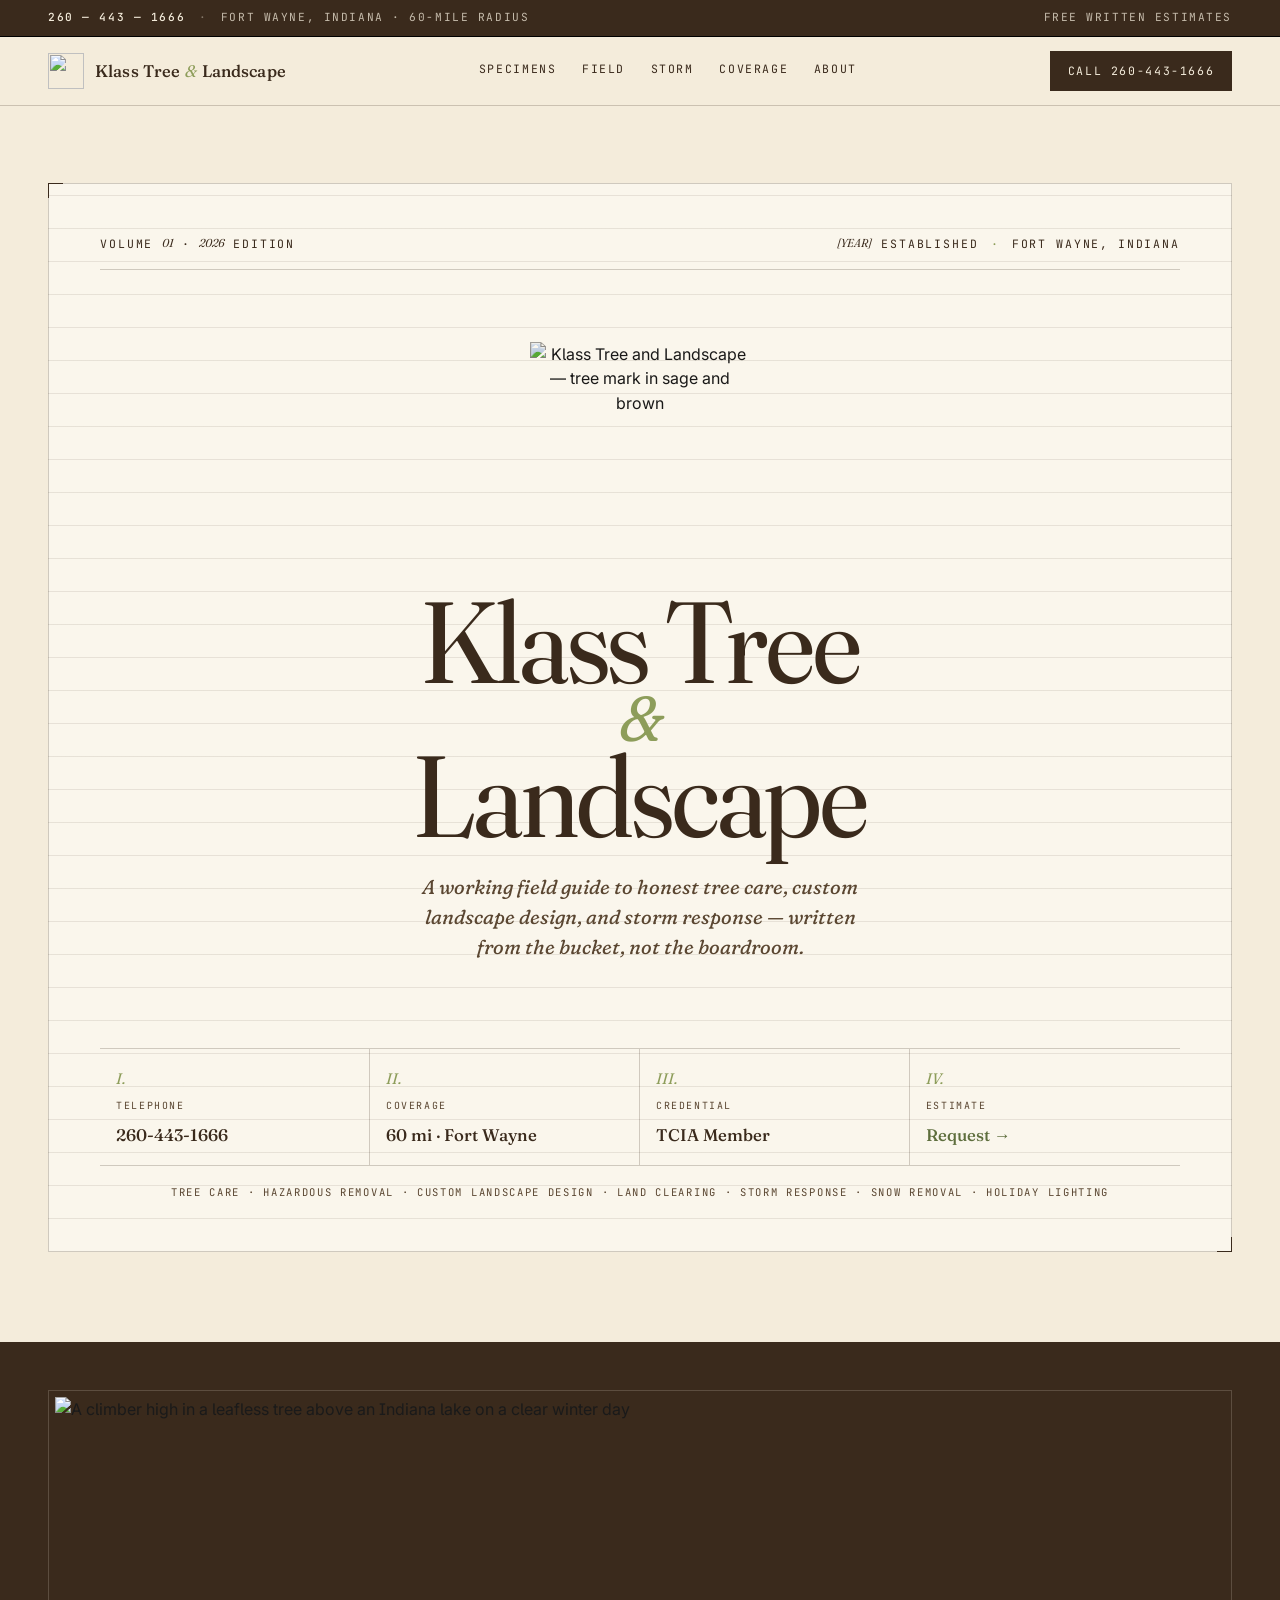
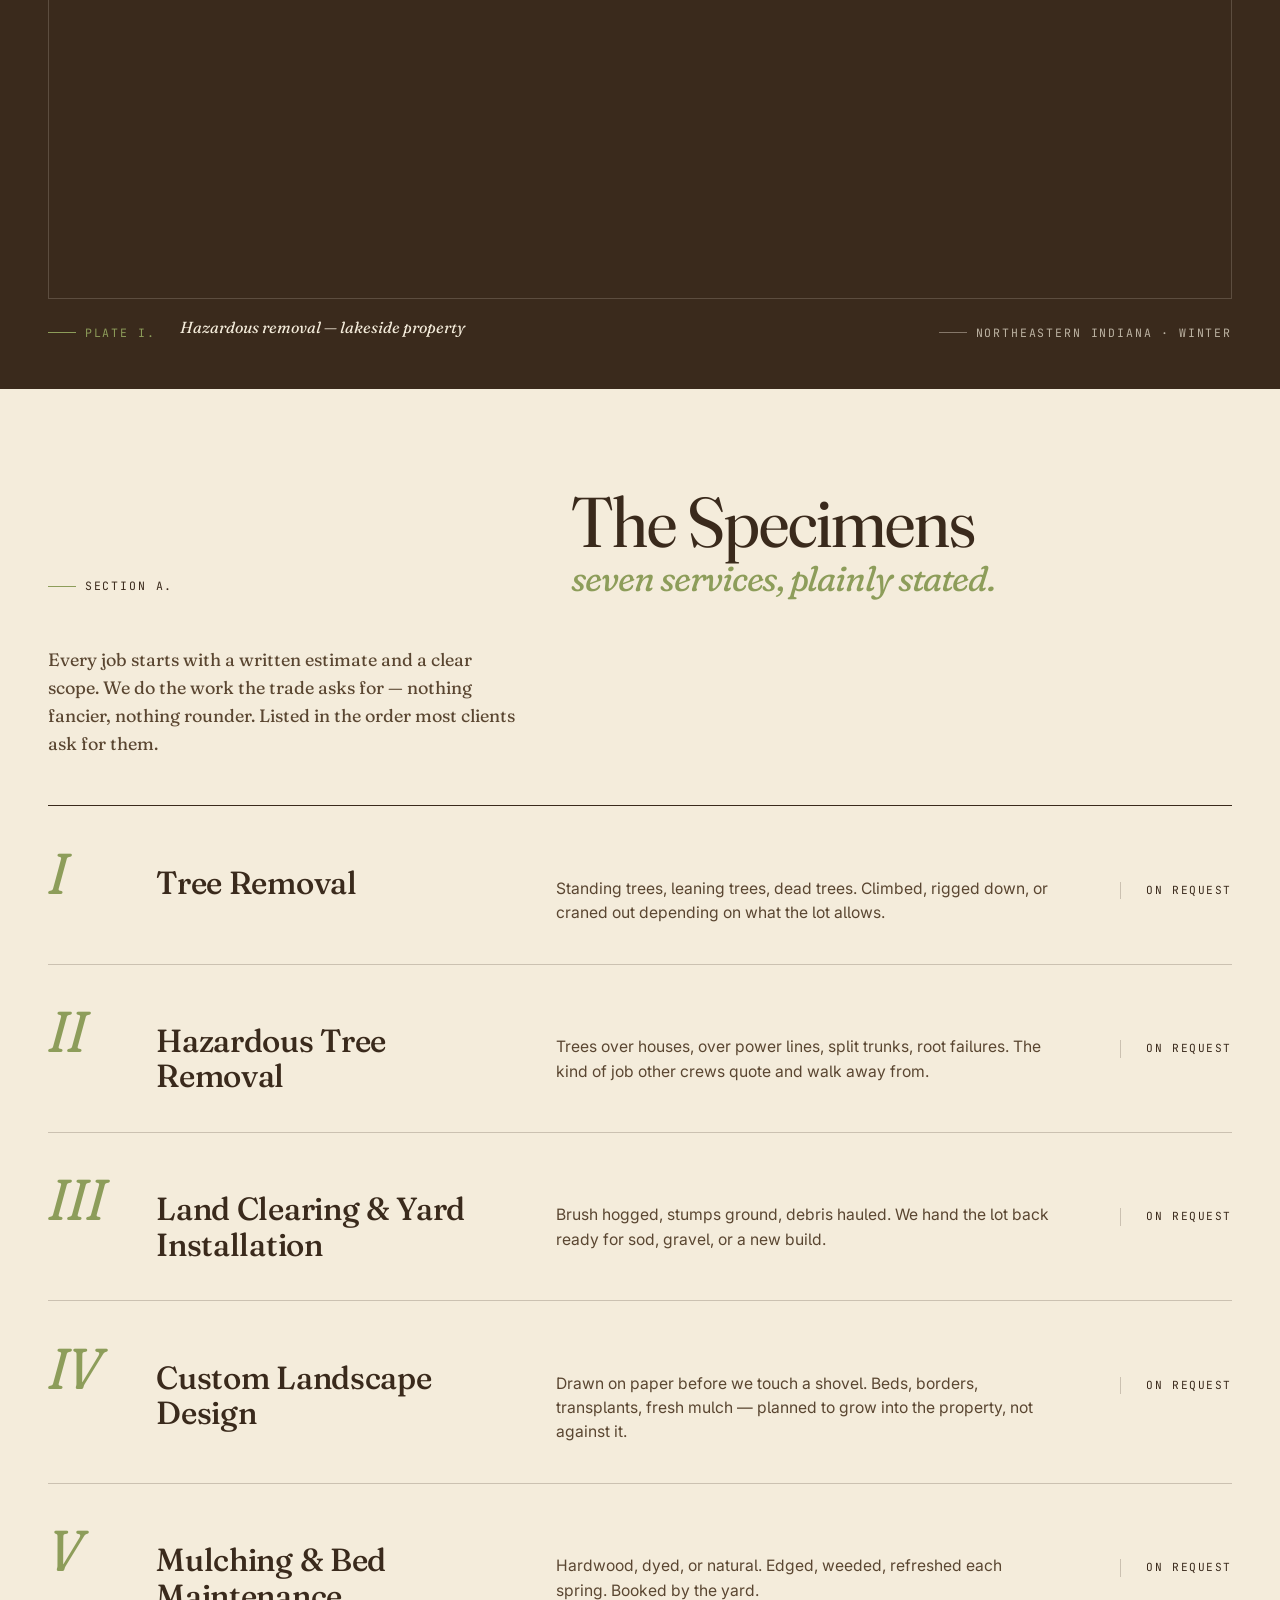
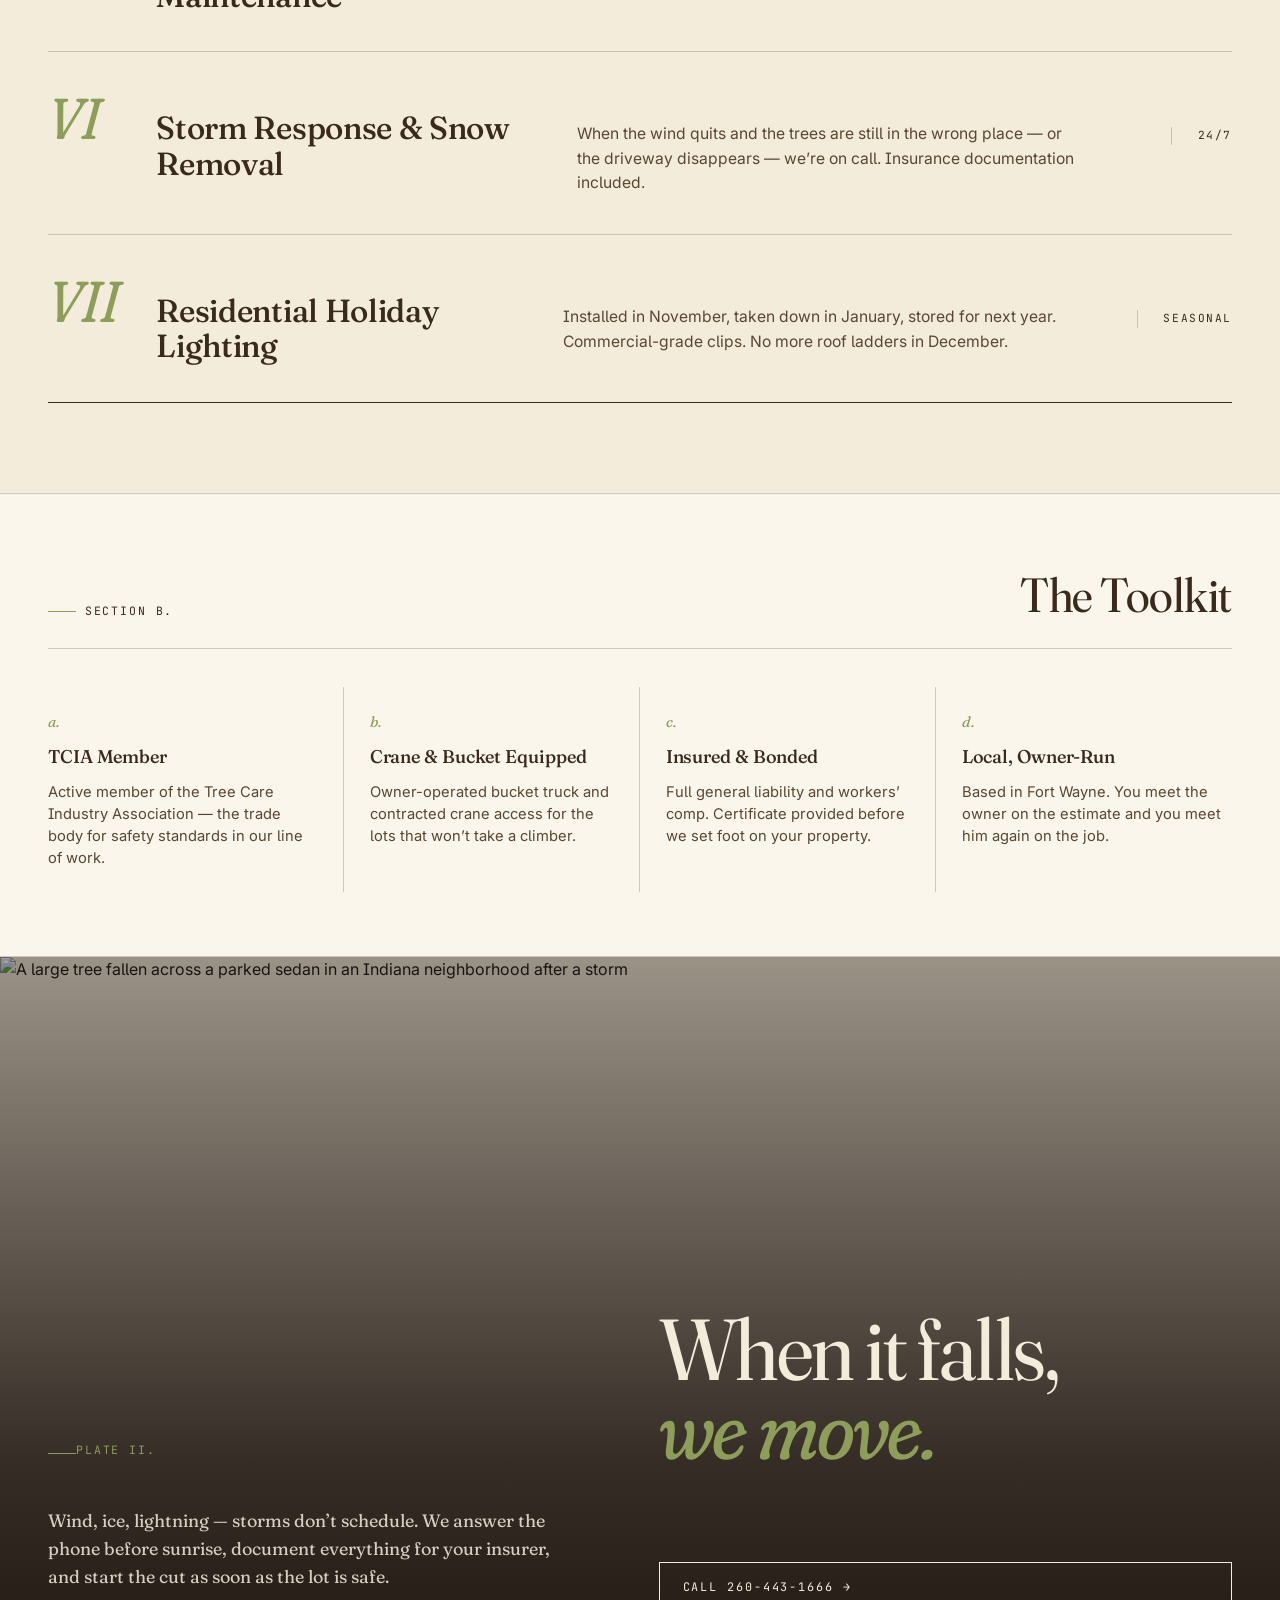
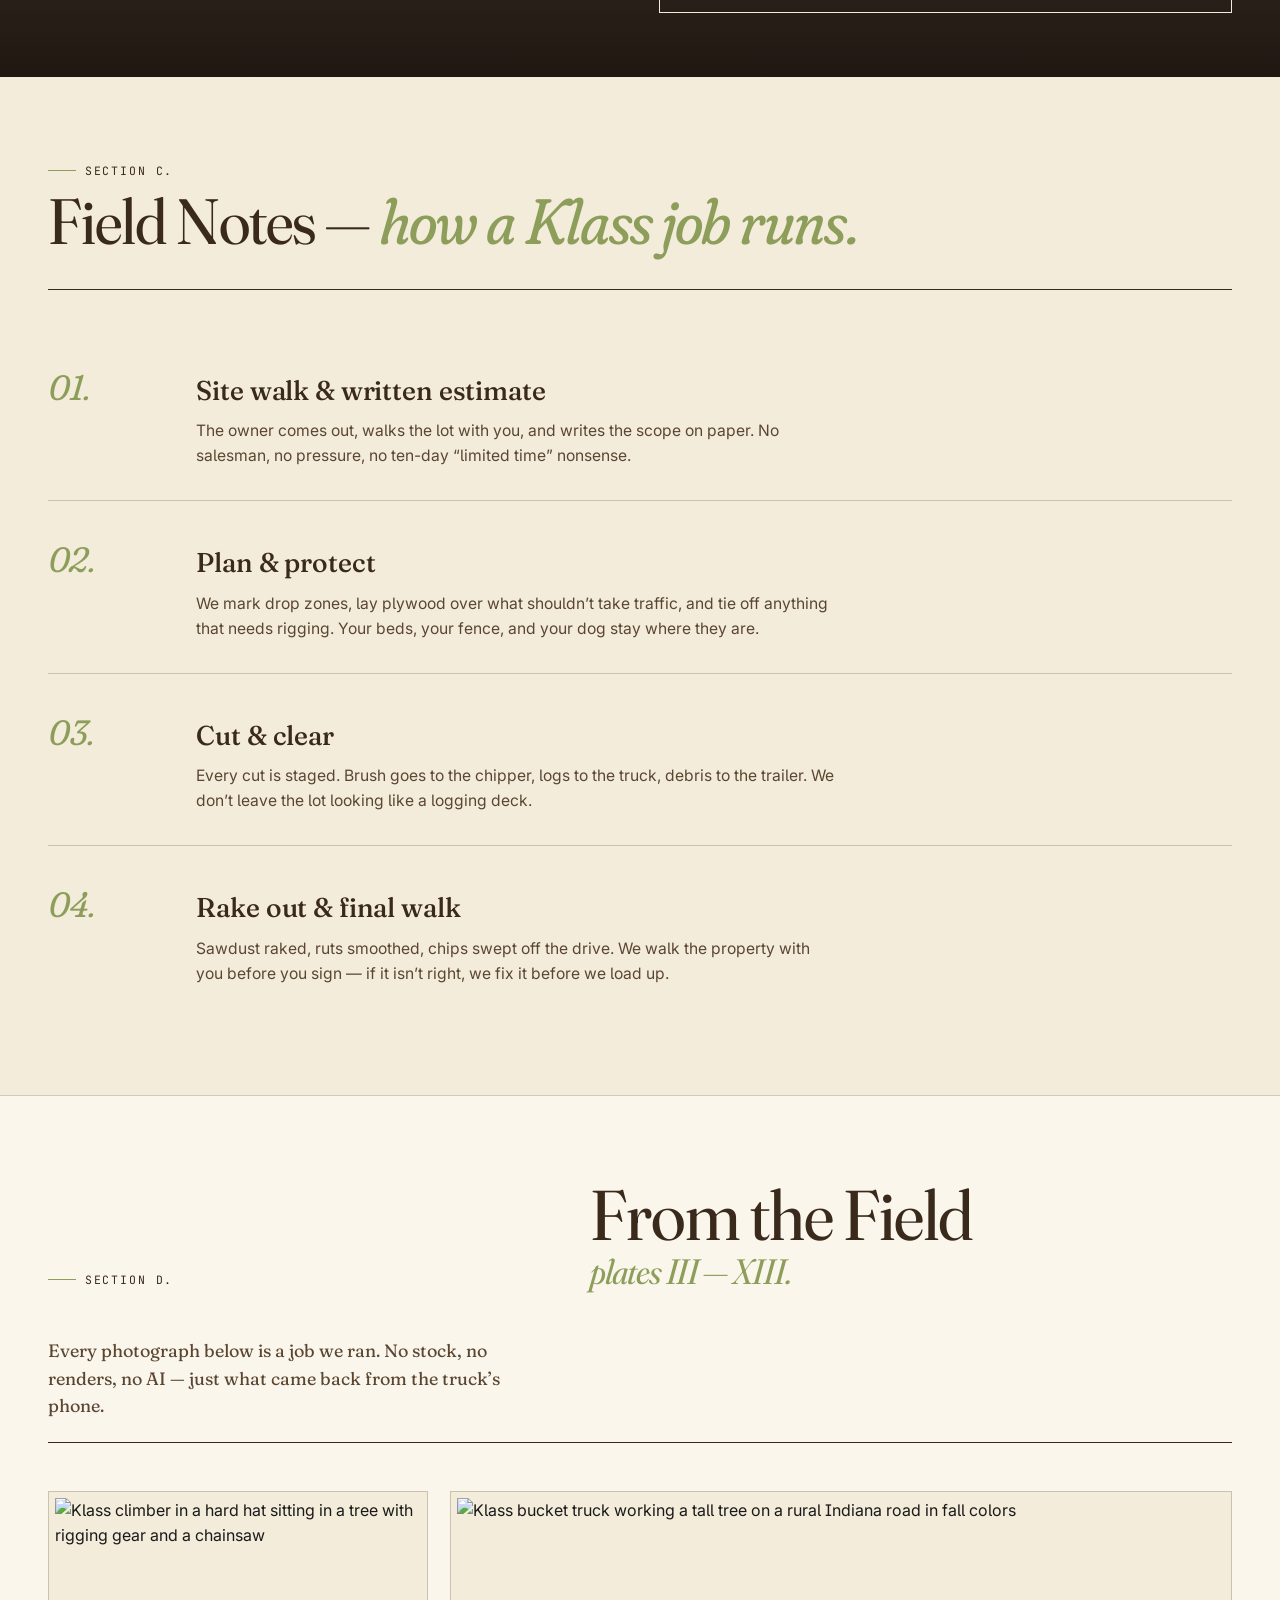
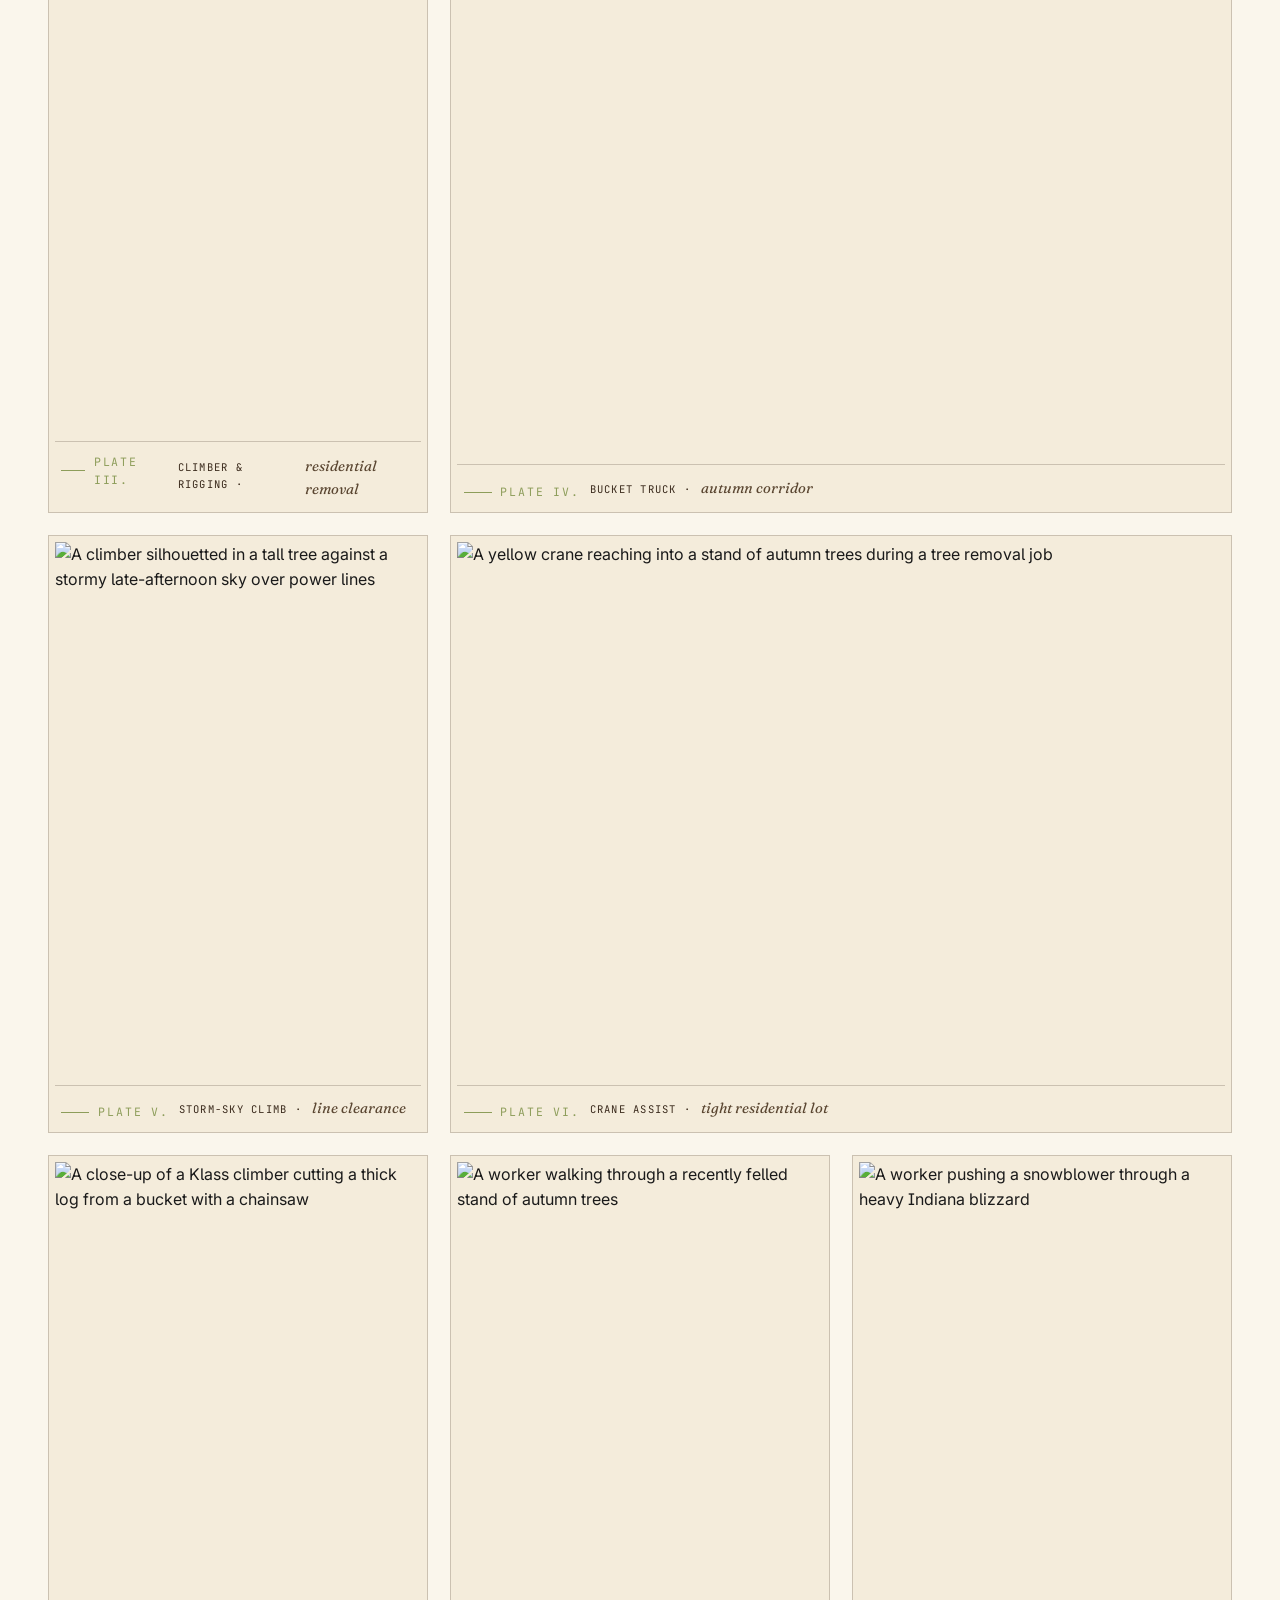
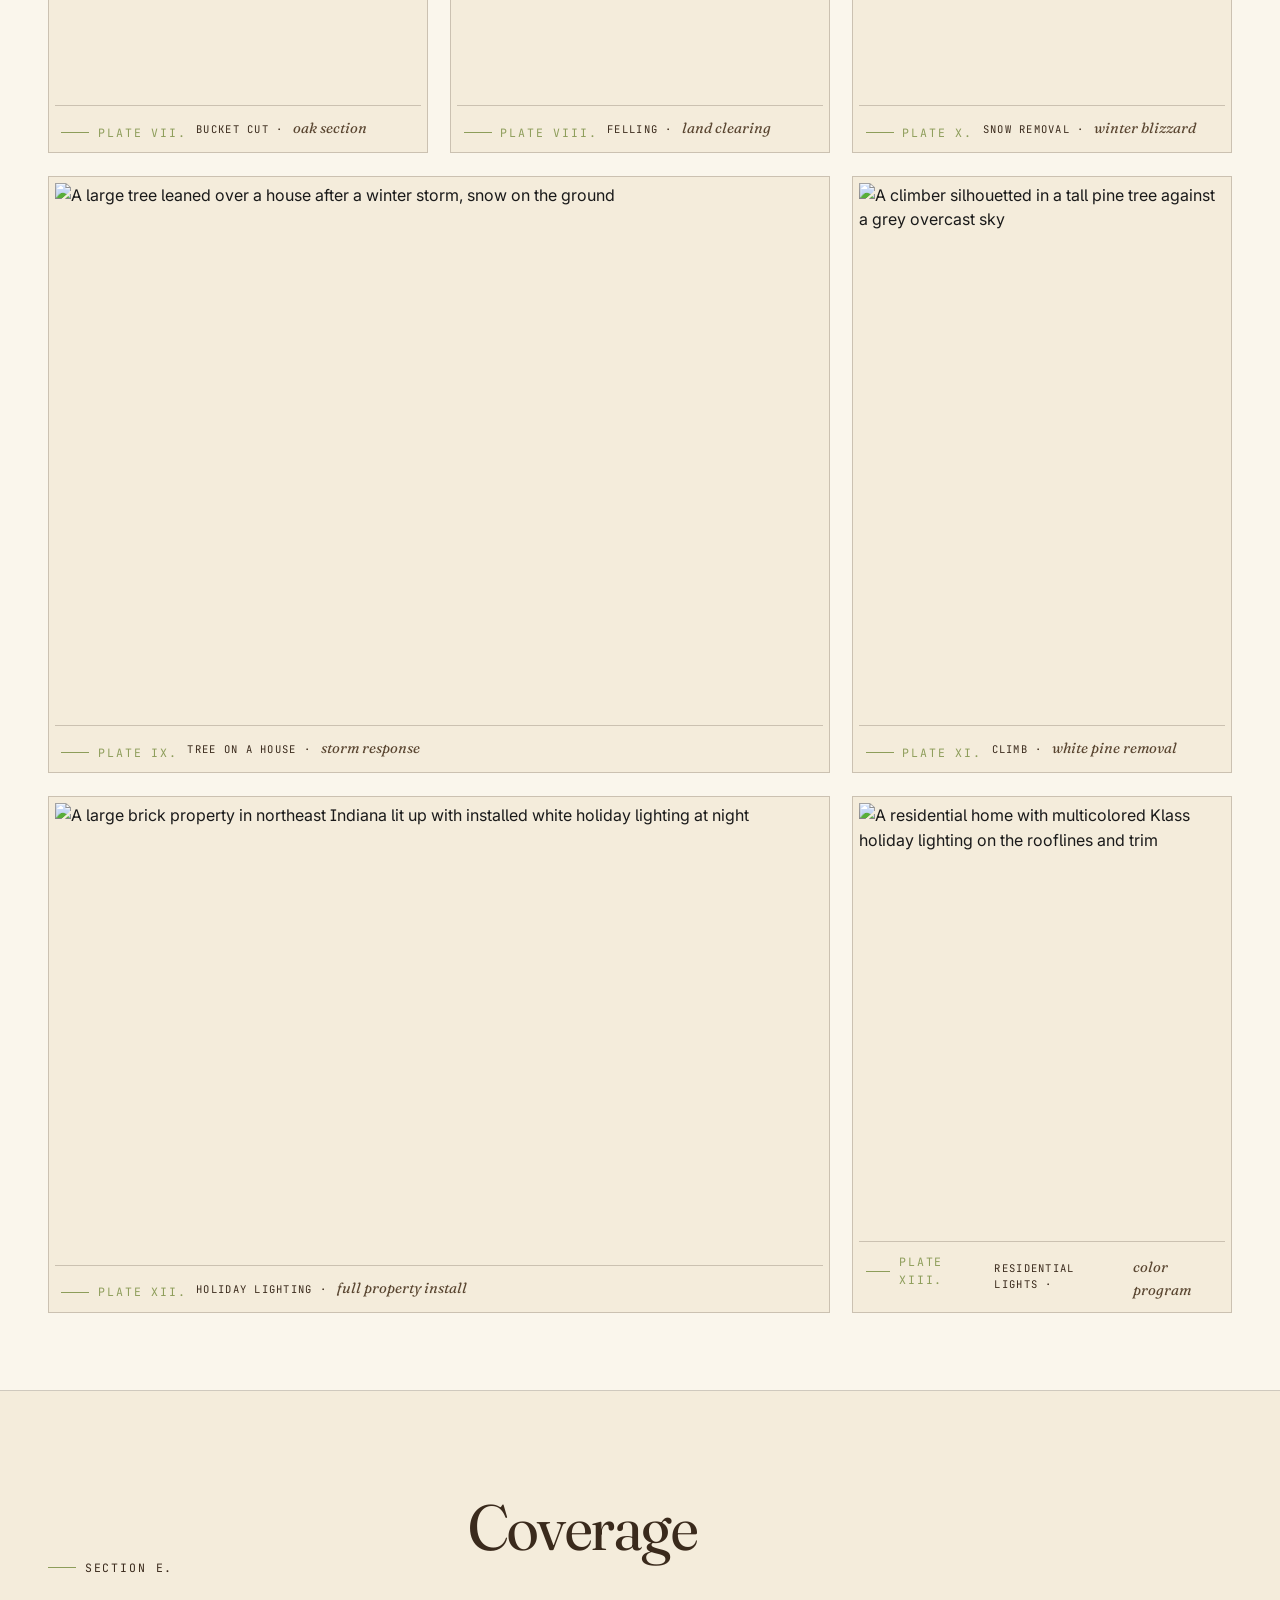
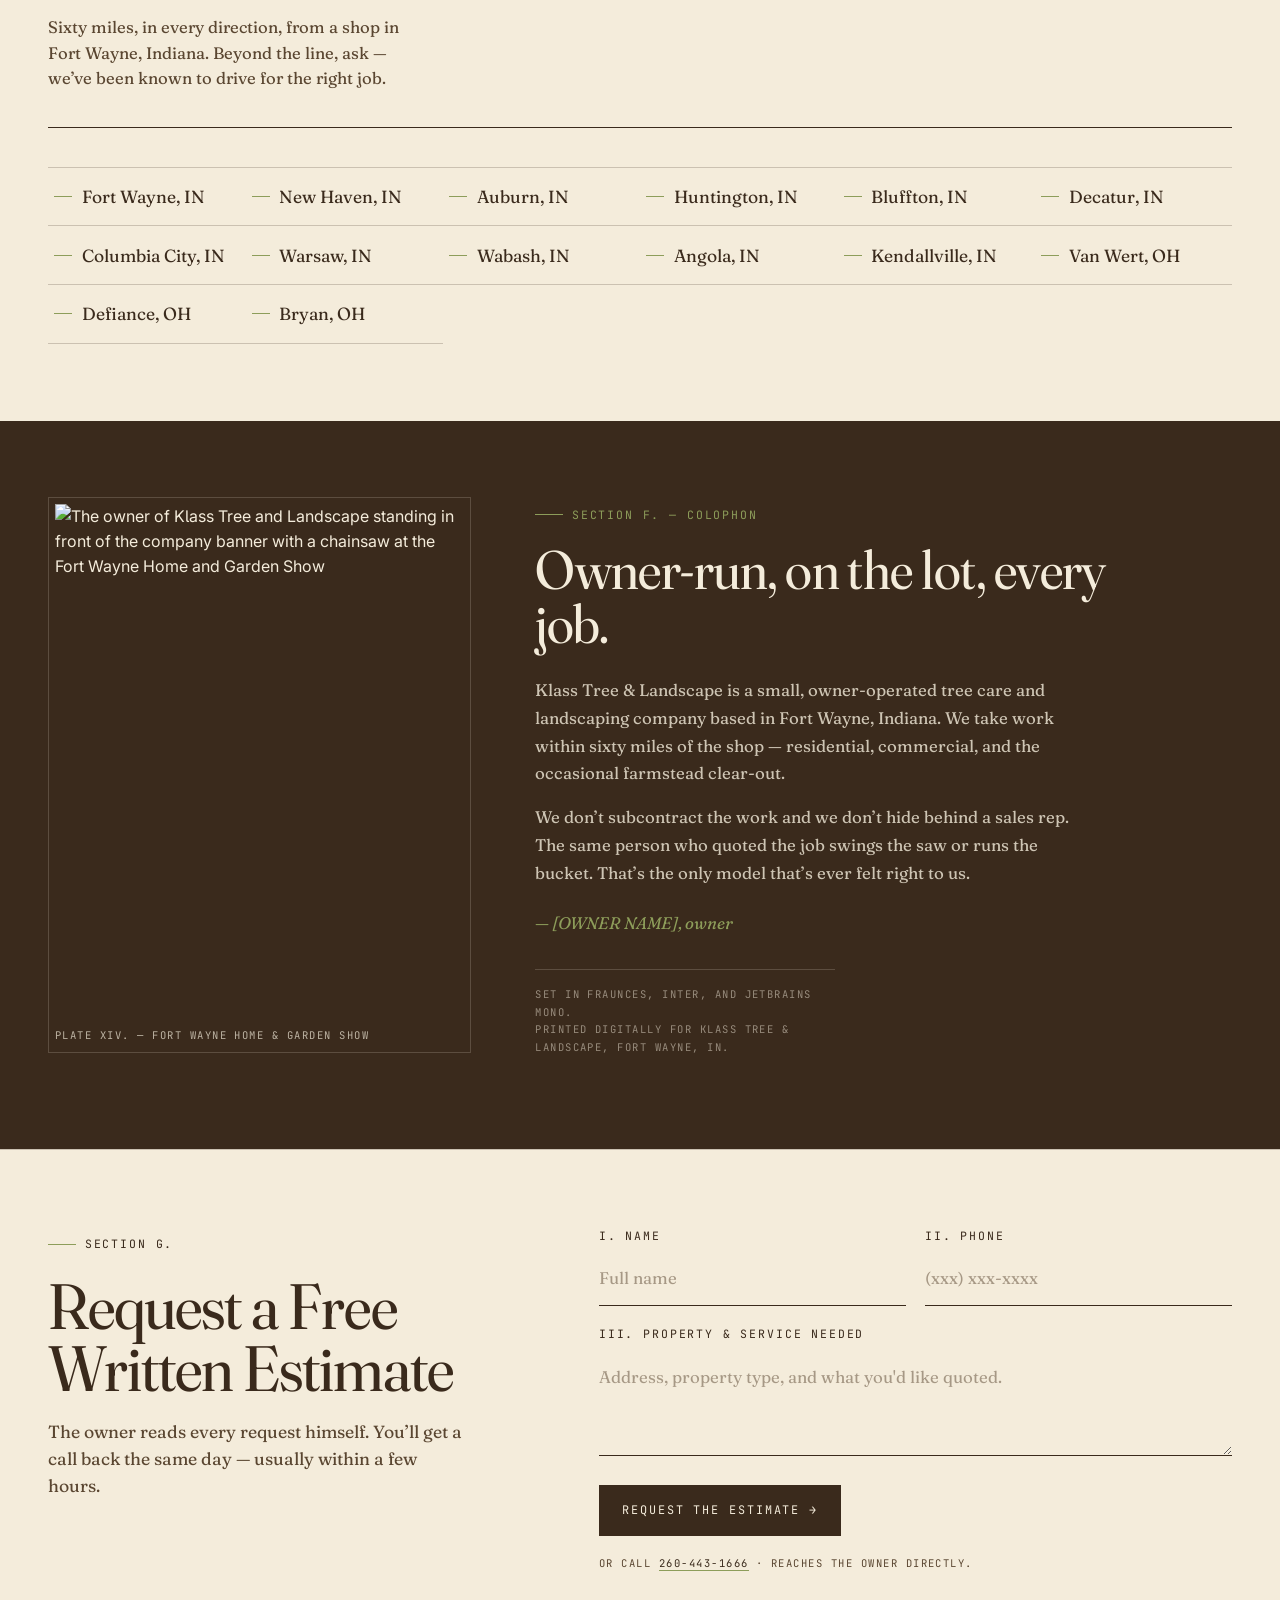
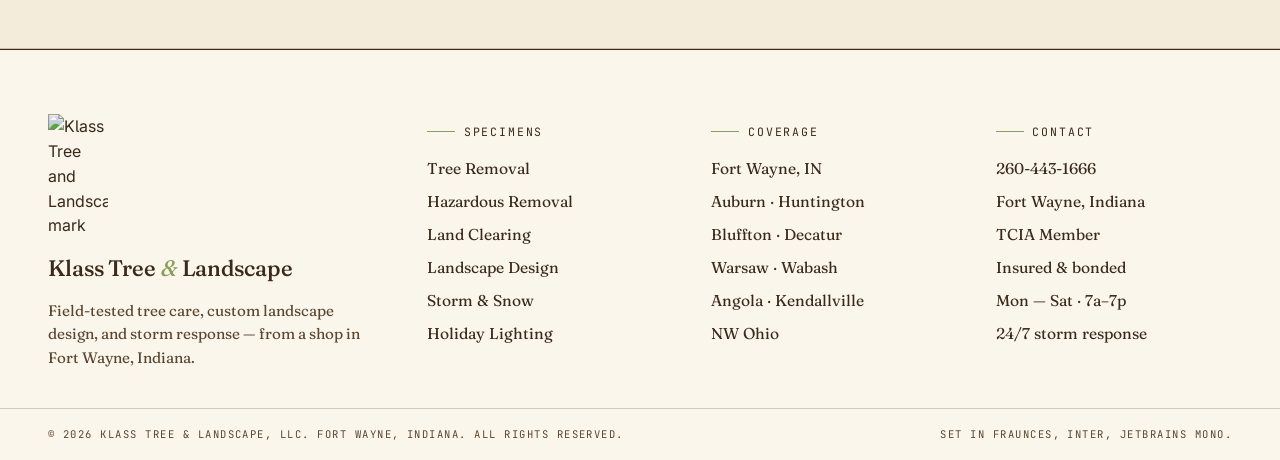
==== index.html @ 550dd34f "feat: build homepage in 'field guide / specimen catalog' archetype - Cover page with real Klass tree" ====
<!doctype html>
<html lang="en">
<head>
  <meta charset="utf-8">
  <meta name="viewport" content="width=device-width, initial-scale=1">
  <title>Klass Tree &amp; Landscape — Tree Care, Land Clearing, &amp; Landscaping in Fort Wayne, Indiana</title>
  <meta name="description" content="Klass Tree &amp; Landscape — TCIA-member tree care, hazardous removals, custom landscape design, land clearing, storm response, snow removal, and holiday lighting within 60 miles of Fort Wayne, Indiana.">
  <meta name="robots" content="index, follow">
  <meta name="theme-color" content="#3a2a1c">
  <link rel="canonical" href="https://klasstreeandlandscape.com/">

  <meta property="og:title" content="Klass Tree &amp; Landscape — Fort Wayne, Indiana">
  <meta property="og:description" content="Field-tested tree care, hazardous removals, custom landscape design, and storm response. Serving 60 miles around Fort Wayne, IN.">
  <meta property="og:type" content="website">
  <meta property="og:url" content="https://klasstreeandlandscape.com/">
  <meta property="og:locale" content="en_US">
  <meta property="og:image" content="https://klasstreeandlandscape.com/images/plate-01-climber-lakeside.webp">
  <meta name="twitter:card" content="summary_large_image">

  <link rel="icon" href="images/klass-tree-logo.webp" type="image/webp">

  <link rel="preconnect" href="https://fonts.googleapis.com">
  <link rel="preconnect" href="https://fonts.gstatic.com" crossorigin>
  <link rel="preload" as="style" href="https://fonts.googleapis.com/css2?family=Fraunces:opsz,wght,SOFT@9..144,300..800,30..100&family=Inter:wght@400;500;600&family=JetBrains+Mono:wght@400;500&display=swap">
  <link rel="stylesheet" href="https://fonts.googleapis.com/css2?family=Fraunces:opsz,wght,SOFT@9..144,300..800,30..100&family=Inter:wght@400;500;600&family=JetBrains+Mono:wght@400;500&display=swap">

  <link rel="stylesheet" href="css/styles.css">

  <script type="application/ld+json">
  {
    "@context": "https://schema.org",
    "@graph": [
      {
        "@type": "WebSite",
        "@id": "https://klasstreeandlandscape.com/#website",
        "url": "https://klasstreeandlandscape.com/",
        "name": "Klass Tree and Landscape"
      },
      {
        "@type": "LandscapingBusiness",
        "@id": "https://klasstreeandlandscape.com/#business",
        "name": "Klass Tree and Landscape",
        "url": "https://klasstreeandlandscape.com/",
        "image": "https://klasstreeandlandscape.com/images/klass-tree-logo.webp",
        "logo": "https://klasstreeandlandscape.com/images/klass-tree-logo.webp",
        "telephone": "+12604431666",
        "address": {
          "@type": "PostalAddress",
          "addressLocality": "Fort Wayne",
          "addressRegion": "IN",
          "addressCountry": "US"
        },
        "areaServed": [
          { "@type": "City", "name": "Fort Wayne, IN" },
          { "@type": "City", "name": "New Haven, IN" },
          { "@type": "City", "name": "Auburn, IN" },
          { "@type": "City", "name": "Huntington, IN" },
          { "@type": "City", "name": "Bluffton, IN" },
          { "@type": "City", "name": "Decatur, IN" },
          { "@type": "City", "name": "Columbia City, IN" },
          { "@type": "City", "name": "Warsaw, IN" },
          { "@type": "City", "name": "Wabash, IN" },
          { "@type": "City", "name": "Angola, IN" },
          { "@type": "City", "name": "Kendallville, IN" },
          { "@type": "City", "name": "Van Wert, OH" },
          { "@type": "City", "name": "Defiance, OH" },
          { "@type": "City", "name": "Bryan, OH" }
        ],
        "makesOffer": [
          { "@type": "Offer", "itemOffered": { "@type": "Service", "name": "Landscaping &amp; Mulching" } },
          { "@type": "Offer", "itemOffered": { "@type": "Service", "name": "Custom Hardscape Design" } },
          { "@type": "Offer", "itemOffered": { "@type": "Service", "name": "Yard Installation &amp; Land Clearing" } },
          { "@type": "Offer", "itemOffered": { "@type": "Service", "name": "Tree Removal" } },
          { "@type": "Offer", "itemOffered": { "@type": "Service", "name": "Hazardous Tree Removal" } },
          { "@type": "Offer", "itemOffered": { "@type": "Service", "name": "Storm Response &amp; Snow Removal" } },
          { "@type": "Offer", "itemOffered": { "@type": "Service", "name": "Residential Holiday Lighting" } }
        ],
        "memberOf": {
          "@type": "Organization",
          "name": "Tree Care Industry Association (TCIA)"
        }
      }
    ]
  }
  </script>
</head>
<body>
  <a class="skip-link" href="#main">Skip to content</a>

  <!-- ============ TOP STRIP ============ -->
  <div class="strip" role="region" aria-label="Contact strip">
    <div class="strip__inner">
      <a href="tel:+12604431666" class="strip__phone">260 — 443 — 1666</a>
      <span class="strip__sep">·</span>
      <span class="strip__loc">Fort Wayne, Indiana · 60-mile radius</span>
      <span class="strip__sep strip__sep--mobile">·</span>
      <span class="strip__cta">Free written estimates</span>
    </div>
  </div>

  <!-- ============ HEADER ============ -->
  <header class="hdr" role="banner">
    <div class="hdr__inner">
      <a href="/" class="hdr__brand" aria-label="Klass Tree and Landscape — home">
        <img src="images/klass-tree-logo.webp" alt="" class="hdr__mark" width="36" height="36">
        <span class="hdr__name">Klass Tree <span class="amp">&amp;</span> Landscape</span>
      </a>
      <nav class="hdr__nav" aria-label="Primary">
        <a href="#specimens">Specimens</a>
        <a href="#field">Field</a>
        <a href="#storm">Storm</a>
        <a href="#coverage">Coverage</a>
        <a href="#colophon">About</a>
      </nav>
      <a href="tel:+12604431666" class="hdr__cta">Call <span>260-443-1666</span></a>
    </div>
  </header>

  <main id="main">

    <!-- ============ COVER PAGE ============ -->
    <section class="cover" aria-labelledby="cover-title">
      <div class="cover__frame">
        <div class="cover__top">
          <span class="meta">Volume <span class="num">01</span> · <span class="num">2026</span> Edition</span>
          <span class="meta meta--right">Fort Wayne, Indiana <span class="dot">·</span> Established <span class="num">[YEAR]</span></span>
        </div>

        <div class="cover__center">
          <img src="images/klass-tree-logo.webp" alt="Klass Tree and Landscape — tree mark in sage and brown" class="cover__mark" width="220" height="216">
          <h1 id="cover-title" class="cover__title">
            <span class="cover__title-line">Klass Tree</span>
            <span class="cover__title-amp">&amp;</span>
            <span class="cover__title-line">Landscape</span>
          </h1>
          <p class="cover__sub">A working field guide to honest tree&nbsp;care, custom landscape design, and storm&nbsp;response &mdash; written from the bucket, not the boardroom.</p>
        </div>

        <div class="cover__bottom">
          <div class="cover__cell">
            <span class="meta">I.</span>
            <span class="cover__cell-label">Telephone</span>
            <a href="tel:+12604431666" class="cover__cell-val">260-443-1666</a>
          </div>
          <div class="cover__cell">
            <span class="meta">II.</span>
            <span class="cover__cell-label">Coverage</span>
            <span class="cover__cell-val">60 mi · Fort Wayne</span>
          </div>
          <div class="cover__cell">
            <span class="meta">III.</span>
            <span class="cover__cell-label">Credential</span>
            <span class="cover__cell-val">TCIA Member</span>
          </div>
          <div class="cover__cell">
            <span class="meta">IV.</span>
            <span class="cover__cell-label">Estimate</span>
            <a href="#estimate" class="cover__cell-val cover__cell-val--link">Request &rarr;</a>
          </div>
        </div>

        <div class="cover__rule" aria-hidden="true"></div>
        <p class="cover__colophon">Tree care &middot; Hazardous removal &middot; Custom landscape design &middot; Land clearing &middot; Storm response &middot; Snow removal &middot; Holiday lighting</p>
      </div>
    </section>

    <!-- ============ PLATE I ============ -->
    <figure class="plate plate--feature">
      <div class="plate__img-wrap">
        <img src="images/plate-01-climber-lakeside.webp" alt="A climber high in a leafless tree above an Indiana lake on a clear winter day" class="plate__img">
      </div>
      <figcaption class="plate__cap">
        <span class="meta plate__num">Plate I.</span>
        <span class="plate__title">Hazardous removal &mdash; lakeside property</span>
        <span class="meta plate__loc">Northeastern Indiana &middot; Winter</span>
      </figcaption>
    </figure>

    <!-- ============ SPECIMENS ============ -->
    <section class="specimens" id="specimens" aria-labelledby="specimens-title">
      <header class="specimens__header">
        <span class="meta">Section A.</span>
        <h2 id="specimens-title" class="specimens__title">The Specimens<br><em>seven services, plainly stated.</em></h2>
        <p class="specimens__lede">Every job starts with a written estimate and a clear scope. We do the work the trade asks for &mdash; nothing fancier, nothing rounder. Listed in the order most clients ask for them.</p>
      </header>

      <ol class="specimens__list">
        <li class="specimen">
          <span class="specimen__num">I</span>
          <h3 class="specimen__name">Tree Removal</h3>
          <p class="specimen__desc">Standing trees, leaning trees, dead trees. Climbed, rigged down, or craned out depending on what the lot allows.</p>
          <span class="specimen__rate">On request</span>
        </li>
        <li class="specimen">
          <span class="specimen__num">II</span>
          <h3 class="specimen__name">Hazardous Tree Removal</h3>
          <p class="specimen__desc">Trees over houses, over power lines, split trunks, root failures. The kind of job other crews quote and walk away from.</p>
          <span class="specimen__rate">On request</span>
        </li>
        <li class="specimen">
          <span class="specimen__num">III</span>
          <h3 class="specimen__name">Land Clearing &amp; Yard Installation</h3>
          <p class="specimen__desc">Brush hogged, stumps ground, debris hauled. We hand the lot back ready for sod, gravel, or a new build.</p>
          <span class="specimen__rate">On request</span>
        </li>
        <li class="specimen">
          <span class="specimen__num">IV</span>
          <h3 class="specimen__name">Custom Landscape Design</h3>
          <p class="specimen__desc">Drawn on paper before we touch a shovel. Beds, borders, transplants, fresh mulch &mdash; planned to grow into the property, not against it.</p>
          <span class="specimen__rate">On request</span>
        </li>
        <li class="specimen">
          <span class="specimen__num">V</span>
          <h3 class="specimen__name">Mulching &amp; Bed Maintenance</h3>
          <p class="specimen__desc">Hardwood, dyed, or natural. Edged, weeded, refreshed each spring. Booked by the yard.</p>
          <span class="specimen__rate">On request</span>
        </li>
        <li class="specimen">
          <span class="specimen__num">VI</span>
          <h3 class="specimen__name">Storm Response &amp; Snow Removal</h3>
          <p class="specimen__desc">When the wind quits and the trees are still in the wrong place &mdash; or the driveway disappears &mdash; we&rsquo;re on call. Insurance documentation included.</p>
          <span class="specimen__rate">24/7</span>
        </li>
        <li class="specimen">
          <span class="specimen__num">VII</span>
          <h3 class="specimen__name">Residential Holiday Lighting</h3>
          <p class="specimen__desc">Installed in November, taken down in January, stored for next year. Commercial-grade clips. No more roof ladders in December.</p>
          <span class="specimen__rate">Seasonal</span>
        </li>
      </ol>
    </section>

    <!-- ============ TOOLKIT ============ -->
    <section class="toolkit" aria-labelledby="toolkit-title">
      <header class="toolkit__header">
        <span class="meta">Section B.</span>
        <h2 id="toolkit-title" class="toolkit__title">The Toolkit</h2>
      </header>
      <div class="toolkit__grid">
        <div class="tk">
          <span class="meta">a.</span>
          <h3 class="tk__name">TCIA Member</h3>
          <p class="tk__desc">Active member of the Tree Care Industry Association &mdash; the trade body for safety standards in our line of work.</p>
        </div>
        <div class="tk">
          <span class="meta">b.</span>
          <h3 class="tk__name">Crane &amp; Bucket Equipped</h3>
          <p class="tk__desc">Owner-operated bucket truck and contracted crane access for the lots that won&rsquo;t take a climber.</p>
        </div>
        <div class="tk">
          <span class="meta">c.</span>
          <h3 class="tk__name">Insured &amp; Bonded</h3>
          <p class="tk__desc">Full general liability and workers&rsquo; comp. Certificate provided before we set foot on your property.</p>
        </div>
        <div class="tk">
          <span class="meta">d.</span>
          <h3 class="tk__name">Local, Owner-Run</h3>
          <p class="tk__desc">Based in Fort Wayne. You meet the owner on the estimate and you meet him again on the job.</p>
        </div>
      </div>
    </section>

    <!-- ============ STORM PLATE ============ -->
    <section class="storm" id="storm" aria-labelledby="storm-title">
      <img src="images/plate-09-storm-tree-on-car.webp" alt="A large tree fallen across a parked sedan in an Indiana neighborhood after a storm" class="storm__img">
      <div class="storm__overlay">
        <span class="meta storm__plate">Plate II.</span>
        <h2 id="storm-title" class="storm__title">When it falls,<br><em>we move.</em></h2>
        <p class="storm__lede">Wind, ice, lightning &mdash; storms don&rsquo;t schedule. We answer the phone before sunrise, document everything for your insurer, and start the cut as soon as the lot is safe.</p>
        <a href="tel:+12604431666" class="btn btn--ghost-cream">Call 260-443-1666 &rarr;</a>
      </div>
    </section>

    <!-- ============ FIELD NOTES (process) ============ -->
    <section class="notes" aria-labelledby="notes-title">
      <header class="notes__header">
        <span class="meta">Section C.</span>
        <h2 id="notes-title" class="notes__title">Field Notes &mdash; <em>how a Klass job runs.</em></h2>
      </header>

      <ol class="notes__list">
        <li class="note">
          <span class="note__num">01.</span>
          <div class="note__body">
            <h3 class="note__name">Site walk &amp; written estimate</h3>
            <p>The owner comes out, walks the lot with you, and writes the scope on paper. No salesman, no pressure, no ten-day &ldquo;limited time&rdquo; nonsense.</p>
          </div>
        </li>
        <li class="note">
          <span class="note__num">02.</span>
          <div class="note__body">
            <h3 class="note__name">Plan &amp; protect</h3>
            <p>We mark drop zones, lay plywood over what shouldn&rsquo;t take traffic, and tie off anything that needs rigging. Your beds, your fence, and your dog stay where they are.</p>
          </div>
        </li>
        <li class="note">
          <span class="note__num">03.</span>
          <div class="note__body">
            <h3 class="note__name">Cut &amp; clear</h3>
            <p>Every cut is staged. Brush goes to the chipper, logs to the truck, debris to the trailer. We don&rsquo;t leave the lot looking like a logging deck.</p>
          </div>
        </li>
        <li class="note">
          <span class="note__num">04.</span>
          <div class="note__body">
            <h3 class="note__name">Rake out &amp; final walk</h3>
            <p>Sawdust raked, ruts smoothed, chips swept off the drive. We walk the property with you before you sign &mdash; if it isn&rsquo;t right, we fix it before we load up.</p>
          </div>
        </li>
      </ol>
    </section>

    <!-- ============ FROM THE FIELD GALLERY ============ -->
    <section class="field" id="field" aria-labelledby="field-title">
      <header class="field__header">
        <span class="meta">Section D.</span>
        <h2 id="field-title" class="field__title">From the Field <br><em>plates III &mdash; XIII.</em></h2>
        <p class="field__lede">Every photograph below is a job we ran. No stock, no renders, no AI &mdash; just what came back from the truck&rsquo;s phone.</p>
      </header>

      <div class="field__mosaic">
        <figure class="mfig mfig--tall">
          <img src="images/plate-02-climber-rigging.webp" alt="Klass climber in a hard hat sitting in a tree with rigging gear and a chainsaw" loading="lazy">
          <figcaption><span class="meta">Plate III.</span> Climber &amp; rigging &middot; <em>residential removal</em></figcaption>
        </figure>
        <figure class="mfig mfig--wide">
          <img src="images/plate-07-bucket-truck-autumn.webp" alt="Klass bucket truck working a tall tree on a rural Indiana road in fall colors" loading="lazy">
          <figcaption><span class="meta">Plate IV.</span> Bucket truck &middot; <em>autumn corridor</em></figcaption>
        </figure>
        <figure class="mfig mfig--tall">
          <img src="images/plate-04-silhouette-storm-sky.webp" alt="A climber silhouetted in a tall tree against a stormy late-afternoon sky over power lines" loading="lazy">
          <figcaption><span class="meta">Plate V.</span> Storm-sky climb &middot; <em>line clearance</em></figcaption>
        </figure>
        <figure class="mfig mfig--wide">
          <img src="images/plate-06-crane-removal-autumn.webp" alt="A yellow crane reaching into a stand of autumn trees during a tree removal job" loading="lazy">
          <figcaption><span class="meta">Plate VI.</span> Crane assist &middot; <em>tight residential lot</em></figcaption>
        </figure>
        <figure class="mfig mfig--tall">
          <img src="images/plate-05-bucket-cut-closeup.webp" alt="A close-up of a Klass climber cutting a thick log from a bucket with a chainsaw" loading="lazy">
          <figcaption><span class="meta">Plate VII.</span> Bucket cut &middot; <em>oak section</em></figcaption>
        </figure>
        <figure class="mfig mfig--square">
          <img src="images/plate-08-felling-autumn.webp" alt="A worker walking through a recently felled stand of autumn trees" loading="lazy">
          <figcaption><span class="meta">Plate VIII.</span> Felling &middot; <em>land clearing</em></figcaption>
        </figure>
        <figure class="mfig mfig--wide">
          <img src="images/plate-10-storm-tree-on-house.webp" alt="A large tree leaned over a house after a winter storm, snow on the ground" loading="lazy">
          <figcaption><span class="meta">Plate IX.</span> Tree on a house &middot; <em>storm response</em></figcaption>
        </figure>
        <figure class="mfig mfig--square">
          <img src="images/plate-11-snow-removal.webp" alt="A worker pushing a snowblower through a heavy Indiana blizzard" loading="lazy">
          <figcaption><span class="meta">Plate X.</span> Snow removal &middot; <em>winter blizzard</em></figcaption>
        </figure>
        <figure class="mfig mfig--tall">
          <img src="images/plate-03-silhouette-pines.webp" alt="A climber silhouetted in a tall pine tree against a grey overcast sky" loading="lazy">
          <figcaption><span class="meta">Plate XI.</span> Climb &middot; <em>white pine removal</em></figcaption>
        </figure>
        <figure class="mfig mfig--wide">
          <img src="images/plate-13-holiday-lights-property.webp" alt="A large brick property in northeast Indiana lit up with installed white holiday lighting at night" loading="lazy">
          <figcaption><span class="meta">Plate XII.</span> Holiday lighting &middot; <em>full property install</em></figcaption>
        </figure>
        <figure class="mfig mfig--square">
          <img src="images/plate-12-holiday-lights-house.webp" alt="A residential home with multicolored Klass holiday lighting on the rooflines and trim" loading="lazy">
          <figcaption><span class="meta">Plate XIII.</span> Residential lights &middot; <em>color program</em></figcaption>
        </figure>
      </div>
    </section>

    <!-- ============ COVERAGE ============ -->
    <section class="coverage" id="coverage" aria-labelledby="coverage-title">
      <header class="coverage__header">
        <span class="meta">Section E.</span>
        <h2 id="coverage-title" class="coverage__title">Coverage</h2>
        <p class="coverage__lede">Sixty miles, in every direction, from a shop in Fort Wayne, Indiana. Beyond the line, ask &mdash; we&rsquo;ve been known to drive for the right job.</p>
      </header>

      <ul class="coverage__list" role="list">
        <li>Fort Wayne, IN</li>
        <li>New Haven, IN</li>
        <li>Auburn, IN</li>
        <li>Huntington, IN</li>
        <li>Bluffton, IN</li>
        <li>Decatur, IN</li>
        <li>Columbia City, IN</li>
        <li>Warsaw, IN</li>
        <li>Wabash, IN</li>
        <li>Angola, IN</li>
        <li>Kendallville, IN</li>
        <li>Van Wert, OH</li>
        <li>Defiance, OH</li>
        <li>Bryan, OH</li>
      </ul>
    </section>

    <!-- ============ COLOPHON / ABOUT ============ -->
    <section class="colophon" id="colophon" aria-labelledby="colophon-title">
      <div class="colophon__inner">
        <figure class="colophon__portrait">
          <img src="images/owner-trade-show.webp" alt="The owner of Klass Tree and Landscape standing in front of the company banner with a chainsaw at the Fort Wayne Home and Garden Show">
          <figcaption class="meta">Plate XIV. &mdash; Fort Wayne Home &amp; Garden Show</figcaption>
        </figure>
        <div class="colophon__text">
          <span class="meta">Section F. &mdash; Colophon</span>
          <h2 id="colophon-title" class="colophon__title">Owner-run, on the lot, every job.</h2>
          <p>Klass Tree &amp; Landscape is a small, owner-operated tree care and landscaping company based in Fort Wayne, Indiana. We take work within sixty miles of the shop &mdash; residential, commercial, and the occasional farmstead clear-out.</p>
          <p>We don&rsquo;t subcontract the work and we don&rsquo;t hide behind a sales rep. The same person who quoted the job swings the saw or runs the bucket. That&rsquo;s the only model that&rsquo;s ever felt right to us.</p>
          <p class="colophon__sig">&mdash; <span>[OWNER NAME]</span>, owner</p>
          <p class="colophon__set">Set in Fraunces, Inter, and JetBrains Mono. <br>Printed digitally for Klass Tree &amp; Landscape, Fort Wayne, IN.</p>
        </div>
      </div>
    </section>

    <!-- ============ ESTIMATE STRIP ============ -->
    <section class="estimate" id="estimate" aria-labelledby="est-title">
      <div class="estimate__inner">
        <div class="estimate__left">
          <span class="meta">Section G.</span>
          <h2 id="est-title" class="estimate__title">Request a Free<br>Written Estimate</h2>
          <p>The owner reads every request himself. You&rsquo;ll get a call back the same day &mdash; usually within a few hours.</p>
        </div>
        <form class="estimate__form" onsubmit="event.preventDefault(); alert('Form is a placeholder for v1 — wire to a real backend (e.g. Resend) before launch.');">
          <label class="fld">
            <span class="meta">i. Name</span>
            <input type="text" name="name" required placeholder="Full name">
          </label>
          <label class="fld">
            <span class="meta">ii. Phone</span>
            <input type="tel" name="phone" required placeholder="(xxx) xxx-xxxx">
          </label>
          <label class="fld fld--full">
            <span class="meta">iii. Property &amp; service needed</span>
            <textarea name="msg" rows="3" placeholder="Address, property type, and what you'd like quoted."></textarea>
          </label>
          <button type="submit" class="btn btn--solid">Request the estimate &rarr;</button>
          <p class="fld__note">Or call <a href="tel:+12604431666">260-443-1666</a> &middot; reaches the owner directly.</p>
        </form>
      </div>
    </section>

  </main>

  <!-- ============ FOOTER ============ -->
  <footer class="ftr" role="contentinfo">
    <div class="ftr__inner">
      <div class="ftr__col ftr__col--brand">
        <img src="images/klass-tree-logo.webp" alt="Klass Tree and Landscape mark" class="ftr__mark" width="60" height="59">
        <p class="ftr__name">Klass Tree <span class="amp">&amp;</span> Landscape</p>
        <p class="ftr__tag">Field-tested tree care, custom landscape design, and storm response &mdash; from a shop in Fort Wayne, Indiana.</p>
      </div>
      <div class="ftr__col">
        <span class="meta">Specimens</span>
        <ul>
          <li><a href="#specimens">Tree Removal</a></li>
          <li><a href="#specimens">Hazardous Removal</a></li>
          <li><a href="#specimens">Land Clearing</a></li>
          <li><a href="#specimens">Landscape Design</a></li>
          <li><a href="#specimens">Storm &amp; Snow</a></li>
          <li><a href="#specimens">Holiday Lighting</a></li>
        </ul>
      </div>
      <div class="ftr__col">
        <span class="meta">Coverage</span>
        <ul>
          <li>Fort Wayne, IN</li>
          <li>Auburn &middot; Huntington</li>
          <li>Bluffton &middot; Decatur</li>
          <li>Warsaw &middot; Wabash</li>
          <li>Angola &middot; Kendallville</li>
          <li>NW Ohio</li>
        </ul>
      </div>
      <div class="ftr__col">
        <span class="meta">Contact</span>
        <ul>
          <li><a href="tel:+12604431666">260-443-1666</a></li>
          <li>Fort Wayne, Indiana</li>
          <li>TCIA Member</li>
          <li>Insured &amp; bonded</li>
          <li>Mon &mdash; Sat &middot; 7a&ndash;7p</li>
          <li>24/7 storm response</li>
        </ul>
      </div>
    </div>
    <div class="ftr__legal">
      <span>&copy; <span id="yr">2026</span> Klass Tree &amp; Landscape, LLC. Fort Wayne, Indiana. All rights reserved.</span>
      <span>Set in Fraunces, Inter, JetBrains Mono.</span>
    </div>
  </footer>

  <!-- ============ MOBILE STICKY BAR ============ -->
  <div class="msb" id="msb" aria-hidden="true">
    <a href="tel:+12604431666" class="msb__btn msb__btn--call">Call 260-443-1666</a>
    <a href="#estimate" class="msb__btn msb__btn--est">Free Estimate &rarr;</a>
  </div>

  <script src="js/main.js" defer></script>
</body>
</html>
---- css/styles.css ----
/* =====================================================================
   KLASS TREE & LANDSCAPE — styles.css
   Archetype: field guide / specimen catalog
   Display: Fraunces · Body: Inter · Mono: JetBrains Mono
   ===================================================================== */

:root {
  /* color tokens — pulled from the real logo */
  --cream:    #f4ecdb;
  --paper:    #faf6ec;
  --bark:     #3a2a1c;
  --bark-mid: #5a4631;
  --sage:     #8d9d5a;
  --moss:     #5e6e3d;
  --ink:      #1a1a1a;
  --rule:     rgba(58, 42, 28, 0.22);
  --rule-soft:rgba(58, 42, 28, 0.10);

  /* type */
  --serif: "Fraunces", Georgia, "Times New Roman", serif;
  --sans:  "Inter", system-ui, -apple-system, Segoe UI, Roboto, sans-serif;
  --mono:  "JetBrains Mono", ui-monospace, "SF Mono", Menlo, Consolas, monospace;

  /* layout */
  --gut: clamp(1.25rem, 4vw, 3rem);
  --maxw: 1320px;
}

* { box-sizing: border-box; }

html {
  scroll-behavior: smooth;
  -webkit-text-size-adjust: 100%;
}

body {
  margin: 0;
  font-family: var(--sans);
  font-size: 16px;
  line-height: 1.55;
  color: var(--ink);
  background: var(--cream);
  font-feature-settings: "ss01", "ss02";
  -webkit-font-smoothing: antialiased;
  text-rendering: optimizeLegibility;
}

img { max-width: 100%; display: block; }
a { color: inherit; }
button { font: inherit; cursor: pointer; }

.skip-link {
  position: absolute; left: -9999px; top: 0;
  background: var(--bark); color: var(--cream); padding: 0.6rem 1rem;
  font-family: var(--mono); font-size: 0.72rem; letter-spacing: 0.16em; text-transform: uppercase;
  z-index: 100;
}
.skip-link:focus { left: 8px; top: 8px; }

:focus-visible {
  outline: 2px solid var(--bark);
  outline-offset: 3px;
}

/* shared mono eyebrow */
.meta {
  font-family: var(--mono);
  font-size: 0.72rem;
  letter-spacing: 0.16em;
  text-transform: uppercase;
  color: var(--bark);
  display: inline-flex;
  align-items: center;
  gap: 0.55rem;
}
.meta::before {
  content: "";
  display: inline-block;
  width: 28px; height: 1px;
  background: var(--sage);
}
.meta--right { flex-direction: row-reverse; }
.meta--right::before { background: var(--bark); }

.num {
  font-family: var(--serif);
  font-style: italic;
  font-variation-settings: "opsz" 96, "SOFT" 50;
  font-weight: 400;
  letter-spacing: 0;
  text-transform: none;
}

/* ============ TOP STRIP ============ */
.strip {
  background: var(--bark);
  color: var(--cream);
  border-bottom: 1px solid #000;
}
.strip__inner {
  max-width: var(--maxw);
  margin: 0 auto;
  padding: 0.55rem var(--gut);
  display: flex;
  align-items: center;
  gap: 0.85rem;
  font-family: var(--mono);
  font-size: 0.7rem;
  letter-spacing: 0.14em;
  text-transform: uppercase;
}
.strip__phone {
  color: var(--cream);
  text-decoration: none;
  font-weight: 500;
  border-bottom: 1px solid transparent;
  transition: border-color .2s;
}
.strip__phone:hover { border-color: var(--sage); }
.strip__loc { opacity: 0.75; }
.strip__sep { opacity: 0.4; }
.strip__cta { margin-left: auto; opacity: 0.75; }
.strip__sep--mobile { display: none; }
@media (max-width: 720px) {
  .strip__inner { font-size: 0.62rem; gap: 0.5rem; flex-wrap: wrap; }
  .strip__cta { display: none; }
}

/* ============ HEADER ============ */
.hdr {
  background: var(--cream);
  border-bottom: 1px solid var(--rule);
  position: sticky;
  top: 0;
  z-index: 50;
  backdrop-filter: blur(8px);
}
.hdr__inner {
  max-width: var(--maxw);
  margin: 0 auto;
  padding: 0.85rem var(--gut);
  display: grid;
  grid-template-columns: auto 1fr auto;
  align-items: center;
  gap: 1.5rem;
}
.hdr__brand {
  display: flex;
  align-items: center;
  gap: 0.7rem;
  text-decoration: none;
  color: var(--bark);
}
.hdr__mark { width: 36px; height: 36px; }
.hdr__name {
  font-family: var(--serif);
  font-variation-settings: "opsz" 36, "SOFT" 30;
  font-weight: 500;
  font-size: 1.05rem;
  letter-spacing: 0.005em;
  white-space: nowrap;
}
.hdr__name .amp {
  font-style: italic;
  color: var(--sage);
  font-weight: 400;
  padding: 0 0.05em;
}
.hdr__nav {
  display: flex;
  justify-content: center;
  gap: 1.6rem;
  font-family: var(--mono);
  font-size: 0.72rem;
  letter-spacing: 0.14em;
  text-transform: uppercase;
}
.hdr__nav a {
  text-decoration: none;
  color: var(--bark);
  padding-bottom: 3px;
  border-bottom: 1px solid transparent;
  transition: border-color .2s;
}
.hdr__nav a:hover { border-color: var(--sage); }
.hdr__cta {
  font-family: var(--mono);
  font-size: 0.72rem;
  letter-spacing: 0.14em;
  text-transform: uppercase;
  text-decoration: none;
  color: var(--cream);
  background: var(--bark);
  padding: 0.65rem 1.05rem;
  border: 1px solid var(--bark);
  transition: background .2s;
  white-space: nowrap;
}
.hdr__cta:hover { background: var(--moss); border-color: var(--moss); }
.hdr__cta span { display: inline; }
@media (max-width: 920px) {
  .hdr__nav { display: none; }
  .hdr__inner { grid-template-columns: 1fr auto; }
  .hdr__cta span { display: none; }
}

/* ============ COVER PAGE ============ */
.cover {
  padding: clamp(2.5rem, 6vw, 5rem) var(--gut) clamp(3rem, 7vw, 6rem);
  background: var(--cream);
}
.cover__frame {
  max-width: var(--maxw);
  margin: 0 auto;
  border: 1px solid var(--rule);
  padding: clamp(1.5rem, 4vw, 3.5rem);
  position: relative;
  background:
    repeating-linear-gradient(0deg, transparent 0, transparent 32px, var(--rule-soft) 32px, var(--rule-soft) 33px),
    var(--paper);
}
.cover__frame::before,
.cover__frame::after {
  content: "";
  position: absolute;
  width: 14px; height: 14px;
  border: 1px solid var(--bark);
}
.cover__frame::before { top: -1px; left: -1px; border-right: none; border-bottom: none; }
.cover__frame::after  { bottom: -1px; right: -1px; border-left: none; border-top: none; }

.cover__top {
  display: flex;
  justify-content: space-between;
  align-items: flex-start;
  gap: 1rem;
  padding-bottom: 1rem;
  border-bottom: 1px solid var(--rule);
  font-family: var(--mono);
  font-size: 0.7rem;
  text-transform: uppercase;
  letter-spacing: 0.14em;
}
.cover__top .meta::before { display: none; }
.cover__top .meta { padding: 0; }
.cover__top .dot { color: var(--sage); padding: 0 0.3em; }

.cover__center {
  text-align: center;
  padding: clamp(2rem, 6vw, 4.5rem) 0 clamp(1.5rem, 4vw, 3rem);
  display: flex;
  flex-direction: column;
  align-items: center;
  gap: clamp(1rem, 2vw, 1.5rem);
}
.cover__mark {
  width: clamp(120px, 18vw, 220px);
  height: auto;
  mix-blend-mode: multiply;
  margin-bottom: 0.5rem;
}
.cover__title {
  font-family: var(--serif);
  font-variation-settings: "opsz" 144, "SOFT" 30;
  font-weight: 400;
  font-size: clamp(2.6rem, 9vw, 7.5rem);
  line-height: 0.9;
  letter-spacing: -0.02em;
  color: var(--bark);
  margin: 0;
  display: flex;
  flex-direction: column;
  align-items: center;
}
.cover__title-line { display: block; }
.cover__title-amp {
  font-style: italic;
  color: var(--sage);
  font-size: 0.55em;
  font-variation-settings: "opsz" 96, "SOFT" 100;
  margin: -0.05em 0;
  font-weight: 400;
}
.cover__sub {
  font-family: var(--serif);
  font-style: italic;
  font-variation-settings: "opsz" 14, "SOFT" 100;
  font-size: clamp(1rem, 1.6vw, 1.25rem);
  color: var(--bark-mid);
  max-width: 36ch;
  line-height: 1.5;
  margin: 0;
}

.cover__bottom {
  display: grid;
  grid-template-columns: repeat(4, 1fr);
  border-top: 1px solid var(--rule);
  border-bottom: 1px solid var(--rule);
  margin-top: clamp(1.5rem, 3vw, 2.5rem);
}
.cover__cell {
  padding: 1.1rem 1rem;
  display: flex;
  flex-direction: column;
  gap: 0.5rem;
  border-right: 1px solid var(--rule);
}
.cover__cell:last-child { border-right: none; }
.cover__cell .meta::before { display: none; }
.cover__cell .meta { padding: 0; font-style: italic; font-family: var(--serif); font-size: 0.95rem; text-transform: none; letter-spacing: 0; color: var(--sage); }
.cover__cell-label {
  font-family: var(--mono);
  font-size: 0.62rem;
  letter-spacing: 0.16em;
  text-transform: uppercase;
  color: var(--bark-mid);
}
.cover__cell-val {
  font-family: var(--serif);
  font-size: 1.05rem;
  color: var(--bark);
  text-decoration: none;
  font-weight: 500;
}
.cover__cell-val--link { color: var(--moss); }
@media (max-width: 720px) {
  .cover__bottom { grid-template-columns: repeat(2, 1fr); }
  .cover__cell:nth-child(2) { border-right: none; }
  .cover__cell:nth-child(1), .cover__cell:nth-child(2) { border-bottom: 1px solid var(--rule); }
}

.cover__rule { display: none; }
.cover__colophon {
  margin: 1.1rem 0 0;
  text-align: center;
  font-family: var(--mono);
  font-size: 0.66rem;
  letter-spacing: 0.16em;
  text-transform: uppercase;
  color: var(--bark-mid);
}

/* ============ PLATE I (feature) ============ */
.plate--feature {
  margin: 0;
  background: var(--bark);
  padding: clamp(1.5rem, 4vw, 3rem) var(--gut);
}
.plate--feature .plate__img-wrap {
  max-width: var(--maxw);
  margin: 0 auto;
  border: 1px solid rgba(244,236,219,0.18);
  padding: 6px;
}
.plate--feature .plate__img {
  width: 100%;
  height: clamp(280px, 55vh, 620px);
  object-fit: cover;
  display: block;
}
.plate__cap {
  max-width: var(--maxw);
  margin: 1rem auto 0;
  display: grid;
  grid-template-columns: auto 1fr auto;
  gap: 1.5rem;
  align-items: baseline;
  color: var(--cream);
  font-family: var(--mono);
  font-size: 0.7rem;
  letter-spacing: 0.14em;
  text-transform: uppercase;
}
.plate__num { color: var(--sage); }
.plate__num::before { background: var(--sage); }
.plate__title {
  font-family: var(--serif);
  font-style: italic;
  font-size: 1rem;
  text-transform: none;
  letter-spacing: 0;
  color: var(--cream);
}
.plate__loc { color: rgba(244,236,219,0.7); }
.plate__loc::before { background: rgba(244,236,219,0.4); }
@media (max-width: 720px) {
  .plate__cap { grid-template-columns: 1fr; gap: 0.6rem; }
}

/* ============ SPECIMENS ============ */
.specimens {
  padding: clamp(3rem, 7vw, 6rem) var(--gut);
  max-width: var(--maxw);
  margin: 0 auto;
}
.specimens__header {
  display: grid;
  grid-template-columns: 1fr 1.4fr;
  gap: clamp(1.5rem, 4vw, 4rem);
  align-items: end;
  padding-bottom: clamp(2rem, 4vw, 3rem);
  border-bottom: 1px solid var(--bark);
}
.specimens__title {
  font-family: var(--serif);
  font-variation-settings: "opsz" 96, "SOFT" 30;
  font-weight: 400;
  font-size: clamp(2rem, 5.5vw, 4.5rem);
  line-height: 0.95;
  letter-spacing: -0.015em;
  color: var(--bark);
  margin: 0.6rem 0 0;
}
.specimens__title em {
  font-style: italic;
  font-size: 0.5em;
  color: var(--sage);
  font-variation-settings: "opsz" 24, "SOFT" 100;
  display: block;
  margin-top: 0.4rem;
}
.specimens__lede {
  font-family: var(--serif);
  font-size: clamp(1.05rem, 1.4vw, 1.2rem);
  line-height: 1.55;
  color: var(--bark-mid);
  font-variation-settings: "opsz" 14, "SOFT" 50;
  margin: 0;
}
@media (max-width: 820px) {
  .specimens__header { grid-template-columns: 1fr; gap: 1.2rem; }
}

.specimens__list {
  list-style: none;
  margin: 0;
  padding: 0;
}
.specimen {
  display: grid;
  grid-template-columns: 70px 1.1fr 1.6fr auto;
  align-items: baseline;
  gap: clamp(1rem, 3vw, 2.5rem);
  padding: clamp(1.6rem, 3vw, 2.4rem) 0;
  border-bottom: 1px solid var(--rule);
  position: relative;
  transition: background .25s;
}
.specimen:hover { background: var(--paper); }
.specimen:last-child { border-bottom: 1px solid var(--bark); }
.specimen__num {
  font-family: var(--serif);
  font-style: italic;
  font-variation-settings: "opsz" 144, "SOFT" 100;
  font-size: clamp(2.4rem, 5vw, 3.6rem);
  font-weight: 400;
  color: var(--sage);
  line-height: 1;
  letter-spacing: 0;
}
.specimen__name {
  font-family: var(--serif);
  font-variation-settings: "opsz" 48, "SOFT" 30;
  font-weight: 500;
  font-size: clamp(1.4rem, 2.5vw, 2.05rem);
  line-height: 1.1;
  letter-spacing: -0.01em;
  margin: 0;
  color: var(--bark);
}
.specimen__desc {
  font-family: var(--sans);
  font-size: 0.98rem;
  line-height: 1.55;
  color: var(--bark-mid);
  margin: 0;
  max-width: 50ch;
}
.specimen__rate {
  font-family: var(--mono);
  font-size: 0.7rem;
  letter-spacing: 0.14em;
  text-transform: uppercase;
  color: var(--bark);
  white-space: nowrap;
  text-align: right;
  border-left: 1px solid var(--rule);
  padding-left: clamp(1rem, 2vw, 1.8rem);
}
@media (max-width: 880px) {
  .specimen {
    grid-template-columns: 50px 1fr;
    grid-template-areas:
      "num name"
      "num desc"
      "num rate";
    gap: 0.4rem 1rem;
  }
  .specimen__num { grid-area: num; font-size: 2.4rem; }
  .specimen__name { grid-area: name; font-size: 1.5rem; }
  .specimen__desc { grid-area: desc; }
  .specimen__rate { grid-area: rate; border-left: none; padding-left: 0; text-align: left; margin-top: 0.4rem; }
}

/* ============ TOOLKIT ============ */
.toolkit {
  background: var(--paper);
  border-top: 1px solid var(--rule);
  border-bottom: 1px solid var(--rule);
  padding: clamp(2.5rem, 5vw, 4.5rem) var(--gut);
}
.toolkit__header {
  max-width: var(--maxw);
  margin: 0 auto clamp(1.5rem, 3vw, 2.5rem);
  display: flex;
  align-items: baseline;
  justify-content: space-between;
  gap: 2rem;
  flex-wrap: wrap;
  border-bottom: 1px solid var(--rule);
  padding-bottom: 1rem;
}
.toolkit__title {
  font-family: var(--serif);
  font-variation-settings: "opsz" 96, "SOFT" 30;
  font-weight: 400;
  font-size: clamp(1.8rem, 4vw, 3rem);
  margin: 0;
  letter-spacing: -0.01em;
  color: var(--bark);
}
.toolkit__grid {
  max-width: var(--maxw);
  margin: 0 auto;
  display: grid;
  grid-template-columns: repeat(4, 1fr);
  gap: 0;
}
.tk {
  padding: 1.4rem 1.6rem 1.4rem 0;
  border-right: 1px solid var(--rule);
  display: flex;
  flex-direction: column;
  gap: 0.6rem;
}
.tk:nth-child(4n) { border-right: none; padding-right: 0; }
.tk:nth-child(n+2) { padding-left: 1.6rem; }
.tk .meta {
  font-family: var(--serif);
  font-style: italic;
  font-size: 0.95rem;
  text-transform: none;
  letter-spacing: 0;
  color: var(--sage);
}
.tk .meta::before { display: none; }
.tk__name {
  font-family: var(--serif);
  font-variation-settings: "opsz" 36, "SOFT" 30;
  font-weight: 500;
  font-size: 1.15rem;
  margin: 0;
  color: var(--bark);
  letter-spacing: -0.005em;
}
.tk__desc {
  font-size: 0.92rem;
  line-height: 1.5;
  color: var(--bark-mid);
  margin: 0;
}
@media (max-width: 880px) {
  .toolkit__grid { grid-template-columns: 1fr 1fr; }
  .tk:nth-child(2n) { border-right: none; padding-right: 0; }
  .tk:nth-child(2n+1) { padding-left: 0; border-right: 1px solid var(--rule); padding-right: 1.2rem; }
  .tk:nth-child(n+2) { padding-left: 0; }
  .tk:nth-child(2n) { padding-left: 1.2rem; }
  .tk:nth-child(-n+2) { border-bottom: 1px solid var(--rule); padding-bottom: 1.4rem; margin-bottom: 1.4rem; }
}

/* ============ STORM ============ */
.storm {
  position: relative;
  min-height: clamp(420px, 80vh, 720px);
  display: grid;
  align-items: end;
  overflow: hidden;
}
.storm__img {
  position: absolute;
  inset: 0;
  width: 100%;
  height: 100%;
  object-fit: cover;
  z-index: 0;
}
.storm::before {
  content: "";
  position: absolute;
  inset: 0;
  background:
    linear-gradient(180deg, rgba(20,12,6,0.4) 0%, rgba(20,12,6,0.85) 70%, rgba(20,12,6,0.95) 100%);
  z-index: 1;
}
.storm__overlay {
  position: relative;
  z-index: 2;
  max-width: var(--maxw);
  width: 100%;
  margin: 0 auto;
  padding: clamp(2rem, 5vw, 4rem) var(--gut);
  color: var(--cream);
  display: grid;
  grid-template-columns: 1fr 1fr;
  gap: clamp(1.5rem, 3vw, 3rem);
  align-items: end;
}
.storm__plate {
  color: var(--sage);
  margin-bottom: 0.6rem;
  display: block;
}
.storm__plate::before { background: var(--sage); }
.storm__title {
  font-family: var(--serif);
  font-variation-settings: "opsz" 144, "SOFT" 30;
  font-weight: 400;
  font-size: clamp(2.4rem, 7vw, 5.4rem);
  line-height: 0.92;
  letter-spacing: -0.02em;
  margin: 0;
}
.storm__title em {
  font-style: italic;
  color: var(--sage);
  font-variation-settings: "opsz" 144, "SOFT" 100;
}
.storm__lede {
  font-family: var(--serif);
  font-size: clamp(1rem, 1.4vw, 1.18rem);
  line-height: 1.55;
  color: rgba(244,236,219,0.85);
  max-width: 42ch;
  margin: 0 0 1.4rem;
  font-variation-settings: "opsz" 14, "SOFT" 50;
}
@media (max-width: 820px) {
  .storm__overlay { grid-template-columns: 1fr; gap: 1.4rem; }
}

/* ============ BUTTONS ============ */
.btn {
  display: inline-block;
  font-family: var(--mono);
  font-size: 0.74rem;
  letter-spacing: 0.16em;
  text-transform: uppercase;
  padding: 0.95rem 1.4rem;
  text-decoration: none;
  border: 1px solid currentColor;
  transition: background .2s, color .2s;
}
.btn--ghost-cream {
  color: var(--cream);
  background: transparent;
}
.btn--ghost-cream:hover {
  background: var(--cream);
  color: var(--bark);
}
.btn--solid {
  background: var(--bark);
  color: var(--cream);
  border-color: var(--bark);
}
.btn--solid:hover {
  background: var(--moss);
  border-color: var(--moss);
}

/* ============ FIELD NOTES ============ */
.notes {
  padding: clamp(3rem, 6vw, 5.5rem) var(--gut);
  max-width: var(--maxw);
  margin: 0 auto;
}
.notes__header {
  border-bottom: 1px solid var(--bark);
  padding-bottom: clamp(1.5rem, 3vw, 2.5rem);
  margin-bottom: clamp(1.5rem, 3vw, 2.5rem);
}
.notes__title {
  font-family: var(--serif);
  font-variation-settings: "opsz" 96, "SOFT" 30;
  font-weight: 400;
  font-size: clamp(2rem, 5vw, 4rem);
  line-height: 0.96;
  margin: 0.6rem 0 0;
  letter-spacing: -0.015em;
  color: var(--bark);
}
.notes__title em {
  font-style: italic;
  color: var(--sage);
  font-variation-settings: "opsz" 96, "SOFT" 100;
}
.notes__list { list-style: none; padding: 0; margin: 0; }
.note {
  display: grid;
  grid-template-columns: 110px 1fr;
  gap: clamp(1rem, 3vw, 2.5rem);
  padding: clamp(1.4rem, 3vw, 2rem) 0;
  border-bottom: 1px solid var(--rule);
  align-items: baseline;
}
.note:last-child { border-bottom: none; }
.note__num {
  font-family: var(--serif);
  font-style: italic;
  font-variation-settings: "opsz" 144, "SOFT" 100;
  font-size: clamp(1.6rem, 3vw, 2.2rem);
  color: var(--sage);
  font-weight: 400;
}
.note__name {
  font-family: var(--serif);
  font-variation-settings: "opsz" 48, "SOFT" 30;
  font-weight: 500;
  font-size: clamp(1.25rem, 2.2vw, 1.7rem);
  margin: 0 0 0.45rem;
  color: var(--bark);
  letter-spacing: -0.005em;
}
.note__body p {
  margin: 0;
  font-size: 0.98rem;
  line-height: 1.6;
  color: var(--bark-mid);
  max-width: 64ch;
}
@media (max-width: 720px) {
  .note { grid-template-columns: 60px 1fr; gap: 0.8rem; }
}

/* ============ FROM THE FIELD MOSAIC ============ */
.field {
  padding: clamp(3rem, 6vw, 5.5rem) var(--gut);
  background: var(--paper);
  border-top: 1px solid var(--rule);
  border-bottom: 1px solid var(--rule);
}
.field__header {
  max-width: var(--maxw);
  margin: 0 auto clamp(2rem, 4vw, 3rem);
  display: grid;
  grid-template-columns: 1fr 1.3fr;
  gap: clamp(1.5rem, 4vw, 3rem);
  align-items: end;
  padding-bottom: 1.4rem;
  border-bottom: 1px solid var(--bark);
}
.field__title {
  font-family: var(--serif);
  font-variation-settings: "opsz" 96, "SOFT" 30;
  font-weight: 400;
  font-size: clamp(2rem, 5.5vw, 4.5rem);
  line-height: 0.95;
  letter-spacing: -0.015em;
  margin: 0.6rem 0 0;
  color: var(--bark);
}
.field__title em {
  font-style: italic;
  font-size: 0.5em;
  color: var(--sage);
  display: block;
  margin-top: 0.4rem;
}
.field__lede {
  font-family: var(--serif);
  font-size: clamp(1.05rem, 1.4vw, 1.18rem);
  line-height: 1.55;
  color: var(--bark-mid);
  margin: 0;
  font-variation-settings: "opsz" 14, "SOFT" 50;
}
@media (max-width: 820px) {
  .field__header { grid-template-columns: 1fr; gap: 1.2rem; }
}

.field__mosaic {
  max-width: var(--maxw);
  margin: 0 auto;
  display: grid;
  grid-template-columns: repeat(12, 1fr);
  grid-auto-flow: dense;
  gap: 1.4rem;
}
.mfig {
  margin: 0;
  display: flex;
  flex-direction: column;
  background: var(--cream);
  border: 1px solid var(--rule);
  padding: 6px;
}
.mfig img {
  width: 100%;
  height: 100%;
  object-fit: cover;
  display: block;
}
.mfig figcaption {
  font-family: var(--mono);
  font-size: 0.66rem;
  letter-spacing: 0.12em;
  text-transform: uppercase;
  color: var(--bark);
  padding: 0.7rem 0.4rem 0.3rem;
  display: flex;
  align-items: baseline;
  gap: 0.6rem;
  border-top: 1px solid var(--rule);
  margin-top: 6px;
}
.mfig figcaption em {
  font-family: var(--serif);
  font-style: italic;
  font-size: 0.92rem;
  text-transform: none;
  letter-spacing: 0;
  color: var(--bark-mid);
}
.mfig figcaption .meta { padding: 0; color: var(--sage); }
.mfig figcaption .meta::before { background: var(--sage); }

.mfig--tall   { grid-column: span 4; }
.mfig--tall img   { aspect-ratio: 3/4.4; }
.mfig--wide   { grid-column: span 8; }
.mfig--wide img   { aspect-ratio: 16/9.5; }
.mfig--square { grid-column: span 4; }
.mfig--square img { aspect-ratio: 1/1; }

@media (max-width: 980px) {
  .field__mosaic { grid-template-columns: repeat(6, 1fr); }
  .mfig--tall   { grid-column: span 3; }
  .mfig--wide   { grid-column: span 6; }
  .mfig--square { grid-column: span 3; }
}
@media (max-width: 600px) {
  .field__mosaic { grid-template-columns: 1fr; }
  .mfig--tall, .mfig--wide, .mfig--square { grid-column: span 1; }
  .mfig--tall img, .mfig--wide img, .mfig--square img { aspect-ratio: 4/3; }
}

/* ============ COVERAGE ============ */
.coverage {
  padding: clamp(3rem, 6vw, 5.5rem) var(--gut);
  max-width: var(--maxw);
  margin: 0 auto;
}
.coverage__header {
  border-bottom: 1px solid var(--bark);
  padding-bottom: clamp(1.5rem, 3vw, 2.2rem);
  margin-bottom: clamp(1.5rem, 3vw, 2.5rem);
  display: grid;
  grid-template-columns: 1fr 2fr;
  gap: clamp(1rem, 3vw, 2.5rem);
  align-items: end;
}
.coverage__title {
  font-family: var(--serif);
  font-variation-settings: "opsz" 96, "SOFT" 30;
  font-weight: 400;
  font-size: clamp(2rem, 5vw, 4rem);
  margin: 0.6rem 0 0;
  letter-spacing: -0.015em;
  color: var(--bark);
}
.coverage__lede {
  font-family: var(--serif);
  font-size: clamp(1rem, 1.3vw, 1.15rem);
  line-height: 1.55;
  color: var(--bark-mid);
  margin: 0;
  font-variation-settings: "opsz" 14, "SOFT" 50;
}
@media (max-width: 720px) { .coverage__header { grid-template-columns: 1fr; } }

.coverage__list {
  list-style: none;
  margin: 0;
  padding: 0;
  display: grid;
  grid-template-columns: repeat(auto-fill, minmax(180px, 1fr));
  gap: 0;
  border-top: 1px solid var(--rule);
}
.coverage__list li {
  padding: 0.95rem 0.4rem;
  border-bottom: 1px solid var(--rule);
  font-family: var(--serif);
  font-variation-settings: "opsz" 24, "SOFT" 30;
  font-size: 1.1rem;
  color: var(--bark);
  display: flex;
  align-items: center;
  gap: 0.6rem;
}
.coverage__list li::before {
  content: "";
  width: 18px; height: 1px;
  background: var(--sage);
}

/* ============ COLOPHON ============ */
.colophon {
  background: var(--bark);
  color: var(--cream);
  padding: clamp(3rem, 6vw, 6rem) var(--gut);
}
.colophon__inner {
  max-width: var(--maxw);
  margin: 0 auto;
  display: grid;
  grid-template-columns: 0.85fr 1.4fr;
  gap: clamp(2rem, 5vw, 4.5rem);
  align-items: start;
}
.colophon__portrait {
  margin: 0;
  border: 1px solid rgba(244,236,219,0.18);
  padding: 6px;
}
.colophon__portrait img {
  width: 100%;
  aspect-ratio: 4/5;
  object-fit: cover;
}
.colophon__portrait figcaption {
  margin-top: 0.7rem;
  color: rgba(244,236,219,0.7);
  padding: 0;
  font-family: var(--mono);
  font-size: 0.66rem;
  letter-spacing: 0.14em;
  text-transform: uppercase;
}
.colophon__portrait figcaption::before { display: none; }

.colophon__text .meta {
  color: var(--sage);
  margin-bottom: 1.2rem;
}
.colophon__text .meta::before { background: var(--sage); }
.colophon__title {
  font-family: var(--serif);
  font-variation-settings: "opsz" 96, "SOFT" 30;
  font-weight: 400;
  font-size: clamp(2rem, 4.5vw, 3.4rem);
  line-height: 1;
  letter-spacing: -0.01em;
  margin: 0 0 1.6rem;
  color: var(--cream);
  max-width: 18ch;
}
.colophon__text p {
  font-family: var(--serif);
  font-size: clamp(1.05rem, 1.3vw, 1.18rem);
  line-height: 1.65;
  color: rgba(244,236,219,0.8);
  margin: 0 0 1rem;
  font-variation-settings: "opsz" 14, "SOFT" 50;
  max-width: 50ch;
}
.colophon__sig {
  font-style: italic;
  color: var(--sage) !important;
  margin-top: 1.4rem !important;
}
.colophon__set {
  font-family: var(--mono) !important;
  font-size: 0.66rem !important;
  letter-spacing: 0.14em !important;
  text-transform: uppercase;
  color: rgba(244,236,219,0.5) !important;
  margin-top: 2rem !important;
  padding-top: 1rem;
  border-top: 1px solid rgba(244,236,219,0.18);
}
@media (max-width: 820px) {
  .colophon__inner { grid-template-columns: 1fr; gap: 1.8rem; }
  .colophon__portrait { max-width: 320px; }
}

/* ============ ESTIMATE ============ */
.estimate {
  padding: clamp(3rem, 6vw, 5.5rem) var(--gut);
  background: var(--cream);
  border-top: 1px solid var(--rule);
  border-bottom: 1px solid var(--rule);
}
.estimate__inner {
  max-width: var(--maxw);
  margin: 0 auto;
  display: grid;
  grid-template-columns: 1fr 1.3fr;
  gap: clamp(2rem, 5vw, 4rem);
  align-items: start;
}
.estimate__left .meta {
  margin-bottom: 1rem;
}
.estimate__title {
  font-family: var(--serif);
  font-variation-settings: "opsz" 96, "SOFT" 30;
  font-weight: 400;
  font-size: clamp(2rem, 5vw, 4rem);
  line-height: 0.96;
  margin: 0.4rem 0 1.2rem;
  letter-spacing: -0.015em;
  color: var(--bark);
}
.estimate__left p {
  font-family: var(--serif);
  font-size: 1.1rem;
  line-height: 1.55;
  color: var(--bark-mid);
  max-width: 38ch;
  margin: 0;
  font-variation-settings: "opsz" 14, "SOFT" 50;
}

.estimate__form {
  display: grid;
  grid-template-columns: 1fr 1fr;
  gap: 1.2rem;
}
.fld {
  display: flex;
  flex-direction: column;
  gap: 0.45rem;
}
.fld--full { grid-column: span 2; }
.fld .meta::before { display: none; }
.fld .meta { padding: 0; }
.fld input,
.fld textarea {
  font: inherit;
  font-family: var(--serif);
  font-size: 1.05rem;
  padding: 0.85rem 0;
  background: transparent;
  border: none;
  border-bottom: 1px solid var(--bark);
  color: var(--bark);
  border-radius: 0;
  resize: vertical;
}
.fld input::placeholder, .fld textarea::placeholder {
  color: var(--bark-mid);
  opacity: 0.5;
}
.fld input:focus, .fld textarea:focus {
  outline: none;
  border-bottom-color: var(--sage);
}
.estimate__form .btn {
  grid-column: span 2;
  justify-self: start;
  margin-top: 0.6rem;
}
.fld__note {
  grid-column: span 2;
  margin: 0;
  font-family: var(--mono);
  font-size: 0.66rem;
  letter-spacing: 0.14em;
  text-transform: uppercase;
  color: var(--bark-mid);
}
.fld__note a { color: var(--bark); border-bottom: 1px solid var(--sage); text-decoration: none; }
@media (max-width: 820px) {
  .estimate__inner { grid-template-columns: 1fr; }
  .estimate__form { grid-template-columns: 1fr; }
  .fld--full, .estimate__form .btn, .fld__note { grid-column: span 1; }
}

/* ============ FOOTER ============ */
.ftr {
  background: var(--paper);
  color: var(--bark);
  border-top: 1px solid var(--bark);
}
.ftr__inner {
  max-width: var(--maxw);
  margin: 0 auto;
  padding: clamp(2.5rem, 5vw, 4.5rem) var(--gut) clamp(1.5rem, 3vw, 2.5rem);
  display: grid;
  grid-template-columns: 1.4fr 1fr 1fr 1fr;
  gap: clamp(1.5rem, 4vw, 3rem);
}
.ftr__col--brand { display: flex; flex-direction: column; gap: 0.8rem; }
.ftr__mark { width: 60px; height: auto; mix-blend-mode: multiply; }
.ftr__name {
  font-family: var(--serif);
  font-variation-settings: "opsz" 36, "SOFT" 30;
  font-weight: 500;
  font-size: 1.4rem;
  margin: 0;
  letter-spacing: -0.005em;
}
.ftr__name .amp { font-style: italic; color: var(--sage); }
.ftr__tag {
  font-family: var(--serif);
  font-size: 0.95rem;
  line-height: 1.55;
  color: var(--bark-mid);
  font-variation-settings: "opsz" 14, "SOFT" 50;
  margin: 0;
  max-width: 32ch;
}
.ftr__col .meta {
  margin-bottom: 1rem;
}
.ftr__col ul {
  list-style: none;
  padding: 0;
  margin: 0;
  display: flex;
  flex-direction: column;
  gap: 0.55rem;
  font-family: var(--serif);
  font-size: 0.98rem;
  color: var(--bark);
  font-variation-settings: "opsz" 18, "SOFT" 30;
}
.ftr__col ul a {
  color: inherit;
  text-decoration: none;
  border-bottom: 1px solid transparent;
}
.ftr__col ul a:hover { border-bottom-color: var(--sage); }

.ftr__legal {
  border-top: 1px solid var(--rule);
  max-width: var(--maxw);
  margin: 0 auto;
  padding: 1.1rem var(--gut);
  display: flex;
  justify-content: space-between;
  gap: 1rem;
  flex-wrap: wrap;
  font-family: var(--mono);
  font-size: 0.66rem;
  letter-spacing: 0.14em;
  text-transform: uppercase;
  color: var(--bark-mid);
}
@media (max-width: 880px) {
  .ftr__inner { grid-template-columns: 1fr 1fr; gap: 2rem 1.4rem; }
  .ftr__col--brand { grid-column: span 2; }
}

/* ============ MOBILE STICKY BAR ============ */
.msb {
  position: fixed;
  left: 0; right: 0; bottom: 0;
  background: var(--cream);
  border-top: 1px solid var(--bark);
  display: none;
  grid-template-columns: 1fr 1fr;
  z-index: 60;
  transform: translateY(100%);
  transition: transform .35s ease;
}
.msb.is-visible { transform: translateY(0); }
.msb__btn {
  font-family: var(--mono);
  font-size: 0.7rem;
  letter-spacing: 0.14em;
  text-transform: uppercase;
  text-decoration: none;
  text-align: center;
  padding: 1rem 0.5rem;
  color: var(--bark);
  border-right: 1px solid var(--bark);
}
.msb__btn--est {
  background: var(--bark);
  color: var(--cream);
  border-right: none;
}
@media (max-width: 720px) {
  .msb { display: grid; }
  body { padding-bottom: 56px; }
}
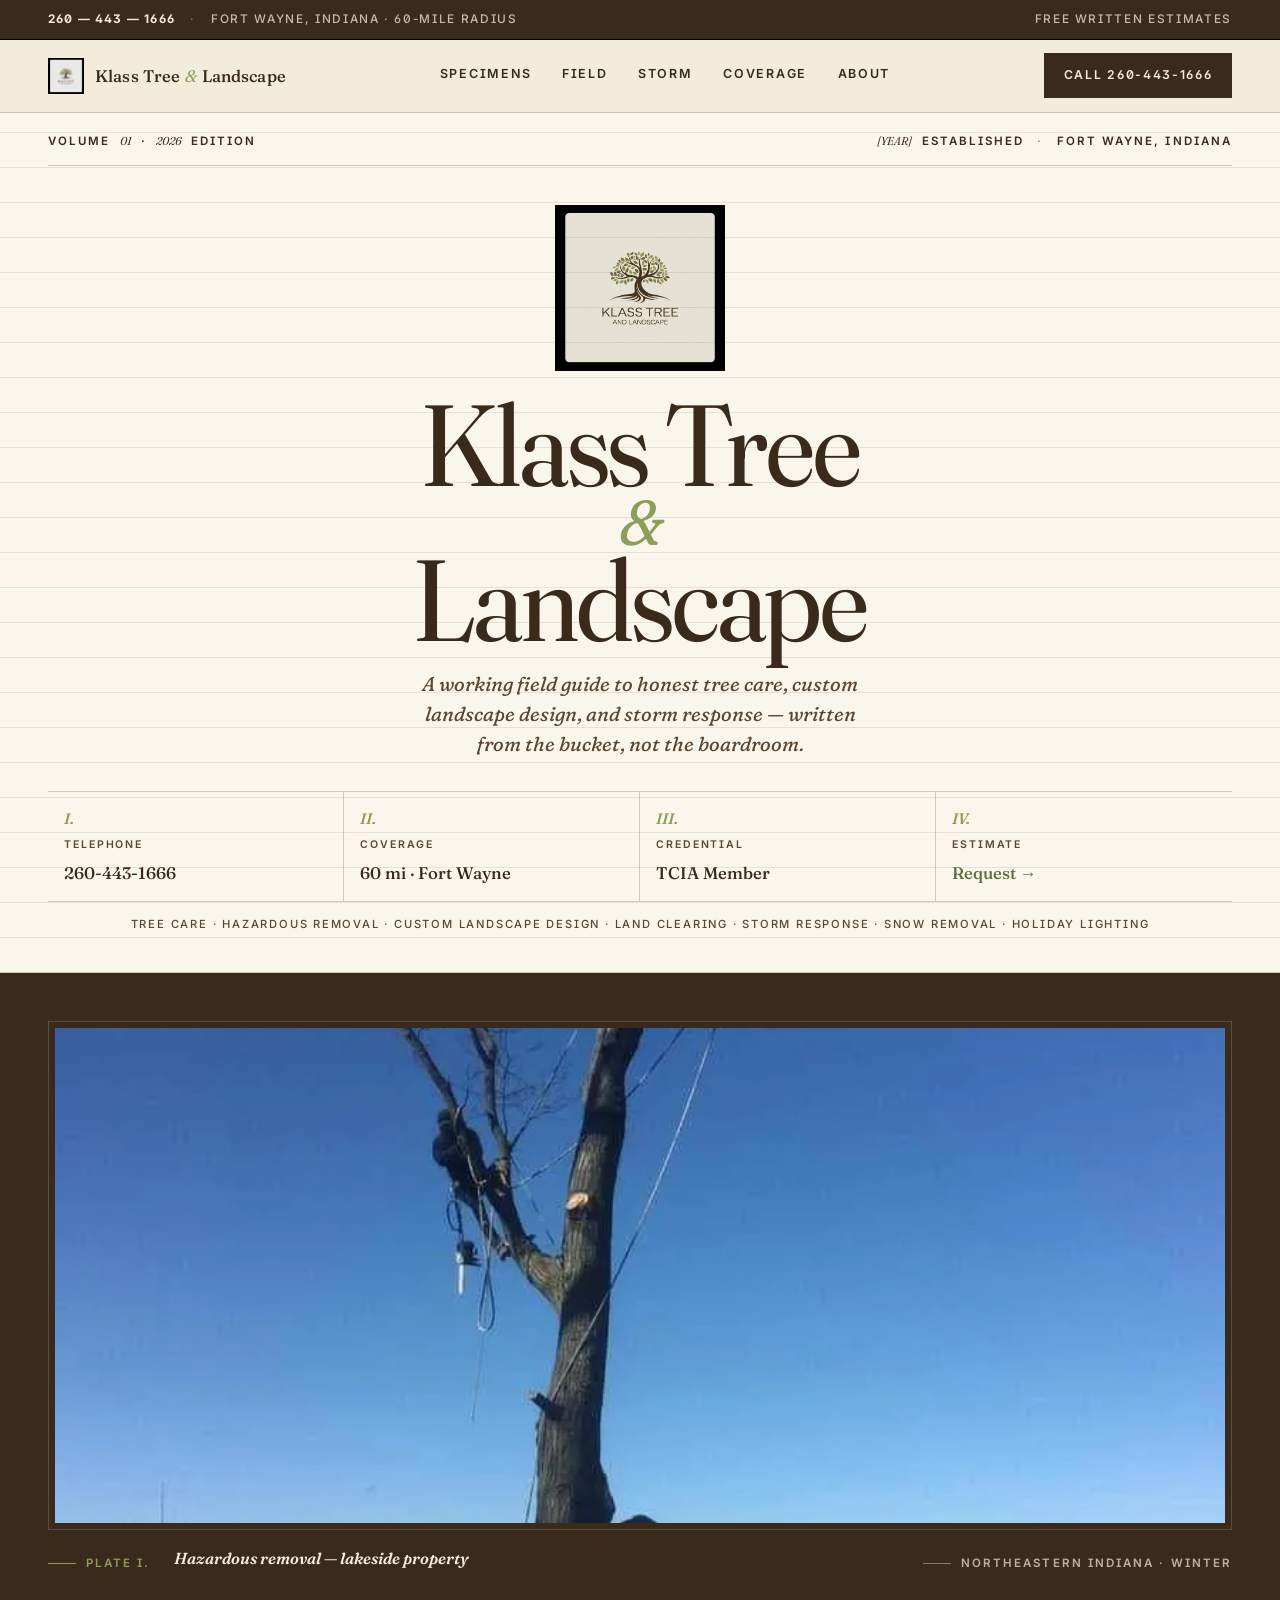
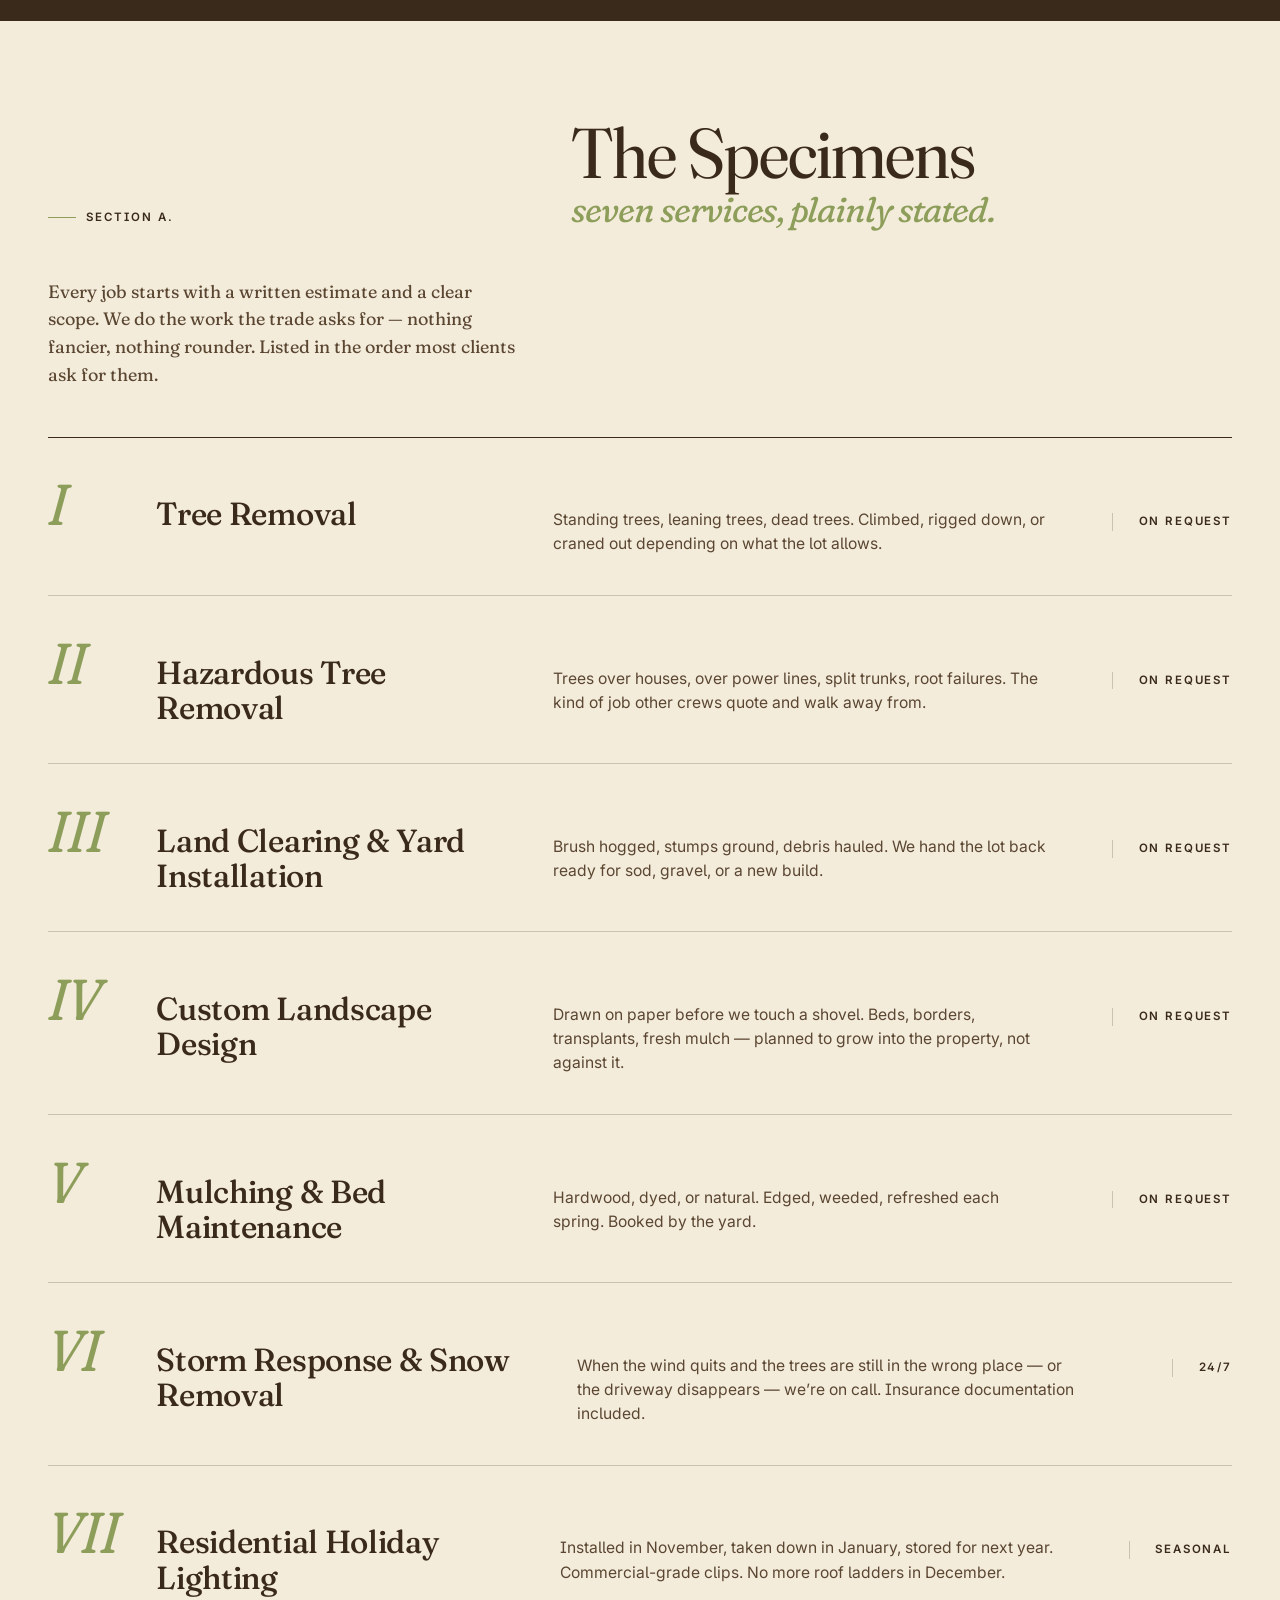
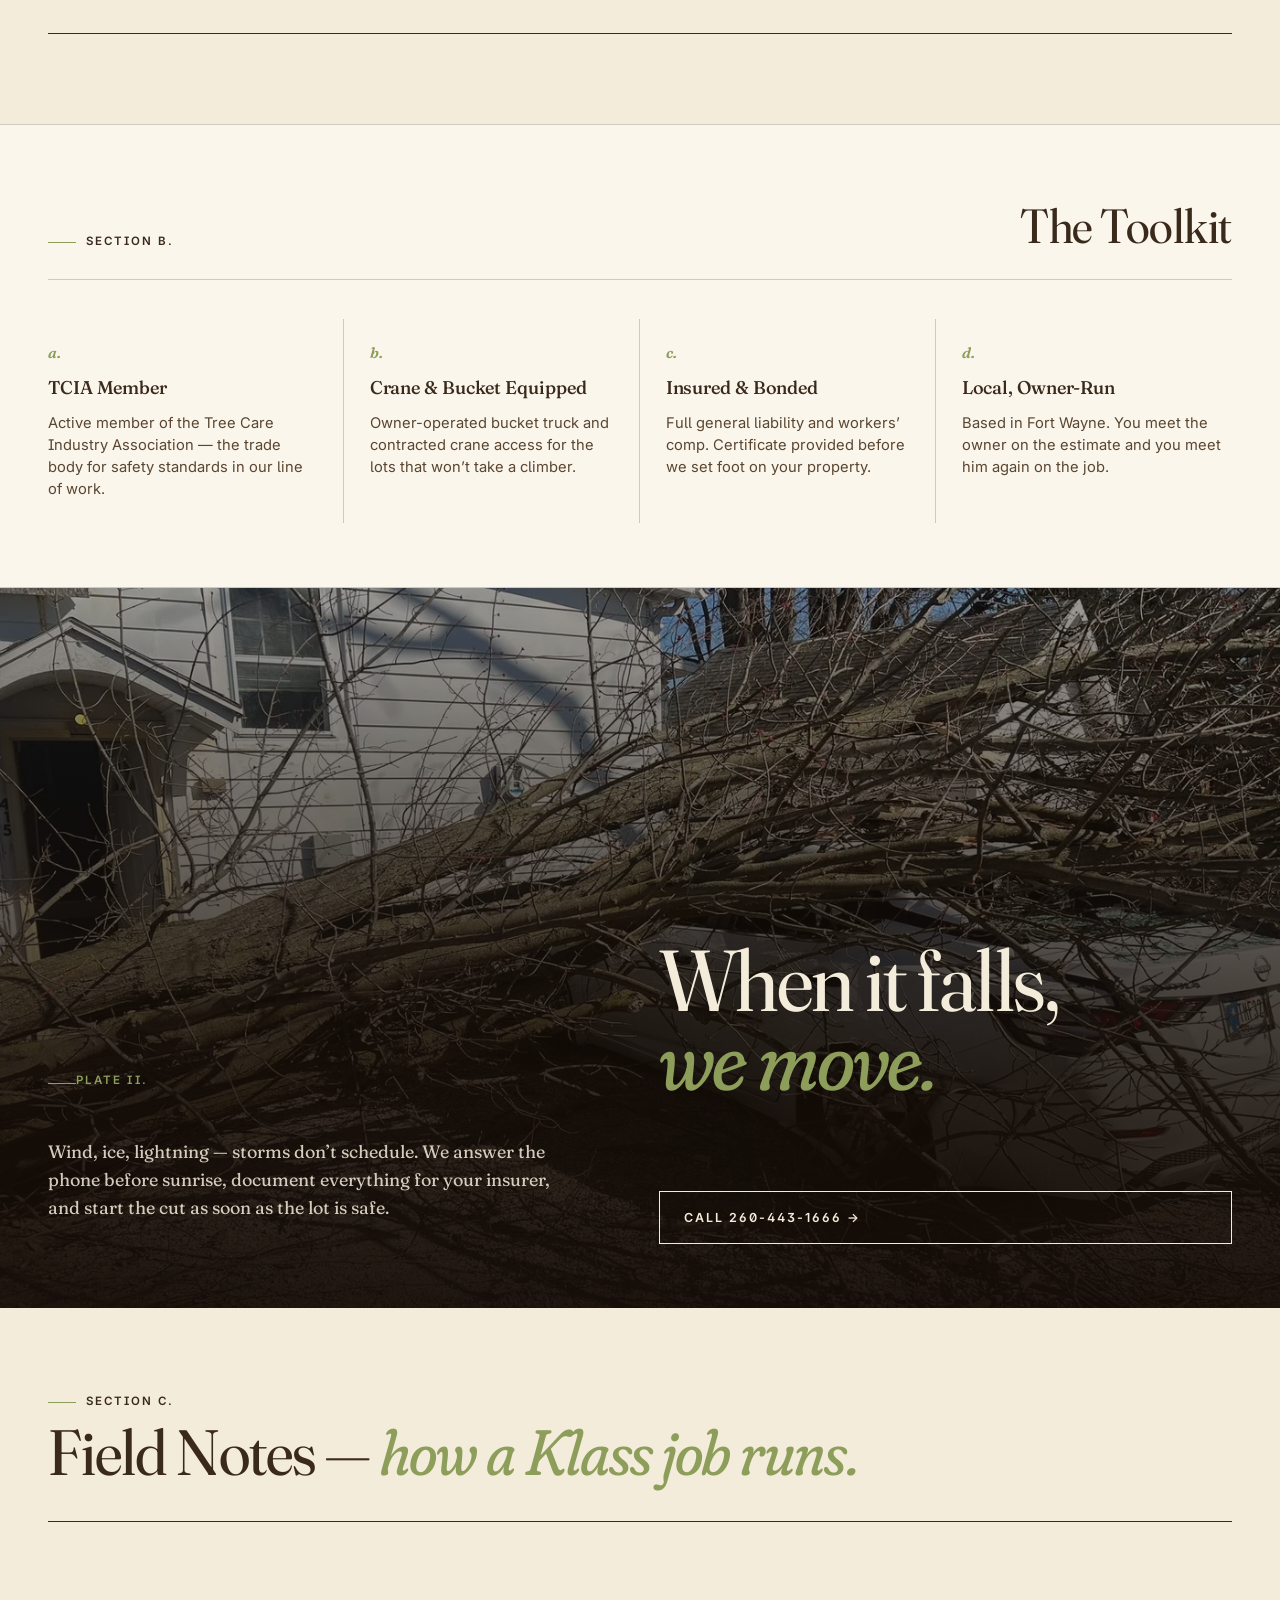
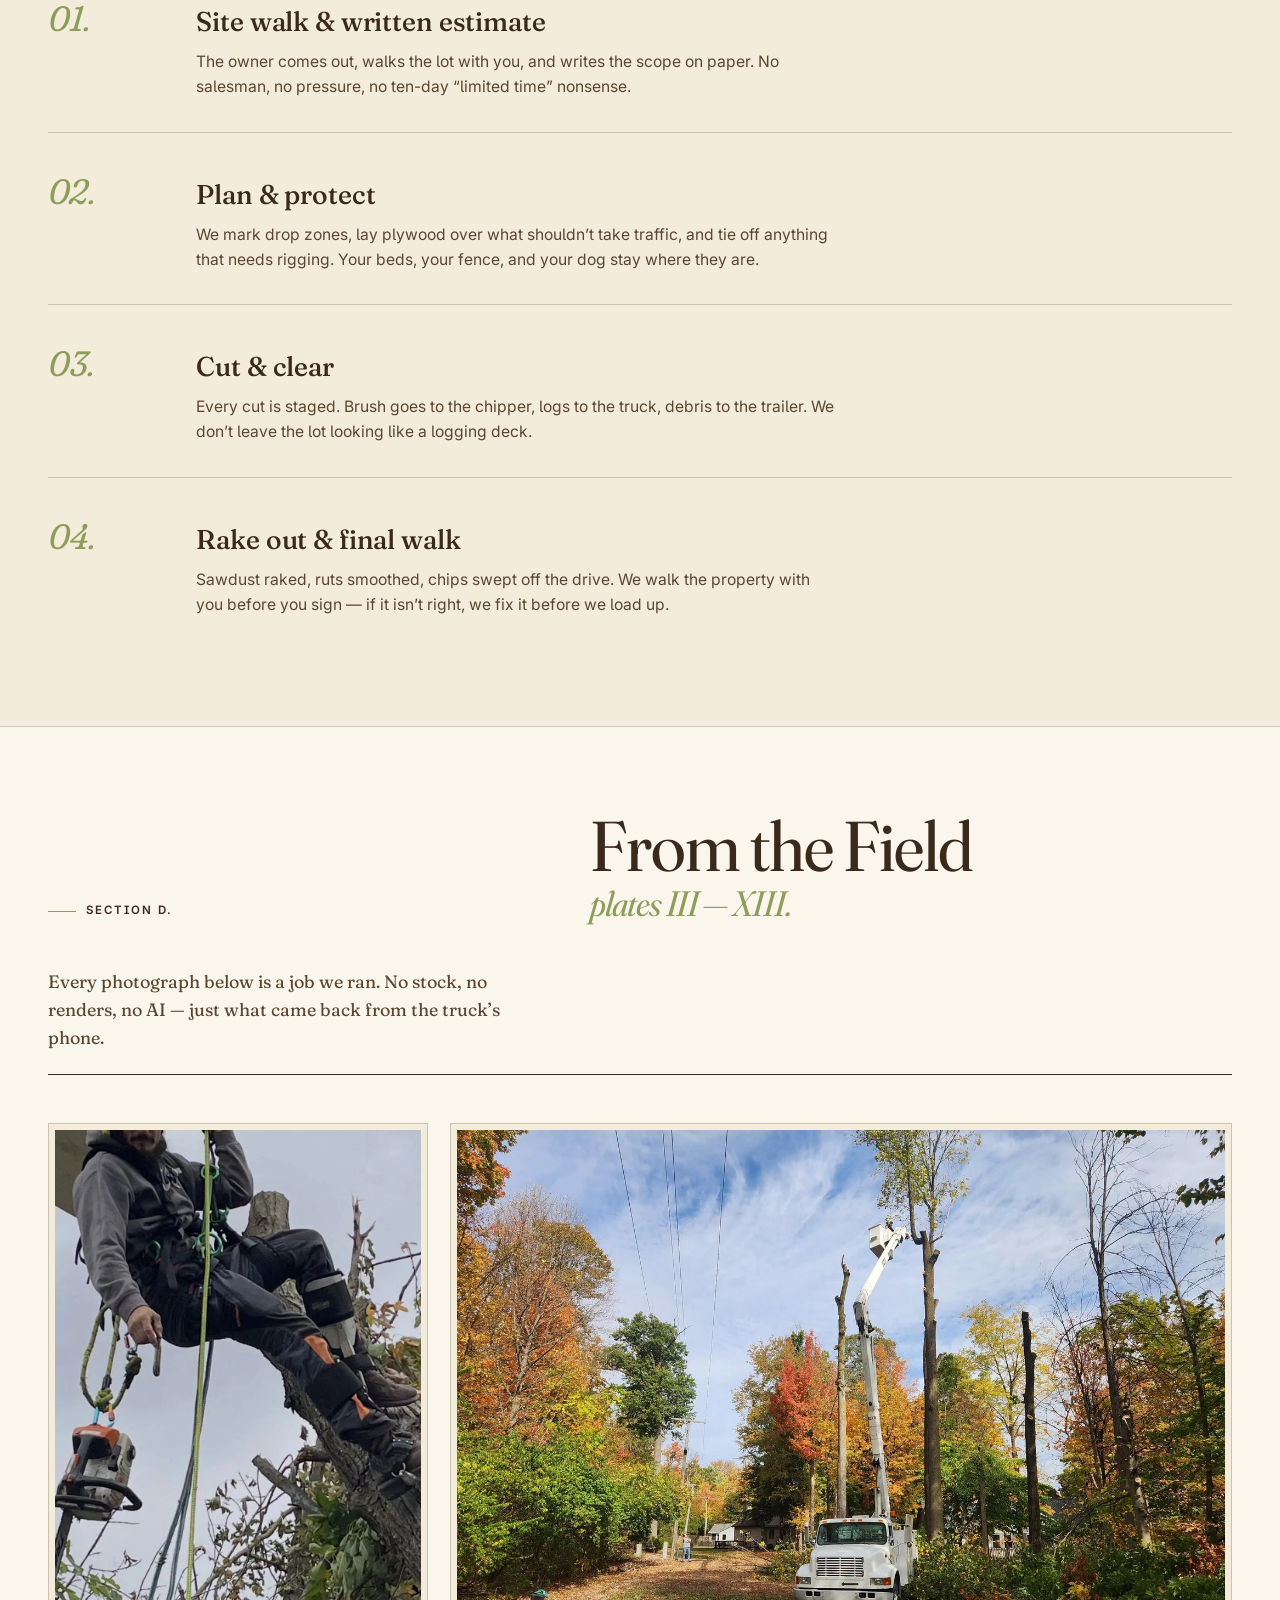
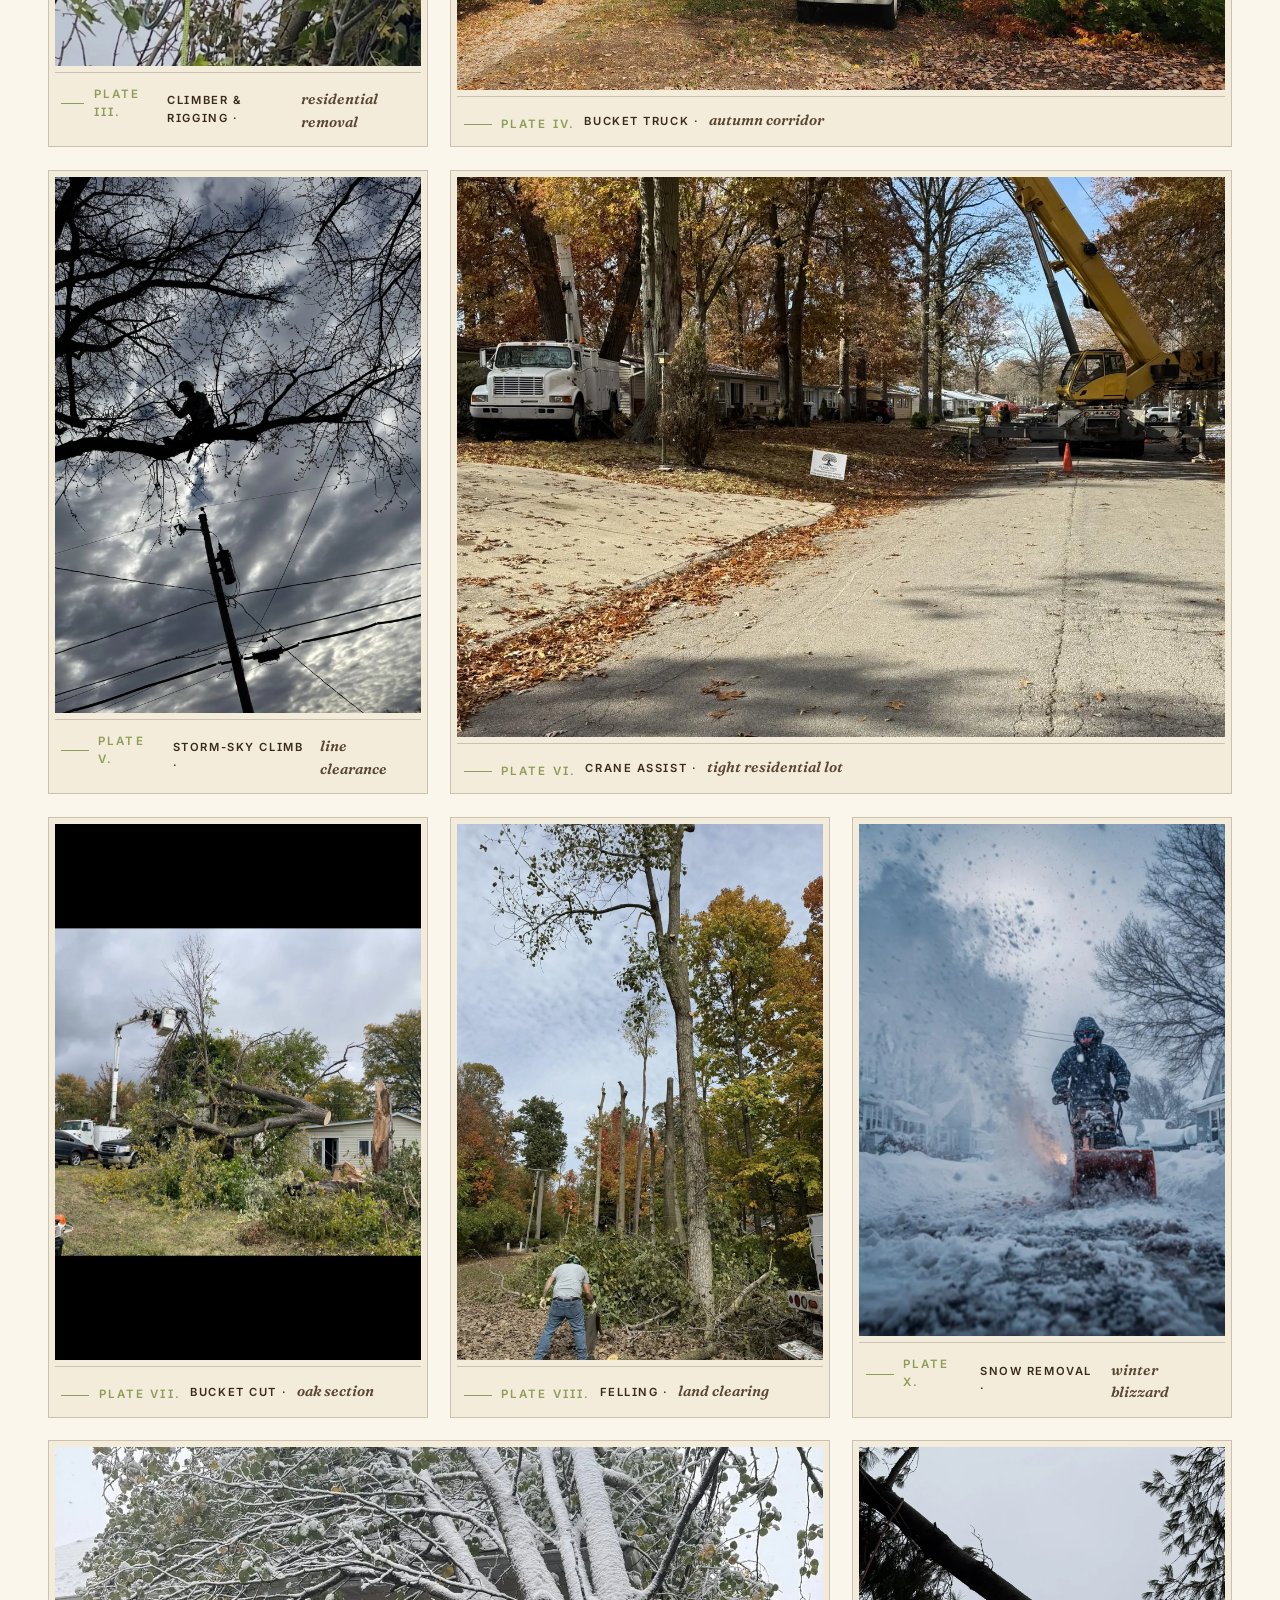
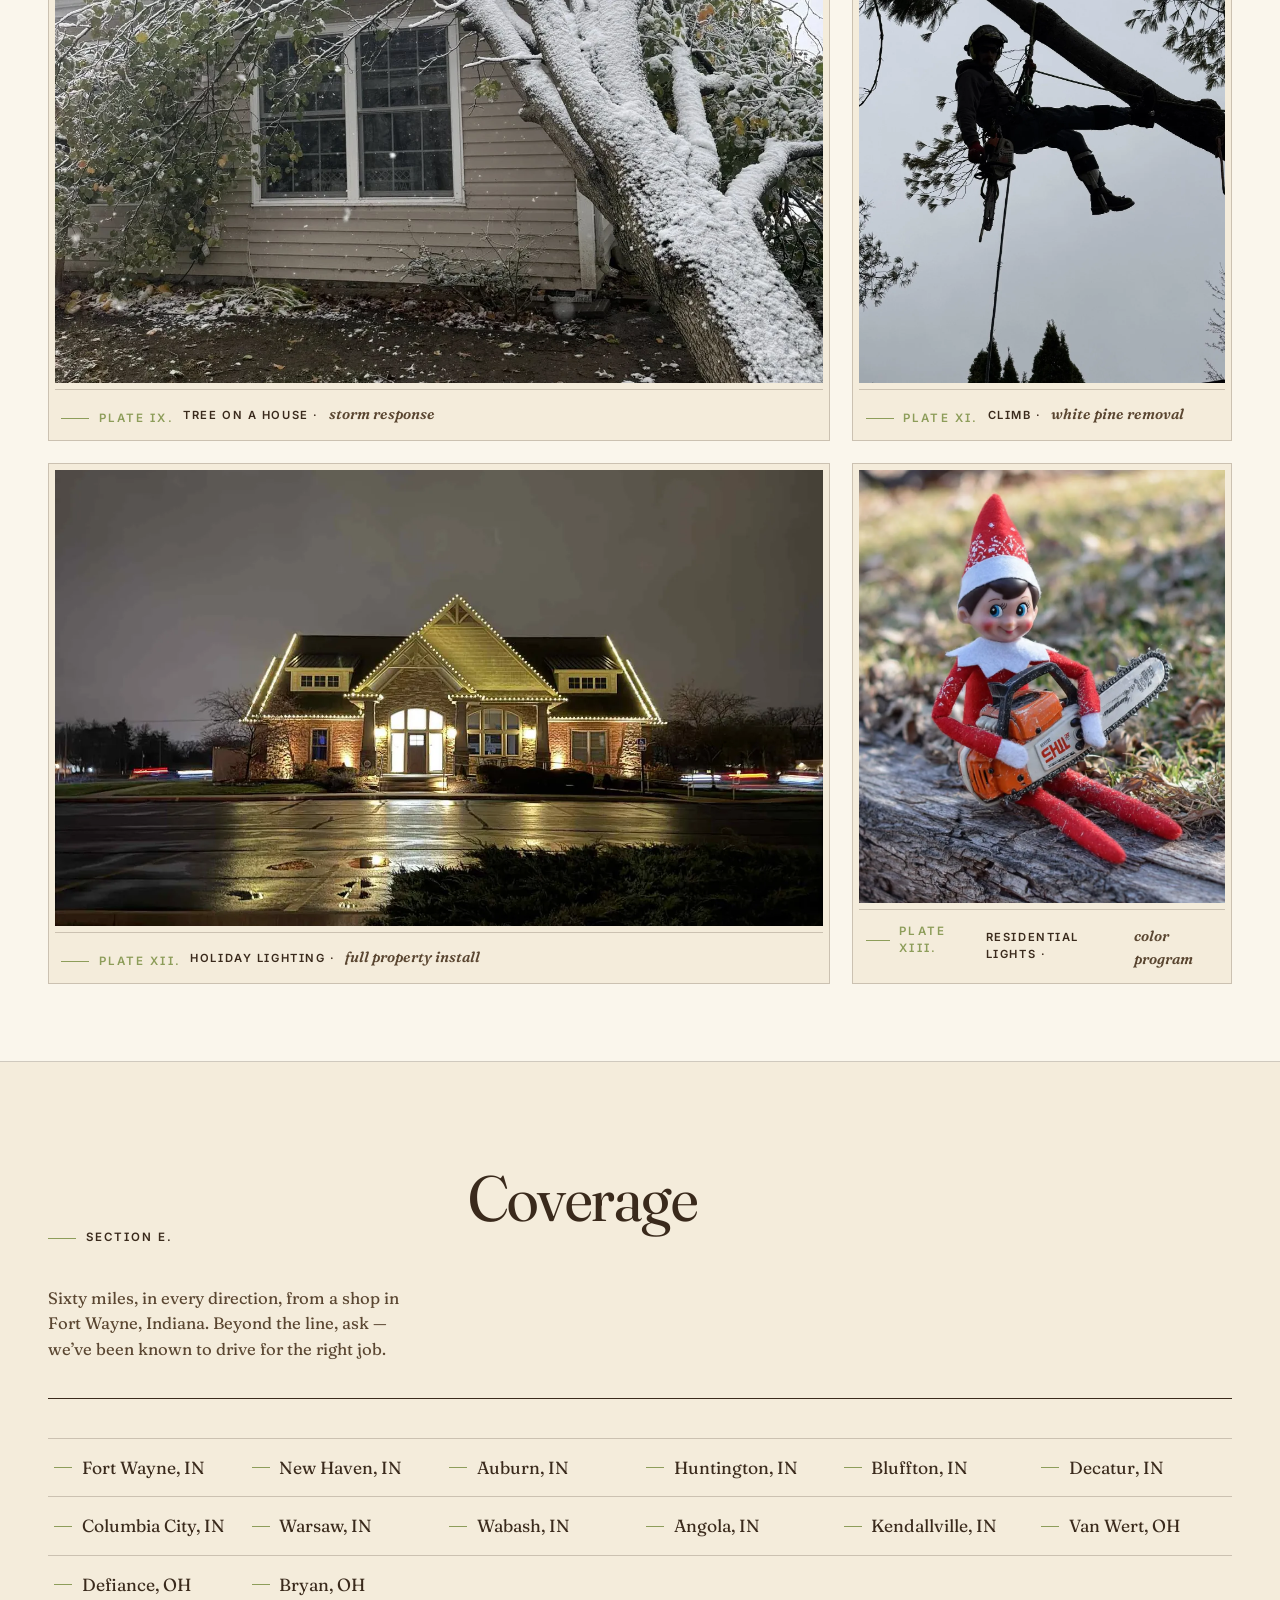
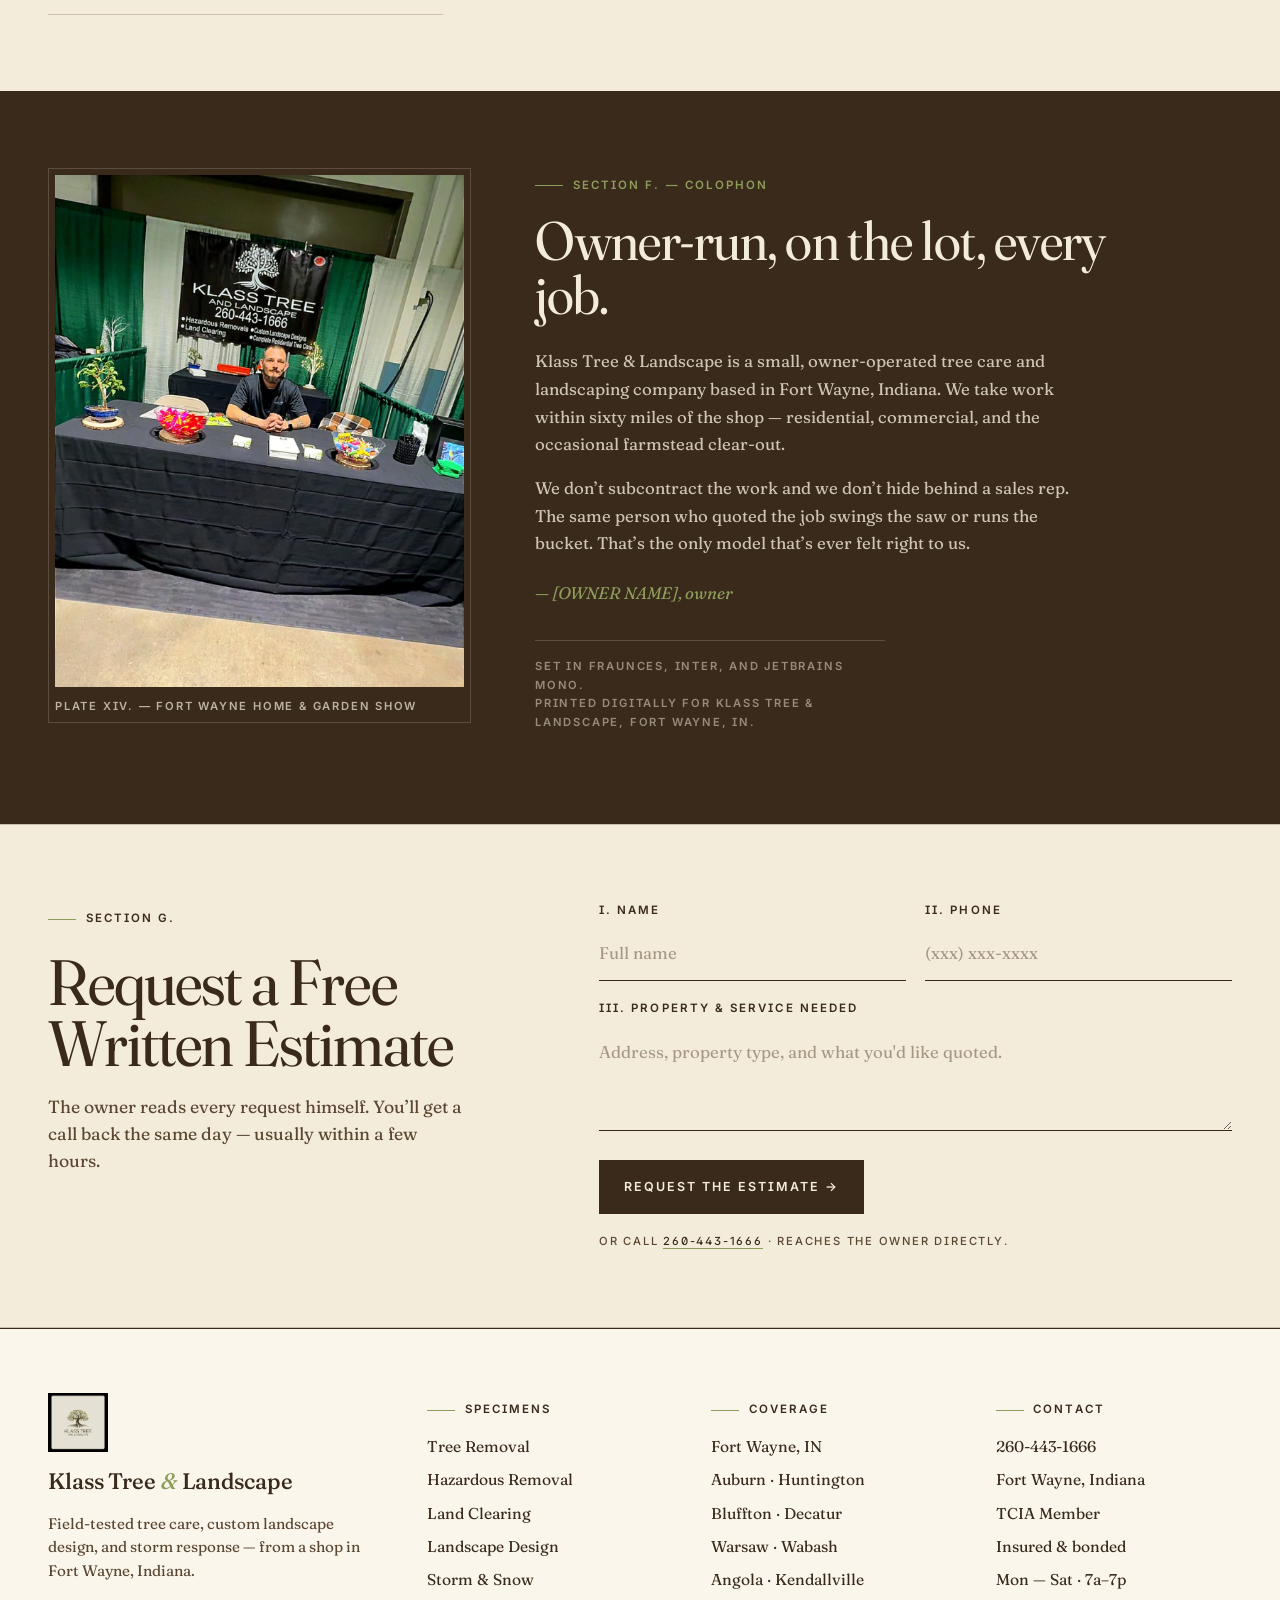
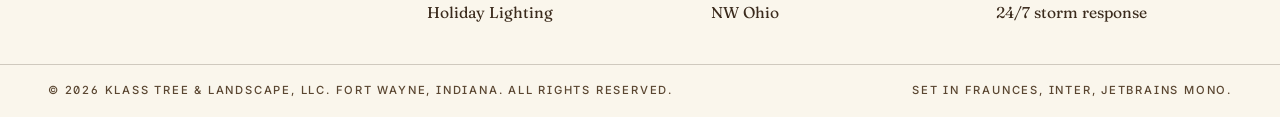
==== commit 05d7ad32: "feat(hero): full-bleed paper-rule, pull content up, swap mono for inter labels - Cover/hero now fill" ====
--- a/index.html
+++ b/index.html
@@ -21,8 +21,8 @@
 
   <link rel="preconnect" href="https://fonts.googleapis.com">
   <link rel="preconnect" href="https://fonts.gstatic.com" crossorigin>
-  <link rel="preload" as="style" href="https://fonts.googleapis.com/css2?family=Fraunces:opsz,wght,SOFT@9..144,300..800,30..100&family=Inter:wght@400;500;600&family=JetBrains+Mono:wght@400;500&display=swap">
-  <link rel="stylesheet" href="https://fonts.googleapis.com/css2?family=Fraunces:opsz,wght,SOFT@9..144,300..800,30..100&family=Inter:wght@400;500;600&family=JetBrains+Mono:wght@400;500&display=swap">
+  <link rel="preload" as="style" href="https://fonts.googleapis.com/css2?family=Fraunces:opsz,wght,SOFT@9..144,300..800,30..100&family=Inter:wght@400;500;600;700&display=swap">
+  <link rel="stylesheet" href="https://fonts.googleapis.com/css2?family=Fraunces:opsz,wght,SOFT@9..144,300..800,30..100&family=Inter:wght@400;500;600;700&display=swap">
 
   <link rel="stylesheet" href="css/styles.css">
 
--- a/css/styles.css
+++ b/css/styles.css
@@ -19,7 +19,8 @@
   /* type */
   --serif: "Fraunces", Georgia, "Times New Roman", serif;
   --sans:  "Inter", system-ui, -apple-system, Segoe UI, Roboto, sans-serif;
-  --mono:  "JetBrains Mono", ui-monospace, "SF Mono", Menlo, Consolas, monospace;
+  /* "label" is the new eyebrow/nav/utility font — Inter semibold uppercase, no monospace */
+  --label: "Inter", system-ui, -apple-system, Segoe UI, Roboto, sans-serif;
 
   /* layout */
   --gut: clamp(1.25rem, 4vw, 3rem);
@@ -52,7 +53,7 @@
 .skip-link {
   position: absolute; left: -9999px; top: 0;
   background: var(--bark); color: var(--cream); padding: 0.6rem 1rem;
-  font-family: var(--mono); font-size: 0.72rem; letter-spacing: 0.16em; text-transform: uppercase;
+  font-family: var(--label); font-weight: 600; font-size: 0.72rem; letter-spacing: 0.18em; text-transform: uppercase;
   z-index: 100;
 }
 .skip-link:focus { left: 8px; top: 8px; }
@@ -62,16 +63,17 @@
   outline-offset: 3px;
 }
 
-/* shared mono eyebrow */
+/* shared eyebrow — Inter semibold uppercase */
 .meta {
-  font-family: var(--mono);
+  font-family: var(--label);
+  font-weight: 600;
   font-size: 0.72rem;
-  letter-spacing: 0.16em;
+  letter-spacing: 0.18em;
   text-transform: uppercase;
   color: var(--bark);
   display: inline-flex;
   align-items: center;
-  gap: 0.55rem;
+  gap: 0.6rem;
 }
 .meta::before {
   content: "";
@@ -100,19 +102,21 @@
 .strip__inner {
   max-width: var(--maxw);
   margin: 0 auto;
-  padding: 0.55rem var(--gut);
+  padding: 0.6rem var(--gut);
   display: flex;
   align-items: center;
-  gap: 0.85rem;
-  font-family: var(--mono);
-  font-size: 0.7rem;
+  gap: 0.95rem;
+  font-family: var(--label);
+  font-weight: 500;
+  font-size: 0.74rem;
   letter-spacing: 0.14em;
   text-transform: uppercase;
 }
 .strip__phone {
   color: var(--cream);
   text-decoration: none;
-  font-weight: 500;
+  font-weight: 700;
+  letter-spacing: 0.1em;
   border-bottom: 1px solid transparent;
   transition: border-color .2s;
 }
@@ -169,9 +173,10 @@
 .hdr__nav {
   display: flex;
   justify-content: center;
-  gap: 1.6rem;
-  font-family: var(--mono);
-  font-size: 0.72rem;
+  gap: 1.9rem;
+  font-family: var(--label);
+  font-weight: 600;
+  font-size: 0.78rem;
   letter-spacing: 0.14em;
   text-transform: uppercase;
 }
@@ -184,14 +189,15 @@
 }
 .hdr__nav a:hover { border-color: var(--sage); }
 .hdr__cta {
-  font-family: var(--mono);
-  font-size: 0.72rem;
+  font-family: var(--label);
+  font-weight: 600;
+  font-size: 0.76rem;
   letter-spacing: 0.14em;
   text-transform: uppercase;
   text-decoration: none;
   color: var(--cream);
   background: var(--bark);
-  padding: 0.65rem 1.05rem;
+  padding: 0.75rem 1.15rem;
   border: 1px solid var(--bark);
   transition: background .2s;
   white-space: nowrap;
@@ -204,42 +210,43 @@
   .hdr__cta span { display: none; }
 }
 
-/* ============ COVER PAGE ============ */
+/* ============ COVER PAGE — full-bleed viewport hero ============ */
 .cover {
-  padding: clamp(2.5rem, 6vw, 5rem) var(--gut) clamp(3rem, 7vw, 6rem);
-  background: var(--cream);
+  /* full-bleed paper-rule pattern across the entire above-the-fold section */
+  background:
+    repeating-linear-gradient(0deg, transparent 0, transparent 34px, var(--rule-soft) 34px, var(--rule-soft) 35px),
+    var(--paper);
+  /* fill the visible viewport minus header (~73px) and top strip (~38px) */
+  min-height: calc(100svh - 112px);
+  padding: clamp(0.9rem, 1.6vw, 1.4rem) var(--gut) clamp(1.5rem, 3vw, 2.5rem);
+  display: flex;
+  align-items: stretch;
+  position: relative;
+  border-bottom: 1px solid var(--rule);
 }
 .cover__frame {
   max-width: var(--maxw);
-  margin: 0 auto;
-  border: 1px solid var(--rule);
-  padding: clamp(1.5rem, 4vw, 3.5rem);
+  width: 100%;
+  margin: 0 auto;
   position: relative;
-  background:
-    repeating-linear-gradient(0deg, transparent 0, transparent 32px, var(--rule-soft) 32px, var(--rule-soft) 33px),
-    var(--paper);
+  display: flex;
+  flex-direction: column;
 }
 .cover__frame::before,
-.cover__frame::after {
-  content: "";
-  position: absolute;
-  width: 14px; height: 14px;
-  border: 1px solid var(--bark);
-}
-.cover__frame::before { top: -1px; left: -1px; border-right: none; border-bottom: none; }
-.cover__frame::after  { bottom: -1px; right: -1px; border-left: none; border-top: none; }
+.cover__frame::after { display: none; }
 
 .cover__top {
   display: flex;
   justify-content: space-between;
   align-items: flex-start;
   gap: 1rem;
-  padding-bottom: 1rem;
+  padding-bottom: 0.9rem;
   border-bottom: 1px solid var(--rule);
-  font-family: var(--mono);
-  font-size: 0.7rem;
-  text-transform: uppercase;
-  letter-spacing: 0.14em;
+  font-family: var(--label);
+  font-weight: 600;
+  font-size: 0.72rem;
+  text-transform: uppercase;
+  letter-spacing: 0.16em;
 }
 .cover__top .meta::before { display: none; }
 .cover__top .meta { padding: 0; }
@@ -247,17 +254,19 @@
 
 .cover__center {
   text-align: center;
-  padding: clamp(2rem, 6vw, 4.5rem) 0 clamp(1.5rem, 4vw, 3rem);
+  padding: clamp(1.2rem, 3vw, 2.4rem) 0 clamp(1.2rem, 2.5vw, 2rem);
   display: flex;
   flex-direction: column;
   align-items: center;
-  gap: clamp(1rem, 2vw, 1.5rem);
+  gap: clamp(0.7rem, 1.4vw, 1.1rem);
+  flex: 1;
+  justify-content: center;
 }
 .cover__mark {
-  width: clamp(120px, 18vw, 220px);
+  width: clamp(100px, 14vw, 170px);
   height: auto;
   mix-blend-mode: multiply;
-  margin-bottom: 0.5rem;
+  margin-bottom: 0.3rem;
 }
 .cover__title {
   font-family: var(--serif);
@@ -297,22 +306,23 @@
   grid-template-columns: repeat(4, 1fr);
   border-top: 1px solid var(--rule);
   border-bottom: 1px solid var(--rule);
-  margin-top: clamp(1.5rem, 3vw, 2.5rem);
+  margin-top: 0;
 }
 .cover__cell {
-  padding: 1.1rem 1rem;
+  padding: 0.95rem 1rem;
   display: flex;
   flex-direction: column;
-  gap: 0.5rem;
+  gap: 0.4rem;
   border-right: 1px solid var(--rule);
 }
 .cover__cell:last-child { border-right: none; }
 .cover__cell .meta::before { display: none; }
 .cover__cell .meta { padding: 0; font-style: italic; font-family: var(--serif); font-size: 0.95rem; text-transform: none; letter-spacing: 0; color: var(--sage); }
 .cover__cell-label {
-  font-family: var(--mono);
-  font-size: 0.62rem;
-  letter-spacing: 0.16em;
+  font-family: var(--label);
+  font-weight: 600;
+  font-size: 0.66rem;
+  letter-spacing: 0.18em;
   text-transform: uppercase;
   color: var(--bark-mid);
 }
@@ -332,10 +342,11 @@
 
 .cover__rule { display: none; }
 .cover__colophon {
-  margin: 1.1rem 0 0;
+  margin: 0.9rem 0 0;
   text-align: center;
-  font-family: var(--mono);
-  font-size: 0.66rem;
+  font-family: var(--label);
+  font-weight: 500;
+  font-size: 0.7rem;
   letter-spacing: 0.16em;
   text-transform: uppercase;
   color: var(--bark-mid);
@@ -367,9 +378,10 @@
   gap: 1.5rem;
   align-items: baseline;
   color: var(--cream);
-  font-family: var(--mono);
-  font-size: 0.7rem;
-  letter-spacing: 0.14em;
+  font-family: var(--label);
+  font-weight: 600;
+  font-size: 0.74rem;
+  letter-spacing: 0.16em;
   text-transform: uppercase;
 }
 .plate__num { color: var(--sage); }
@@ -478,9 +490,10 @@
   max-width: 50ch;
 }
 .specimen__rate {
-  font-family: var(--mono);
-  font-size: 0.7rem;
-  letter-spacing: 0.14em;
+  font-family: var(--label);
+  font-weight: 600;
+  font-size: 0.72rem;
+  letter-spacing: 0.16em;
   text-transform: uppercase;
   color: var(--bark);
   white-space: nowrap;
@@ -652,11 +665,12 @@
 /* ============ BUTTONS ============ */
 .btn {
   display: inline-block;
-  font-family: var(--mono);
-  font-size: 0.74rem;
+  font-family: var(--label);
+  font-weight: 600;
+  font-size: 0.78rem;
   letter-spacing: 0.16em;
   text-transform: uppercase;
-  padding: 0.95rem 1.4rem;
+  padding: 1rem 1.5rem;
   text-decoration: none;
   border: 1px solid currentColor;
   transition: background .2s, color .2s;
@@ -812,12 +826,13 @@
   display: block;
 }
 .mfig figcaption {
-  font-family: var(--mono);
-  font-size: 0.66rem;
-  letter-spacing: 0.12em;
-  text-transform: uppercase;
-  color: var(--bark);
-  padding: 0.7rem 0.4rem 0.3rem;
+  font-family: var(--label);
+  font-weight: 600;
+  font-size: 0.7rem;
+  letter-spacing: 0.14em;
+  text-transform: uppercase;
+  color: var(--bark);
+  padding: 0.8rem 0.4rem 0.4rem;
   display: flex;
   align-items: baseline;
   gap: 0.6rem;
@@ -942,9 +957,10 @@
   margin-top: 0.7rem;
   color: rgba(244,236,219,0.7);
   padding: 0;
-  font-family: var(--mono);
-  font-size: 0.66rem;
-  letter-spacing: 0.14em;
+  font-family: var(--label);
+  font-weight: 600;
+  font-size: 0.7rem;
+  letter-spacing: 0.16em;
   text-transform: uppercase;
 }
 .colophon__portrait figcaption::before { display: none; }
@@ -980,9 +996,10 @@
   margin-top: 1.4rem !important;
 }
 .colophon__set {
-  font-family: var(--mono) !important;
-  font-size: 0.66rem !important;
-  letter-spacing: 0.14em !important;
+  font-family: var(--label) !important;
+  font-weight: 600 !important;
+  font-size: 0.7rem !important;
+  letter-spacing: 0.16em !important;
   text-transform: uppercase;
   color: rgba(244,236,219,0.5) !important;
   margin-top: 2rem !important;
@@ -1074,9 +1091,10 @@
 .fld__note {
   grid-column: span 2;
   margin: 0;
-  font-family: var(--mono);
-  font-size: 0.66rem;
-  letter-spacing: 0.14em;
+  font-family: var(--label);
+  font-weight: 500;
+  font-size: 0.7rem;
+  letter-spacing: 0.16em;
   text-transform: uppercase;
   color: var(--bark-mid);
 }
@@ -1152,9 +1170,10 @@
   justify-content: space-between;
   gap: 1rem;
   flex-wrap: wrap;
-  font-family: var(--mono);
-  font-size: 0.66rem;
-  letter-spacing: 0.14em;
+  font-family: var(--label);
+  font-weight: 500;
+  font-size: 0.7rem;
+  letter-spacing: 0.16em;
   text-transform: uppercase;
   color: var(--bark-mid);
 }
@@ -1177,9 +1196,10 @@
 }
 .msb.is-visible { transform: translateY(0); }
 .msb__btn {
-  font-family: var(--mono);
-  font-size: 0.7rem;
-  letter-spacing: 0.14em;
+  font-family: var(--label);
+  font-weight: 600;
+  font-size: 0.74rem;
+  letter-spacing: 0.16em;
   text-transform: uppercase;
   text-decoration: none;
   text-align: center;
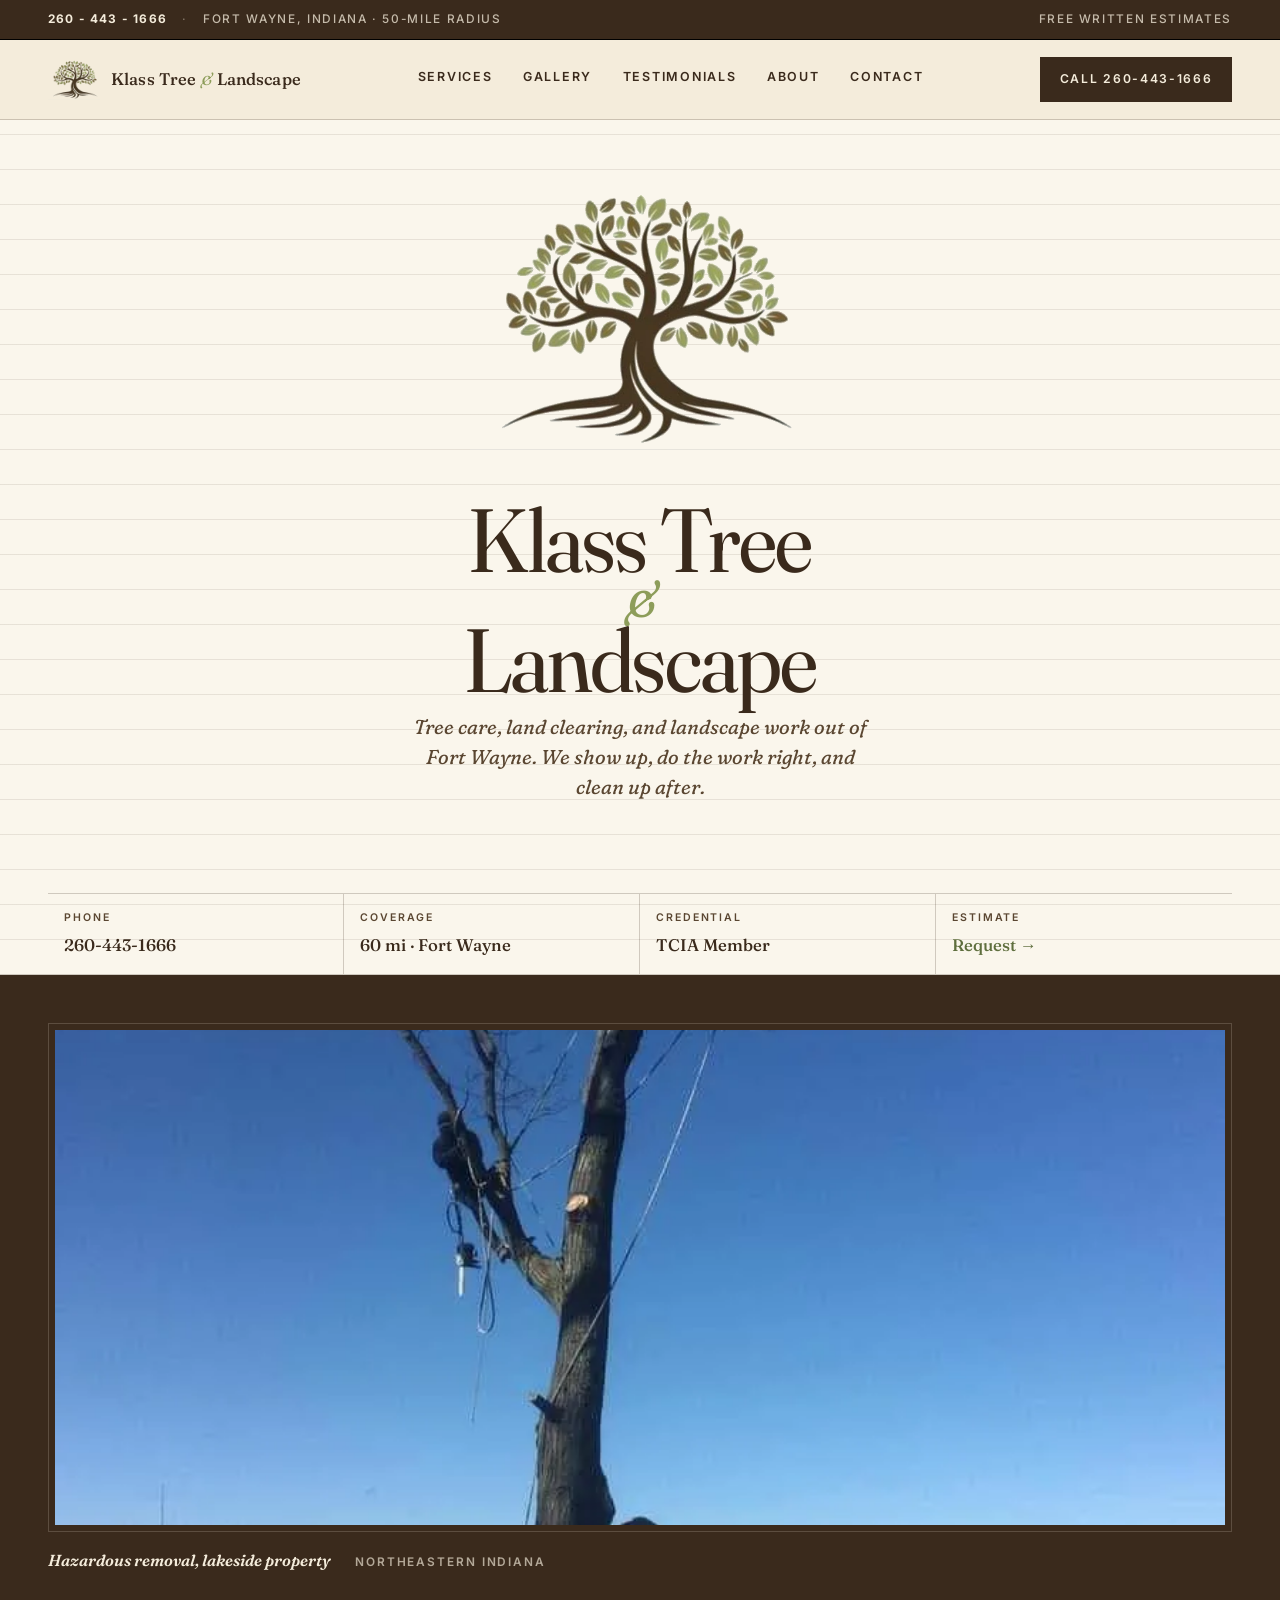
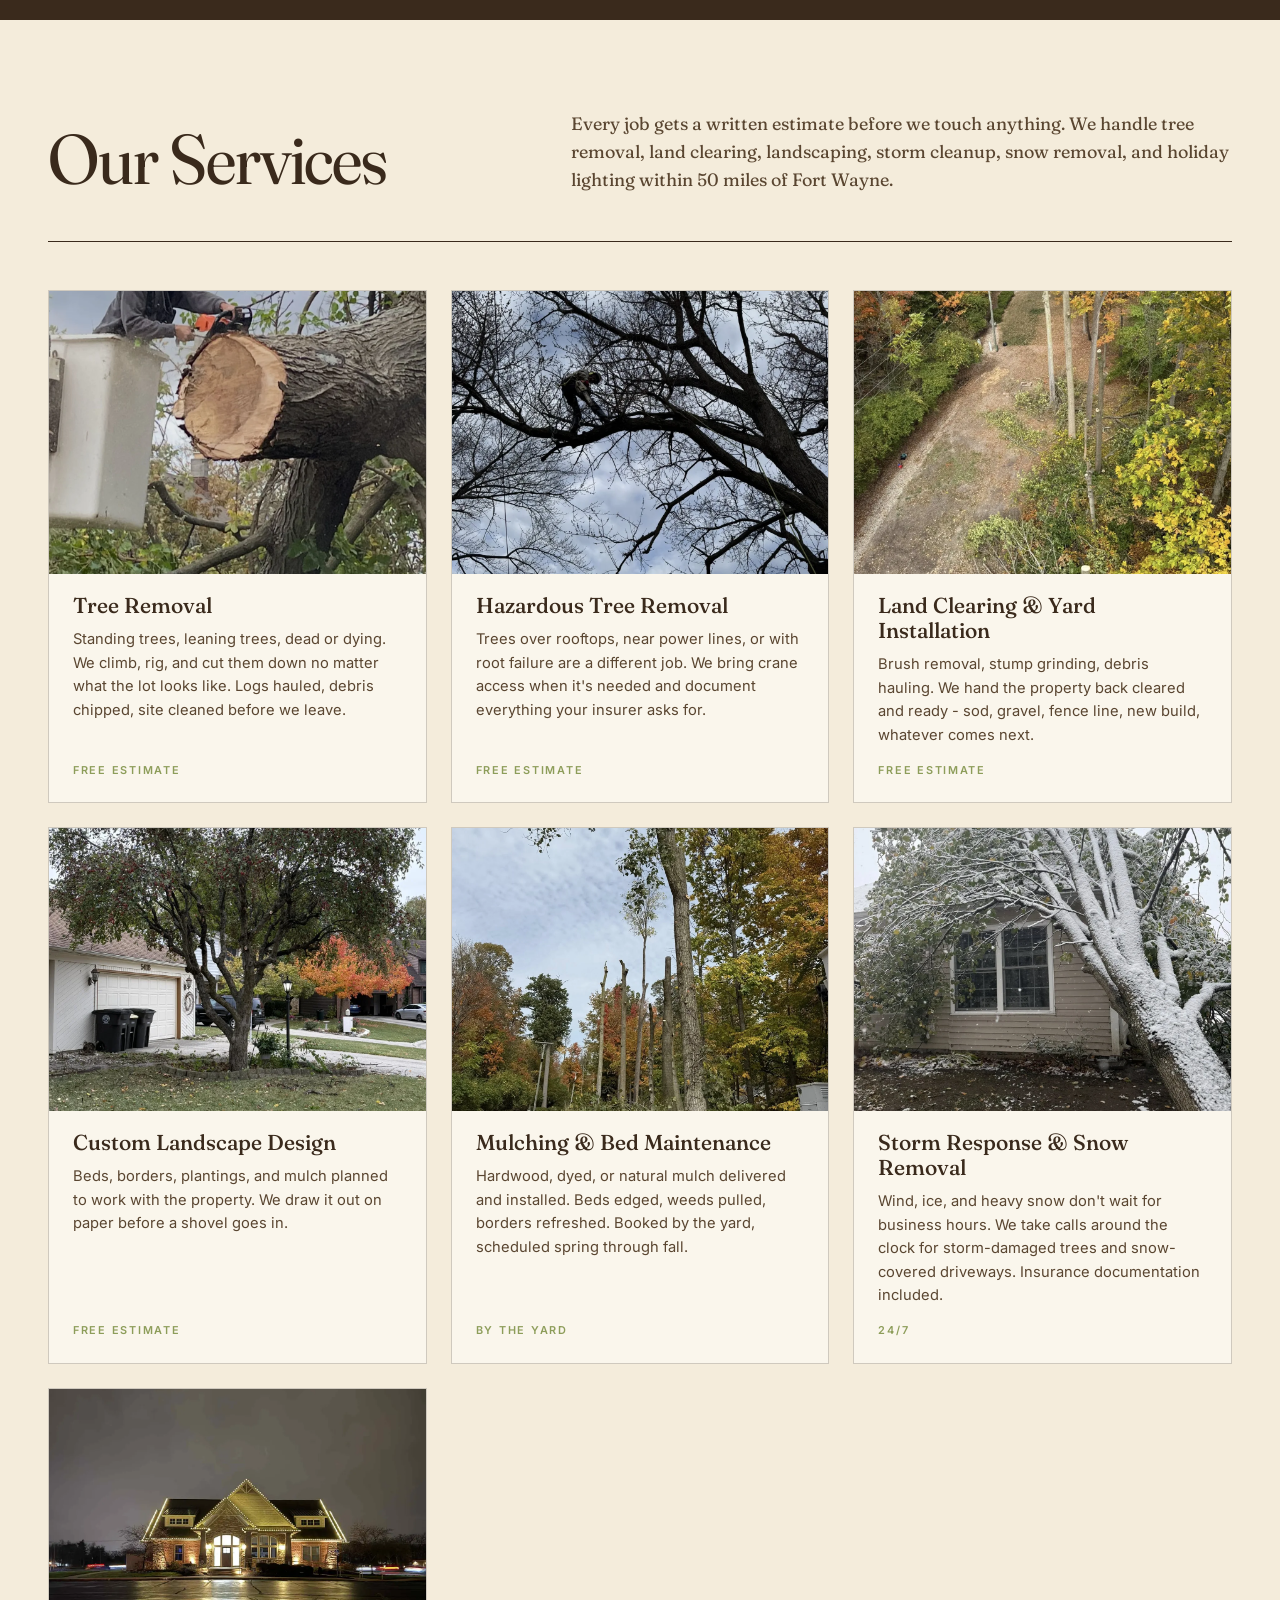
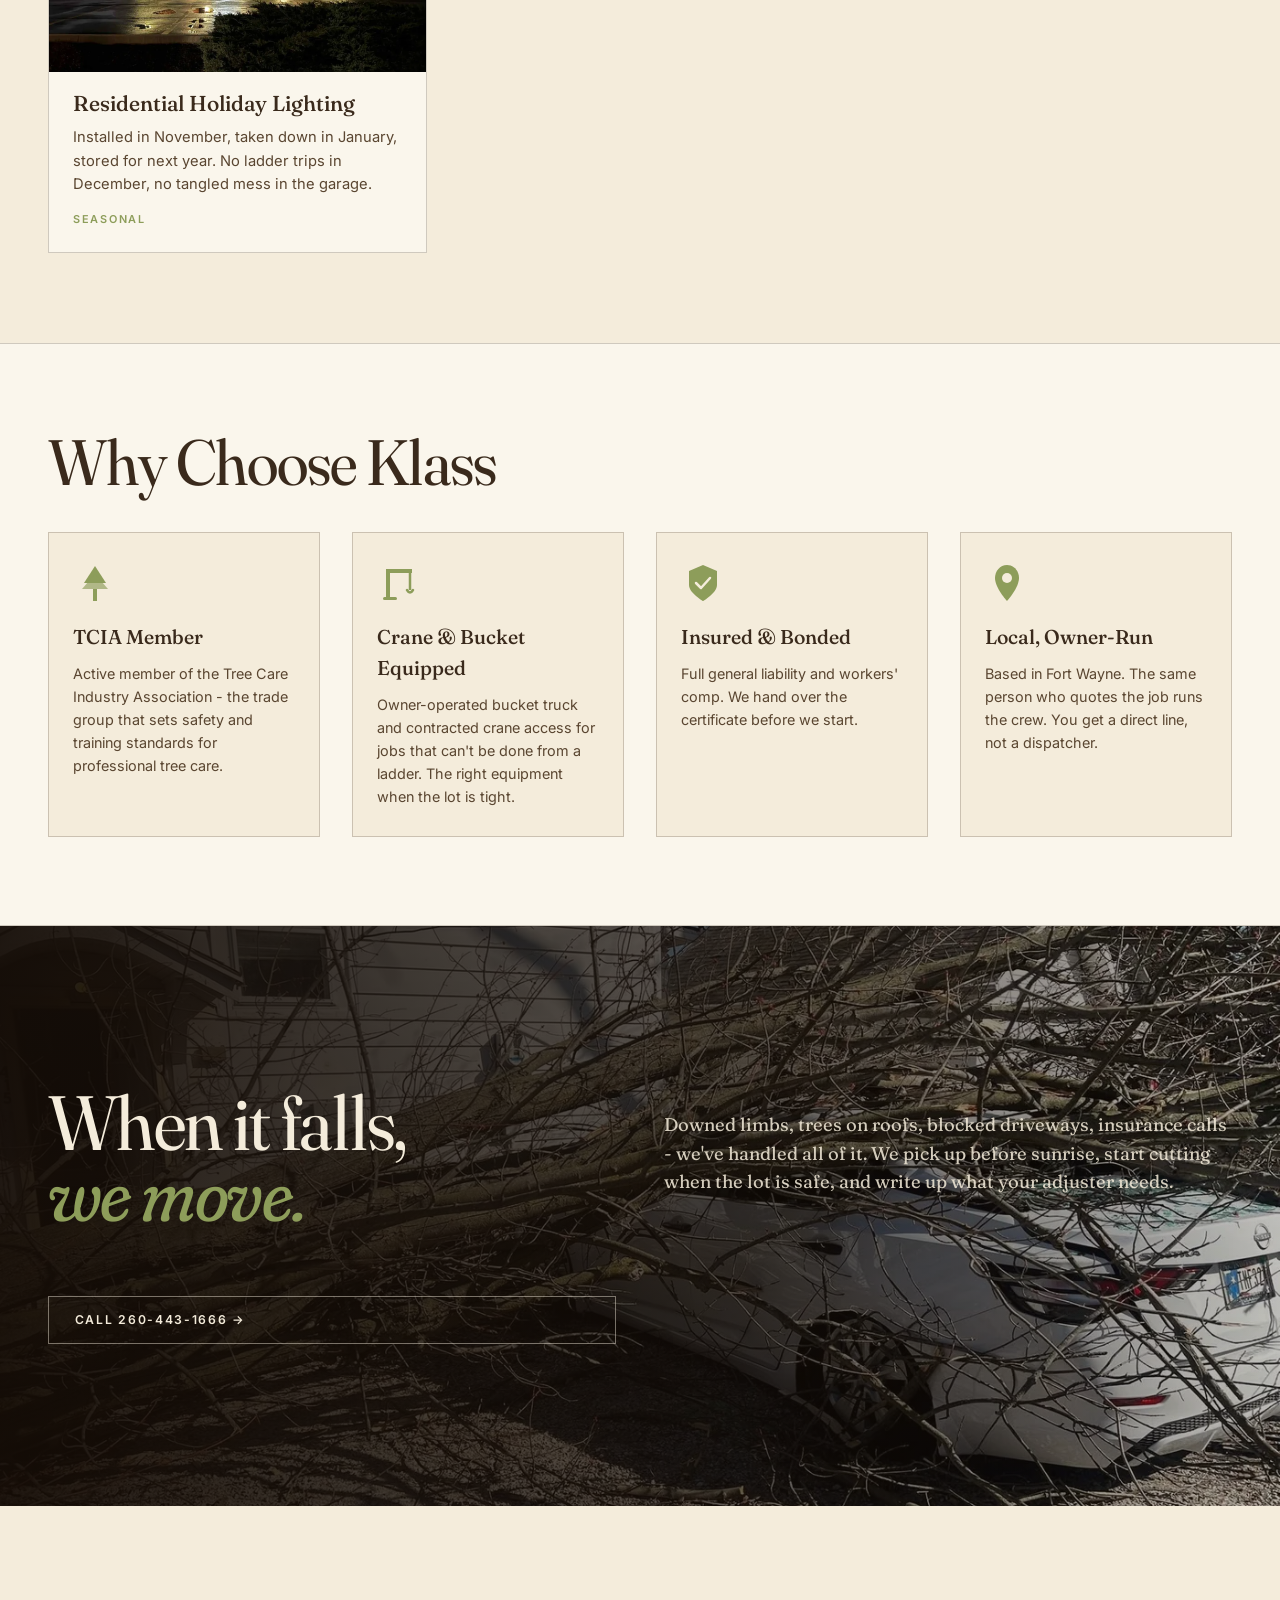
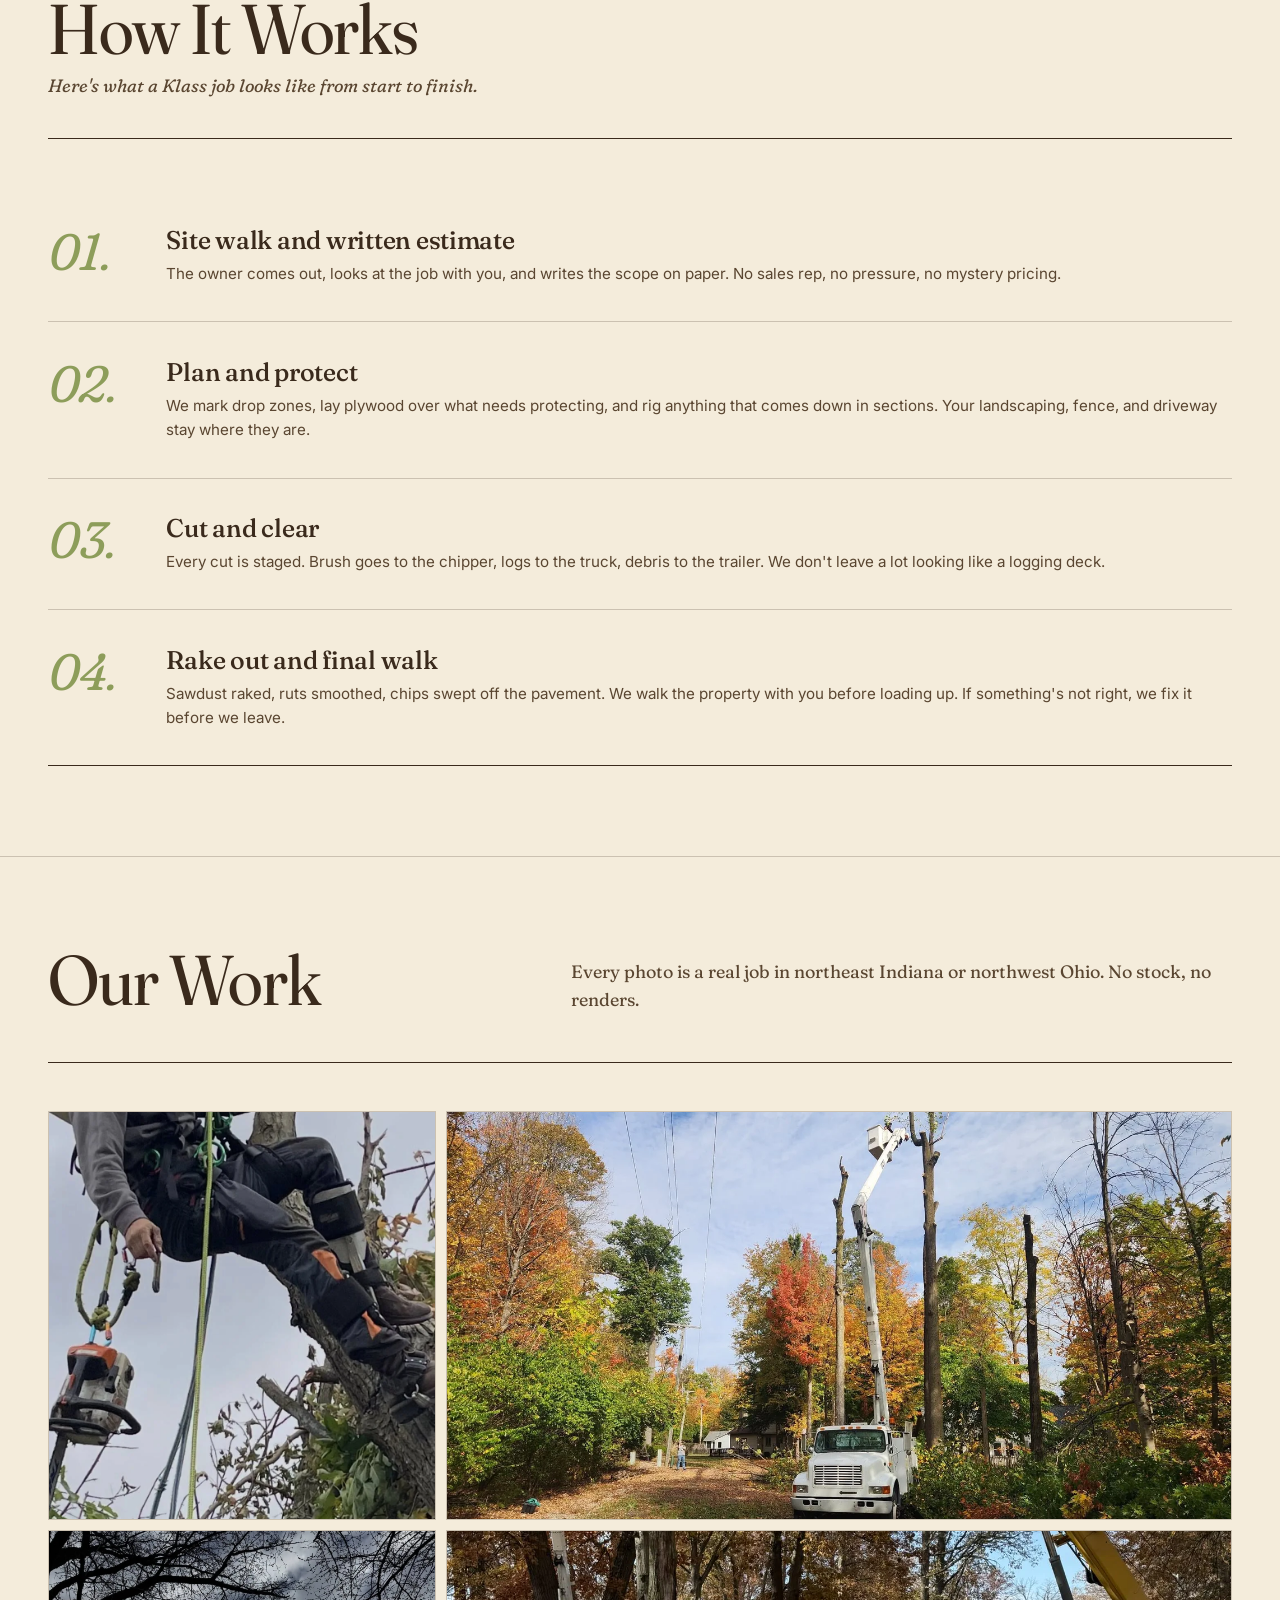
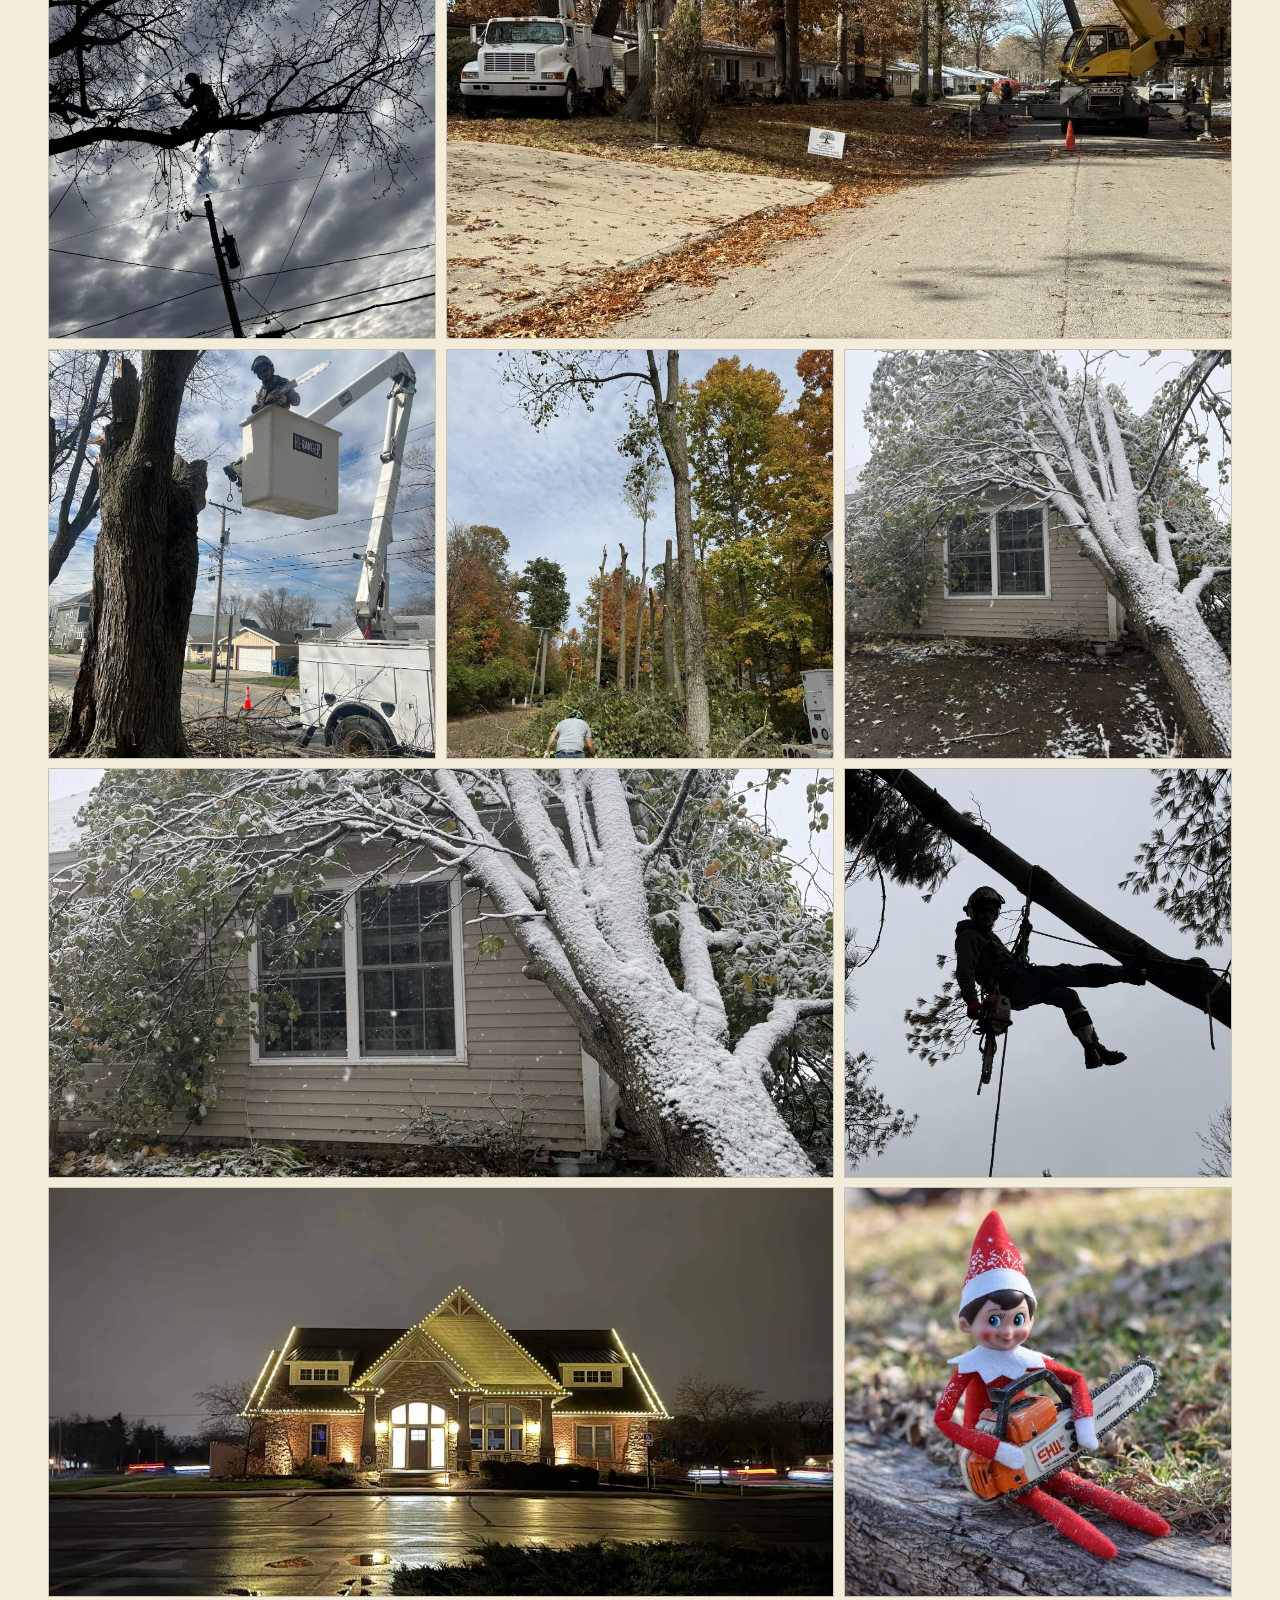
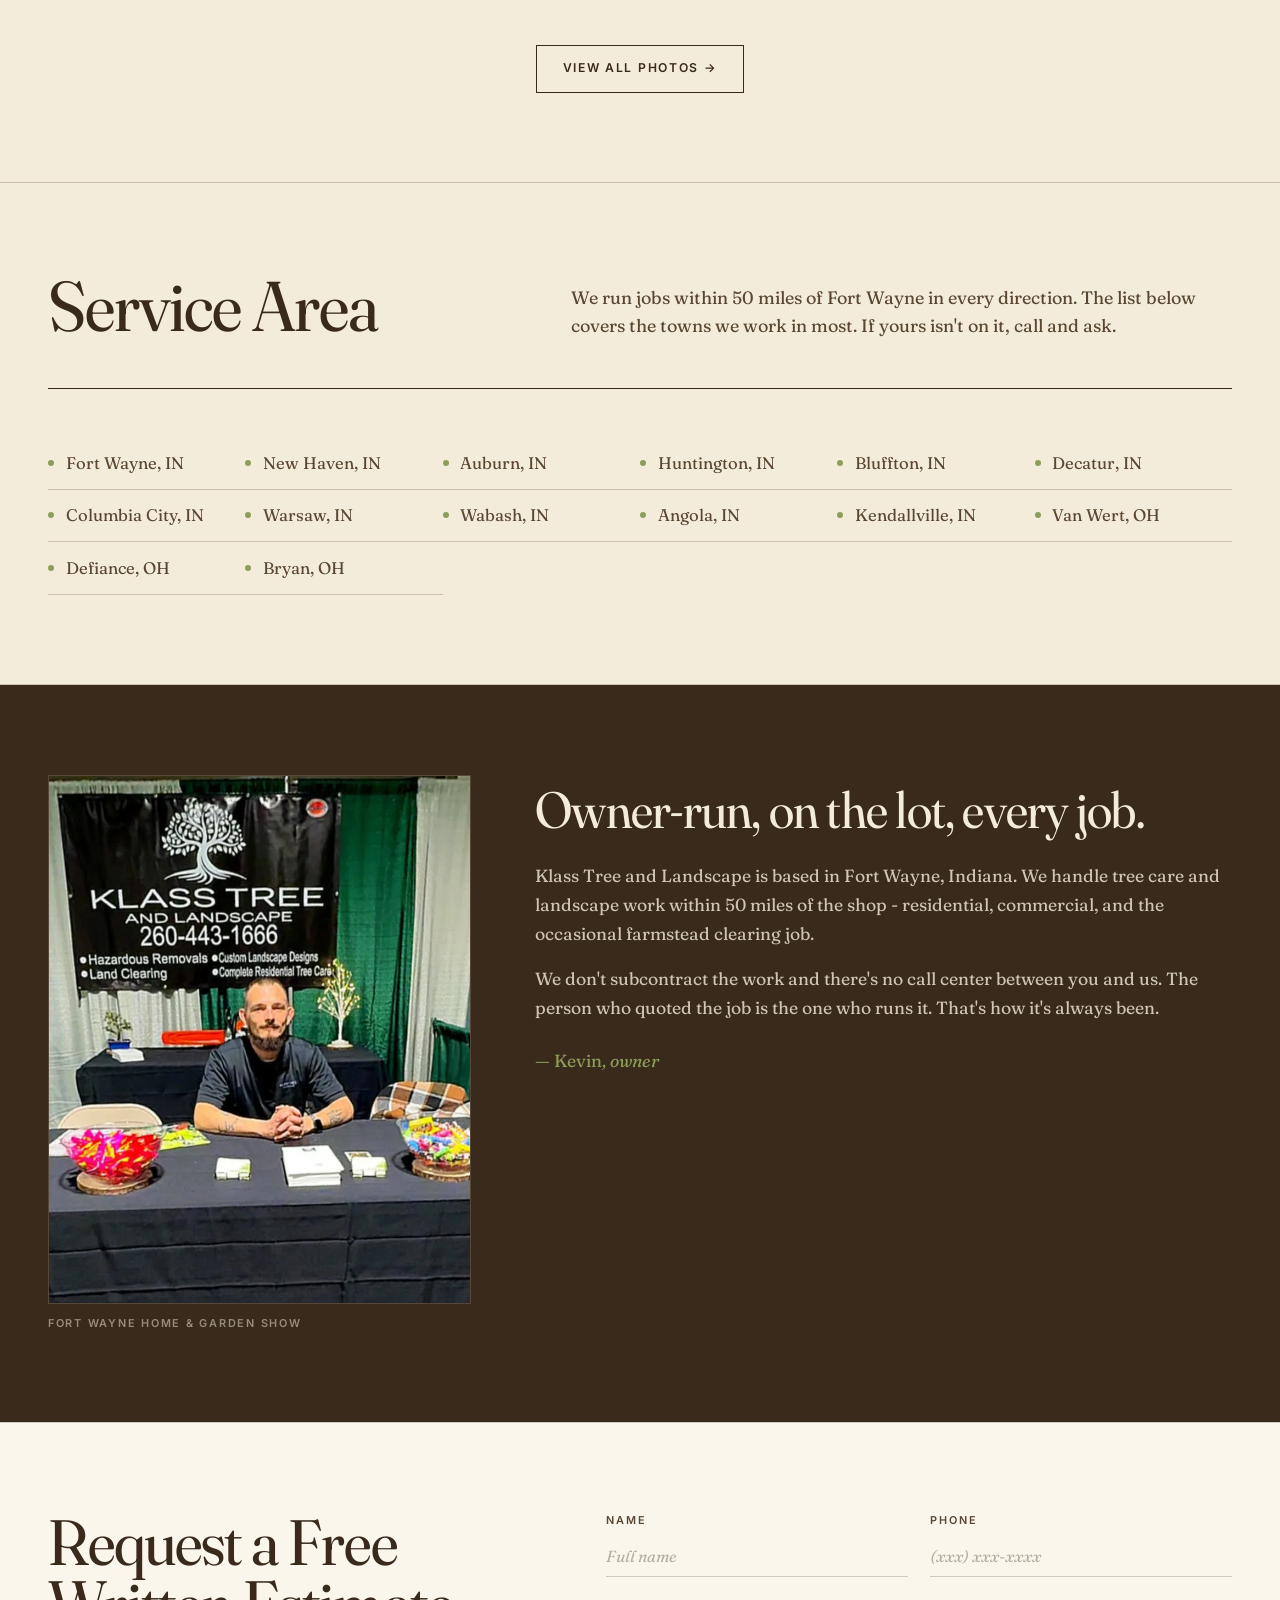
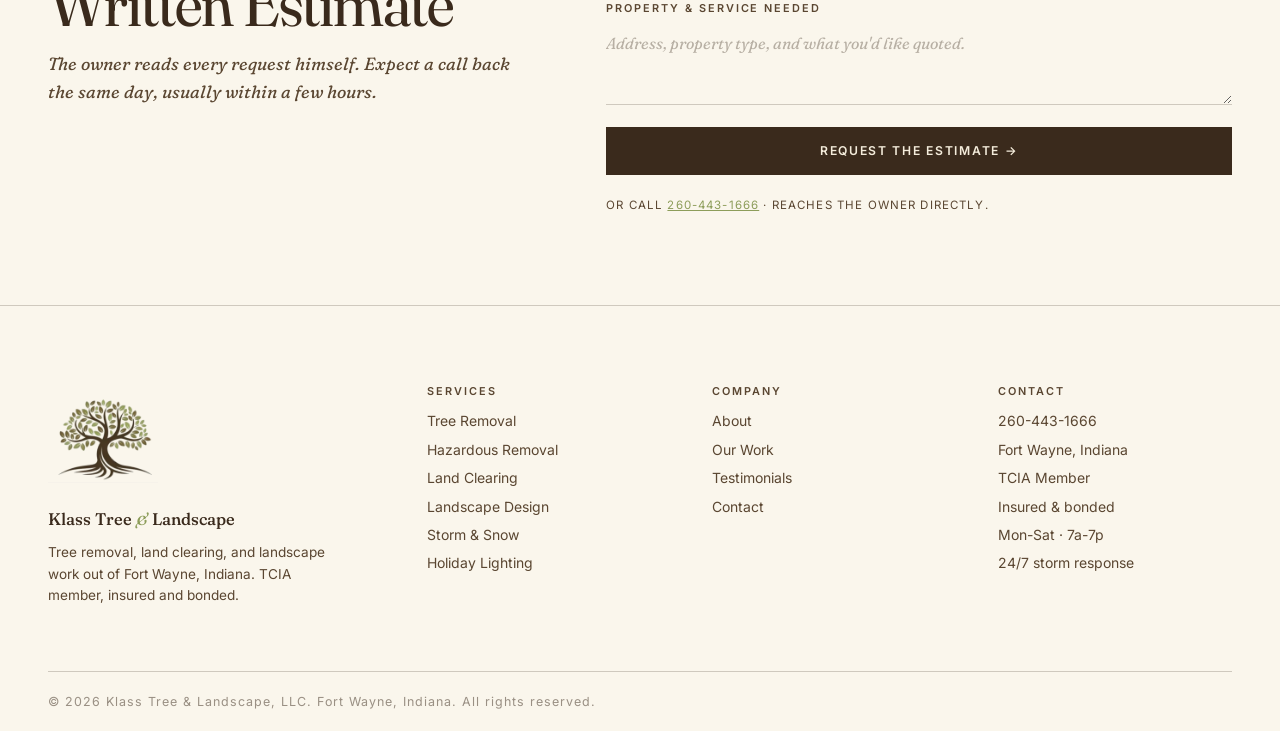
==== commit 18ff8ad1: "feat: add all pages, favicons, and updated assets Multi-page site with about, services, gallery, tes" ====
--- a/index.html
+++ b/index.html
@@ -3,21 +3,24 @@
 <head>
   <meta charset="utf-8">
   <meta name="viewport" content="width=device-width, initial-scale=1">
-  <title>Klass Tree &amp; Landscape — Tree Care, Land Clearing, &amp; Landscaping in Fort Wayne, Indiana</title>
-  <meta name="description" content="Klass Tree &amp; Landscape — TCIA-member tree care, hazardous removals, custom landscape design, land clearing, storm response, snow removal, and holiday lighting within 60 miles of Fort Wayne, Indiana.">
+  <title>Tree Removal &amp; Landscaping in Fort Wayne, IN | Klass Tree &amp; Landscape</title>
+  <meta name="description" content="Fort Wayne tree removal, hazardous tree service, land clearing, landscaping, storm response, and holiday lighting. TCIA member, insured and bonded. 50-mile service area. Call 260-443-1666.">
   <meta name="robots" content="index, follow">
   <meta name="theme-color" content="#3a2a1c">
   <link rel="canonical" href="https://klasstreeandlandscape.com/">
 
-  <meta property="og:title" content="Klass Tree &amp; Landscape — Fort Wayne, Indiana">
-  <meta property="og:description" content="Field-tested tree care, hazardous removals, custom landscape design, and storm response. Serving 60 miles around Fort Wayne, IN.">
+  <meta property="og:title" content="Tree Removal &amp; Landscaping in Fort Wayne, IN | Klass Tree &amp; Landscape">
+  <meta property="og:description" content="Fort Wayne tree removal, hazardous tree service, land clearing, landscaping, storm response, snow removal, and holiday lighting. TCIA member, insured. 260-443-1666.">
   <meta property="og:type" content="website">
   <meta property="og:url" content="https://klasstreeandlandscape.com/">
   <meta property="og:locale" content="en_US">
   <meta property="og:image" content="https://klasstreeandlandscape.com/images/plate-01-climber-lakeside.webp">
   <meta name="twitter:card" content="summary_large_image">
 
-  <link rel="icon" href="images/klass-tree-logo.webp" type="image/webp">
+  <link rel="apple-touch-icon" sizes="180x180" href="/apple-touch-icon.png">
+  <link rel="icon" type="image/png" sizes="32x32" href="/favicon-32x32.png">
+  <link rel="icon" type="image/png" sizes="16x16" href="/favicon-16x16.png">
+  <link rel="manifest" href="/site.webmanifest">
 
   <link rel="preconnect" href="https://fonts.googleapis.com">
   <link rel="preconnect" href="https://fonts.gstatic.com" crossorigin>
@@ -67,18 +70,34 @@
           { "@type": "City", "name": "Bryan, OH" }
         ],
         "makesOffer": [
-          { "@type": "Offer", "itemOffered": { "@type": "Service", "name": "Landscaping &amp; Mulching" } },
-          { "@type": "Offer", "itemOffered": { "@type": "Service", "name": "Custom Hardscape Design" } },
-          { "@type": "Offer", "itemOffered": { "@type": "Service", "name": "Yard Installation &amp; Land Clearing" } },
           { "@type": "Offer", "itemOffered": { "@type": "Service", "name": "Tree Removal" } },
           { "@type": "Offer", "itemOffered": { "@type": "Service", "name": "Hazardous Tree Removal" } },
-          { "@type": "Offer", "itemOffered": { "@type": "Service", "name": "Storm Response &amp; Snow Removal" } },
+          { "@type": "Offer", "itemOffered": { "@type": "Service", "name": "Land Clearing and Yard Installation" } },
+          { "@type": "Offer", "itemOffered": { "@type": "Service", "name": "Custom Landscape Design" } },
+          { "@type": "Offer", "itemOffered": { "@type": "Service", "name": "Mulching and Bed Maintenance" } },
+          { "@type": "Offer", "itemOffered": { "@type": "Service", "name": "Storm Response and Snow Removal" } },
           { "@type": "Offer", "itemOffered": { "@type": "Service", "name": "Residential Holiday Lighting" } }
         ],
         "memberOf": {
           "@type": "Organization",
           "name": "Tree Care Industry Association (TCIA)"
+        },
+        "aggregateRating": {
+          "@type": "AggregateRating",
+          "ratingValue": "5.0",
+          "reviewCount": "6",
+          "bestRating": "5",
+          "worstRating": "1"
         }
+      },
+      {
+        "@type": "FAQPage",
+        "mainEntity": [
+          { "@type": "Question", "name": "How much does tree removal cost in Fort Wayne?", "acceptedAnswer": { "@type": "Answer", "text": "Most residential tree removals in the Fort Wayne area run between $400 and $2,500 depending on tree size, location, and access. We give every customer a free written estimate before any work starts." } },
+          { "@type": "Question", "name": "Are you insured and bonded?", "acceptedAnswer": { "@type": "Answer", "text": "Yes. Klass Tree and Landscape carries full liability and workers' comp insurance, and we are a TCIA member. We can send certificates directly to your insurer or property manager on request." } },
+          { "@type": "Question", "name": "Do you respond to storm damage emergencies?", "acceptedAnswer": { "@type": "Answer", "text": "Yes, 24/7. After a storm we pick up the phone, document the damage for your insurance adjuster, and dispatch a crew as soon as the scene is safe." } },
+          { "@type": "Question", "name": "What areas do you serve?", "acceptedAnswer": { "@type": "Answer", "text": "We work within a 50-mile radius of Fort Wayne, Indiana, including Allen, DeKalb, Whitley, Wells, Adams, Huntington, Wabash, and Noble counties, plus parts of northwest Ohio." } }
+        ]
       }
     ]
   }
@@ -87,294 +106,330 @@
 <body>
   <a class="skip-link" href="#main">Skip to content</a>
 
-  <!-- ============ TOP STRIP ============ -->
+  <!-- TOP STRIP -->
   <div class="strip" role="region" aria-label="Contact strip">
     <div class="strip__inner">
-      <a href="tel:+12604431666" class="strip__phone">260 — 443 — 1666</a>
+      <a href="tel:+12604431666" class="strip__phone">260 - 443 - 1666</a>
       <span class="strip__sep">·</span>
-      <span class="strip__loc">Fort Wayne, Indiana · 60-mile radius</span>
+      <span class="strip__loc">Fort Wayne, Indiana · 50-mile radius</span>
       <span class="strip__sep strip__sep--mobile">·</span>
       <span class="strip__cta">Free written estimates</span>
     </div>
   </div>
 
-  <!-- ============ HEADER ============ -->
+  <!-- HEADER -->
   <header class="hdr" role="banner">
     <div class="hdr__inner">
-      <a href="/" class="hdr__brand" aria-label="Klass Tree and Landscape — home">
-        <img src="images/klass-tree-logo.webp" alt="" class="hdr__mark" width="36" height="36">
+      <a href="/" class="hdr__brand" aria-label="Klass Tree and Landscape - home">
+        <img src="images/klass-tree-logo.webp" alt="" class="hdr__mark" width="52" height="52">
         <span class="hdr__name">Klass Tree <span class="amp">&amp;</span> Landscape</span>
       </a>
       <nav class="hdr__nav" aria-label="Primary">
-        <a href="#specimens">Specimens</a>
-        <a href="#field">Field</a>
-        <a href="#storm">Storm</a>
-        <a href="#coverage">Coverage</a>
-        <a href="#colophon">About</a>
+        <a href="/services">Services</a>
+        <a href="/gallery">Gallery</a>
+        <a href="/testimonials">Testimonials</a>
+        <a href="/about">About</a>
+        <a href="/contact">Contact</a>
       </nav>
       <a href="tel:+12604431666" class="hdr__cta">Call <span>260-443-1666</span></a>
+      <button class="hdr__menu" id="hdr-menu" aria-label="Open navigation menu" aria-expanded="false">
+        <span class="hdr__menu-bar"></span>
+        <span class="hdr__menu-bar"></span>
+        <span class="hdr__menu-bar"></span>
+      </button>
     </div>
   </header>
 
   <main id="main">
 
-    <!-- ============ COVER PAGE ============ -->
+    <!-- HERO / COVER -->
     <section class="cover" aria-labelledby="cover-title">
       <div class="cover__frame">
-        <div class="cover__top">
-          <span class="meta">Volume <span class="num">01</span> · <span class="num">2026</span> Edition</span>
-          <span class="meta meta--right">Fort Wayne, Indiana <span class="dot">·</span> Established <span class="num">[YEAR]</span></span>
-        </div>
-
         <div class="cover__center">
-          <img src="images/klass-tree-logo.webp" alt="Klass Tree and Landscape — tree mark in sage and brown" class="cover__mark" width="220" height="216">
+          <img src="images/klass-tree-logo.webp" alt="Klass Tree and Landscape logo" class="cover__mark" width="340" height="340">
           <h1 id="cover-title" class="cover__title">
             <span class="cover__title-line">Klass Tree</span>
             <span class="cover__title-amp">&amp;</span>
             <span class="cover__title-line">Landscape</span>
           </h1>
-          <p class="cover__sub">A working field guide to honest tree&nbsp;care, custom landscape design, and storm&nbsp;response &mdash; written from the bucket, not the boardroom.</p>
-        </div>
+          <p class="cover__sub">Tree care, land clearing, and landscape work out of Fort Wayne. We show up, do the work right, and clean up after.</p>
+        </div>
+
+        <div class="cover__rule" aria-hidden="true"></div>
 
         <div class="cover__bottom">
           <div class="cover__cell">
-            <span class="meta">I.</span>
-            <span class="cover__cell-label">Telephone</span>
+            <span class="cover__cell-label">Phone</span>
             <a href="tel:+12604431666" class="cover__cell-val">260-443-1666</a>
           </div>
           <div class="cover__cell">
-            <span class="meta">II.</span>
             <span class="cover__cell-label">Coverage</span>
             <span class="cover__cell-val">60 mi · Fort Wayne</span>
           </div>
           <div class="cover__cell">
-            <span class="meta">III.</span>
             <span class="cover__cell-label">Credential</span>
             <span class="cover__cell-val">TCIA Member</span>
           </div>
           <div class="cover__cell">
-            <span class="meta">IV.</span>
             <span class="cover__cell-label">Estimate</span>
             <a href="#estimate" class="cover__cell-val cover__cell-val--link">Request &rarr;</a>
           </div>
         </div>
-
-        <div class="cover__rule" aria-hidden="true"></div>
-        <p class="cover__colophon">Tree care &middot; Hazardous removal &middot; Custom landscape design &middot; Land clearing &middot; Storm response &middot; Snow removal &middot; Holiday lighting</p>
-      </div>
-    </section>
-
-    <!-- ============ PLATE I ============ -->
-    <figure class="plate plate--feature">
-      <div class="plate__img-wrap">
-        <img src="images/plate-01-climber-lakeside.webp" alt="A climber high in a leafless tree above an Indiana lake on a clear winter day" class="plate__img">
-      </div>
-      <figcaption class="plate__cap">
-        <span class="meta plate__num">Plate I.</span>
-        <span class="plate__title">Hazardous removal &mdash; lakeside property</span>
-        <span class="meta plate__loc">Northeastern Indiana &middot; Winter</span>
+      </div>
+    </section>
+
+    <!-- FEATURE IMAGE -->
+    <figure class="feature-img">
+      <div class="feature-img__wrap">
+        <img src="images/plate-01-climber-lakeside.webp" alt="A climber high in a leafless tree above an Indiana lake on a clear winter day" class="feature-img__photo">
+      </div>
+      <figcaption class="feature-img__cap">
+        <span class="feature-img__title">Hazardous removal, lakeside property</span>
+        <span class="feature-img__loc">Northeastern Indiana</span>
       </figcaption>
     </figure>
 
-    <!-- ============ SPECIMENS ============ -->
-    <section class="specimens" id="specimens" aria-labelledby="specimens-title">
-      <header class="specimens__header">
-        <span class="meta">Section A.</span>
-        <h2 id="specimens-title" class="specimens__title">The Specimens<br><em>seven services, plainly stated.</em></h2>
-        <p class="specimens__lede">Every job starts with a written estimate and a clear scope. We do the work the trade asks for &mdash; nothing fancier, nothing rounder. Listed in the order most clients ask for them.</p>
+    <!-- SERVICES -->
+    <section class="services" id="services" aria-labelledby="services-title">
+      <header class="services__header">
+        <h2 id="services-title" class="services__title">Our Services</h2>
+        <p class="services__lede">Every job gets a written estimate before we touch anything. We handle tree removal, land clearing, landscaping, storm cleanup, snow removal, and holiday lighting within 50 miles of Fort Wayne.</p>
       </header>
 
-      <ol class="specimens__list">
-        <li class="specimen">
-          <span class="specimen__num">I</span>
-          <h3 class="specimen__name">Tree Removal</h3>
-          <p class="specimen__desc">Standing trees, leaning trees, dead trees. Climbed, rigged down, or craned out depending on what the lot allows.</p>
-          <span class="specimen__rate">On request</span>
-        </li>
-        <li class="specimen">
-          <span class="specimen__num">II</span>
-          <h3 class="specimen__name">Hazardous Tree Removal</h3>
-          <p class="specimen__desc">Trees over houses, over power lines, split trunks, root failures. The kind of job other crews quote and walk away from.</p>
-          <span class="specimen__rate">On request</span>
-        </li>
-        <li class="specimen">
-          <span class="specimen__num">III</span>
-          <h3 class="specimen__name">Land Clearing &amp; Yard Installation</h3>
-          <p class="specimen__desc">Brush hogged, stumps ground, debris hauled. We hand the lot back ready for sod, gravel, or a new build.</p>
-          <span class="specimen__rate">On request</span>
-        </li>
-        <li class="specimen">
-          <span class="specimen__num">IV</span>
-          <h3 class="specimen__name">Custom Landscape Design</h3>
-          <p class="specimen__desc">Drawn on paper before we touch a shovel. Beds, borders, transplants, fresh mulch &mdash; planned to grow into the property, not against it.</p>
-          <span class="specimen__rate">On request</span>
-        </li>
-        <li class="specimen">
-          <span class="specimen__num">V</span>
-          <h3 class="specimen__name">Mulching &amp; Bed Maintenance</h3>
-          <p class="specimen__desc">Hardwood, dyed, or natural. Edged, weeded, refreshed each spring. Booked by the yard.</p>
-          <span class="specimen__rate">On request</span>
-        </li>
-        <li class="specimen">
-          <span class="specimen__num">VI</span>
-          <h3 class="specimen__name">Storm Response &amp; Snow Removal</h3>
-          <p class="specimen__desc">When the wind quits and the trees are still in the wrong place &mdash; or the driveway disappears &mdash; we&rsquo;re on call. Insurance documentation included.</p>
-          <span class="specimen__rate">24/7</span>
-        </li>
-        <li class="specimen">
-          <span class="specimen__num">VII</span>
-          <h3 class="specimen__name">Residential Holiday Lighting</h3>
-          <p class="specimen__desc">Installed in November, taken down in January, stored for next year. Commercial-grade clips. No more roof ladders in December.</p>
-          <span class="specimen__rate">Seasonal</span>
-        </li>
-      </ol>
-    </section>
-
-    <!-- ============ TOOLKIT ============ -->
-    <section class="toolkit" aria-labelledby="toolkit-title">
-      <header class="toolkit__header">
-        <span class="meta">Section B.</span>
-        <h2 id="toolkit-title" class="toolkit__title">The Toolkit</h2>
+      <ul class="services__list" role="list">
+        <li class="svc-card">
+          <figure class="svc-card__img-wrap">
+            <img src="images/svc-tree-removal.webp" alt="Klass climber in full gear with chainsaw sitting in a tree during a removal job" loading="lazy" class="svc-card__img">
+          </figure>
+          <div class="svc-card__body">
+            <h3 class="svc-card__name">Tree Removal</h3>
+            <p class="svc-card__desc">Standing trees, leaning trees, dead or dying. We climb, rig, and cut them down no matter what the lot looks like. Logs hauled, debris chipped, site cleaned before we leave.</p>
+            <span class="svc-card__rate">Free estimate</span>
+          </div>
+        </li>
+        <li class="svc-card">
+          <figure class="svc-card__img-wrap">
+            <img src="images/svc-hazardous-removal.webp" alt="Crane and climber working together to remove a large bare tree in a residential neighborhood" loading="lazy" class="svc-card__img">
+          </figure>
+          <div class="svc-card__body">
+            <h3 class="svc-card__name">Hazardous Tree Removal</h3>
+            <p class="svc-card__desc">Trees over rooftops, near power lines, or with root failure are a different job. We bring crane access when it's needed and document everything your insurer asks for.</p>
+            <span class="svc-card__rate">Free estimate</span>
+          </div>
+        </li>
+        <li class="svc-card">
+          <figure class="svc-card__img-wrap">
+            <img src="images/svc-land-clearing.webp" alt="Aerial view of a cleared corridor through trees in northeastern Indiana after land clearing work" loading="lazy" class="svc-card__img">
+          </figure>
+          <div class="svc-card__body">
+            <h3 class="svc-card__name">Land Clearing &amp; Yard Installation</h3>
+            <p class="svc-card__desc">Brush removal, stump grinding, debris hauling. We hand the property back cleared and ready - sod, gravel, fence line, new build, whatever comes next.</p>
+            <span class="svc-card__rate">Free estimate</span>
+          </div>
+        </li>
+        <li class="svc-card">
+          <figure class="svc-card__img-wrap">
+            <img src="images/svc-landscape-design.webp" alt="Residential property in Fort Wayne with ornamental tree and maintained yard after landscape design work" loading="lazy" class="svc-card__img">
+          </figure>
+          <div class="svc-card__body">
+            <h3 class="svc-card__name">Custom Landscape Design</h3>
+            <p class="svc-card__desc">Beds, borders, plantings, and mulch planned to work with the property. We draw it out on paper before a shovel goes in.</p>
+            <span class="svc-card__rate">Free estimate</span>
+          </div>
+        </li>
+        <li class="svc-card">
+          <figure class="svc-card__img-wrap">
+            <img src="images/plate-08-felling-autumn.webp" alt="A cleared yard area in autumn after tree felling and debris removal" loading="lazy" class="svc-card__img">
+          </figure>
+          <div class="svc-card__body">
+            <h3 class="svc-card__name">Mulching &amp; Bed Maintenance</h3>
+            <p class="svc-card__desc">Hardwood, dyed, or natural mulch delivered and installed. Beds edged, weeds pulled, borders refreshed. Booked by the yard, scheduled spring through fall.</p>
+            <span class="svc-card__rate">By the yard</span>
+          </div>
+        </li>
+        <li class="svc-card">
+          <figure class="svc-card__img-wrap">
+            <img src="images/svc-storm-snow.webp" alt="Klass crew working a storm-damaged tree in Fort Wayne, Indiana" loading="lazy" class="svc-card__img">
+          </figure>
+          <div class="svc-card__body">
+            <h3 class="svc-card__name">Storm Response &amp; Snow Removal</h3>
+            <p class="svc-card__desc">Wind, ice, and heavy snow don't wait for business hours. We take calls around the clock for storm-damaged trees and snow-covered driveways. Insurance documentation included.</p>
+            <span class="svc-card__rate">24/7</span>
+          </div>
+        </li>
+        <li class="svc-card">
+          <figure class="svc-card__img-wrap">
+            <img src="images/svc-holiday-lighting.webp" alt="Large commercial brick building in Fort Wayne lit up with professional warm holiday lighting at night" loading="lazy" class="svc-card__img">
+          </figure>
+          <div class="svc-card__body">
+            <h3 class="svc-card__name">Residential Holiday Lighting</h3>
+            <p class="svc-card__desc">Installed in November, taken down in January, stored for next year. No ladder trips in December, no tangled mess in the garage.</p>
+            <span class="svc-card__rate">Seasonal</span>
+          </div>
+        </li>
+      </ul>
+    </section>
+
+    <!-- WHY CHOOSE KLASS -->
+    <section class="credentials" aria-labelledby="creds-title">
+      <header class="credentials__header">
+        <h2 id="creds-title" class="credentials__title">Why Choose Klass</h2>
       </header>
-      <div class="toolkit__grid">
-        <div class="tk">
-          <span class="meta">a.</span>
-          <h3 class="tk__name">TCIA Member</h3>
-          <p class="tk__desc">Active member of the Tree Care Industry Association &mdash; the trade body for safety standards in our line of work.</p>
-        </div>
-        <div class="tk">
-          <span class="meta">b.</span>
-          <h3 class="tk__name">Crane &amp; Bucket Equipped</h3>
-          <p class="tk__desc">Owner-operated bucket truck and contracted crane access for the lots that won&rsquo;t take a climber.</p>
-        </div>
-        <div class="tk">
-          <span class="meta">c.</span>
-          <h3 class="tk__name">Insured &amp; Bonded</h3>
-          <p class="tk__desc">Full general liability and workers&rsquo; comp. Certificate provided before we set foot on your property.</p>
-        </div>
-        <div class="tk">
-          <span class="meta">d.</span>
-          <h3 class="tk__name">Local, Owner-Run</h3>
-          <p class="tk__desc">Based in Fort Wayne. You meet the owner on the estimate and you meet him again on the job.</p>
-        </div>
-      </div>
-    </section>
-
-    <!-- ============ STORM PLATE ============ -->
-    <section class="storm" id="storm" aria-labelledby="storm-title">
+      <div class="credentials__grid">
+        <div class="cred">
+          <svg class="cred__icon" viewBox="0 0 44 44" fill="none" xmlns="http://www.w3.org/2000/svg" aria-hidden="true">
+            <rect x="20" y="28" width="4" height="12" fill="#8d9d5a"/>
+            <polygon points="22,5 33,22 11,22" fill="#8d9d5a"/>
+            <polygon points="22,13 35,28 9,28" fill="#8d9d5a" opacity="0.65"/>
+          </svg>
+          <h3 class="cred__name">TCIA Member</h3>
+          <p class="cred__desc">Active member of the Tree Care Industry Association - the trade group that sets safety and training standards for professional tree care.</p>
+        </div>
+        <div class="cred">
+          <svg class="cred__icon" viewBox="0 0 44 44" fill="none" xmlns="http://www.w3.org/2000/svg" aria-hidden="true">
+            <rect x="9" y="8" width="4" height="28" fill="#8d9d5a"/>
+            <rect x="9" y="8" width="26" height="4" fill="#8d9d5a"/>
+            <line x1="33" y1="12" x2="33" y2="29" stroke="#8d9d5a" stroke-width="2.5"/>
+            <path d="M30 29 Q33 34 36 29" stroke="#8d9d5a" stroke-width="2.5" fill="none" stroke-linecap="round"/>
+            <rect x="6" y="36" width="14" height="3" rx="1.5" fill="#8d9d5a"/>
+          </svg>
+          <h3 class="cred__name">Crane &amp; Bucket Equipped</h3>
+          <p class="cred__desc">Owner-operated bucket truck and contracted crane access for jobs that can't be done from a ladder. The right equipment when the lot is tight.</p>
+        </div>
+        <div class="cred">
+          <svg class="cred__icon" viewBox="0 0 44 44" fill="none" xmlns="http://www.w3.org/2000/svg" aria-hidden="true">
+            <path d="M22 4 L36 10 V24 C36 32 22 40 22 40 C22 40 8 32 8 24 V10 Z" fill="#8d9d5a"/>
+            <polyline points="15,22 20,27 29,17" stroke="#f4ecdb" stroke-width="2.5" stroke-linecap="round" stroke-linejoin="round" fill="none"/>
+          </svg>
+          <h3 class="cred__name">Insured &amp; Bonded</h3>
+          <p class="cred__desc">Full general liability and workers' comp. We hand over the certificate before we start.</p>
+        </div>
+        <div class="cred">
+          <svg class="cred__icon" viewBox="0 0 44 44" fill="none" xmlns="http://www.w3.org/2000/svg" aria-hidden="true">
+            <path d="M22 4 C15 4 10 10 10 17 C10 27 22 40 22 40 C22 40 34 27 34 17 C34 10 29 4 22 4 Z" fill="#8d9d5a"/>
+            <circle cx="22" cy="17" r="5" fill="#f4ecdb"/>
+          </svg>
+          <h3 class="cred__name">Local, Owner-Run</h3>
+          <p class="cred__desc">Based in Fort Wayne. The same person who quotes the job runs the crew. You get a direct line, not a dispatcher.</p>
+        </div>
+      </div>
+    </section>
+
+    <!-- STORM CALLOUT -->
+    <section class="storm" aria-labelledby="storm-title">
       <img src="images/plate-09-storm-tree-on-car.webp" alt="A large tree fallen across a parked sedan in an Indiana neighborhood after a storm" class="storm__img">
       <div class="storm__overlay">
-        <span class="meta storm__plate">Plate II.</span>
         <h2 id="storm-title" class="storm__title">When it falls,<br><em>we move.</em></h2>
-        <p class="storm__lede">Wind, ice, lightning &mdash; storms don&rsquo;t schedule. We answer the phone before sunrise, document everything for your insurer, and start the cut as soon as the lot is safe.</p>
+        <p class="storm__lede">Downed limbs, trees on roofs, blocked driveways, insurance calls - we've handled all of it. We pick up before sunrise, start cutting when the lot is safe, and write up what your adjuster needs.</p>
         <a href="tel:+12604431666" class="btn btn--ghost-cream">Call 260-443-1666 &rarr;</a>
       </div>
     </section>
 
-    <!-- ============ FIELD NOTES (process) ============ -->
-    <section class="notes" aria-labelledby="notes-title">
-      <header class="notes__header">
-        <span class="meta">Section C.</span>
-        <h2 id="notes-title" class="notes__title">Field Notes &mdash; <em>how a Klass job runs.</em></h2>
+    <!-- HOW IT WORKS -->
+    <section class="process" aria-labelledby="process-title">
+      <header class="process__header">
+        <h2 id="process-title" class="process__title">How It Works</h2>
+        <p class="process__sub">Here's what a Klass job looks like from start to finish.</p>
       </header>
 
-      <ol class="notes__list">
-        <li class="note">
-          <span class="note__num">01.</span>
-          <div class="note__body">
-            <h3 class="note__name">Site walk &amp; written estimate</h3>
-            <p>The owner comes out, walks the lot with you, and writes the scope on paper. No salesman, no pressure, no ten-day &ldquo;limited time&rdquo; nonsense.</p>
-          </div>
-        </li>
-        <li class="note">
-          <span class="note__num">02.</span>
-          <div class="note__body">
-            <h3 class="note__name">Plan &amp; protect</h3>
-            <p>We mark drop zones, lay plywood over what shouldn&rsquo;t take traffic, and tie off anything that needs rigging. Your beds, your fence, and your dog stay where they are.</p>
-          </div>
-        </li>
-        <li class="note">
-          <span class="note__num">03.</span>
-          <div class="note__body">
-            <h3 class="note__name">Cut &amp; clear</h3>
-            <p>Every cut is staged. Brush goes to the chipper, logs to the truck, debris to the trailer. We don&rsquo;t leave the lot looking like a logging deck.</p>
-          </div>
-        </li>
-        <li class="note">
-          <span class="note__num">04.</span>
-          <div class="note__body">
-            <h3 class="note__name">Rake out &amp; final walk</h3>
-            <p>Sawdust raked, ruts smoothed, chips swept off the drive. We walk the property with you before you sign &mdash; if it isn&rsquo;t right, we fix it before we load up.</p>
+      <ol class="process__list">
+        <li class="step">
+          <span class="step__num">01.</span>
+          <div class="step__body">
+            <h3 class="step__name">Site walk and written estimate</h3>
+            <p>The owner comes out, looks at the job with you, and writes the scope on paper. No sales rep, no pressure, no mystery pricing.</p>
+          </div>
+        </li>
+        <li class="step">
+          <span class="step__num">02.</span>
+          <div class="step__body">
+            <h3 class="step__name">Plan and protect</h3>
+            <p>We mark drop zones, lay plywood over what needs protecting, and rig anything that comes down in sections. Your landscaping, fence, and driveway stay where they are.</p>
+          </div>
+        </li>
+        <li class="step">
+          <span class="step__num">03.</span>
+          <div class="step__body">
+            <h3 class="step__name">Cut and clear</h3>
+            <p>Every cut is staged. Brush goes to the chipper, logs to the truck, debris to the trailer. We don't leave a lot looking like a logging deck.</p>
+          </div>
+        </li>
+        <li class="step">
+          <span class="step__num">04.</span>
+          <div class="step__body">
+            <h3 class="step__name">Rake out and final walk</h3>
+            <p>Sawdust raked, ruts smoothed, chips swept off the pavement. We walk the property with you before loading up. If something's not right, we fix it before we leave.</p>
           </div>
         </li>
       </ol>
     </section>
 
-    <!-- ============ FROM THE FIELD GALLERY ============ -->
-    <section class="field" id="field" aria-labelledby="field-title">
-      <header class="field__header">
-        <span class="meta">Section D.</span>
-        <h2 id="field-title" class="field__title">From the Field <br><em>plates III &mdash; XIII.</em></h2>
-        <p class="field__lede">Every photograph below is a job we ran. No stock, no renders, no AI &mdash; just what came back from the truck&rsquo;s phone.</p>
+    <!-- OUR WORK / GALLERY -->
+    <section class="gallery" id="gallery" aria-labelledby="gallery-title">
+      <header class="gallery__header">
+        <h2 id="gallery-title" class="gallery__title">Our Work</h2>
+        <p class="gallery__lede">Every photo is a real job in northeast Indiana or northwest Ohio. No stock, no renders.</p>
       </header>
 
-      <div class="field__mosaic">
-        <figure class="mfig mfig--tall">
+      <div class="gallery__mosaic">
+        <figure class="gfig gfig--tall">
           <img src="images/plate-02-climber-rigging.webp" alt="Klass climber in a hard hat sitting in a tree with rigging gear and a chainsaw" loading="lazy">
-          <figcaption><span class="meta">Plate III.</span> Climber &amp; rigging &middot; <em>residential removal</em></figcaption>
-        </figure>
-        <figure class="mfig mfig--wide">
+          <figcaption>Climber with rigging gear, residential removal</figcaption>
+        </figure>
+        <figure class="gfig gfig--wide">
           <img src="images/plate-07-bucket-truck-autumn.webp" alt="Klass bucket truck working a tall tree on a rural Indiana road in fall colors" loading="lazy">
-          <figcaption><span class="meta">Plate IV.</span> Bucket truck &middot; <em>autumn corridor</em></figcaption>
-        </figure>
-        <figure class="mfig mfig--tall">
+          <figcaption>Bucket truck, autumn corridor</figcaption>
+        </figure>
+        <figure class="gfig gfig--tall">
           <img src="images/plate-04-silhouette-storm-sky.webp" alt="A climber silhouetted in a tall tree against a stormy late-afternoon sky over power lines" loading="lazy">
-          <figcaption><span class="meta">Plate V.</span> Storm-sky climb &middot; <em>line clearance</em></figcaption>
-        </figure>
-        <figure class="mfig mfig--wide">
+          <figcaption>Line clearance, storm sky</figcaption>
+        </figure>
+        <figure class="gfig gfig--wide">
           <img src="images/plate-06-crane-removal-autumn.webp" alt="A yellow crane reaching into a stand of autumn trees during a tree removal job" loading="lazy">
-          <figcaption><span class="meta">Plate VI.</span> Crane assist &middot; <em>tight residential lot</em></figcaption>
-        </figure>
-        <figure class="mfig mfig--tall">
-          <img src="images/plate-05-bucket-cut-closeup.webp" alt="A close-up of a Klass climber cutting a thick log from a bucket with a chainsaw" loading="lazy">
-          <figcaption><span class="meta">Plate VII.</span> Bucket cut &middot; <em>oak section</em></figcaption>
-        </figure>
-        <figure class="mfig mfig--square">
+          <figcaption>Crane assist, tight residential lot</figcaption>
+        </figure>
+        <figure class="gfig gfig--tall">
+          <img src="images/plate-bucket-truck-operator.webp" alt="Klass bucket truck operator in a Hi-Ranger lift working a large tree in Fort Wayne" loading="lazy">
+          <figcaption>Bucket truck operator at work</figcaption>
+        </figure>
+        <figure class="gfig gfig--square">
           <img src="images/plate-08-felling-autumn.webp" alt="A worker walking through a recently felled stand of autumn trees" loading="lazy">
-          <figcaption><span class="meta">Plate VIII.</span> Felling &middot; <em>land clearing</em></figcaption>
-        </figure>
-        <figure class="mfig mfig--wide">
+          <figcaption>Felling, land clearing</figcaption>
+        </figure>
+        <figure class="gfig gfig--wide">
           <img src="images/plate-10-storm-tree-on-house.webp" alt="A large tree leaned over a house after a winter storm, snow on the ground" loading="lazy">
-          <figcaption><span class="meta">Plate IX.</span> Tree on a house &middot; <em>storm response</em></figcaption>
-        </figure>
-        <figure class="mfig mfig--square">
-          <img src="images/plate-11-snow-removal.webp" alt="A worker pushing a snowblower through a heavy Indiana blizzard" loading="lazy">
-          <figcaption><span class="meta">Plate X.</span> Snow removal &middot; <em>winter blizzard</em></figcaption>
-        </figure>
-        <figure class="mfig mfig--tall">
+          <figcaption>Tree on a house, storm response</figcaption>
+        </figure>
+        <figure class="gfig gfig--square">
+          <img src="images/svc-storm-snow.webp" alt="Klass crew responding to a storm-damaged tree in Fort Wayne" loading="lazy">
+          <figcaption>Storm response, on the ground fast</figcaption>
+        </figure>
+        <figure class="gfig gfig--tall">
           <img src="images/plate-03-silhouette-pines.webp" alt="A climber silhouetted in a tall pine tree against a grey overcast sky" loading="lazy">
-          <figcaption><span class="meta">Plate XI.</span> Climb &middot; <em>white pine removal</em></figcaption>
-        </figure>
-        <figure class="mfig mfig--wide">
+          <figcaption>White pine removal</figcaption>
+        </figure>
+        <figure class="gfig gfig--wide">
           <img src="images/plate-13-holiday-lights-property.webp" alt="A large brick property in northeast Indiana lit up with installed white holiday lighting at night" loading="lazy">
-          <figcaption><span class="meta">Plate XII.</span> Holiday lighting &middot; <em>full property install</em></figcaption>
-        </figure>
-        <figure class="mfig mfig--square">
+          <figcaption>Holiday lighting, full property install</figcaption>
+        </figure>
+        <figure class="gfig gfig--square">
           <img src="images/plate-12-holiday-lights-house.webp" alt="A residential home with multicolored Klass holiday lighting on the rooflines and trim" loading="lazy">
-          <figcaption><span class="meta">Plate XIII.</span> Residential lights &middot; <em>color program</em></figcaption>
-        </figure>
-      </div>
-    </section>
-
-    <!-- ============ COVERAGE ============ -->
-    <section class="coverage" id="coverage" aria-labelledby="coverage-title">
-      <header class="coverage__header">
-        <span class="meta">Section E.</span>
-        <h2 id="coverage-title" class="coverage__title">Coverage</h2>
-        <p class="coverage__lede">Sixty miles, in every direction, from a shop in Fort Wayne, Indiana. Beyond the line, ask &mdash; we&rsquo;ve been known to drive for the right job.</p>
+          <figcaption>Residential lights, color program</figcaption>
+        </figure>
+      </div>
+      <div class="gallery__footer">
+        <a href="/gallery" class="btn btn--outline">View all photos &rarr;</a>
+      </div>
+    </section>
+
+    <!-- SERVICE AREA -->
+    <section class="service-area" id="service-area" aria-labelledby="area-title">
+      <header class="service-area__header">
+        <h2 id="area-title" class="service-area__title">Service Area</h2>
+        <p class="service-area__lede">We run jobs within 50 miles of Fort Wayne in every direction. The list below covers the towns we work in most. If yours isn't on it, call and ask.</p>
       </header>
 
-      <ul class="coverage__list" role="list">
+      <ul class="service-area__list" role="list">
         <li>Fort Wayne, IN</li>
         <li>New Haven, IN</li>
         <li>Auburn, IN</li>
@@ -392,102 +447,96 @@
       </ul>
     </section>
 
-    <!-- ============ COLOPHON / ABOUT ============ -->
-    <section class="colophon" id="colophon" aria-labelledby="colophon-title">
-      <div class="colophon__inner">
-        <figure class="colophon__portrait">
-          <img src="images/owner-trade-show.webp" alt="The owner of Klass Tree and Landscape standing in front of the company banner with a chainsaw at the Fort Wayne Home and Garden Show">
-          <figcaption class="meta">Plate XIV. &mdash; Fort Wayne Home &amp; Garden Show</figcaption>
-        </figure>
-        <div class="colophon__text">
-          <span class="meta">Section F. &mdash; Colophon</span>
-          <h2 id="colophon-title" class="colophon__title">Owner-run, on the lot, every job.</h2>
-          <p>Klass Tree &amp; Landscape is a small, owner-operated tree care and landscaping company based in Fort Wayne, Indiana. We take work within sixty miles of the shop &mdash; residential, commercial, and the occasional farmstead clear-out.</p>
-          <p>We don&rsquo;t subcontract the work and we don&rsquo;t hide behind a sales rep. The same person who quoted the job swings the saw or runs the bucket. That&rsquo;s the only model that&rsquo;s ever felt right to us.</p>
-          <p class="colophon__sig">&mdash; <span>[OWNER NAME]</span>, owner</p>
-          <p class="colophon__set">Set in Fraunces, Inter, and JetBrains Mono. <br>Printed digitally for Klass Tree &amp; Landscape, Fort Wayne, IN.</p>
-        </div>
-      </div>
-    </section>
-
-    <!-- ============ ESTIMATE STRIP ============ -->
+    <!-- ABOUT -->
+    <section class="about" id="about" aria-labelledby="about-title">
+      <div class="about__inner">
+        <figure class="about__portrait">
+          <img src="images/owner-klass-tree-trade-show-booth.webp" alt="Owner of Klass Tree and Landscape seated at the Fort Wayne Home and Garden Show booth">
+          <figcaption>Fort Wayne Home &amp; Garden Show</figcaption>
+        </figure>
+        <div class="about__text">
+          <h2 id="about-title" class="about__title">Owner-run, on the lot, every job.</h2>
+          <p>Klass Tree and Landscape is based in Fort Wayne, Indiana. We handle tree care and landscape work within 50 miles of the shop - residential, commercial, and the occasional farmstead clearing job.</p>
+          <p>We don't subcontract the work and there's no call center between you and us. The person who quoted the job is the one who runs it. That's how it's always been.</p>
+          <p class="about__sig">&mdash; <span>Kevin</span>, owner</p>
+        </div>
+      </div>
+    </section>
+
+    <!-- ESTIMATE -->
     <section class="estimate" id="estimate" aria-labelledby="est-title">
       <div class="estimate__inner">
         <div class="estimate__left">
-          <span class="meta">Section G.</span>
           <h2 id="est-title" class="estimate__title">Request a Free<br>Written Estimate</h2>
-          <p>The owner reads every request himself. You&rsquo;ll get a call back the same day &mdash; usually within a few hours.</p>
-        </div>
-        <form class="estimate__form" onsubmit="event.preventDefault(); alert('Form is a placeholder for v1 — wire to a real backend (e.g. Resend) before launch.');">
+          <p>The owner reads every request himself. Expect a call back the same day, usually within a few hours.</p>
+        </div>
+        <form class="estimate__form" onsubmit="event.preventDefault(); alert('Form is a placeholder for v1 - wire to a real backend before launch.');">
           <label class="fld">
-            <span class="meta">i. Name</span>
+            <span class="fld__label">Name</span>
             <input type="text" name="name" required placeholder="Full name">
           </label>
           <label class="fld">
-            <span class="meta">ii. Phone</span>
+            <span class="fld__label">Phone</span>
             <input type="tel" name="phone" required placeholder="(xxx) xxx-xxxx">
           </label>
           <label class="fld fld--full">
-            <span class="meta">iii. Property &amp; service needed</span>
+            <span class="fld__label">Property &amp; service needed</span>
             <textarea name="msg" rows="3" placeholder="Address, property type, and what you'd like quoted."></textarea>
           </label>
           <button type="submit" class="btn btn--solid">Request the estimate &rarr;</button>
-          <p class="fld__note">Or call <a href="tel:+12604431666">260-443-1666</a> &middot; reaches the owner directly.</p>
+          <p class="fld__note">Or call <a href="tel:+12604431666">260-443-1666</a> · reaches the owner directly.</p>
         </form>
       </div>
     </section>
 
   </main>
 
-  <!-- ============ FOOTER ============ -->
+  <!-- FOOTER -->
   <footer class="ftr" role="contentinfo">
     <div class="ftr__inner">
       <div class="ftr__col ftr__col--brand">
-        <img src="images/klass-tree-logo.webp" alt="Klass Tree and Landscape mark" class="ftr__mark" width="60" height="59">
+        <img src="images/klass-tree-logo.webp" alt="Klass Tree and Landscape" class="ftr__mark" width="110" height="111">
         <p class="ftr__name">Klass Tree <span class="amp">&amp;</span> Landscape</p>
-        <p class="ftr__tag">Field-tested tree care, custom landscape design, and storm response &mdash; from a shop in Fort Wayne, Indiana.</p>
+        <p class="ftr__tag">Tree removal, land clearing, and landscape work out of Fort Wayne, Indiana. TCIA member, insured and bonded.</p>
       </div>
       <div class="ftr__col">
-        <span class="meta">Specimens</span>
+        <span class="ftr__col-label">Services</span>
         <ul>
-          <li><a href="#specimens">Tree Removal</a></li>
-          <li><a href="#specimens">Hazardous Removal</a></li>
-          <li><a href="#specimens">Land Clearing</a></li>
-          <li><a href="#specimens">Landscape Design</a></li>
-          <li><a href="#specimens">Storm &amp; Snow</a></li>
-          <li><a href="#specimens">Holiday Lighting</a></li>
+          <li><a href="/services">Tree Removal</a></li>
+          <li><a href="/services">Hazardous Removal</a></li>
+          <li><a href="/services">Land Clearing</a></li>
+          <li><a href="/services">Landscape Design</a></li>
+          <li><a href="/services">Storm &amp; Snow</a></li>
+          <li><a href="/services">Holiday Lighting</a></li>
         </ul>
       </div>
       <div class="ftr__col">
-        <span class="meta">Coverage</span>
+        <span class="ftr__col-label">Company</span>
         <ul>
-          <li>Fort Wayne, IN</li>
-          <li>Auburn &middot; Huntington</li>
-          <li>Bluffton &middot; Decatur</li>
-          <li>Warsaw &middot; Wabash</li>
-          <li>Angola &middot; Kendallville</li>
-          <li>NW Ohio</li>
+          <li><a href="/about">About</a></li>
+          <li><a href="/gallery">Our Work</a></li>
+          <li><a href="/testimonials">Testimonials</a></li>
+          <li><a href="/contact">Contact</a></li>
         </ul>
       </div>
       <div class="ftr__col">
-        <span class="meta">Contact</span>
+        <span class="ftr__col-label">Contact</span>
         <ul>
           <li><a href="tel:+12604431666">260-443-1666</a></li>
           <li>Fort Wayne, Indiana</li>
           <li>TCIA Member</li>
           <li>Insured &amp; bonded</li>
-          <li>Mon &mdash; Sat &middot; 7a&ndash;7p</li>
+          <li>Mon-Sat · 7a-7p</li>
           <li>24/7 storm response</li>
         </ul>
       </div>
     </div>
     <div class="ftr__legal">
       <span>&copy; <span id="yr">2026</span> Klass Tree &amp; Landscape, LLC. Fort Wayne, Indiana. All rights reserved.</span>
-      <span>Set in Fraunces, Inter, JetBrains Mono.</span>
     </div>
   </footer>
 
-  <!-- ============ MOBILE STICKY BAR ============ -->
+  <!-- MOBILE STICKY BAR -->
   <div class="msb" id="msb" aria-hidden="true">
     <a href="tel:+12604431666" class="msb__btn msb__btn--call">Call 260-443-1666</a>
     <a href="#estimate" class="msb__btn msb__btn--est">Free Estimate &rarr;</a>
--- a/css/styles.css
+++ b/css/styles.css
@@ -1,39 +1,29 @@
 /* =====================================================================
    KLASS TREE & LANDSCAPE — styles.css
-   Archetype: field guide / specimen catalog
-   Display: Fraunces · Body: Inter · Mono: JetBrains Mono
+   Display: Fraunces · Body: Inter
    ===================================================================== */
 
 :root {
-  /* color tokens — pulled from the real logo */
-  --cream:    #f4ecdb;
-  --paper:    #faf6ec;
-  --bark:     #3a2a1c;
-  --bark-mid: #5a4631;
-  --sage:     #8d9d5a;
-  --moss:     #5e6e3d;
-  --ink:      #1a1a1a;
-  --rule:     rgba(58, 42, 28, 0.22);
-  --rule-soft:rgba(58, 42, 28, 0.10);
-
-  /* type */
+  --cream:     #f4ecdb;
+  --paper:     #faf6ec;
+  --bark:      #3a2a1c;
+  --bark-mid:  #5a4631;
+  --sage:      #8d9d5a;
+  --moss:      #5e6e3d;
+  --ink:       #1a1a1a;
+  --rule:      rgba(58, 42, 28, 0.22);
+  --rule-soft: rgba(58, 42, 28, 0.10);
+
   --serif: "Fraunces", Georgia, "Times New Roman", serif;
   --sans:  "Inter", system-ui, -apple-system, Segoe UI, Roboto, sans-serif;
-  /* "label" is the new eyebrow/nav/utility font — Inter semibold uppercase, no monospace */
   --label: "Inter", system-ui, -apple-system, Segoe UI, Roboto, sans-serif;
 
-  /* layout */
-  --gut: clamp(1.25rem, 4vw, 3rem);
+  --gut:  clamp(1.25rem, 4vw, 3rem);
   --maxw: 1320px;
 }
 
 * { box-sizing: border-box; }
-
-html {
-  scroll-behavior: smooth;
-  -webkit-text-size-adjust: 100%;
-}
-
+html { scroll-behavior: smooth; -webkit-text-size-adjust: 100%; }
 body {
   margin: 0;
   font-family: var(--sans);
@@ -41,11 +31,9 @@
   line-height: 1.55;
   color: var(--ink);
   background: var(--cream);
-  font-feature-settings: "ss01", "ss02";
   -webkit-font-smoothing: antialiased;
   text-rendering: optimizeLegibility;
 }
-
 img { max-width: 100%; display: block; }
 a { color: inherit; }
 button { font: inherit; cursor: pointer; }
@@ -53,52 +41,26 @@
 .skip-link {
   position: absolute; left: -9999px; top: 0;
   background: var(--bark); color: var(--cream); padding: 0.6rem 1rem;
-  font-family: var(--label); font-weight: 600; font-size: 0.72rem; letter-spacing: 0.18em; text-transform: uppercase;
-  z-index: 100;
+  font-family: var(--label); font-weight: 600; font-size: 0.72rem;
+  letter-spacing: 0.18em; text-transform: uppercase; z-index: 100;
 }
 .skip-link:focus { left: 8px; top: 8px; }
-
-:focus-visible {
-  outline: 2px solid var(--bark);
-  outline-offset: 3px;
-}
-
-/* shared eyebrow — Inter semibold uppercase */
-.meta {
+:focus-visible { outline: 2px solid var(--bark); outline-offset: 3px; }
+
+/* Shared eyebrow label */
+.eyebrow {
   font-family: var(--label);
   font-weight: 600;
   font-size: 0.72rem;
   letter-spacing: 0.18em;
   text-transform: uppercase;
-  color: var(--bark);
-  display: inline-flex;
-  align-items: center;
-  gap: 0.6rem;
-}
-.meta::before {
-  content: "";
-  display: inline-block;
-  width: 28px; height: 1px;
-  background: var(--sage);
-}
-.meta--right { flex-direction: row-reverse; }
-.meta--right::before { background: var(--bark); }
-
-.num {
-  font-family: var(--serif);
-  font-style: italic;
-  font-variation-settings: "opsz" 96, "SOFT" 50;
-  font-weight: 400;
-  letter-spacing: 0;
-  text-transform: none;
+  color: var(--bark-mid);
+  display: block;
+  margin-bottom: 0.75rem;
 }
 
 /* ============ TOP STRIP ============ */
-.strip {
-  background: var(--bark);
-  color: var(--cream);
-  border-bottom: 1px solid #000;
-}
+.strip { background: var(--bark); color: var(--cream); border-bottom: 1px solid #000; }
 .strip__inner {
   max-width: var(--maxw);
   margin: 0 auto;
@@ -113,12 +75,8 @@
   text-transform: uppercase;
 }
 .strip__phone {
-  color: var(--cream);
-  text-decoration: none;
-  font-weight: 700;
-  letter-spacing: 0.1em;
-  border-bottom: 1px solid transparent;
-  transition: border-color .2s;
+  color: var(--cream); text-decoration: none; font-weight: 700;
+  letter-spacing: 0.1em; border-bottom: 1px solid transparent; transition: border-color .2s;
 }
 .strip__phone:hover { border-color: var(--sage); }
 .strip__loc { opacity: 0.75; }
@@ -134,204 +92,160 @@
 .hdr {
   background: var(--cream);
   border-bottom: 1px solid var(--rule);
-  position: sticky;
-  top: 0;
-  z-index: 50;
+  position: sticky; top: 0; z-index: 50;
   backdrop-filter: blur(8px);
 }
 .hdr__inner {
-  max-width: var(--maxw);
-  margin: 0 auto;
-  padding: 0.85rem var(--gut);
-  display: grid;
-  grid-template-columns: auto 1fr auto;
-  align-items: center;
-  gap: 1.5rem;
-}
-.hdr__brand {
-  display: flex;
-  align-items: center;
-  gap: 0.7rem;
-  text-decoration: none;
-  color: var(--bark);
-}
-.hdr__mark { width: 36px; height: 36px; }
+  max-width: var(--maxw); margin: 0 auto; padding: 0.85rem var(--gut);
+  display: grid; grid-template-columns: auto 1fr auto; align-items: center; gap: 1.5rem;
+}
+.hdr__brand { display: flex; align-items: center; gap: 0.7rem; text-decoration: none; color: var(--bark); }
+.hdr__mark { width: auto; height: 52px; display: block; }
 .hdr__name {
   font-family: var(--serif);
   font-variation-settings: "opsz" 36, "SOFT" 30;
-  font-weight: 500;
-  font-size: 1.05rem;
-  letter-spacing: 0.005em;
-  white-space: nowrap;
-}
-.hdr__name .amp {
-  font-style: italic;
-  color: var(--sage);
-  font-weight: 400;
-  padding: 0 0.05em;
-}
+  font-weight: 500; font-size: 1.05rem; letter-spacing: 0.005em; white-space: nowrap;
+}
+.hdr__name .amp { font-style: italic; color: var(--sage); font-weight: 400; padding: 0 0.05em; }
 .hdr__nav {
-  display: flex;
-  justify-content: center;
-  gap: 1.9rem;
-  font-family: var(--label);
-  font-weight: 600;
-  font-size: 0.78rem;
-  letter-spacing: 0.14em;
-  text-transform: uppercase;
+  display: flex; justify-content: center; gap: 1.9rem;
+  font-family: var(--label); font-weight: 600; font-size: 0.78rem;
+  letter-spacing: 0.14em; text-transform: uppercase;
 }
 .hdr__nav a {
-  text-decoration: none;
-  color: var(--bark);
-  padding-bottom: 3px;
-  border-bottom: 1px solid transparent;
-  transition: border-color .2s;
+  text-decoration: none; color: var(--bark);
+  padding-bottom: 3px; border-bottom: 1px solid transparent; transition: border-color .2s;
 }
 .hdr__nav a:hover { border-color: var(--sage); }
 .hdr__cta {
-  font-family: var(--label);
-  font-weight: 600;
-  font-size: 0.76rem;
-  letter-spacing: 0.14em;
-  text-transform: uppercase;
-  text-decoration: none;
-  color: var(--cream);
+  font-family: var(--label); font-weight: 600; font-size: 0.76rem;
+  letter-spacing: 0.14em; text-transform: uppercase; text-decoration: none;
+  color: var(--cream); background: var(--bark); padding: 0.75rem 1.15rem;
+  border: 1px solid var(--bark); transition: background .2s; white-space: nowrap;
+}
+.hdr__cta:hover { background: var(--moss); border-color: var(--moss); }
+.hdr__menu {
+  display: none;
+  flex-direction: column;
+  justify-content: center;
+  gap: 5px;
+  background: none;
+  border: none;
+  padding: 6px 4px;
+  cursor: pointer;
+  width: 36px;
+  height: 36px;
+}
+.hdr__menu-bar {
+  display: block;
+  width: 22px;
+  height: 2px;
   background: var(--bark);
-  padding: 0.75rem 1.15rem;
-  border: 1px solid var(--bark);
-  transition: background .2s;
-  white-space: nowrap;
-}
-.hdr__cta:hover { background: var(--moss); border-color: var(--moss); }
-.hdr__cta span { display: inline; }
+  transition: transform .25s ease, opacity .2s ease;
+  transform-origin: center;
+}
+/* X state */
+.hdr.nav-open .hdr__menu-bar:nth-child(1) { transform: translateY(7px) rotate(45deg); }
+.hdr.nav-open .hdr__menu-bar:nth-child(2) { opacity: 0; }
+.hdr.nav-open .hdr__menu-bar:nth-child(3) { transform: translateY(-7px) rotate(-45deg); }
+
 @media (max-width: 920px) {
+  .hdr { position: sticky; top: 0; z-index: 50; }
+  .hdr__inner { grid-template-columns: 1fr auto auto; gap: 0.75rem; }
   .hdr__nav { display: none; }
-  .hdr__inner { grid-template-columns: 1fr auto; }
-  .hdr__cta span { display: none; }
-}
-
-/* ============ COVER PAGE — full-bleed viewport hero ============ */
+  .hdr__cta { display: none; }
+  .hdr__menu { display: flex; }
+
+  /* Mobile nav dropdown */
+  .hdr.nav-open .hdr__nav {
+    display: flex;
+    flex-direction: column;
+    position: absolute;
+    top: 100%; left: 0; right: 0;
+    background: var(--cream);
+    border-bottom: 2px solid var(--bark);
+    padding: 0.5rem 0;
+    gap: 0;
+    box-shadow: 0 8px 24px rgba(58,42,28,0.12);
+  }
+  .hdr.nav-open .hdr__nav a {
+    padding: 1rem var(--gut);
+    font-size: 0.82rem;
+    border-bottom: 1px solid var(--rule-soft);
+    border-left: none;
+    border-right: none;
+    display: block;
+    width: 100%;
+  }
+  .hdr.nav-open .hdr__nav a:last-child { border-bottom: none; }
+  .hdr.nav-open .hdr__nav a:hover { background: var(--paper); border-color: transparent; }
+}
+
+/* ============ COVER ============ */
 .cover {
-  /* full-bleed paper-rule pattern across the entire above-the-fold section */
   background:
     repeating-linear-gradient(0deg, transparent 0, transparent 34px, var(--rule-soft) 34px, var(--rule-soft) 35px),
     var(--paper);
-  /* fill the visible viewport minus header (~73px) and top strip (~38px) */
   min-height: calc(100svh - 112px);
-  padding: clamp(0.9rem, 1.6vw, 1.4rem) var(--gut) clamp(1.5rem, 3vw, 2.5rem);
-  display: flex;
-  align-items: stretch;
-  position: relative;
+  padding: 0 var(--gut) 0;
+  display: flex; align-items: stretch; position: relative;
   border-bottom: 1px solid var(--rule);
 }
 .cover__frame {
-  max-width: var(--maxw);
-  width: 100%;
-  margin: 0 auto;
-  position: relative;
-  display: flex;
-  flex-direction: column;
-}
-.cover__frame::before,
-.cover__frame::after { display: none; }
-
-.cover__top {
-  display: flex;
-  justify-content: space-between;
-  align-items: flex-start;
-  gap: 1rem;
-  padding-bottom: 0.9rem;
-  border-bottom: 1px solid var(--rule);
-  font-family: var(--label);
-  font-weight: 600;
-  font-size: 0.72rem;
-  text-transform: uppercase;
-  letter-spacing: 0.16em;
-}
-.cover__top .meta::before { display: none; }
-.cover__top .meta { padding: 0; }
-.cover__top .dot { color: var(--sage); padding: 0 0.3em; }
-
+  max-width: var(--maxw); width: 100%; margin: 0 auto;
+  display: flex; flex-direction: column;
+}
 .cover__center {
   text-align: center;
-  padding: clamp(1.2rem, 3vw, 2.4rem) 0 clamp(1.2rem, 2.5vw, 2rem);
-  display: flex;
-  flex-direction: column;
-  align-items: center;
-  gap: clamp(0.7rem, 1.4vw, 1.1rem);
-  flex: 1;
-  justify-content: center;
+  padding: clamp(0.75rem, 2vw, 1.5rem) 0 clamp(0.75rem, 1.5vw, 1.25rem);
+  display: flex; flex-direction: column; align-items: center;
+  gap: clamp(0.4rem, 0.9vw, 0.75rem);
+  justify-content: flex-start;
 }
 .cover__mark {
-  width: clamp(100px, 14vw, 170px);
-  height: auto;
-  mix-blend-mode: multiply;
+  width: clamp(200px, 28vw, 340px); height: auto;
   margin-bottom: 0.3rem;
 }
 .cover__title {
   font-family: var(--serif);
   font-variation-settings: "opsz" 144, "SOFT" 30;
   font-weight: 400;
-  font-size: clamp(2.6rem, 9vw, 7.5rem);
-  line-height: 0.9;
-  letter-spacing: -0.02em;
-  color: var(--bark);
-  margin: 0;
-  display: flex;
-  flex-direction: column;
-  align-items: center;
+  font-size: clamp(2.2rem, 7vw, 6rem);
+  line-height: 0.9; letter-spacing: -0.02em;
+  color: var(--bark); margin: 0;
+  display: flex; flex-direction: column; align-items: center;
 }
 .cover__title-line { display: block; }
 .cover__title-amp {
-  font-style: italic;
-  color: var(--sage);
+  font-style: italic; color: var(--sage);
   font-size: 0.55em;
   font-variation-settings: "opsz" 96, "SOFT" 100;
-  margin: -0.05em 0;
-  font-weight: 400;
+  margin: -0.05em 0; font-weight: 400;
 }
 .cover__sub {
-  font-family: var(--serif);
-  font-style: italic;
+  font-family: var(--serif); font-style: italic;
   font-variation-settings: "opsz" 14, "SOFT" 100;
   font-size: clamp(1rem, 1.6vw, 1.25rem);
-  color: var(--bark-mid);
-  max-width: 36ch;
-  line-height: 1.5;
-  margin: 0;
-}
-
+  color: var(--bark-mid); max-width: 36ch; line-height: 1.5; margin: 0;
+}
+.cover__rule { display: none; }
 .cover__bottom {
-  display: grid;
-  grid-template-columns: repeat(4, 1fr);
+  display: grid; grid-template-columns: repeat(4, 1fr);
   border-top: 1px solid var(--rule);
-  border-bottom: 1px solid var(--rule);
-  margin-top: 0;
+  margin-top: clamp(2rem, 6vw, 4.5rem);
 }
 .cover__cell {
-  padding: 0.95rem 1rem;
-  display: flex;
-  flex-direction: column;
-  gap: 0.4rem;
+  padding: 0.95rem 1rem; display: flex; flex-direction: column; gap: 0.4rem;
   border-right: 1px solid var(--rule);
 }
 .cover__cell:last-child { border-right: none; }
-.cover__cell .meta::before { display: none; }
-.cover__cell .meta { padding: 0; font-style: italic; font-family: var(--serif); font-size: 0.95rem; text-transform: none; letter-spacing: 0; color: var(--sage); }
 .cover__cell-label {
-  font-family: var(--label);
-  font-weight: 600;
-  font-size: 0.66rem;
-  letter-spacing: 0.18em;
-  text-transform: uppercase;
-  color: var(--bark-mid);
+  font-family: var(--label); font-weight: 600; font-size: 0.66rem;
+  letter-spacing: 0.18em; text-transform: uppercase; color: var(--bark-mid);
 }
 .cover__cell-val {
-  font-family: var(--serif);
-  font-size: 1.05rem;
-  color: var(--bark);
-  text-decoration: none;
-  font-weight: 500;
+  font-family: var(--serif); font-size: 1.05rem; color: var(--bark);
+  text-decoration: none; font-weight: 500;
 }
 .cover__cell-val--link { color: var(--moss); }
 @media (max-width: 720px) {
@@ -340,879 +254,918 @@
   .cover__cell:nth-child(1), .cover__cell:nth-child(2) { border-bottom: 1px solid var(--rule); }
 }
 
-.cover__rule { display: none; }
-.cover__colophon {
-  margin: 0.9rem 0 0;
-  text-align: center;
-  font-family: var(--label);
-  font-weight: 500;
-  font-size: 0.7rem;
-  letter-spacing: 0.16em;
-  text-transform: uppercase;
-  color: var(--bark-mid);
-}
-
-/* ============ PLATE I (feature) ============ */
-.plate--feature {
+/* ============ FEATURE IMAGE ============ */
+.feature-img {
   margin: 0;
   background: var(--bark);
   padding: clamp(1.5rem, 4vw, 3rem) var(--gut);
 }
-.plate--feature .plate__img-wrap {
-  max-width: var(--maxw);
-  margin: 0 auto;
-  border: 1px solid rgba(244,236,219,0.18);
-  padding: 6px;
-}
-.plate--feature .plate__img {
-  width: 100%;
-  height: clamp(280px, 55vh, 620px);
-  object-fit: cover;
-  display: block;
-}
-.plate__cap {
-  max-width: var(--maxw);
-  margin: 1rem auto 0;
-  display: grid;
-  grid-template-columns: auto 1fr auto;
-  gap: 1.5rem;
-  align-items: baseline;
+.feature-img__wrap {
+  max-width: var(--maxw); margin: 0 auto;
+  border: 1px solid rgba(244,236,219,0.18); padding: 6px;
+}
+.feature-img__photo {
+  width: 100%; height: clamp(280px, 55vh, 620px);
+  object-fit: cover; display: block;
+}
+.feature-img__cap {
+  max-width: var(--maxw); margin: 1rem auto 0;
+  display: flex; gap: 1.5rem; align-items: baseline;
   color: var(--cream);
-  font-family: var(--label);
-  font-weight: 600;
-  font-size: 0.74rem;
-  letter-spacing: 0.16em;
-  text-transform: uppercase;
-}
-.plate__num { color: var(--sage); }
-.plate__num::before { background: var(--sage); }
-.plate__title {
-  font-family: var(--serif);
-  font-style: italic;
-  font-size: 1rem;
-  text-transform: none;
-  letter-spacing: 0;
-  color: var(--cream);
-}
-.plate__loc { color: rgba(244,236,219,0.7); }
-.plate__loc::before { background: rgba(244,236,219,0.4); }
+  font-family: var(--label); font-weight: 600;
+  font-size: 0.74rem; letter-spacing: 0.16em; text-transform: uppercase;
+}
+.feature-img__title {
+  font-family: var(--serif); font-style: italic;
+  font-size: 1rem; text-transform: none; letter-spacing: 0; color: var(--cream);
+}
+.feature-img__loc { color: rgba(244,236,219,0.65); }
 @media (max-width: 720px) {
-  .plate__cap { grid-template-columns: 1fr; gap: 0.6rem; }
-}
-
-/* ============ SPECIMENS ============ */
-.specimens {
+  .feature-img__cap { flex-direction: column; gap: 0.4rem; }
+}
+
+/* ============ SERVICES ============ */
+.services {
   padding: clamp(3rem, 7vw, 6rem) var(--gut);
-  max-width: var(--maxw);
-  margin: 0 auto;
-}
-.specimens__header {
-  display: grid;
-  grid-template-columns: 1fr 1.4fr;
-  gap: clamp(1.5rem, 4vw, 4rem);
-  align-items: end;
+  max-width: var(--maxw); margin: 0 auto;
+}
+.services__header {
+  display: grid; grid-template-columns: 1fr 1.4fr;
+  gap: clamp(1.5rem, 4vw, 4rem); align-items: end;
   padding-bottom: clamp(2rem, 4vw, 3rem);
   border-bottom: 1px solid var(--bark);
-}
-.specimens__title {
+  margin-bottom: clamp(2rem, 4vw, 3rem);
+}
+.services__title {
   font-family: var(--serif);
   font-variation-settings: "opsz" 96, "SOFT" 30;
   font-weight: 400;
   font-size: clamp(2rem, 5.5vw, 4.5rem);
-  line-height: 0.95;
-  letter-spacing: -0.015em;
-  color: var(--bark);
-  margin: 0.6rem 0 0;
-}
-.specimens__title em {
-  font-style: italic;
-  font-size: 0.5em;
-  color: var(--sage);
-  font-variation-settings: "opsz" 24, "SOFT" 100;
-  display: block;
-  margin-top: 0.4rem;
-}
-.specimens__lede {
+  line-height: 0.95; letter-spacing: -0.015em;
+  color: var(--bark); margin: 0;
+}
+.services__lede {
   font-family: var(--serif);
   font-size: clamp(1.05rem, 1.4vw, 1.2rem);
-  line-height: 1.55;
-  color: var(--bark-mid);
-  font-variation-settings: "opsz" 14, "SOFT" 50;
-  margin: 0;
+  line-height: 1.55; color: var(--bark-mid);
+  font-variation-settings: "opsz" 14, "SOFT" 50; margin: 0;
 }
 @media (max-width: 820px) {
-  .specimens__header { grid-template-columns: 1fr; gap: 1.2rem; }
-}
-
-.specimens__list {
-  list-style: none;
-  margin: 0;
-  padding: 0;
-}
-.specimen {
+  .services__header { grid-template-columns: 1fr; gap: 1.2rem; }
+}
+
+/* Service card grid */
+.services__list {
   display: grid;
-  grid-template-columns: 70px 1.1fr 1.6fr auto;
-  align-items: baseline;
-  gap: clamp(1rem, 3vw, 2.5rem);
-  padding: clamp(1.6rem, 3vw, 2.4rem) 0;
-  border-bottom: 1px solid var(--rule);
-  position: relative;
-  transition: background .25s;
-}
-.specimen:hover { background: var(--paper); }
-.specimen:last-child { border-bottom: 1px solid var(--bark); }
-.specimen__num {
-  font-family: var(--serif);
-  font-style: italic;
-  font-variation-settings: "opsz" 144, "SOFT" 100;
-  font-size: clamp(2.4rem, 5vw, 3.6rem);
+  grid-template-columns: repeat(auto-fill, minmax(280px, 1fr));
+  gap: 1.5rem;
+  list-style: none; margin: 0; padding: 0;
+}
+.svc-card {
+  border: 1px solid var(--rule);
+  background: var(--paper);
+  display: flex; flex-direction: column;
+  transition: box-shadow .2s;
+}
+.svc-card:hover { box-shadow: 0 4px 18px rgba(58,42,28,0.1); }
+.svc-card__img-wrap {
+  aspect-ratio: 4/3; overflow: hidden; margin: 0;
+}
+.svc-card__img {
+  width: 100%; height: 100%; object-fit: cover; display: block;
+  transition: transform .4s ease;
+}
+.svc-card:hover .svc-card__img { transform: scale(1.03); }
+.svc-card__body {
+  padding: 1.25rem 1.5rem 1.5rem;
+  display: flex; flex-direction: column; flex: 1;
+}
+.svc-card__name {
+  font-family: var(--serif);
+  font-variation-settings: "opsz" 48, "SOFT" 30;
+  font-size: clamp(1.15rem, 2vw, 1.35rem);
+  font-weight: 500; line-height: 1.15; color: var(--bark);
+  margin: 0 0 0.6rem;
+}
+.svc-card__desc {
+  font-family: var(--sans); font-size: 0.92rem;
+  line-height: 1.6; color: var(--bark-mid); margin: 0 0 0.9rem; flex: 1;
+}
+.svc-card__rate {
+  font-family: var(--label); font-weight: 600;
+  font-size: 0.68rem; letter-spacing: 0.16em;
+  text-transform: uppercase; color: var(--sage);
+}
+
+/* ============ CREDENTIALS ============ */
+.credentials {
+  background: var(--paper);
+  padding: clamp(3rem, 7vw, 5.5rem) var(--gut);
+  border-top: 1px solid var(--rule);
+  border-bottom: 1px solid var(--rule);
+}
+.credentials__header {
+  max-width: var(--maxw); margin: 0 auto 2.5rem;
+}
+.credentials__title {
+  font-family: var(--serif);
+  font-variation-settings: "opsz" 96, "SOFT" 30;
   font-weight: 400;
-  color: var(--sage);
-  line-height: 1;
-  letter-spacing: 0;
-}
-.specimen__name {
+  font-size: clamp(2rem, 5.5vw, 4rem);
+  line-height: 0.95; letter-spacing: -0.015em;
+  color: var(--bark); margin: 0;
+}
+.credentials__grid {
+  max-width: var(--maxw); margin: 0 auto;
+  display: grid; grid-template-columns: repeat(4, 1fr);
+  gap: 2rem;
+}
+.cred {
+  padding: 1.75rem 1.5rem;
+  border: 1px solid var(--rule);
+  background: var(--cream);
+}
+.cred__icon {
+  width: 44px; height: 44px; display: block; margin-bottom: 1rem;
+}
+.cred__name {
   font-family: var(--serif);
   font-variation-settings: "opsz" 48, "SOFT" 30;
   font-weight: 500;
-  font-size: clamp(1.4rem, 2.5vw, 2.05rem);
-  line-height: 1.1;
-  letter-spacing: -0.01em;
-  margin: 0;
-  color: var(--bark);
-}
-.specimen__desc {
-  font-family: var(--sans);
-  font-size: 0.98rem;
-  line-height: 1.55;
-  color: var(--bark-mid);
-  margin: 0;
-  max-width: 50ch;
-}
-.specimen__rate {
-  font-family: var(--label);
-  font-weight: 600;
-  font-size: 0.72rem;
-  letter-spacing: 0.16em;
-  text-transform: uppercase;
-  color: var(--bark);
-  white-space: nowrap;
-  text-align: right;
-  border-left: 1px solid var(--rule);
-  padding-left: clamp(1rem, 2vw, 1.8rem);
+  font-size: clamp(1.1rem, 2vw, 1.25rem);
+  color: var(--bark); margin: 0 0 0.6rem;
+}
+.cred__desc {
+  font-family: var(--sans); font-size: 0.9rem;
+  line-height: 1.6; color: var(--bark-mid); margin: 0;
 }
 @media (max-width: 880px) {
-  .specimen {
-    grid-template-columns: 50px 1fr;
-    grid-template-areas:
-      "num name"
-      "num desc"
-      "num rate";
-    gap: 0.4rem 1rem;
-  }
-  .specimen__num { grid-area: num; font-size: 2.4rem; }
-  .specimen__name { grid-area: name; font-size: 1.5rem; }
-  .specimen__desc { grid-area: desc; }
-  .specimen__rate { grid-area: rate; border-left: none; padding-left: 0; text-align: left; margin-top: 0.4rem; }
-}
-
-/* ============ TOOLKIT ============ */
-.toolkit {
-  background: var(--paper);
-  border-top: 1px solid var(--rule);
-  border-bottom: 1px solid var(--rule);
-  padding: clamp(2.5rem, 5vw, 4.5rem) var(--gut);
-}
-.toolkit__header {
-  max-width: var(--maxw);
-  margin: 0 auto clamp(1.5rem, 3vw, 2.5rem);
-  display: flex;
-  align-items: baseline;
-  justify-content: space-between;
-  gap: 2rem;
-  flex-wrap: wrap;
-  border-bottom: 1px solid var(--rule);
-  padding-bottom: 1rem;
-}
-.toolkit__title {
-  font-family: var(--serif);
-  font-variation-settings: "opsz" 96, "SOFT" 30;
-  font-weight: 400;
-  font-size: clamp(1.8rem, 4vw, 3rem);
-  margin: 0;
-  letter-spacing: -0.01em;
-  color: var(--bark);
-}
-.toolkit__grid {
-  max-width: var(--maxw);
-  margin: 0 auto;
-  display: grid;
-  grid-template-columns: repeat(4, 1fr);
-  gap: 0;
-}
-.tk {
-  padding: 1.4rem 1.6rem 1.4rem 0;
-  border-right: 1px solid var(--rule);
-  display: flex;
-  flex-direction: column;
-  gap: 0.6rem;
-}
-.tk:nth-child(4n) { border-right: none; padding-right: 0; }
-.tk:nth-child(n+2) { padding-left: 1.6rem; }
-.tk .meta {
-  font-family: var(--serif);
-  font-style: italic;
-  font-size: 0.95rem;
-  text-transform: none;
-  letter-spacing: 0;
-  color: var(--sage);
-}
-.tk .meta::before { display: none; }
-.tk__name {
-  font-family: var(--serif);
-  font-variation-settings: "opsz" 36, "SOFT" 30;
-  font-weight: 500;
-  font-size: 1.15rem;
-  margin: 0;
-  color: var(--bark);
-  letter-spacing: -0.005em;
-}
-.tk__desc {
-  font-size: 0.92rem;
-  line-height: 1.5;
-  color: var(--bark-mid);
-  margin: 0;
-}
-@media (max-width: 880px) {
-  .toolkit__grid { grid-template-columns: 1fr 1fr; }
-  .tk:nth-child(2n) { border-right: none; padding-right: 0; }
-  .tk:nth-child(2n+1) { padding-left: 0; border-right: 1px solid var(--rule); padding-right: 1.2rem; }
-  .tk:nth-child(n+2) { padding-left: 0; }
-  .tk:nth-child(2n) { padding-left: 1.2rem; }
-  .tk:nth-child(-n+2) { border-bottom: 1px solid var(--rule); padding-bottom: 1.4rem; margin-bottom: 1.4rem; }
-}
-
-/* ============ STORM ============ */
+  .credentials__grid { grid-template-columns: repeat(2, 1fr); }
+}
+@media (max-width: 520px) {
+  .credentials__grid { grid-template-columns: 1fr; }
+}
+
+/* ============ STORM CALLOUT ============ */
 .storm {
-  position: relative;
-  min-height: clamp(420px, 80vh, 720px);
-  display: grid;
-  align-items: end;
-  overflow: hidden;
+  position: relative; overflow: hidden;
+  min-height: 580px; display: flex; align-items: center;
 }
 .storm__img {
-  position: absolute;
-  inset: 0;
-  width: 100%;
-  height: 100%;
-  object-fit: cover;
-  z-index: 0;
+  position: absolute; inset: 0; width: 100%; height: 100%;
+  object-fit: cover; object-position: center; z-index: 0;
 }
 .storm::before {
-  content: "";
-  position: absolute;
-  inset: 0;
-  background:
-    linear-gradient(180deg, rgba(20,12,6,0.4) 0%, rgba(20,12,6,0.85) 70%, rgba(20,12,6,0.95) 100%);
-  z-index: 1;
+  content: ""; position: absolute; inset: 0; z-index: 1;
+  background: linear-gradient(
+    to right,
+    rgba(20,12,6, 0.95) 0%,
+    rgba(20,12,6, 0.7) 55%,
+    rgba(20,12,6, 0.25) 100%
+  );
 }
 .storm__overlay {
-  position: relative;
-  z-index: 2;
-  max-width: var(--maxw);
-  width: 100%;
-  margin: 0 auto;
-  padding: clamp(2rem, 5vw, 4rem) var(--gut);
-  color: var(--cream);
-  display: grid;
-  grid-template-columns: 1fr 1fr;
-  gap: clamp(1.5rem, 3vw, 3rem);
-  align-items: end;
-}
-.storm__plate {
-  color: var(--sage);
-  margin-bottom: 0.6rem;
-  display: block;
-}
-.storm__plate::before { background: var(--sage); }
+  position: relative; z-index: 2;
+  max-width: var(--maxw); margin: 0 auto; width: 100%;
+  padding: clamp(3rem, 7vw, 5rem) var(--gut);
+  display: grid; grid-template-columns: 1fr 1fr;
+  gap: 3rem; align-items: center;
+}
 .storm__title {
   font-family: var(--serif);
   font-variation-settings: "opsz" 144, "SOFT" 30;
   font-weight: 400;
-  font-size: clamp(2.4rem, 7vw, 5.4rem);
-  line-height: 0.92;
-  letter-spacing: -0.02em;
-  margin: 0;
+  font-size: clamp(2.2rem, 6vw, 5rem);
+  line-height: 0.92; letter-spacing: -0.02em;
+  color: var(--cream); margin: 0 0 1.2rem;
 }
 .storm__title em {
-  font-style: italic;
+  display: block;
+  font-variation-settings: "opsz" 96, "SOFT" 100;
   color: var(--sage);
-  font-variation-settings: "opsz" 144, "SOFT" 100;
 }
 .storm__lede {
   font-family: var(--serif);
-  font-size: clamp(1rem, 1.4vw, 1.18rem);
-  line-height: 1.55;
-  color: rgba(244,236,219,0.85);
-  max-width: 42ch;
-  margin: 0 0 1.4rem;
+  font-size: clamp(1rem, 1.5vw, 1.15rem);
+  line-height: 1.55; color: rgba(244,236,219,0.85);
   font-variation-settings: "opsz" 14, "SOFT" 50;
+  margin: 0 0 1.75rem;
 }
 @media (max-width: 820px) {
-  .storm__overlay { grid-template-columns: 1fr; gap: 1.4rem; }
+  .storm__overlay { grid-template-columns: 1fr; gap: 0; }
 }
 
 /* ============ BUTTONS ============ */
 .btn {
   display: inline-block;
-  font-family: var(--label);
-  font-weight: 600;
-  font-size: 0.78rem;
-  letter-spacing: 0.16em;
-  text-transform: uppercase;
-  padding: 1rem 1.5rem;
-  text-decoration: none;
-  border: 1px solid currentColor;
-  transition: background .2s, color .2s;
+  font-family: var(--label); font-weight: 600;
+  font-size: 0.76rem; letter-spacing: 0.14em; text-transform: uppercase;
+  text-decoration: none; padding: 0.85rem 1.6rem;
+  border: 1px solid; cursor: pointer; transition: all .2s;
 }
 .btn--ghost-cream {
-  color: var(--cream);
+  color: var(--cream); border-color: rgba(244,236,219,0.45);
   background: transparent;
 }
-.btn--ghost-cream:hover {
+.btn--ghost-cream:hover { background: var(--cream); color: var(--bark); border-color: var(--cream); }
+.btn--solid { color: var(--cream); background: var(--bark); border-color: var(--bark); }
+.btn--solid:hover { background: var(--moss); border-color: var(--moss); }
+.btn--outline { color: var(--bark); border-color: var(--bark); background: transparent; }
+.btn--outline:hover { background: var(--bark); color: var(--cream); }
+
+/* ============ PROCESS / HOW IT WORKS ============ */
+.process {
+  padding: clamp(3rem, 7vw, 6rem) var(--gut);
+  max-width: var(--maxw); margin: 0 auto;
+  border-bottom: 1px solid var(--rule);
+}
+.process__header {
+  padding-bottom: clamp(1.5rem, 3vw, 2.5rem);
+  border-bottom: 1px solid var(--bark);
+  margin-bottom: clamp(2rem, 4vw, 3.5rem);
+}
+.process__title {
+  font-family: var(--serif);
+  font-variation-settings: "opsz" 96, "SOFT" 30;
+  font-weight: 400;
+  font-size: clamp(2rem, 5.5vw, 4.5rem);
+  line-height: 0.95; letter-spacing: -0.015em;
+  color: var(--bark); margin: 0 0 0.6rem;
+}
+.process__sub {
+  font-family: var(--serif); font-style: italic;
+  font-variation-settings: "opsz" 14, "SOFT" 100;
+  font-size: clamp(1rem, 1.4vw, 1.15rem);
+  color: var(--bark-mid); margin: 0;
+}
+.process__list { list-style: none; margin: 0; padding: 0; }
+.step {
+  display: grid; grid-template-columns: 80px 1fr;
+  gap: clamp(1rem, 3vw, 2.5rem);
+  padding: clamp(1.5rem, 3vw, 2.2rem) 0;
+  border-bottom: 1px solid var(--rule);
+  transition: background .25s;
+}
+.step:hover { background: var(--paper); }
+.step:last-child { border-bottom: 1px solid var(--bark); }
+.step__num {
+  font-family: var(--serif); font-style: italic;
+  font-variation-settings: "opsz" 96, "SOFT" 100;
+  font-size: clamp(2rem, 4.5vw, 3.2rem);
+  font-weight: 400; color: var(--sage); line-height: 1; letter-spacing: 0;
+}
+.step__name {
+  font-family: var(--serif);
+  font-variation-settings: "opsz" 48, "SOFT" 30;
+  font-weight: 500; font-size: clamp(1.2rem, 2vw, 1.6rem);
+  line-height: 1.1; letter-spacing: -0.01em; margin: 0 0 0.5rem; color: var(--bark);
+}
+.step__body p { font-size: 0.95rem; line-height: 1.6; color: var(--bark-mid); margin: 0; }
+@media (max-width: 600px) {
+  .step { grid-template-columns: 60px 1fr; }
+}
+
+/* ============ GALLERY / OUR WORK ============ */
+.gallery {
+  padding: clamp(3rem, 7vw, 6rem) var(--gut);
   background: var(--cream);
-  color: var(--bark);
-}
-.btn--solid {
+  border-bottom: 1px solid var(--rule);
+}
+.gallery__header {
+  max-width: var(--maxw); margin: 0 auto;
+  display: grid; grid-template-columns: 1fr 1.4fr;
+  gap: clamp(1.5rem, 4vw, 4rem); align-items: end;
+  padding-bottom: clamp(2rem, 4vw, 3rem);
+  border-bottom: 1px solid var(--bark);
+  margin-bottom: clamp(2rem, 4vw, 3rem);
+}
+.gallery__title {
+  font-family: var(--serif);
+  font-variation-settings: "opsz" 96, "SOFT" 30;
+  font-weight: 400;
+  font-size: clamp(2rem, 5.5vw, 4.5rem);
+  line-height: 0.95; letter-spacing: -0.015em;
+  color: var(--bark); margin: 0;
+}
+.gallery__lede {
+  font-family: var(--serif);
+  font-size: clamp(1.05rem, 1.4vw, 1.2rem);
+  line-height: 1.55; color: var(--bark-mid);
+  font-variation-settings: "opsz" 14, "SOFT" 50; margin: 0;
+}
+@media (max-width: 820px) {
+  .gallery__header { grid-template-columns: 1fr; gap: 1.2rem; }
+}
+.gallery__footer {
+  max-width: var(--maxw); margin: clamp(2rem, 4vw, 3rem) auto 0;
+  text-align: center;
+}
+.gallery__mosaic {
+  max-width: var(--maxw); margin: 0 auto;
+  display: grid; grid-template-columns: repeat(12, 1fr);
+  grid-auto-rows: 200px; gap: 0.6rem;
+  grid-auto-flow: dense;
+}
+.gfig { margin: 0; overflow: hidden; position: relative; border: 1px solid var(--rule); }
+.gfig img {
+  width: 100%; height: 100%; object-fit: cover; display: block;
+  transition: transform .5s ease;
+}
+.gfig:hover img { transform: scale(1.04); }
+.gfig figcaption {
+  position: absolute; bottom: 0; left: 0; right: 0;
+  background: linear-gradient(to top, rgba(20,12,6,0.75) 0%, transparent 100%);
+  color: var(--cream); padding: 2rem 0.9rem 0.6rem;
+  font-family: var(--label); font-size: 0.65rem;
+  font-weight: 600; letter-spacing: 0.12em; text-transform: uppercase;
+  opacity: 0; transition: opacity .3s ease;
+}
+.gfig:hover figcaption { opacity: 1; }
+.gfig--tall  { grid-column: span 4; grid-row: span 2; }
+.gfig--wide  { grid-column: span 8; grid-row: span 2; }
+.gfig--square { grid-column: span 4; grid-row: span 2; }
+@media (max-width: 980px) {
+  .gallery__mosaic { grid-template-columns: repeat(6, 1fr); }
+  .gfig--tall  { grid-column: span 2; }
+  .gfig--wide  { grid-column: span 4; }
+  .gfig--square { grid-column: span 2; }
+}
+@media (max-width: 600px) {
+  .gallery__mosaic { grid-template-columns: 1fr 1fr; grid-auto-rows: 180px; }
+  .gfig--tall, .gfig--wide, .gfig--square { grid-column: span 1; grid-row: span 1; }
+}
+
+/* ============ SERVICE AREA ============ */
+.service-area {
+  padding: clamp(3rem, 7vw, 6rem) var(--gut);
+  max-width: var(--maxw); margin: 0 auto;
+  border-bottom: 1px solid var(--rule);
+}
+.service-area__header {
+  display: grid; grid-template-columns: 1fr 1.4fr;
+  gap: clamp(1.5rem, 4vw, 4rem); align-items: end;
+  padding-bottom: clamp(2rem, 4vw, 3rem);
+  border-bottom: 1px solid var(--bark);
+  margin-bottom: clamp(2rem, 4vw, 3rem);
+}
+.service-area__title {
+  font-family: var(--serif);
+  font-variation-settings: "opsz" 96, "SOFT" 30;
+  font-weight: 400;
+  font-size: clamp(2rem, 5.5vw, 4.5rem);
+  line-height: 0.95; letter-spacing: -0.015em;
+  color: var(--bark); margin: 0;
+}
+.service-area__lede {
+  font-family: var(--serif);
+  font-size: clamp(1.05rem, 1.4vw, 1.2rem);
+  line-height: 1.55; color: var(--bark-mid);
+  font-variation-settings: "opsz" 14, "SOFT" 50; margin: 0;
+}
+@media (max-width: 820px) {
+  .service-area__header { grid-template-columns: 1fr; gap: 1.2rem; }
+}
+.service-area__list {
+  list-style: none; margin: 0; padding: 0;
+  display: grid; grid-template-columns: repeat(auto-fill, minmax(180px, 1fr));
+  gap: 0;
+}
+.service-area__list li {
+  padding: 0.8rem 0;
+  border-bottom: 1px solid var(--rule);
+  font-family: var(--serif);
+  font-variation-settings: "opsz" 24, "SOFT" 30;
+  font-size: 1.05rem; color: var(--bark-mid);
+  padding-left: 1.1rem; position: relative;
+}
+.service-area__list li::before {
+  content: "";
+  position: absolute; left: 0; top: 50%;
+  transform: translateY(-50%);
+  width: 6px; height: 6px; border-radius: 50%;
+  background: var(--sage);
+}
+
+/* ============ ABOUT ============ */
+.about {
   background: var(--bark);
-  color: var(--cream);
-  border-color: var(--bark);
-}
-.btn--solid:hover {
-  background: var(--moss);
-  border-color: var(--moss);
-}
-
-/* ============ FIELD NOTES ============ */
-.notes {
-  padding: clamp(3rem, 6vw, 5.5rem) var(--gut);
-  max-width: var(--maxw);
-  margin: 0 auto;
-}
-.notes__header {
-  border-bottom: 1px solid var(--bark);
-  padding-bottom: clamp(1.5rem, 3vw, 2.5rem);
-  margin-bottom: clamp(1.5rem, 3vw, 2.5rem);
-}
-.notes__title {
+  padding: clamp(3rem, 7vw, 6rem) var(--gut);
+}
+.about__inner {
+  max-width: var(--maxw); margin: 0 auto;
+  display: grid; grid-template-columns: 0.85fr 1.4fr;
+  gap: clamp(2rem, 5vw, 5rem); align-items: start;
+}
+.about__portrait {
+  margin: 0;
+}
+.about__portrait img {
+  width: 100%; aspect-ratio: 4/5; object-fit: cover;
+  border: 1px solid rgba(244,236,219,0.15);
+}
+.about__portrait figcaption {
+  margin-top: 0.7rem;
+  font-family: var(--label); font-weight: 600;
+  font-size: 0.68rem; letter-spacing: 0.16em; text-transform: uppercase;
+  color: rgba(244,236,219,0.5);
+}
+.about__text { padding-top: 0.5rem; }
+.about__title {
+  font-family: var(--serif);
+  font-variation-settings: "opsz" 96, "SOFT" 30;
+  font-weight: 400;
+  font-size: clamp(1.8rem, 4vw, 3.2rem);
+  line-height: 1.05; letter-spacing: -0.015em;
+  color: var(--cream); margin: 0 0 1.5rem;
+}
+.about__text p {
+  font-family: var(--serif);
+  font-size: clamp(1rem, 1.4vw, 1.1rem);
+  line-height: 1.65; color: rgba(244,236,219,0.8);
+  font-variation-settings: "opsz" 14, "SOFT" 50;
+  margin: 0 0 1rem;
+}
+.about__sig {
+  font-style: italic;
+  color: var(--sage) !important;
+  margin-top: 1.5rem !important;
+}
+.about__sig span { font-style: normal; }
+@media (max-width: 820px) {
+  .about__inner { grid-template-columns: 1fr; }
+  .about__portrait img { aspect-ratio: 3/2; }
+}
+
+/* ============ ESTIMATE ============ */
+.estimate {
+  background: var(--paper);
+  padding: clamp(3rem, 7vw, 6rem) var(--gut);
+  border-top: 1px solid var(--rule);
+}
+.estimate__inner {
+  max-width: var(--maxw); margin: 0 auto;
+  display: grid; grid-template-columns: 1fr 1.3fr;
+  gap: clamp(2.5rem, 6vw, 6rem); align-items: start;
+}
+.estimate__title {
   font-family: var(--serif);
   font-variation-settings: "opsz" 96, "SOFT" 30;
   font-weight: 400;
   font-size: clamp(2rem, 5vw, 4rem);
-  line-height: 0.96;
-  margin: 0.6rem 0 0;
-  letter-spacing: -0.015em;
-  color: var(--bark);
-}
-.notes__title em {
-  font-style: italic;
-  color: var(--sage);
-  font-variation-settings: "opsz" 96, "SOFT" 100;
-}
-.notes__list { list-style: none; padding: 0; margin: 0; }
-.note {
-  display: grid;
-  grid-template-columns: 110px 1fr;
-  gap: clamp(1rem, 3vw, 2.5rem);
-  padding: clamp(1.4rem, 3vw, 2rem) 0;
-  border-bottom: 1px solid var(--rule);
-  align-items: baseline;
-}
-.note:last-child { border-bottom: none; }
-.note__num {
-  font-family: var(--serif);
-  font-style: italic;
-  font-variation-settings: "opsz" 144, "SOFT" 100;
-  font-size: clamp(1.6rem, 3vw, 2.2rem);
-  color: var(--sage);
-  font-weight: 400;
-}
-.note__name {
-  font-family: var(--serif);
-  font-variation-settings: "opsz" 48, "SOFT" 30;
-  font-weight: 500;
-  font-size: clamp(1.25rem, 2.2vw, 1.7rem);
-  margin: 0 0 0.45rem;
-  color: var(--bark);
-  letter-spacing: -0.005em;
-}
-.note__body p {
-  margin: 0;
-  font-size: 0.98rem;
-  line-height: 1.6;
-  color: var(--bark-mid);
-  max-width: 64ch;
-}
-@media (max-width: 720px) {
-  .note { grid-template-columns: 60px 1fr; gap: 0.8rem; }
-}
-
-/* ============ FROM THE FIELD MOSAIC ============ */
-.field {
-  padding: clamp(3rem, 6vw, 5.5rem) var(--gut);
-  background: var(--paper);
-  border-top: 1px solid var(--rule);
-  border-bottom: 1px solid var(--rule);
-}
-.field__header {
-  max-width: var(--maxw);
-  margin: 0 auto clamp(2rem, 4vw, 3rem);
-  display: grid;
-  grid-template-columns: 1fr 1.3fr;
-  gap: clamp(1.5rem, 4vw, 3rem);
-  align-items: end;
-  padding-bottom: 1.4rem;
-  border-bottom: 1px solid var(--bark);
-}
-.field__title {
-  font-family: var(--serif);
-  font-variation-settings: "opsz" 96, "SOFT" 30;
-  font-weight: 400;
-  font-size: clamp(2rem, 5.5vw, 4.5rem);
-  line-height: 0.95;
-  letter-spacing: -0.015em;
-  margin: 0.6rem 0 0;
-  color: var(--bark);
-}
-.field__title em {
-  font-style: italic;
-  font-size: 0.5em;
-  color: var(--sage);
-  display: block;
-  margin-top: 0.4rem;
-}
-.field__lede {
-  font-family: var(--serif);
-  font-size: clamp(1.05rem, 1.4vw, 1.18rem);
-  line-height: 1.55;
-  color: var(--bark-mid);
-  margin: 0;
-  font-variation-settings: "opsz" 14, "SOFT" 50;
-}
-@media (max-width: 820px) {
-  .field__header { grid-template-columns: 1fr; gap: 1.2rem; }
-}
-
-.field__mosaic {
-  max-width: var(--maxw);
-  margin: 0 auto;
-  display: grid;
-  grid-template-columns: repeat(12, 1fr);
-  grid-auto-flow: dense;
-  gap: 1.4rem;
-}
-.mfig {
-  margin: 0;
-  display: flex;
-  flex-direction: column;
-  background: var(--cream);
-  border: 1px solid var(--rule);
-  padding: 6px;
-}
-.mfig img {
-  width: 100%;
-  height: 100%;
-  object-fit: cover;
-  display: block;
-}
-.mfig figcaption {
-  font-family: var(--label);
-  font-weight: 600;
-  font-size: 0.7rem;
-  letter-spacing: 0.14em;
-  text-transform: uppercase;
-  color: var(--bark);
-  padding: 0.8rem 0.4rem 0.4rem;
-  display: flex;
-  align-items: baseline;
-  gap: 0.6rem;
-  border-top: 1px solid var(--rule);
-  margin-top: 6px;
-}
-.mfig figcaption em {
-  font-family: var(--serif);
-  font-style: italic;
-  font-size: 0.92rem;
-  text-transform: none;
-  letter-spacing: 0;
-  color: var(--bark-mid);
-}
-.mfig figcaption .meta { padding: 0; color: var(--sage); }
-.mfig figcaption .meta::before { background: var(--sage); }
-
-.mfig--tall   { grid-column: span 4; }
-.mfig--tall img   { aspect-ratio: 3/4.4; }
-.mfig--wide   { grid-column: span 8; }
-.mfig--wide img   { aspect-ratio: 16/9.5; }
-.mfig--square { grid-column: span 4; }
-.mfig--square img { aspect-ratio: 1/1; }
-
-@media (max-width: 980px) {
-  .field__mosaic { grid-template-columns: repeat(6, 1fr); }
-  .mfig--tall   { grid-column: span 3; }
-  .mfig--wide   { grid-column: span 6; }
-  .mfig--square { grid-column: span 3; }
-}
-@media (max-width: 600px) {
-  .field__mosaic { grid-template-columns: 1fr; }
-  .mfig--tall, .mfig--wide, .mfig--square { grid-column: span 1; }
-  .mfig--tall img, .mfig--wide img, .mfig--square img { aspect-ratio: 4/3; }
-}
-
-/* ============ COVERAGE ============ */
-.coverage {
-  padding: clamp(3rem, 6vw, 5.5rem) var(--gut);
-  max-width: var(--maxw);
-  margin: 0 auto;
-}
-.coverage__header {
-  border-bottom: 1px solid var(--bark);
-  padding-bottom: clamp(1.5rem, 3vw, 2.2rem);
-  margin-bottom: clamp(1.5rem, 3vw, 2.5rem);
-  display: grid;
-  grid-template-columns: 1fr 2fr;
-  gap: clamp(1rem, 3vw, 2.5rem);
-  align-items: end;
-}
-.coverage__title {
-  font-family: var(--serif);
-  font-variation-settings: "opsz" 96, "SOFT" 30;
-  font-weight: 400;
-  font-size: clamp(2rem, 5vw, 4rem);
-  margin: 0.6rem 0 0;
-  letter-spacing: -0.015em;
-  color: var(--bark);
-}
-.coverage__lede {
-  font-family: var(--serif);
-  font-size: clamp(1rem, 1.3vw, 1.15rem);
-  line-height: 1.55;
-  color: var(--bark-mid);
-  margin: 0;
-  font-variation-settings: "opsz" 14, "SOFT" 50;
-}
-@media (max-width: 720px) { .coverage__header { grid-template-columns: 1fr; } }
-
-.coverage__list {
-  list-style: none;
-  margin: 0;
-  padding: 0;
-  display: grid;
-  grid-template-columns: repeat(auto-fill, minmax(180px, 1fr));
-  gap: 0;
-  border-top: 1px solid var(--rule);
-}
-.coverage__list li {
-  padding: 0.95rem 0.4rem;
-  border-bottom: 1px solid var(--rule);
-  font-family: var(--serif);
+  line-height: 0.95; letter-spacing: -0.015em;
+  color: var(--bark); margin: 0 0 1rem;
+}
+.estimate__left p {
+  font-family: var(--serif); font-style: italic;
+  font-size: clamp(1rem, 1.4vw, 1.1rem); line-height: 1.6; color: var(--bark-mid);
+  font-variation-settings: "opsz" 14, "SOFT" 100; margin: 0;
+}
+.estimate__form {
+  display: grid; grid-template-columns: 1fr 1fr; gap: 1.4rem;
+}
+.fld { display: flex; flex-direction: column; gap: 0.4rem; }
+.fld--full { grid-column: span 2; }
+.fld__label {
+  font-family: var(--label); font-weight: 600;
+  font-size: 0.68rem; letter-spacing: 0.18em; text-transform: uppercase; color: var(--bark-mid);
+}
+.fld input, .fld textarea {
+  background: transparent;
+  border: none; border-bottom: 1px solid var(--rule);
+  padding: 0.65rem 0;
+  font-family: var(--serif); font-size: 1rem; color: var(--bark);
+  outline: none; width: 100%; resize: vertical;
+  transition: border-color .2s;
   font-variation-settings: "opsz" 24, "SOFT" 30;
-  font-size: 1.1rem;
-  color: var(--bark);
-  display: flex;
-  align-items: center;
-  gap: 0.6rem;
-}
-.coverage__list li::before {
-  content: "";
-  width: 18px; height: 1px;
-  background: var(--sage);
-}
-
-/* ============ COLOPHON ============ */
-.colophon {
-  background: var(--bark);
-  color: var(--cream);
-  padding: clamp(3rem, 6vw, 6rem) var(--gut);
-}
-.colophon__inner {
-  max-width: var(--maxw);
-  margin: 0 auto;
-  display: grid;
-  grid-template-columns: 0.85fr 1.4fr;
-  gap: clamp(2rem, 5vw, 4.5rem);
-  align-items: start;
-}
-.colophon__portrait {
-  margin: 0;
-  border: 1px solid rgba(244,236,219,0.18);
-  padding: 6px;
-}
-.colophon__portrait img {
-  width: 100%;
-  aspect-ratio: 4/5;
-  object-fit: cover;
-}
-.colophon__portrait figcaption {
-  margin-top: 0.7rem;
-  color: rgba(244,236,219,0.7);
-  padding: 0;
-  font-family: var(--label);
-  font-weight: 600;
-  font-size: 0.7rem;
-  letter-spacing: 0.16em;
-  text-transform: uppercase;
-}
-.colophon__portrait figcaption::before { display: none; }
-
-.colophon__text .meta {
-  color: var(--sage);
-  margin-bottom: 1.2rem;
-}
-.colophon__text .meta::before { background: var(--sage); }
-.colophon__title {
-  font-family: var(--serif);
-  font-variation-settings: "opsz" 96, "SOFT" 30;
-  font-weight: 400;
-  font-size: clamp(2rem, 4.5vw, 3.4rem);
-  line-height: 1;
-  letter-spacing: -0.01em;
-  margin: 0 0 1.6rem;
-  color: var(--cream);
-  max-width: 18ch;
-}
-.colophon__text p {
-  font-family: var(--serif);
-  font-size: clamp(1.05rem, 1.3vw, 1.18rem);
-  line-height: 1.65;
-  color: rgba(244,236,219,0.8);
-  margin: 0 0 1rem;
-  font-variation-settings: "opsz" 14, "SOFT" 50;
-  max-width: 50ch;
-}
-.colophon__sig {
-  font-style: italic;
-  color: var(--sage) !important;
-  margin-top: 1.4rem !important;
-}
-.colophon__set {
-  font-family: var(--label) !important;
-  font-weight: 600 !important;
-  font-size: 0.7rem !important;
-  letter-spacing: 0.16em !important;
-  text-transform: uppercase;
-  color: rgba(244,236,219,0.5) !important;
-  margin-top: 2rem !important;
-  padding-top: 1rem;
-  border-top: 1px solid rgba(244,236,219,0.18);
-}
-@media (max-width: 820px) {
-  .colophon__inner { grid-template-columns: 1fr; gap: 1.8rem; }
-  .colophon__portrait { max-width: 320px; }
-}
-
-/* ============ ESTIMATE ============ */
-.estimate {
-  padding: clamp(3rem, 6vw, 5.5rem) var(--gut);
-  background: var(--cream);
-  border-top: 1px solid var(--rule);
-  border-bottom: 1px solid var(--rule);
-}
-.estimate__inner {
-  max-width: var(--maxw);
-  margin: 0 auto;
-  display: grid;
-  grid-template-columns: 1fr 1.3fr;
-  gap: clamp(2rem, 5vw, 4rem);
-  align-items: start;
-}
-.estimate__left .meta {
-  margin-bottom: 1rem;
-}
-.estimate__title {
-  font-family: var(--serif);
-  font-variation-settings: "opsz" 96, "SOFT" 30;
-  font-weight: 400;
-  font-size: clamp(2rem, 5vw, 4rem);
-  line-height: 0.96;
-  margin: 0.4rem 0 1.2rem;
-  letter-spacing: -0.015em;
-  color: var(--bark);
-}
-.estimate__left p {
-  font-family: var(--serif);
-  font-size: 1.1rem;
-  line-height: 1.55;
-  color: var(--bark-mid);
-  max-width: 38ch;
-  margin: 0;
-  font-variation-settings: "opsz" 14, "SOFT" 50;
-}
-
-.estimate__form {
-  display: grid;
-  grid-template-columns: 1fr 1fr;
-  gap: 1.2rem;
-}
-.fld {
-  display: flex;
-  flex-direction: column;
-  gap: 0.45rem;
-}
-.fld--full { grid-column: span 2; }
-.fld .meta::before { display: none; }
-.fld .meta { padding: 0; }
-.fld input,
-.fld textarea {
-  font: inherit;
-  font-family: var(--serif);
-  font-size: 1.05rem;
-  padding: 0.85rem 0;
-  background: transparent;
-  border: none;
-  border-bottom: 1px solid var(--bark);
-  color: var(--bark);
-  border-radius: 0;
-  resize: vertical;
-}
-.fld input::placeholder, .fld textarea::placeholder {
-  color: var(--bark-mid);
-  opacity: 0.5;
-}
-.fld input:focus, .fld textarea:focus {
-  outline: none;
-  border-bottom-color: var(--sage);
-}
-.estimate__form .btn {
-  grid-column: span 2;
-  justify-self: start;
-  margin-top: 0.6rem;
-}
+}
+.fld input::placeholder, .fld textarea::placeholder { color: rgba(58,42,28,0.35); font-style: italic; }
+.fld input:focus, .fld textarea:focus { border-bottom-color: var(--sage); }
+.fld--full button, .estimate__form button { grid-column: span 2; }
 .fld__note {
   grid-column: span 2;
-  margin: 0;
-  font-family: var(--label);
-  font-weight: 500;
-  font-size: 0.7rem;
-  letter-spacing: 0.16em;
-  text-transform: uppercase;
-  color: var(--bark-mid);
-}
-.fld__note a { color: var(--bark); border-bottom: 1px solid var(--sage); text-decoration: none; }
+  font-family: var(--label); font-size: 0.72rem;
+  letter-spacing: 0.1em; text-transform: uppercase; color: var(--bark-mid); margin: 0;
+}
+.fld__note a { color: var(--sage); text-decoration: underline; }
 @media (max-width: 820px) {
   .estimate__inner { grid-template-columns: 1fr; }
   .estimate__form { grid-template-columns: 1fr; }
-  .fld--full, .estimate__form .btn, .fld__note { grid-column: span 1; }
+  .fld--full { grid-column: span 1; }
+  .fld--full button, .estimate__form button { grid-column: span 1; }
+  .fld__note { grid-column: span 1; }
 }
 
 /* ============ FOOTER ============ */
 .ftr {
   background: var(--paper);
-  color: var(--bark);
-  border-top: 1px solid var(--bark);
+  border-top: 1px solid var(--rule);
+  padding: clamp(2.5rem, 6vw, 5rem) var(--gut) 0;
 }
 .ftr__inner {
-  max-width: var(--maxw);
-  margin: 0 auto;
-  padding: clamp(2.5rem, 5vw, 4.5rem) var(--gut) clamp(1.5rem, 3vw, 2.5rem);
-  display: grid;
-  grid-template-columns: 1.4fr 1fr 1fr 1fr;
-  gap: clamp(1.5rem, 4vw, 3rem);
-}
-.ftr__col--brand { display: flex; flex-direction: column; gap: 0.8rem; }
-.ftr__mark { width: 60px; height: auto; mix-blend-mode: multiply; }
+  max-width: var(--maxw); margin: 0 auto;
+  display: grid; grid-template-columns: 1.4fr 1fr 1fr 1fr;
+  gap: clamp(1.5rem, 4vw, 3.5rem);
+  padding-bottom: clamp(2.5rem, 5vw, 4rem);
+  border-bottom: 1px solid var(--rule);
+}
+.ftr__col--brand { padding-right: 2rem; }
+.ftr__mark { width: 110px; height: auto; margin-bottom: 0.85rem; }
 .ftr__name {
   font-family: var(--serif);
   font-variation-settings: "opsz" 36, "SOFT" 30;
-  font-weight: 500;
-  font-size: 1.4rem;
-  margin: 0;
-  letter-spacing: -0.005em;
+  font-weight: 500; font-size: 1.05rem; color: var(--bark);
+  margin: 0 0 0.6rem;
 }
 .ftr__name .amp { font-style: italic; color: var(--sage); }
-.ftr__tag {
-  font-family: var(--serif);
-  font-size: 0.95rem;
-  line-height: 1.55;
-  color: var(--bark-mid);
-  font-variation-settings: "opsz" 14, "SOFT" 50;
-  margin: 0;
-  max-width: 32ch;
-}
-.ftr__col .meta {
-  margin-bottom: 1rem;
+.ftr__tag { font-size: 0.85rem; line-height: 1.6; color: var(--bark-mid); margin: 0; }
+.ftr__col-label {
+  font-family: var(--label); font-weight: 600;
+  font-size: 0.68rem; letter-spacing: 0.18em; text-transform: uppercase;
+  color: var(--bark-mid); display: block; margin-bottom: 0.75rem;
 }
 .ftr__col ul {
-  list-style: none;
-  padding: 0;
-  margin: 0;
-  display: flex;
-  flex-direction: column;
-  gap: 0.55rem;
-  font-family: var(--serif);
-  font-size: 0.98rem;
-  color: var(--bark);
-  font-variation-settings: "opsz" 18, "SOFT" 30;
-}
-.ftr__col ul a {
-  color: inherit;
-  text-decoration: none;
-  border-bottom: 1px solid transparent;
-}
-.ftr__col ul a:hover { border-bottom-color: var(--sage); }
-
+  list-style: none; margin: 0; padding: 0;
+  display: flex; flex-direction: column; gap: 0.55rem;
+}
+.ftr__col ul li {
+  font-family: var(--sans); font-size: 0.875rem; color: var(--bark-mid); line-height: 1.4;
+}
+.ftr__col ul a { text-decoration: none; border-bottom: 1px solid transparent; transition: border-color .2s; }
+.ftr__col ul a:hover { border-color: var(--sage); }
 .ftr__legal {
-  border-top: 1px solid var(--rule);
-  max-width: var(--maxw);
-  margin: 0 auto;
+  max-width: var(--maxw); margin: 0 auto;
+  padding: 1.25rem 0;
+  font-size: 0.78rem; color: rgba(58,42,28,0.5);
+  font-family: var(--label); letter-spacing: 0.08em;
+}
+@media (max-width: 880px) {
+  .ftr__inner { grid-template-columns: 1fr 1fr; }
+  .ftr__col--brand { grid-column: span 2; }
+}
+@media (max-width: 520px) {
+  .ftr__inner { grid-template-columns: 1fr; }
+  .ftr__col--brand { grid-column: span 1; }
+}
+
+/* ============ NAV ACTIVE STATE ============ */
+.hdr__nav a[aria-current="page"] { border-bottom-color: var(--sage); color: var(--moss); }
+
+/* ============ PAGE HERO ============ */
+.page-hero {
+  background: var(--bark);
+  padding: clamp(3rem, 8vw, 6rem) var(--gut);
+  border-bottom: 1px solid rgba(244,236,219,0.1);
+}
+.page-hero__inner { max-width: var(--maxw); margin: 0 auto; }
+.page-hero__eyebrow {
+  font-family: var(--label); font-weight: 600; font-size: 0.68rem;
+  letter-spacing: 0.2em; text-transform: uppercase;
+  color: var(--sage); display: block; margin-bottom: 1rem;
+}
+.page-hero__title {
+  font-family: var(--serif);
+  font-variation-settings: "opsz" 144, "SOFT" 30;
+  font-weight: 400;
+  font-size: clamp(2.5rem, 8vw, 6rem);
+  line-height: 0.92; letter-spacing: -0.02em;
+  color: var(--cream); margin: 0 0 0.85rem;
+}
+.page-hero__sub {
+  font-family: var(--serif); font-style: italic;
+  font-variation-settings: "opsz" 14, "SOFT" 100;
+  font-size: clamp(1rem, 1.6vw, 1.2rem);
+  color: rgba(244,236,219,0.65); margin: 0;
+}
+
+/* ============ OWNER BAR ============ */
+.owner-bar {
+  background: var(--paper);
+  border-bottom: 1px solid var(--rule);
+}
+.owner-bar__inner {
+  max-width: var(--maxw); margin: 0 auto;
   padding: 1.1rem var(--gut);
-  display: flex;
-  justify-content: space-between;
-  gap: 1rem;
+  display: flex; align-items: center; gap: 1.1rem;
+}
+.owner-bar__img {
+  width: 56px; height: 56px; border-radius: 50%;
+  object-fit: cover; object-position: center top;
+  border: 2px solid var(--sage); flex-shrink: 0;
+}
+.owner-bar__text { display: flex; flex-direction: column; gap: 0.15rem; }
+.owner-bar__name {
+  font-family: var(--serif);
+  font-variation-settings: "opsz" 24, "SOFT" 30;
+  font-size: 0.95rem; font-weight: 500; color: var(--bark);
+}
+.owner-bar__note { font-size: 0.82rem; color: var(--bark-mid); }
+.owner-bar__phone {
+  font-family: var(--label); font-weight: 600;
+  font-size: 0.72rem; letter-spacing: 0.14em; text-transform: uppercase;
+  color: var(--sage); text-decoration: none; margin-left: auto;
+  white-space: nowrap; border-bottom: 1px solid transparent; transition: border-color .2s;
+}
+.owner-bar__phone:hover { border-color: var(--sage); }
+
+/* ============ BIO SECTION ============ */
+.bio-section {
+  padding: clamp(3rem, 7vw, 6rem) var(--gut);
+  border-bottom: 1px solid var(--rule);
+}
+.bio-section__inner {
+  max-width: var(--maxw); margin: 0 auto;
+  display: grid; grid-template-columns: 0.9fr 1.2fr;
+  gap: clamp(2rem, 5vw, 5rem); align-items: start;
+}
+.bio-section__img {
+  width: 100%; aspect-ratio: 4/3;
+  object-fit: cover; object-position: center top;
+  border: 1px solid var(--rule);
+}
+.bio-section__title {
+  font-family: var(--serif);
+  font-variation-settings: "opsz" 96, "SOFT" 30;
+  font-weight: 400; font-size: clamp(1.8rem, 4vw, 3.2rem);
+  line-height: 1.0; letter-spacing: -0.015em;
+  color: var(--bark); margin: 0 0 1.25rem;
+}
+.bio-section__text p {
+  font-family: var(--serif);
+  font-size: clamp(1rem, 1.4vw, 1.1rem);
+  line-height: 1.7; color: var(--bark-mid);
+  font-variation-settings: "opsz" 14, "SOFT" 50; margin: 0 0 1rem;
+}
+@media (max-width: 820px) {
+  .bio-section__inner { grid-template-columns: 1fr; }
+  .bio-section__img { aspect-ratio: 4/3; }
+}
+
+/* ============ PHOTO STRIP ============ */
+.photo-strip {
+  display: grid; grid-template-columns: repeat(3, 1fr);
+  border-top: 1px solid var(--rule); border-bottom: 1px solid var(--rule);
+}
+.photo-strip figure { margin: 0; aspect-ratio: 4/3; overflow: hidden; position: relative; }
+.photo-strip img { width: 100%; height: 100%; object-fit: cover; object-position: center top; transition: transform .4s ease; }
+.photo-strip figure:hover img { transform: scale(1.04); }
+.photo-strip figure + figure { border-left: 1px solid var(--rule); }
+@media (max-width: 600px) {
+  .photo-strip { grid-template-columns: 1fr; }
+  .photo-strip figure + figure { border-left: none; border-top: 1px solid var(--rule); }
+}
+
+/* ============ SERVICE DETAIL SECTIONS ============ */
+.svc-detail {
+  padding: clamp(3rem, 6vw, 5rem) var(--gut);
+  border-bottom: 1px solid var(--rule);
+}
+.svc-detail:nth-child(even) { background: var(--paper); }
+.svc-detail__inner {
+  max-width: var(--maxw); margin: 0 auto;
+  display: grid; grid-template-columns: 1fr 1fr;
+  gap: clamp(2rem, 5vw, 5rem); align-items: start;
+}
+.svc-detail:nth-child(even) .svc-detail__inner { direction: rtl; }
+.svc-detail:nth-child(even) .svc-detail__text { direction: ltr; }
+.svc-detail__img {
+  width: 100%; aspect-ratio: 4/3;
+  object-fit: cover; border: 1px solid var(--rule);
+}
+.svc-detail__title {
+  font-family: var(--serif);
+  font-variation-settings: "opsz" 96, "SOFT" 30;
+  font-weight: 400; font-size: clamp(1.8rem, 4vw, 3rem);
+  line-height: 1.0; letter-spacing: -0.015em;
+  color: var(--bark); margin: 0 0 0.85rem;
+}
+.svc-detail__desc {
+  font-family: var(--serif);
+  font-size: clamp(0.95rem, 1.3vw, 1.05rem);
+  line-height: 1.7; color: var(--bark-mid);
+  font-variation-settings: "opsz" 14, "SOFT" 50; margin: 0 0 1.25rem;
+}
+.svc-detail__list {
+  list-style: none; padding: 0; margin: 0 0 1.5rem;
+  display: flex; flex-direction: column; gap: 0.45rem;
+}
+.svc-detail__list li {
+  font-size: 0.9rem; color: var(--bark-mid);
+  padding-left: 1.1rem; position: relative;
+}
+.svc-detail__list li::before {
+  content: ""; position: absolute; left: 0; top: 7px;
+  width: 5px; height: 5px; border-radius: 50%; background: var(--sage);
+}
+@media (max-width: 820px) {
+  .svc-detail__inner { grid-template-columns: 1fr; direction: ltr !important; }
+  .svc-detail:nth-child(even) .svc-detail__inner { direction: ltr; }
+}
+
+/* ============ GALLERY CATEGORIES ============ */
+.gallery-cat {
+  padding: clamp(2.5rem, 5vw, 4rem) var(--gut);
+  border-bottom: 1px solid var(--rule);
+}
+.gallery-cat:nth-child(even) { background: var(--paper); }
+.gallery-cat__header {
+  max-width: var(--maxw); margin: 0 auto 1.5rem;
+  display: flex; align-items: baseline; gap: 1.5rem;
+  padding-bottom: 1rem; border-bottom: 1px solid var(--rule);
+}
+.gallery-cat__title {
+  font-family: var(--serif);
+  font-variation-settings: "opsz" 96, "SOFT" 30;
+  font-weight: 400; font-size: clamp(1.4rem, 3vw, 2.2rem);
+  color: var(--bark); margin: 0;
+}
+.gallery-cat__count {
+  font-family: var(--label); font-size: 0.68rem;
+  letter-spacing: 0.16em; text-transform: uppercase; color: var(--bark-mid);
+}
+.gallery-cat__grid {
+  max-width: var(--maxw); margin: 0 auto;
+  display: grid; grid-template-columns: repeat(auto-fill, minmax(220px, 1fr));
+  gap: 0.5rem;
+}
+.gallery-cat__grid figure { margin: 0; aspect-ratio: 4/3; overflow: hidden; border: 1px solid var(--rule); }
+.gallery-cat__grid img { width: 100%; height: 100%; object-fit: cover; transition: transform .4s ease; display: block; }
+.gallery-cat__grid figure:hover img { transform: scale(1.05); }
+
+/* ============ CONTACT PAGE ============ */
+.contact-split {
+  background: var(--bark);
+  padding: clamp(3rem, 7vw, 5.5rem) var(--gut);
+}
+.contact-split__inner {
+  max-width: var(--maxw); margin: 0 auto;
+  display: grid; grid-template-columns: auto 1fr;
+  gap: clamp(2rem, 5vw, 5rem); align-items: start;
+}
+.contact-split__img {
+  width: clamp(160px, 22vw, 280px);
+  aspect-ratio: 3/4;
+  object-fit: cover; object-position: center top;
+  border: 1px solid rgba(244,236,219,0.18);
+}
+.contact-split__title {
+  font-family: var(--serif);
+  font-variation-settings: "opsz" 144, "SOFT" 30;
+  font-weight: 400; font-size: clamp(2rem, 5vw, 4rem);
+  line-height: 0.95; letter-spacing: -0.02em;
+  color: var(--cream); margin: 0 0 1.5rem;
+}
+.contact-split__phone {
+  display: block;
+  font-family: var(--serif);
+  font-variation-settings: "opsz" 96, "SOFT" 30;
+  font-size: clamp(1.8rem, 4.5vw, 3.5rem);
+  color: var(--sage); text-decoration: none;
+  font-weight: 500; margin-bottom: 0.4rem; line-height: 1;
+}
+.contact-split__note {
+  font-family: var(--serif); font-style: italic;
+  font-size: 1rem; color: rgba(244,236,219,0.65); margin: 0 0 2rem;
+}
+.contact-split__hours {
+  list-style: none; padding: 0; margin: 0;
+  display: flex; flex-direction: column; gap: 0.4rem;
+}
+.contact-split__hours li {
+  font-family: var(--label); font-size: 0.72rem;
+  letter-spacing: 0.12em; text-transform: uppercase;
+  color: rgba(244,236,219,0.6);
+}
+.contact-split__hours strong { color: rgba(244,236,219,0.85); }
+@media (max-width: 720px) {
+  .contact-split__inner { grid-template-columns: 1fr; }
+  .contact-split__img { width: 120px; aspect-ratio: 1/1; border-radius: 50%; object-position: center top; }
+}
+
+/* ============ TESTIMONIALS / REVIEWS ============ */
+.reviews {
+  padding: clamp(3rem, 7vw, 6rem) var(--gut);
+  background: var(--cream);
+}
+.reviews__header {
+  max-width: var(--maxw); margin: 0 auto;
+  padding-bottom: clamp(2rem, 4vw, 3rem);
+  border-bottom: 1px solid var(--bark);
+  margin-bottom: clamp(2rem, 4vw, 3rem);
+}
+.reviews__title {
+  font-family: var(--serif);
+  font-variation-settings: "opsz" 96, "SOFT" 30;
+  font-weight: 400; font-size: clamp(2rem, 5.5vw, 4.5rem);
+  line-height: 0.95; letter-spacing: -0.015em; color: var(--bark); margin: 0;
+}
+.reviews__grid {
+  max-width: var(--maxw); margin: 0 auto;
+  display: grid; grid-template-columns: repeat(auto-fill, minmax(300px, 1fr));
+  gap: 1.5rem;
+}
+.review-card {
+  background: var(--paper); border: 1px solid var(--rule);
+  padding: 1.75rem; display: flex; flex-direction: column;
+}
+.review-card__stars {
+  font-size: 1rem; letter-spacing: 0.12em; color: var(--sage);
+  display: block; margin-bottom: 0.9rem;
+}
+.review-card__text {
+  font-family: var(--serif); font-style: italic;
+  font-variation-settings: "opsz" 14, "SOFT" 100;
+  font-size: 1rem; line-height: 1.7; color: var(--bark-mid);
+  margin: 0 0 1.25rem; flex: 1;
+}
+.review-card__author {
+  font-family: var(--label); font-weight: 600;
+  font-size: 0.72rem; letter-spacing: 0.14em; text-transform: uppercase; color: var(--bark);
+}
+.review-card__service {
+  font-family: var(--label); font-size: 0.65rem;
+  letter-spacing: 0.12em; text-transform: uppercase; color: var(--sage);
+  margin-top: 0.25rem; display: block;
+}
+.review-cta {
+  background: var(--bark);
+  padding: clamp(3rem, 6vw, 5rem) var(--gut);
+}
+.review-cta__inner {
+  max-width: var(--maxw); margin: 0 auto;
+  display: flex; align-items: center; gap: 2rem;
   flex-wrap: wrap;
-  font-family: var(--label);
-  font-weight: 500;
-  font-size: 0.7rem;
-  letter-spacing: 0.16em;
-  text-transform: uppercase;
-  color: var(--bark-mid);
-}
-@media (max-width: 880px) {
-  .ftr__inner { grid-template-columns: 1fr 1fr; gap: 2rem 1.4rem; }
-  .ftr__col--brand { grid-column: span 2; }
+}
+.review-cta__img {
+  width: 80px; height: 80px; border-radius: 50%;
+  object-fit: cover; object-position: center top;
+  border: 2px solid var(--sage); flex-shrink: 0;
+}
+.review-cta__text { flex: 1; min-width: 200px; }
+.review-cta__quote {
+  font-family: var(--serif); font-style: italic;
+  font-variation-settings: "opsz" 14, "SOFT" 100;
+  font-size: clamp(1rem, 1.5vw, 1.2rem);
+  line-height: 1.6; color: rgba(244,236,219,0.85); margin: 0 0 0.5rem;
+}
+.review-cta__sig {
+  font-family: var(--label); font-size: 0.72rem;
+  letter-spacing: 0.14em; text-transform: uppercase; color: var(--sage);
 }
 
 /* ============ MOBILE STICKY BAR ============ */
 .msb {
-  position: fixed;
-  left: 0; right: 0; bottom: 0;
-  background: var(--cream);
-  border-top: 1px solid var(--bark);
-  display: none;
-  grid-template-columns: 1fr 1fr;
-  z-index: 60;
+  position: fixed; bottom: 0; left: 0; right: 0; z-index: 40;
+  display: grid; grid-template-columns: 1fr 1fr;
   transform: translateY(100%);
   transition: transform .35s ease;
 }
 .msb.is-visible { transform: translateY(0); }
 .msb__btn {
-  font-family: var(--label);
-  font-weight: 600;
-  font-size: 0.74rem;
-  letter-spacing: 0.16em;
-  text-transform: uppercase;
+  text-align: center; padding: 1rem;
+  font-family: var(--label); font-weight: 600;
+  font-size: 0.76rem; letter-spacing: 0.14em; text-transform: uppercase;
   text-decoration: none;
-  text-align: center;
-  padding: 1rem 0.5rem;
-  color: var(--bark);
-  border-right: 1px solid var(--bark);
-}
-.msb__btn--est {
-  background: var(--bark);
-  color: var(--cream);
-  border-right: none;
-}
-@media (max-width: 720px) {
-  .msb { display: grid; }
-  body { padding-bottom: 56px; }
-}
+}
+.msb__btn--call { background: var(--bark); color: var(--cream); }
+.msb__btn--est  { background: var(--sage); color: var(--cream); }
+@media (min-width: 721px) { .msb { display: none; } }
+@media (max-width: 720px) { .ftr { padding-bottom: 4.5rem; } }
+
+/* ============ FAQ ============ */
+.faq { padding: clamp(3rem, 6vw, 5rem) var(--gut); border-top: 1px solid var(--rule); }
+.faq__inner { max-width: 880px; margin: 0 auto; }
+.faq__header { text-align: center; margin-bottom: clamp(2rem, 4vw, 3rem); }
+.faq__title {
+  font-family: var(--serif);
+  font-variation-settings: "opsz" 144, "SOFT" 30;
+  font-weight: 400;
+  font-size: clamp(2rem, 4.5vw, 3.25rem);
+  line-height: 1; letter-spacing: -0.02em;
+  color: var(--bark); margin: 0 0 0.75rem;
+}
+.faq__lede { font-family: var(--serif); font-style: italic; color: var(--bark-mid); font-size: 1.05rem; margin: 0; }
+.faq__list { display: flex; flex-direction: column; gap: 0.75rem; }
+.faq__item {
+  background: var(--paper);
+  border: 1px solid var(--rule);
+  padding: 1.1rem 1.4rem;
+}
+.faq__item[open] { background: var(--cream); }
+.faq__q {
+  font-family: var(--serif); font-weight: 500;
+  font-size: clamp(1.05rem, 1.6vw, 1.2rem);
+  color: var(--bark); cursor: pointer;
+  list-style: none; position: relative; padding-right: 2rem;
+}
+.faq__q::-webkit-details-marker { display: none; }
+.faq__q::after {
+  content: "+"; position: absolute; right: 0; top: 50%; transform: translateY(-50%);
+  font-family: var(--serif); font-size: 1.5rem; color: var(--sage); font-weight: 300;
+  transition: transform .2s ease;
+}
+.faq__item[open] .faq__q::after { content: "−"; }
+.faq__a {
+  margin: 0.85rem 0 0; padding-top: 0.85rem;
+  border-top: 1px solid var(--rule);
+  font-size: 0.97rem; line-height: 1.65; color: var(--bark-mid);
+}
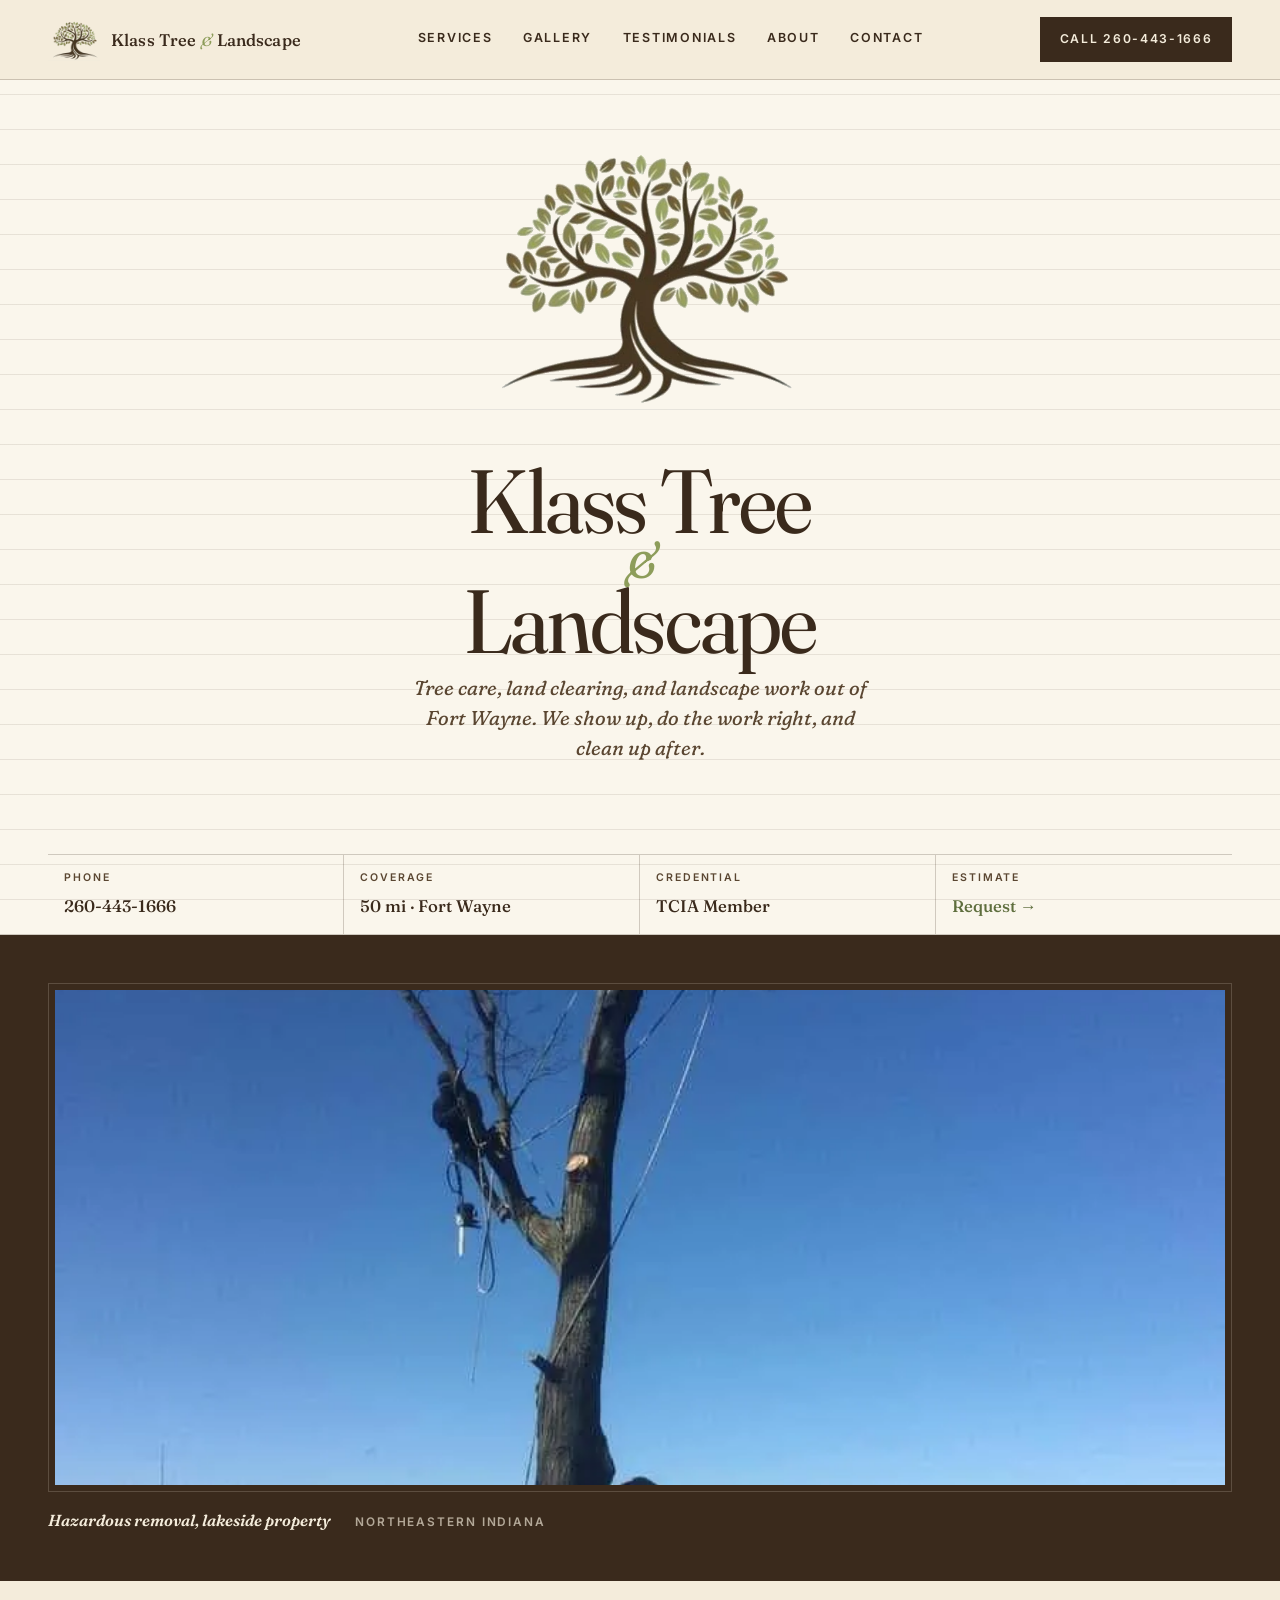
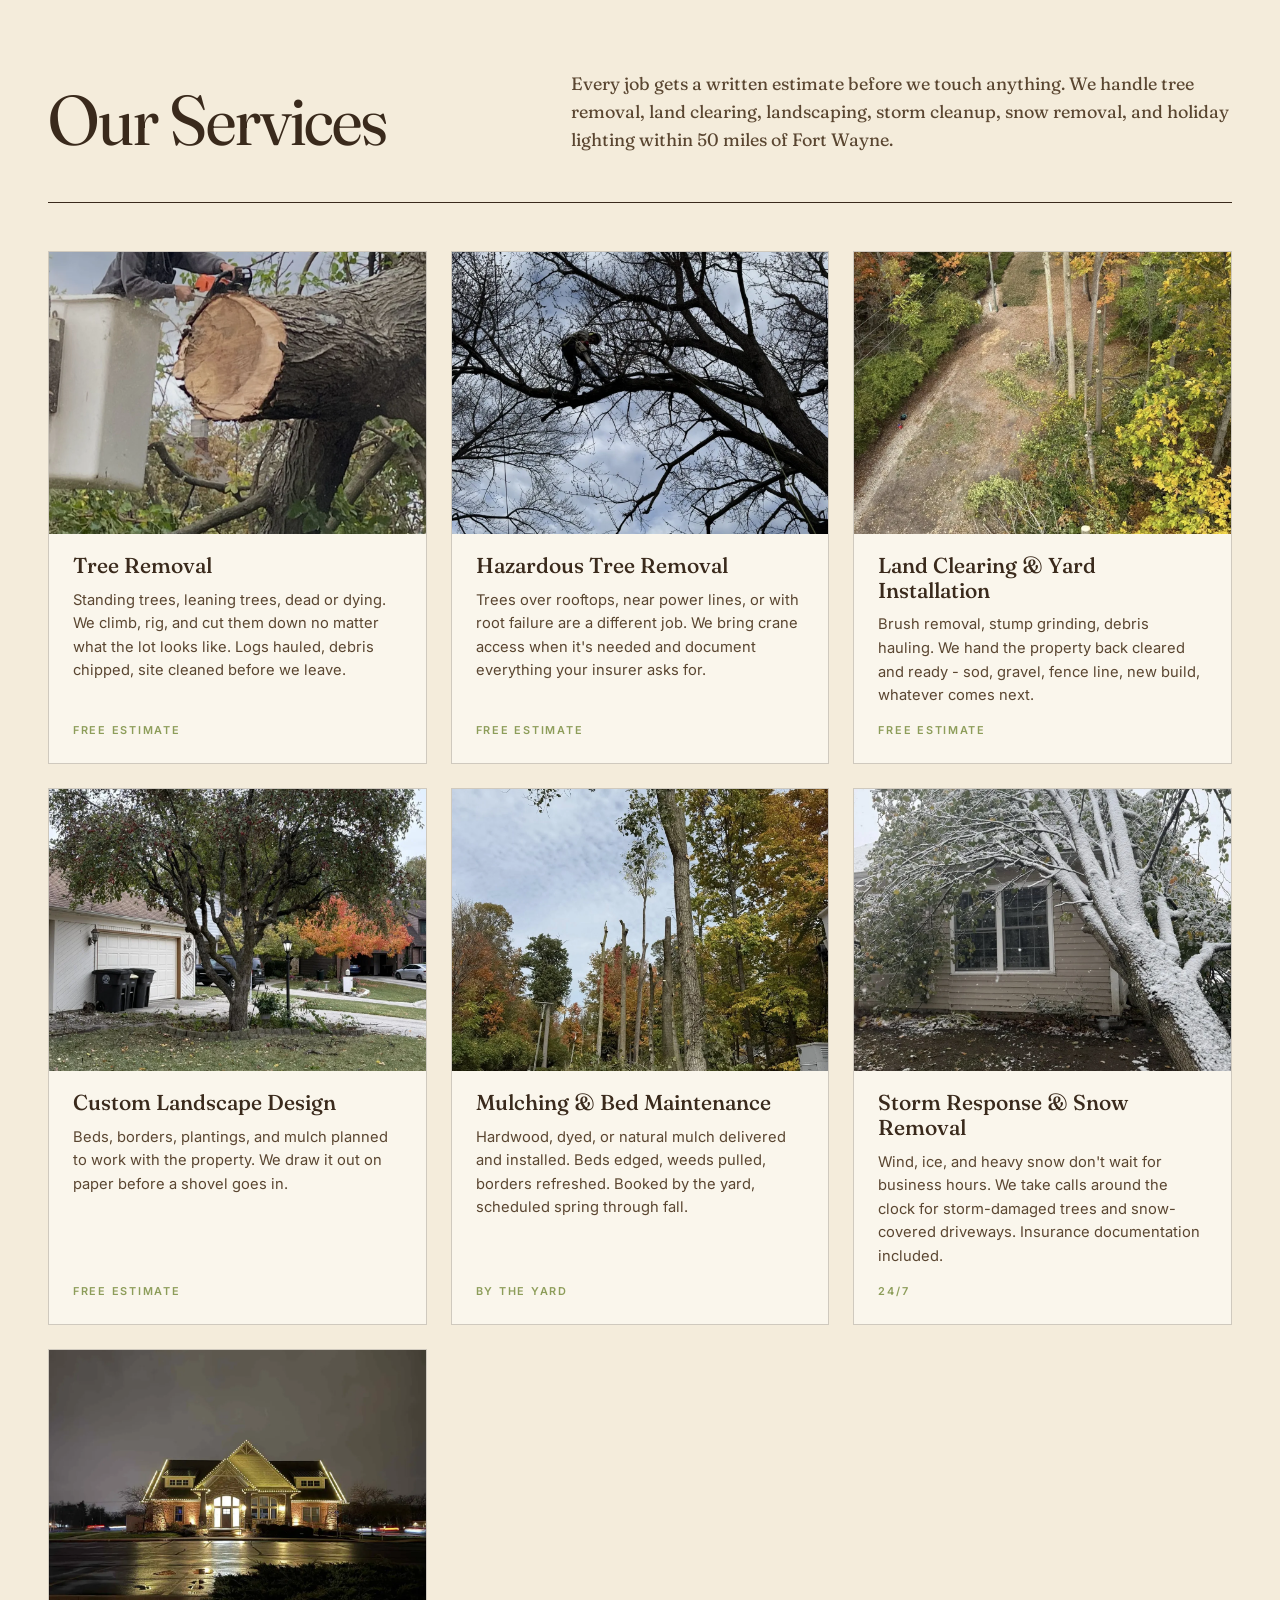
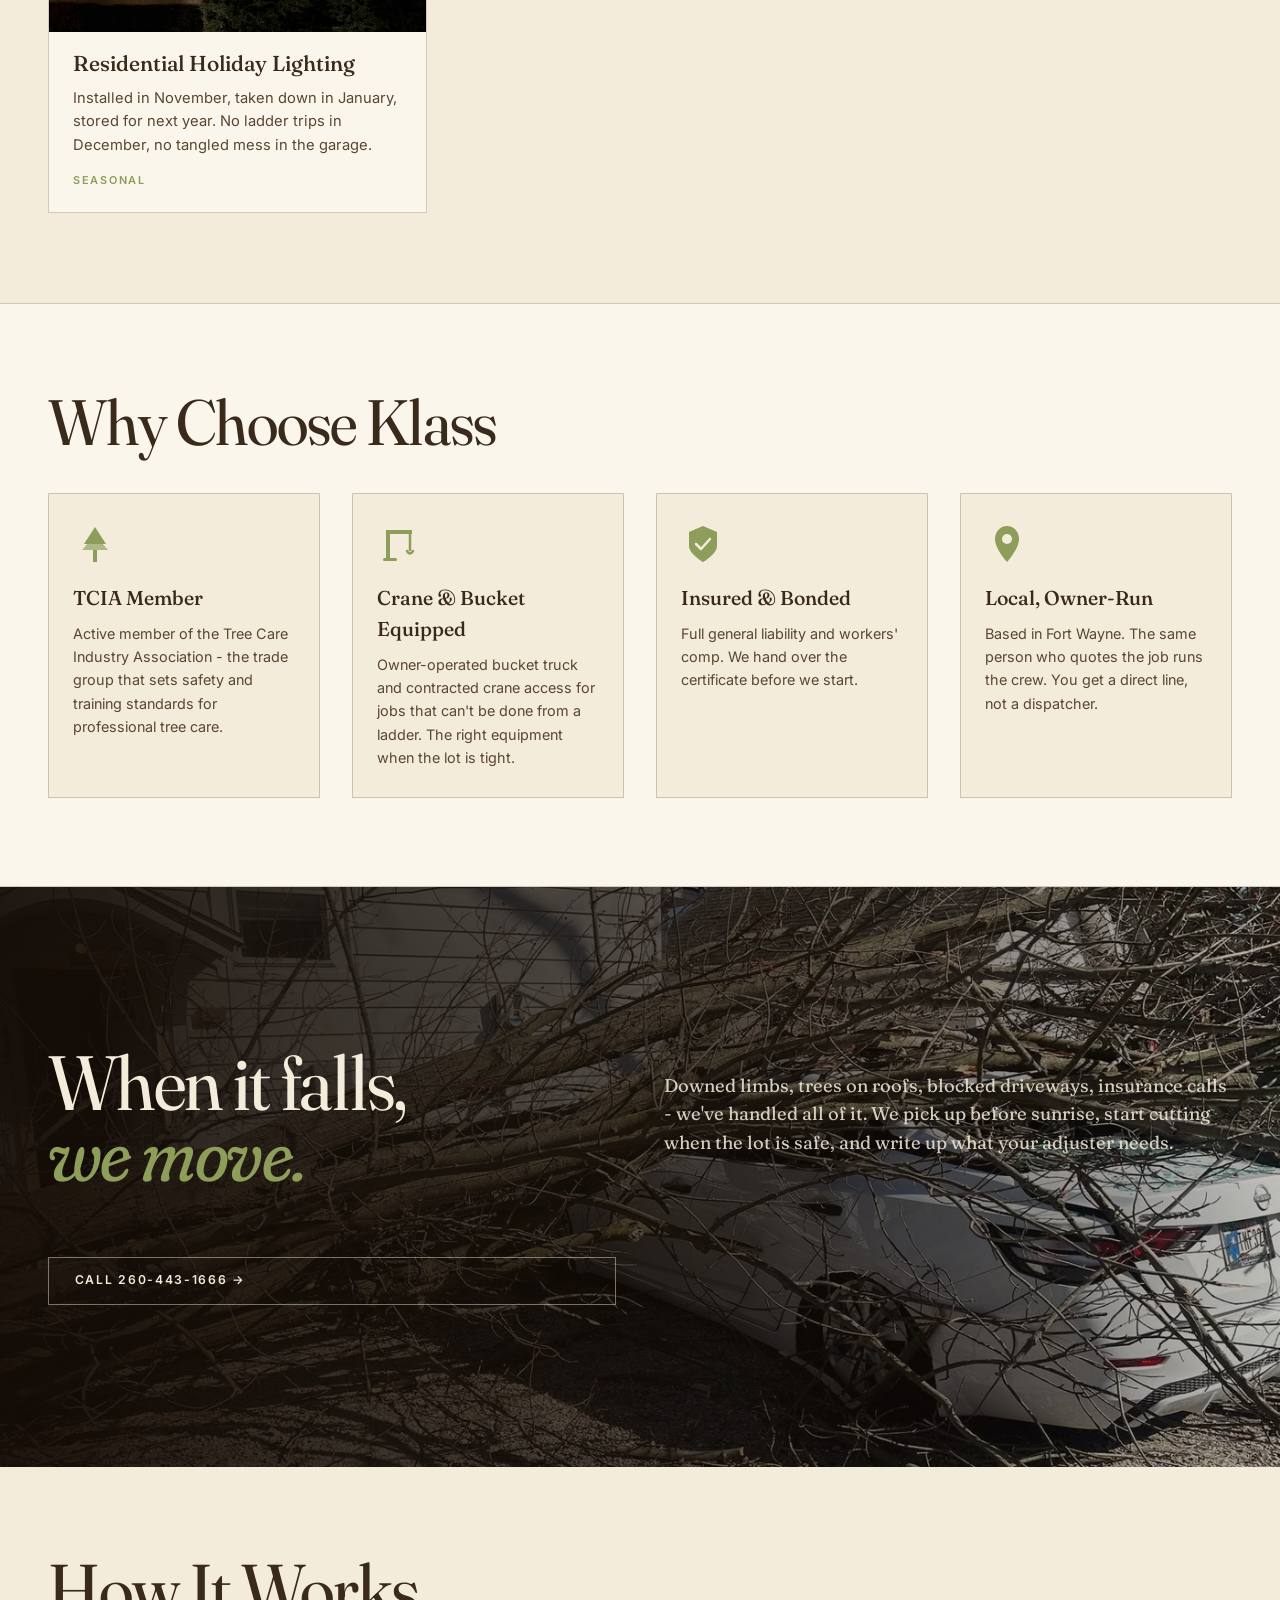
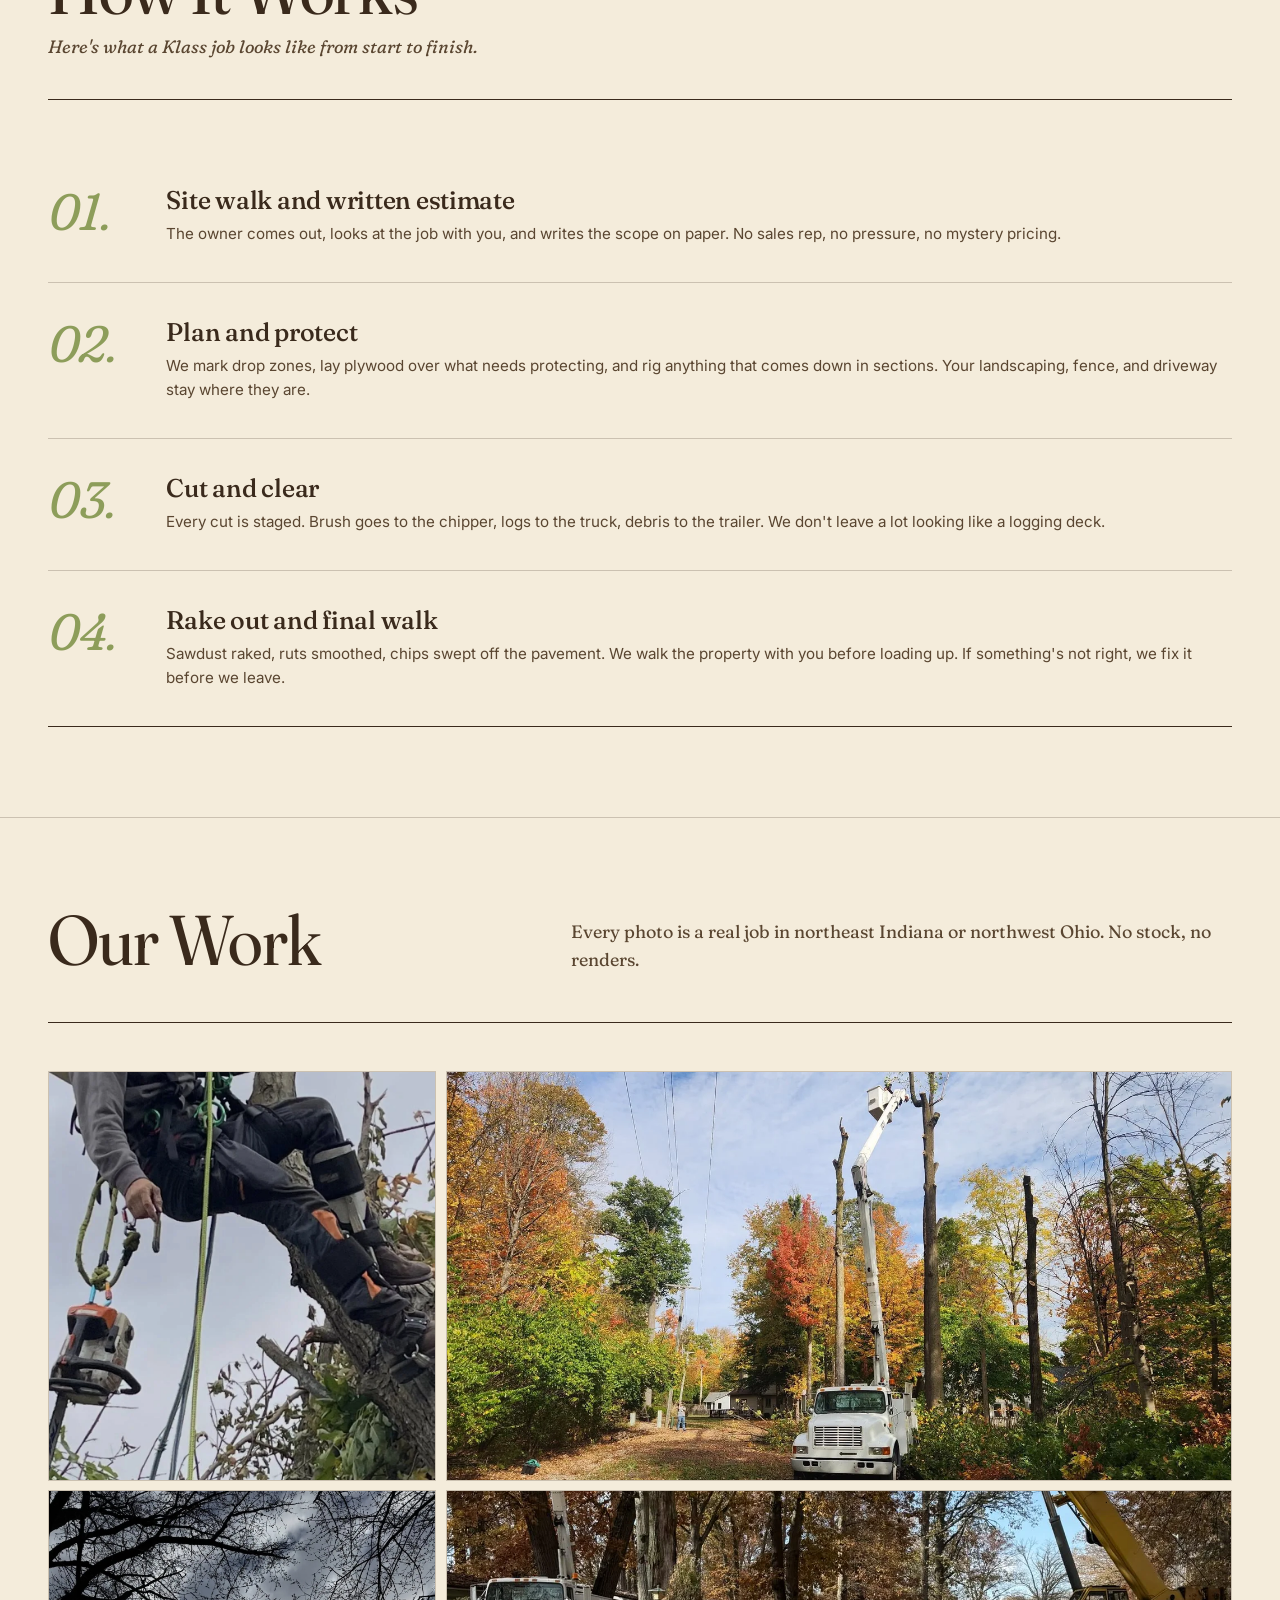
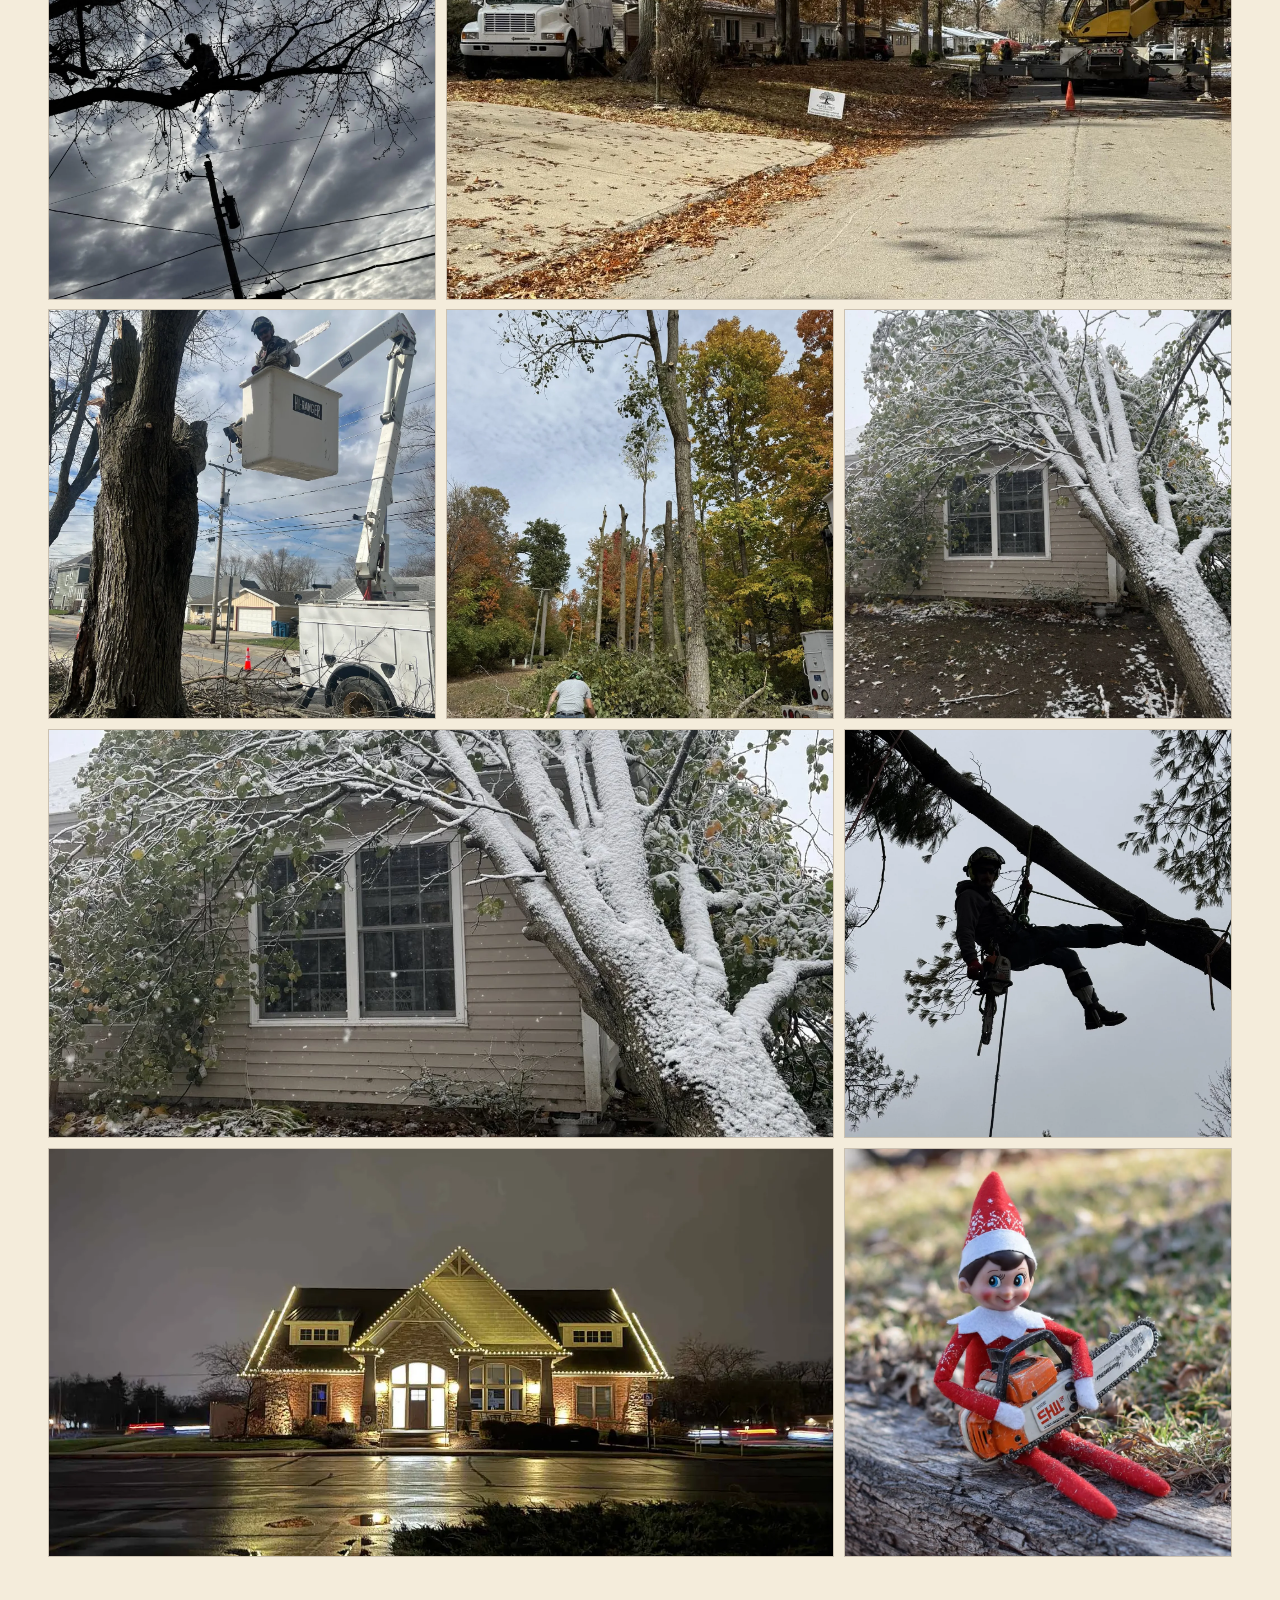
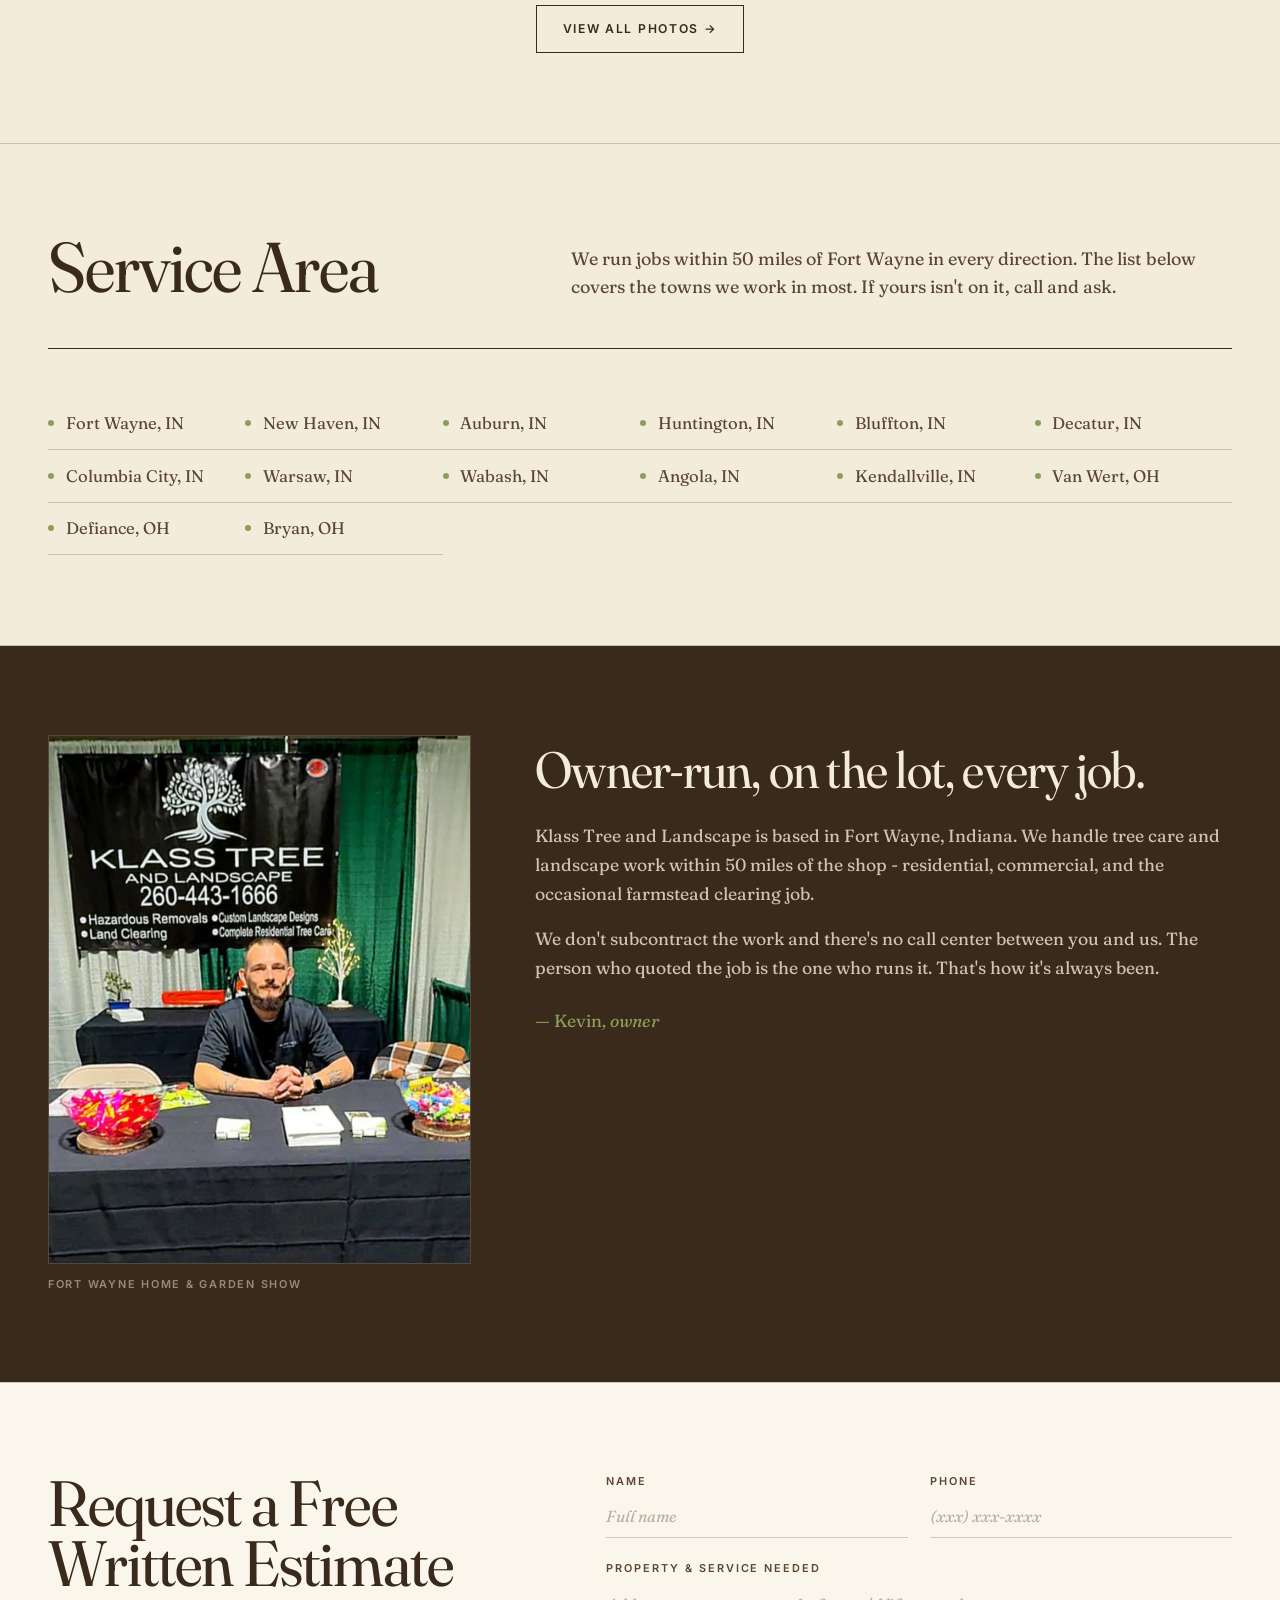
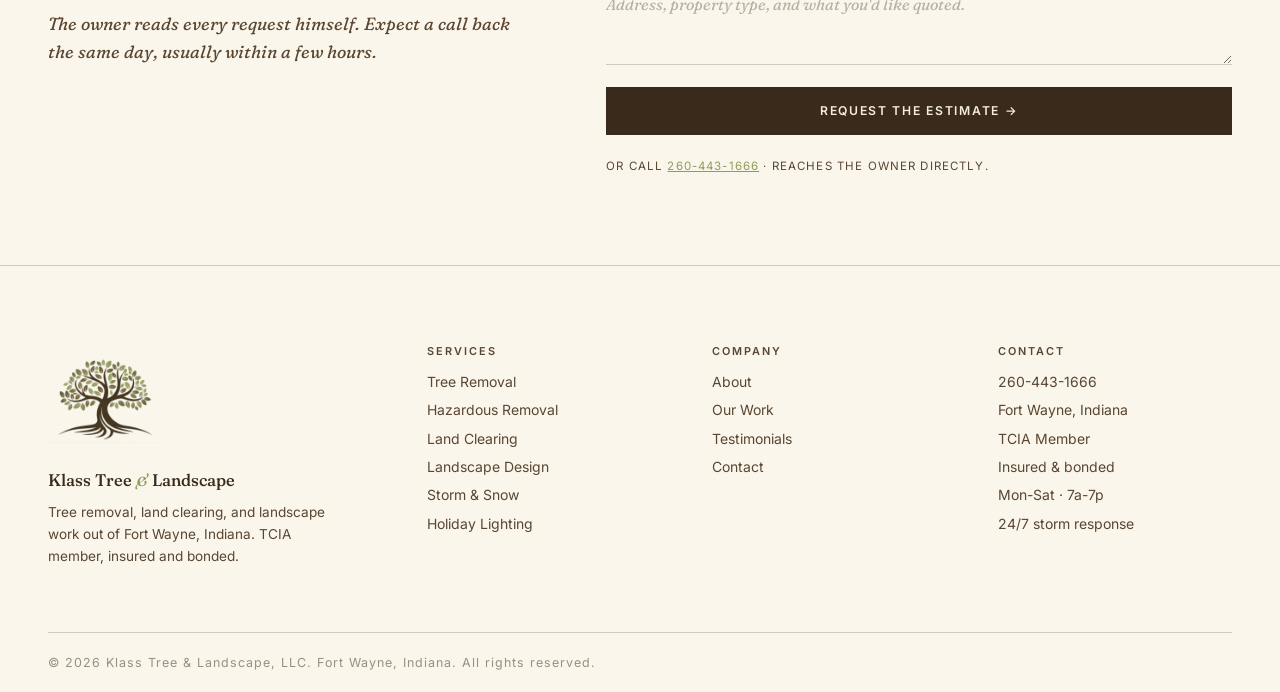
==== commit 1cc55b36: "fix(seo): add missing meta tags, enhance schema, fix UI consistency Add theme-color and og:locale to" ====
--- a/index.html
+++ b/index.html
@@ -3,7 +3,7 @@
 <head>
   <meta charset="utf-8">
   <meta name="viewport" content="width=device-width, initial-scale=1">
-  <title>Tree Removal &amp; Landscaping in Fort Wayne, IN | Klass Tree &amp; Landscape</title>
+  <title>Tree Removal &amp; Landscaping | Fort Wayne, IN | Klass</title>
   <meta name="description" content="Fort Wayne tree removal, hazardous tree service, land clearing, landscaping, storm response, and holiday lighting. TCIA member, insured and bonded. 50-mile service area. Call 260-443-1666.">
   <meta name="robots" content="index, follow">
   <meta name="theme-color" content="#3a2a1c">
@@ -16,6 +16,9 @@
   <meta property="og:locale" content="en_US">
   <meta property="og:image" content="https://klasstreeandlandscape.com/images/plate-01-climber-lakeside.webp">
   <meta name="twitter:card" content="summary_large_image">
+  <meta name="twitter:title" content="Tree Removal &amp; Landscaping | Fort Wayne, IN | Klass">
+  <meta name="twitter:description" content="Fort Wayne tree removal, hazardous tree service, land clearing, landscaping, storm response, and holiday lighting. TCIA member, insured and bonded. Call 260-443-1666.">
+  <meta name="twitter:image" content="https://klasstreeandlandscape.com/images/plate-01-climber-lakeside.webp">
 
   <link rel="apple-touch-icon" sizes="180x180" href="/apple-touch-icon.png">
   <link rel="icon" type="image/png" sizes="32x32" href="/favicon-32x32.png">
@@ -24,7 +27,6 @@
 
   <link rel="preconnect" href="https://fonts.googleapis.com">
   <link rel="preconnect" href="https://fonts.gstatic.com" crossorigin>
-  <link rel="preload" as="style" href="https://fonts.googleapis.com/css2?family=Fraunces:opsz,wght,SOFT@9..144,300..800,30..100&family=Inter:wght@400;500;600;700&display=swap">
   <link rel="stylesheet" href="https://fonts.googleapis.com/css2?family=Fraunces:opsz,wght,SOFT@9..144,300..800,30..100&family=Inter:wght@400;500;600;700&display=swap">
 
   <link rel="stylesheet" href="css/styles.css">
@@ -51,6 +53,7 @@
           "@type": "PostalAddress",
           "addressLocality": "Fort Wayne",
           "addressRegion": "IN",
+          "postalCode": "46802",
           "addressCountry": "US"
         },
         "areaServed": [
@@ -88,7 +91,10 @@
           "reviewCount": "6",
           "bestRating": "5",
           "worstRating": "1"
-        }
+        },
+        "openingHoursSpecification": [
+          { "@type": "OpeningHoursSpecification", "dayOfWeek": ["Monday","Tuesday","Wednesday","Thursday","Friday","Saturday"], "opens": "07:00", "closes": "19:00" }
+        ]
       },
       {
         "@type": "FAQPage",
@@ -106,22 +112,11 @@
 <body>
   <a class="skip-link" href="#main">Skip to content</a>
 
-  <!-- TOP STRIP -->
-  <div class="strip" role="region" aria-label="Contact strip">
-    <div class="strip__inner">
-      <a href="tel:+12604431666" class="strip__phone">260 - 443 - 1666</a>
-      <span class="strip__sep">·</span>
-      <span class="strip__loc">Fort Wayne, Indiana · 50-mile radius</span>
-      <span class="strip__sep strip__sep--mobile">·</span>
-      <span class="strip__cta">Free written estimates</span>
-    </div>
-  </div>
-
   <!-- HEADER -->
   <header class="hdr" role="banner">
     <div class="hdr__inner">
       <a href="/" class="hdr__brand" aria-label="Klass Tree and Landscape - home">
-        <img src="images/klass-tree-logo.webp" alt="" class="hdr__mark" width="52" height="52">
+        <img src="images/klass-tree-logo.webp" alt="Klass Tree and Landscape logo" class="hdr__mark" width="52" height="52">
         <span class="hdr__name">Klass Tree <span class="amp">&amp;</span> Landscape</span>
       </a>
       <nav class="hdr__nav" aria-label="Primary">
@@ -164,7 +159,7 @@
           </div>
           <div class="cover__cell">
             <span class="cover__cell-label">Coverage</span>
-            <span class="cover__cell-val">60 mi · Fort Wayne</span>
+            <span class="cover__cell-val">50 mi · Fort Wayne</span>
           </div>
           <div class="cover__cell">
             <span class="cover__cell-label">Credential</span>
--- a/css/styles.css
+++ b/css/styles.css
@@ -186,7 +186,7 @@
   background:
     repeating-linear-gradient(0deg, transparent 0, transparent 34px, var(--rule-soft) 34px, var(--rule-soft) 35px),
     var(--paper);
-  min-height: calc(100svh - 112px);
+  min-height: calc(100svh - 70px);
   padding: 0 var(--gut) 0;
   display: flex; align-items: stretch; position: relative;
   border-bottom: 1px solid var(--rule);
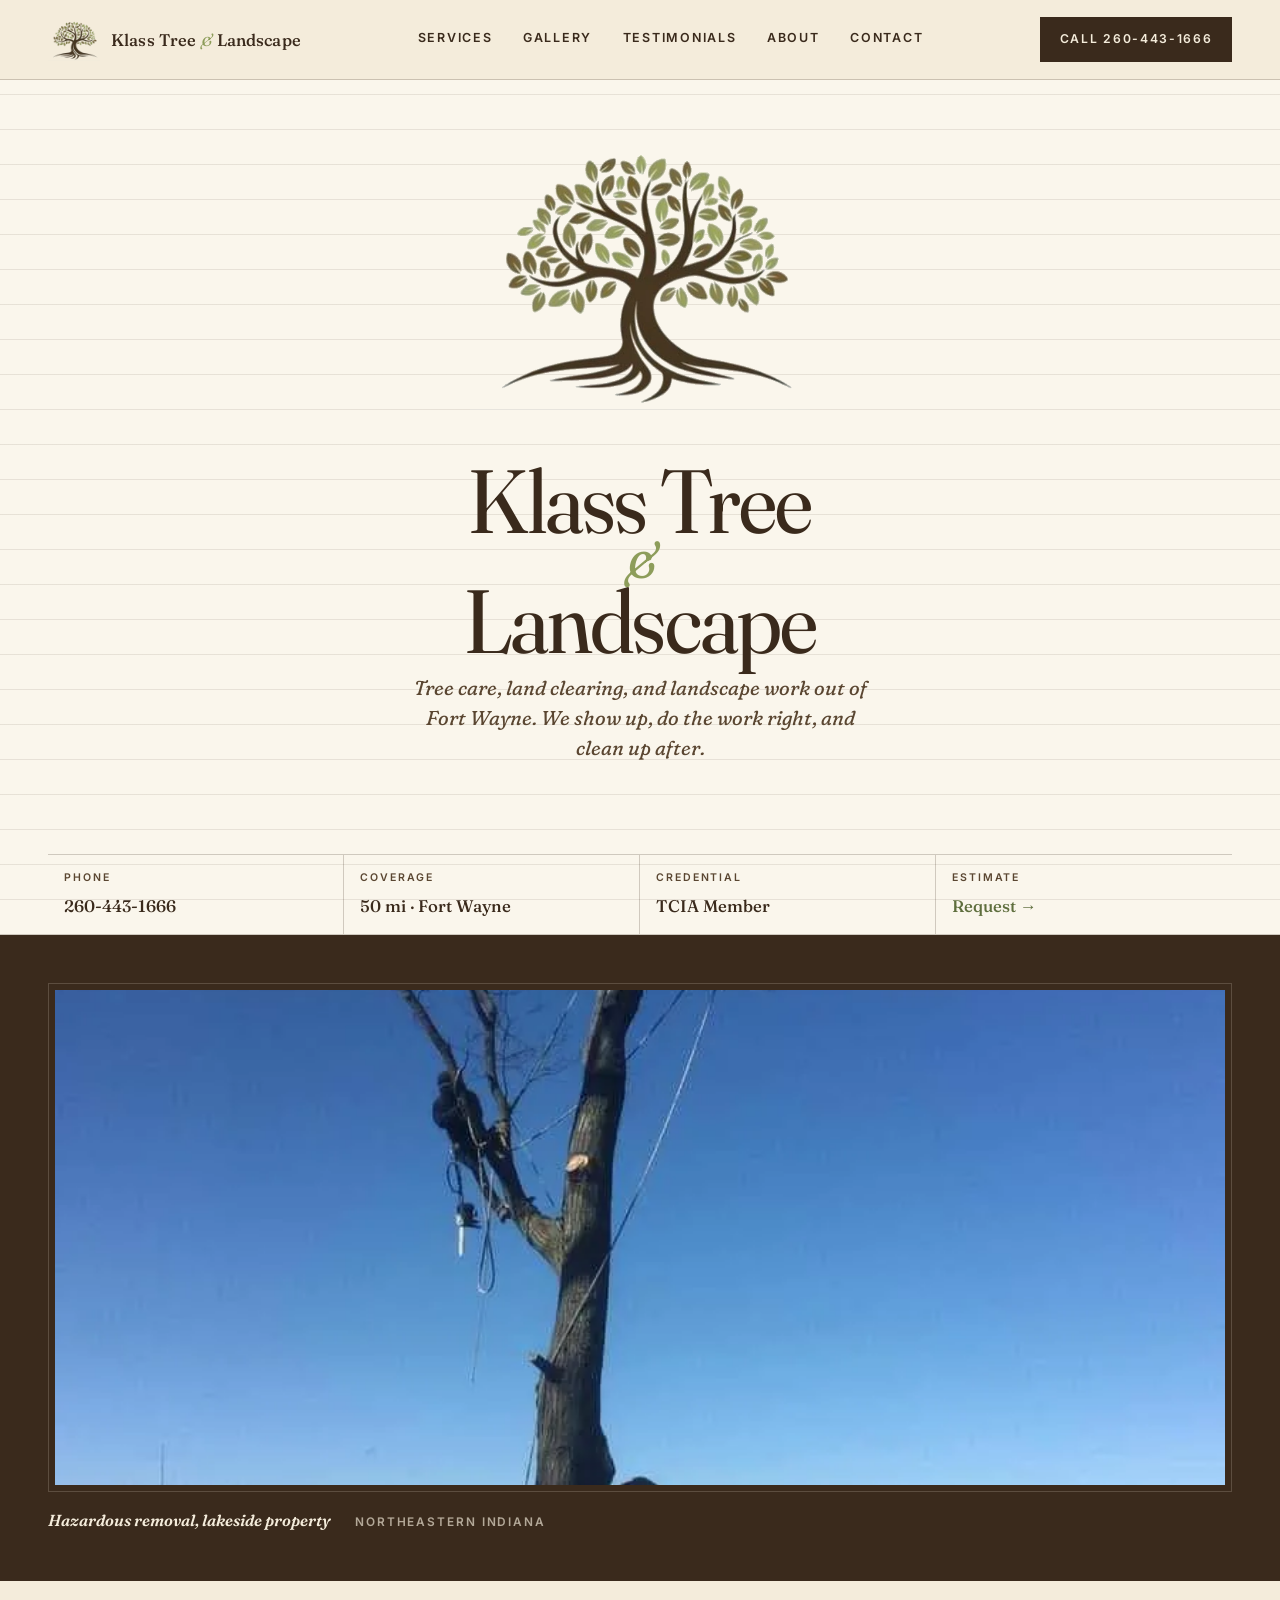
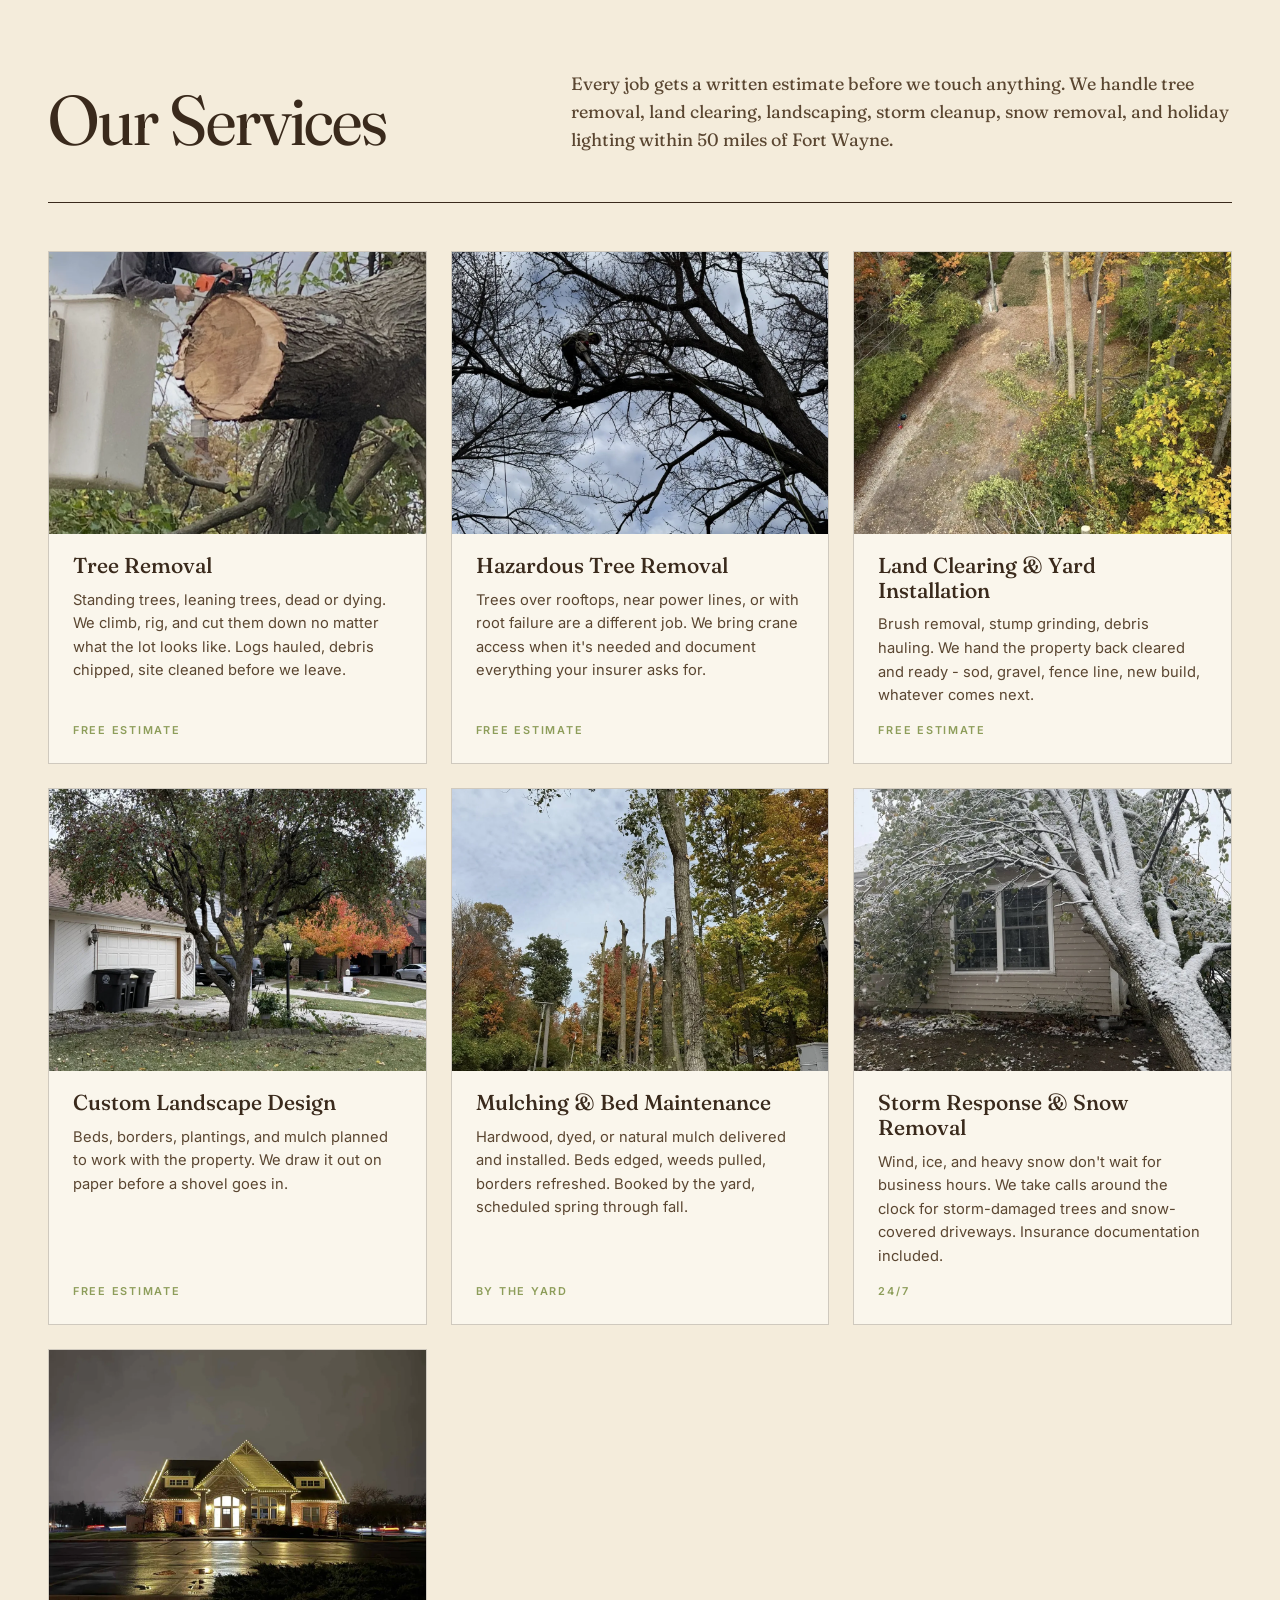
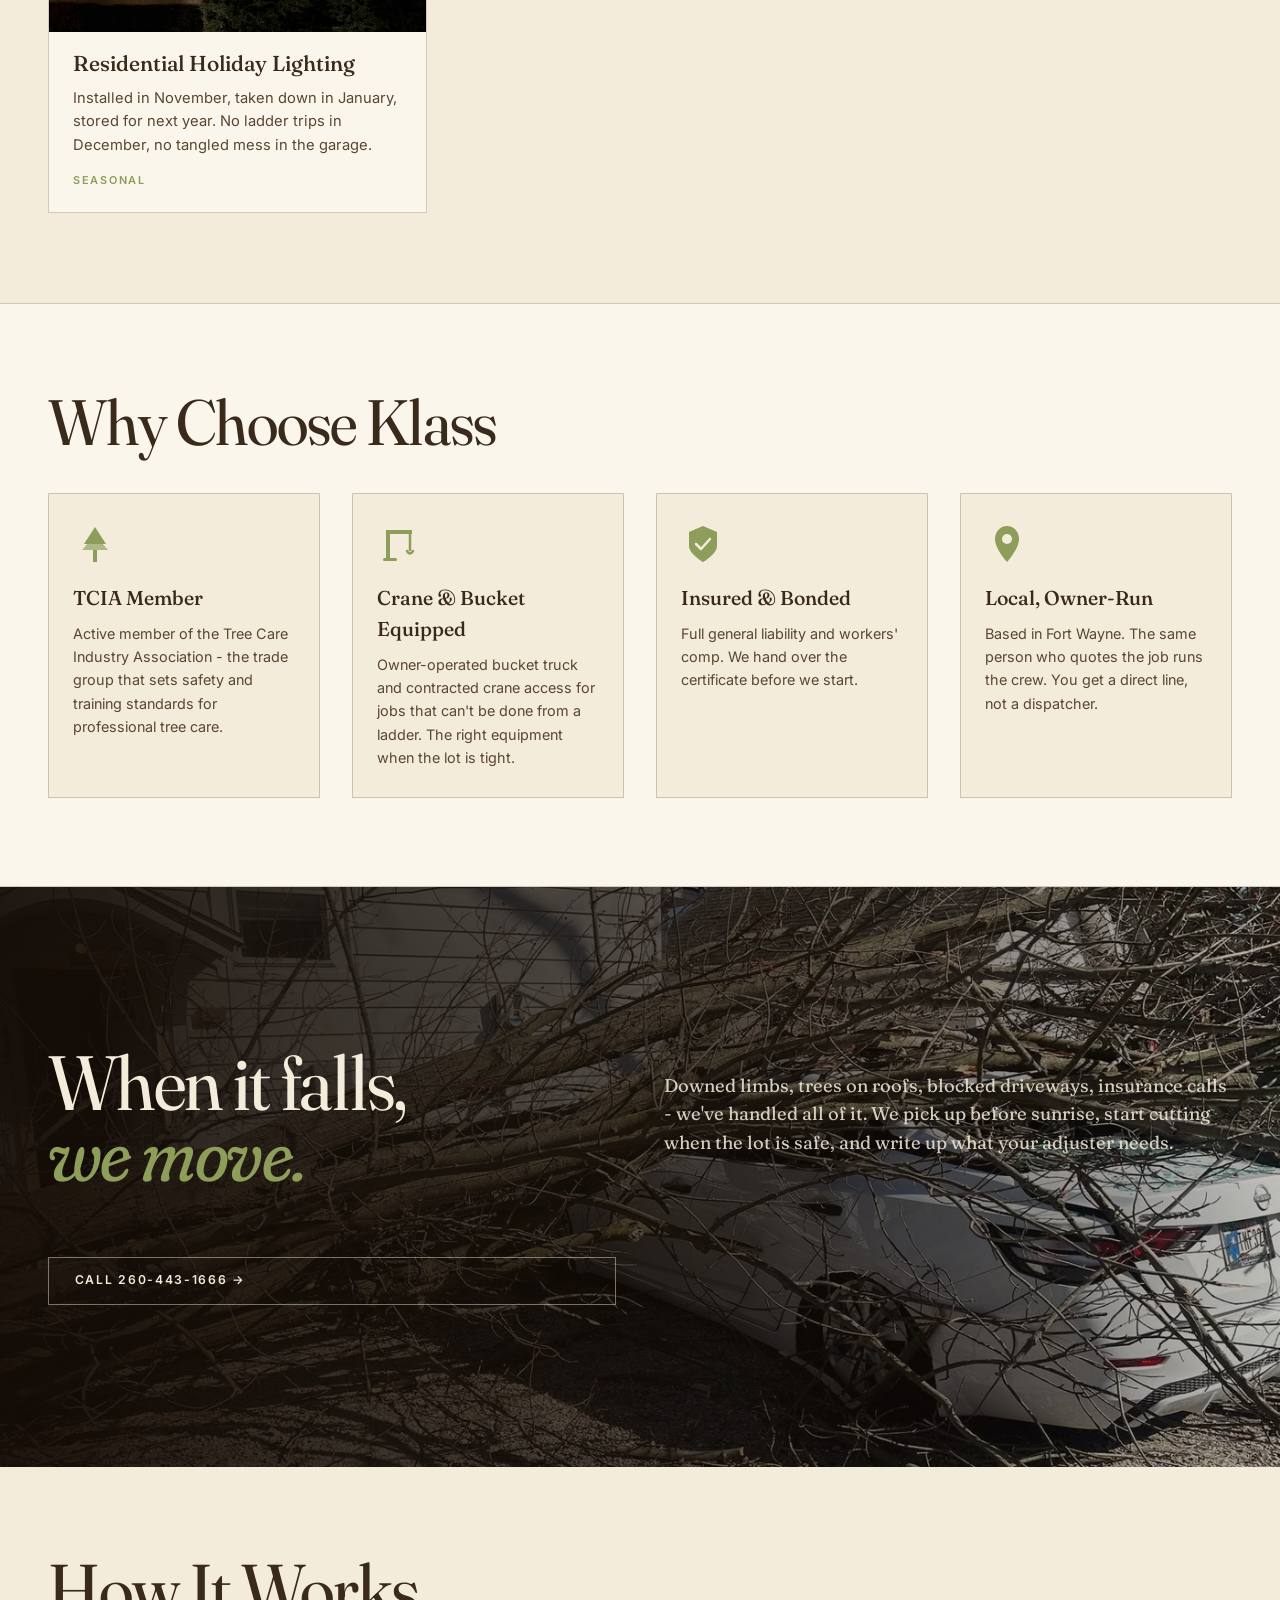
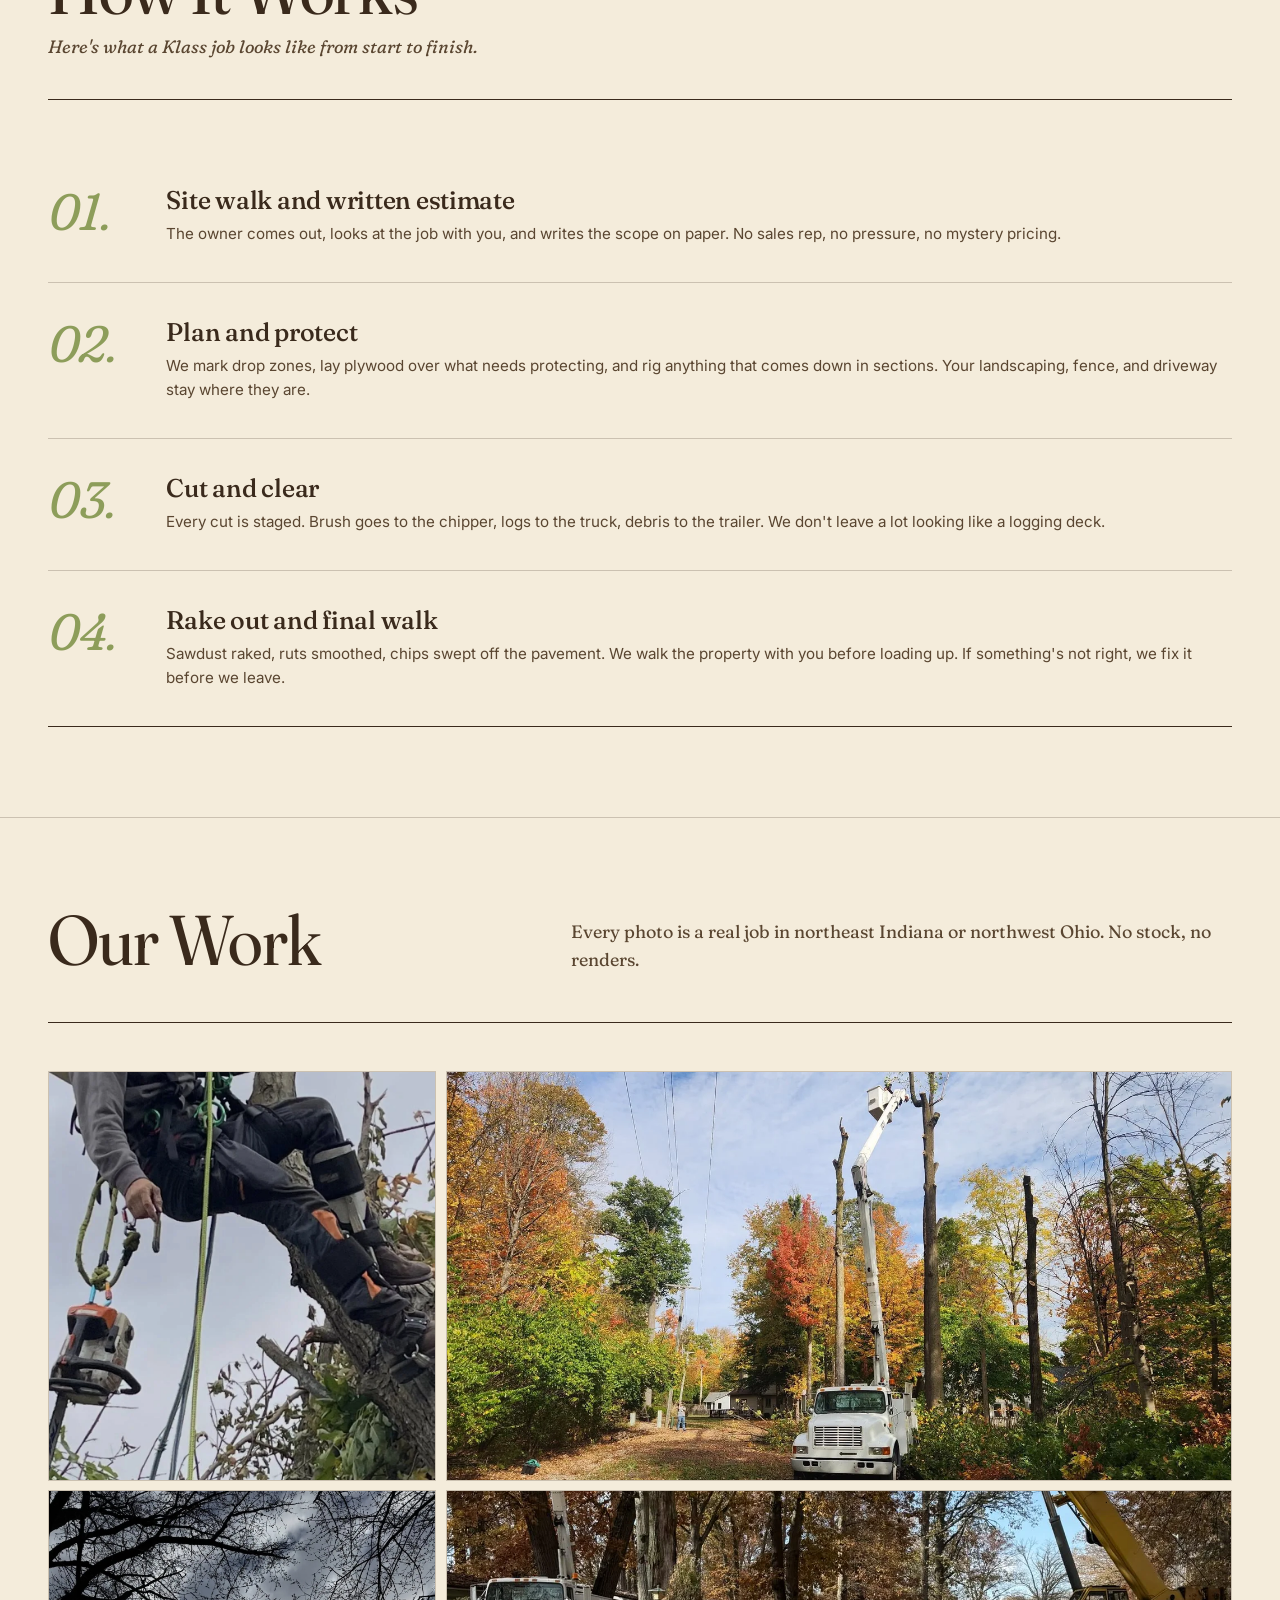
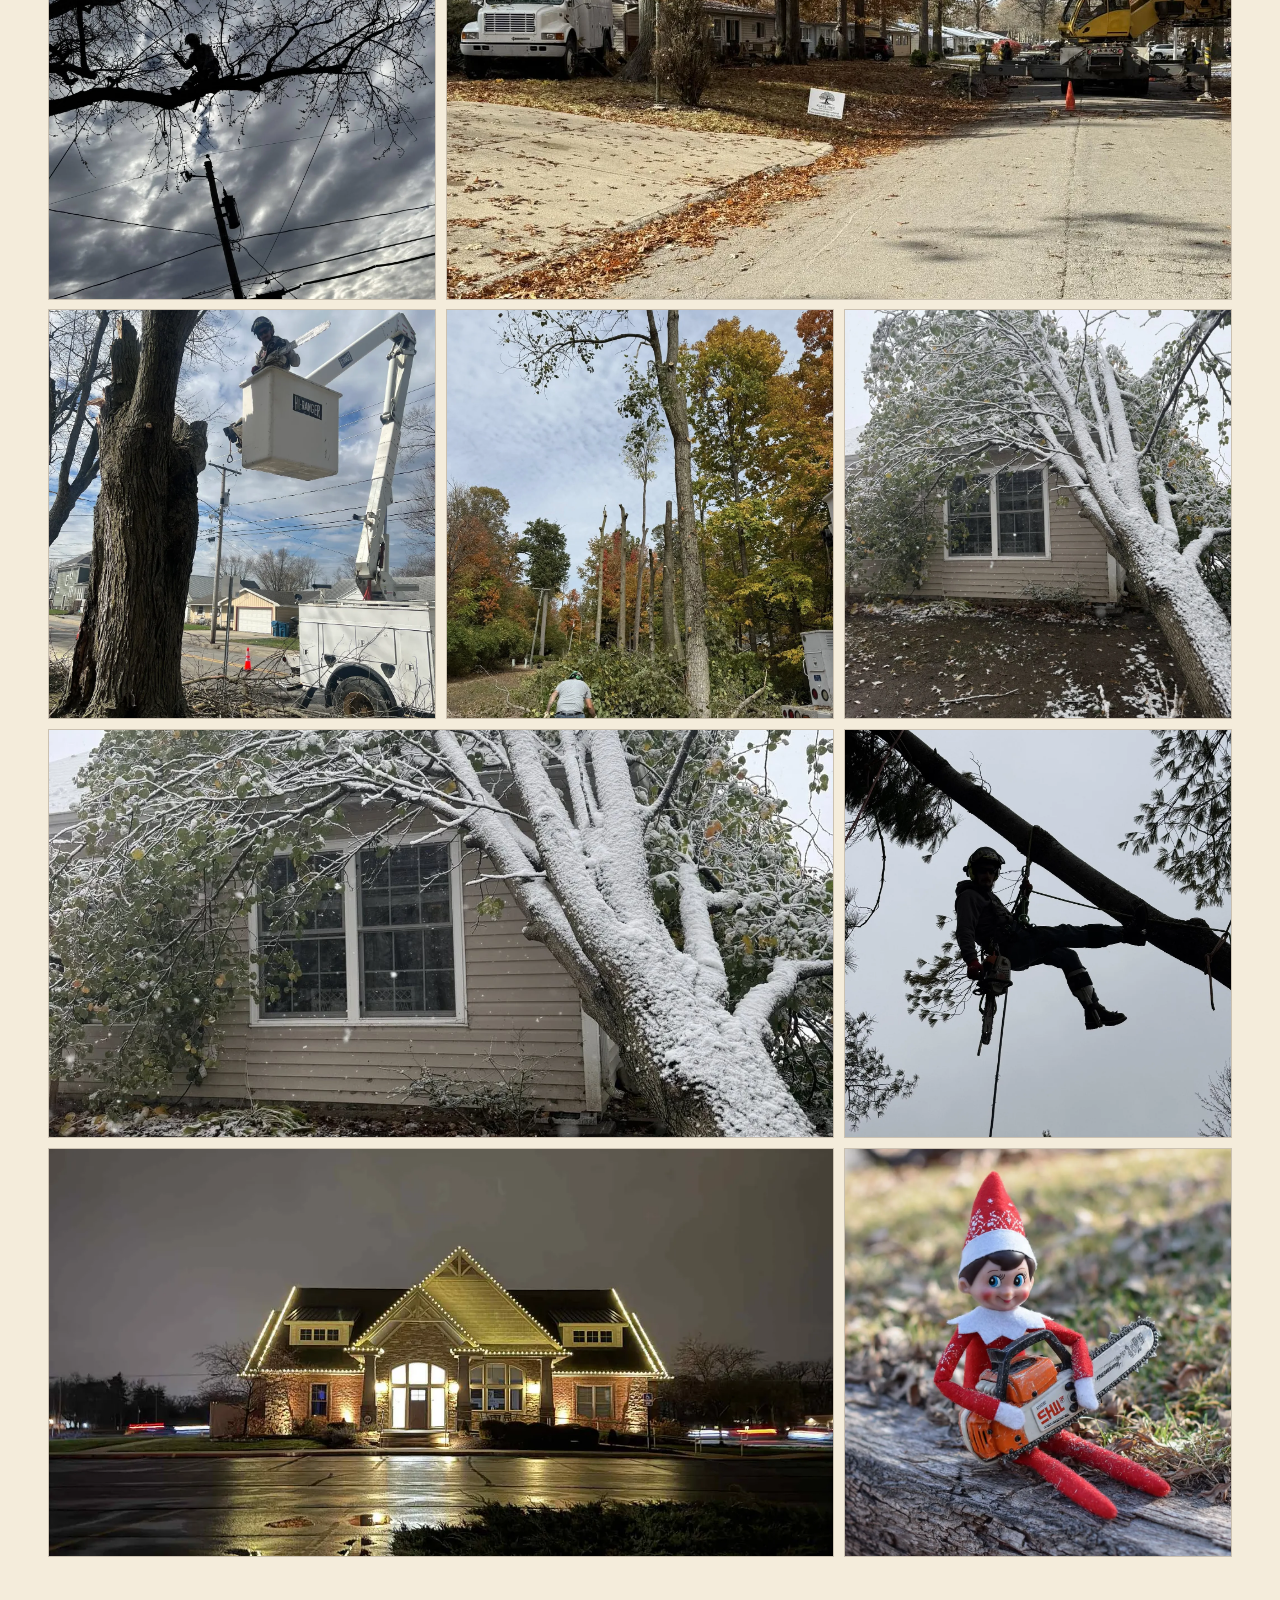
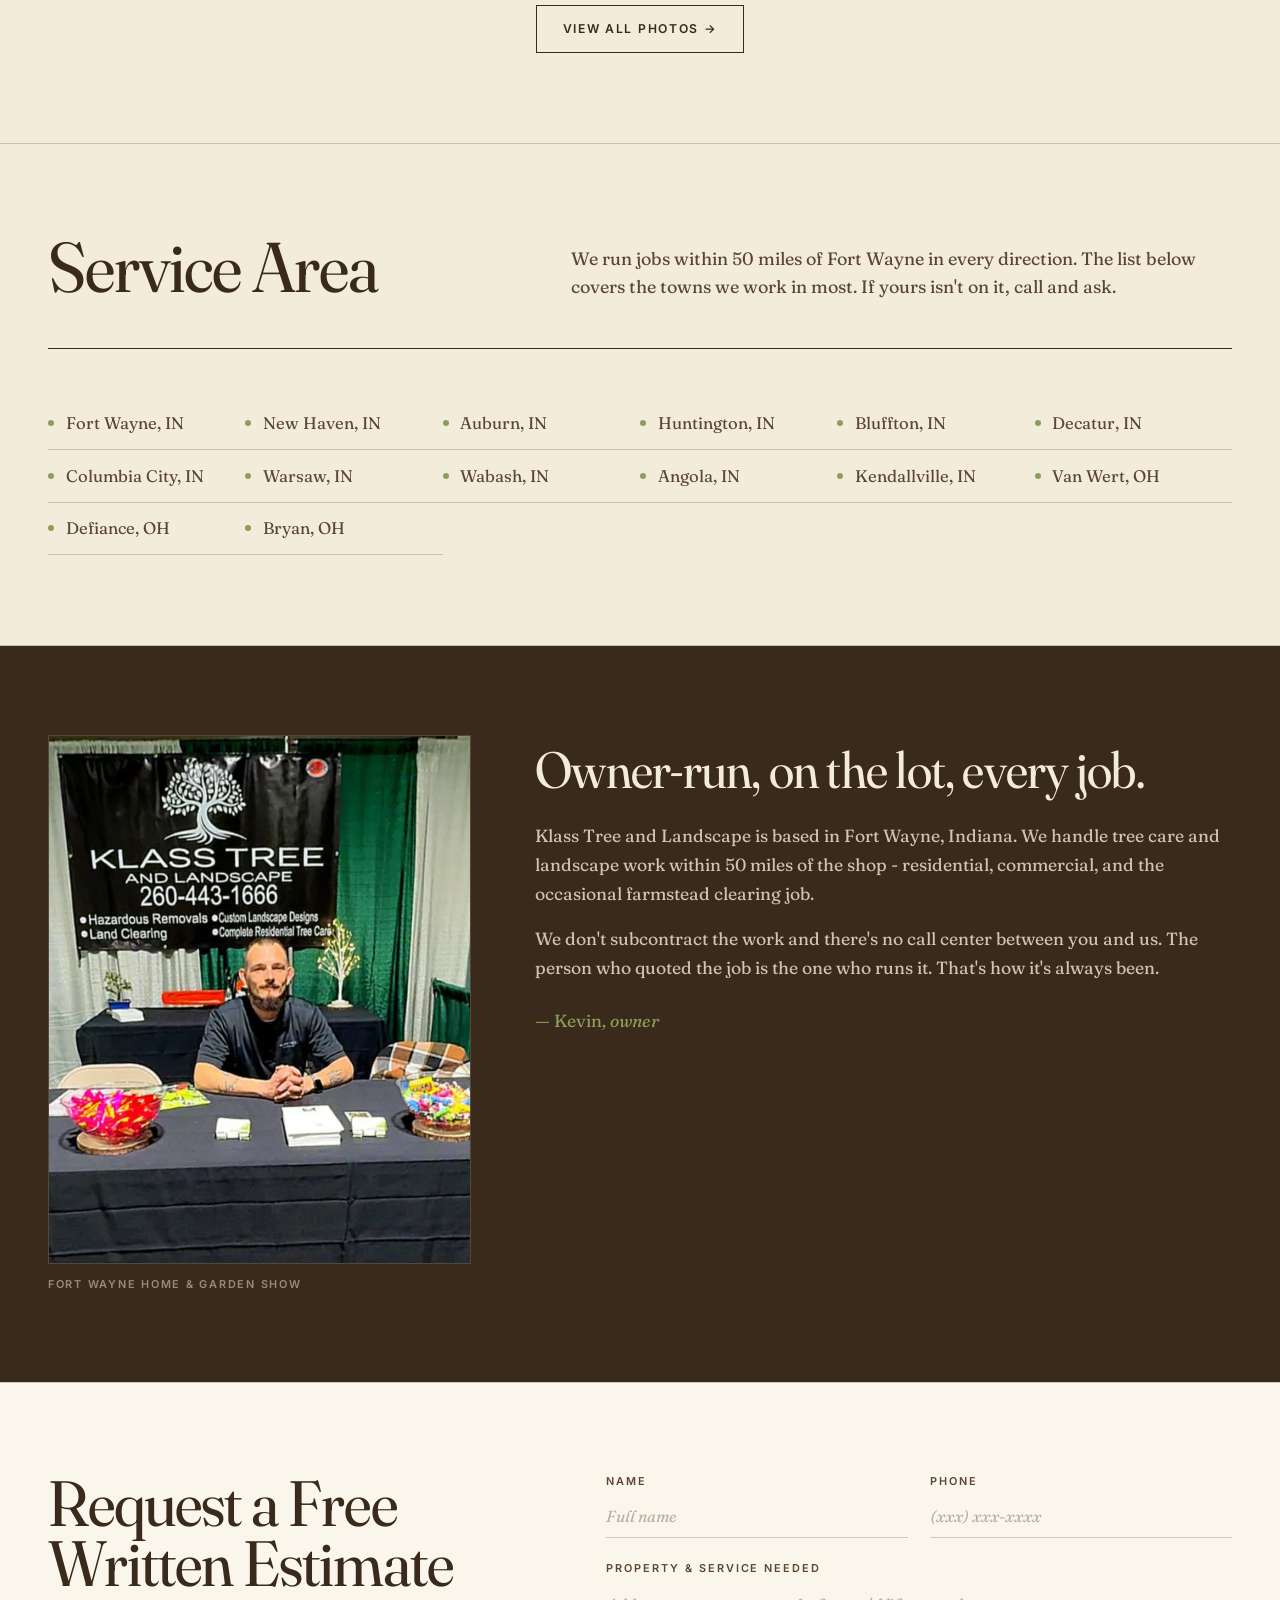
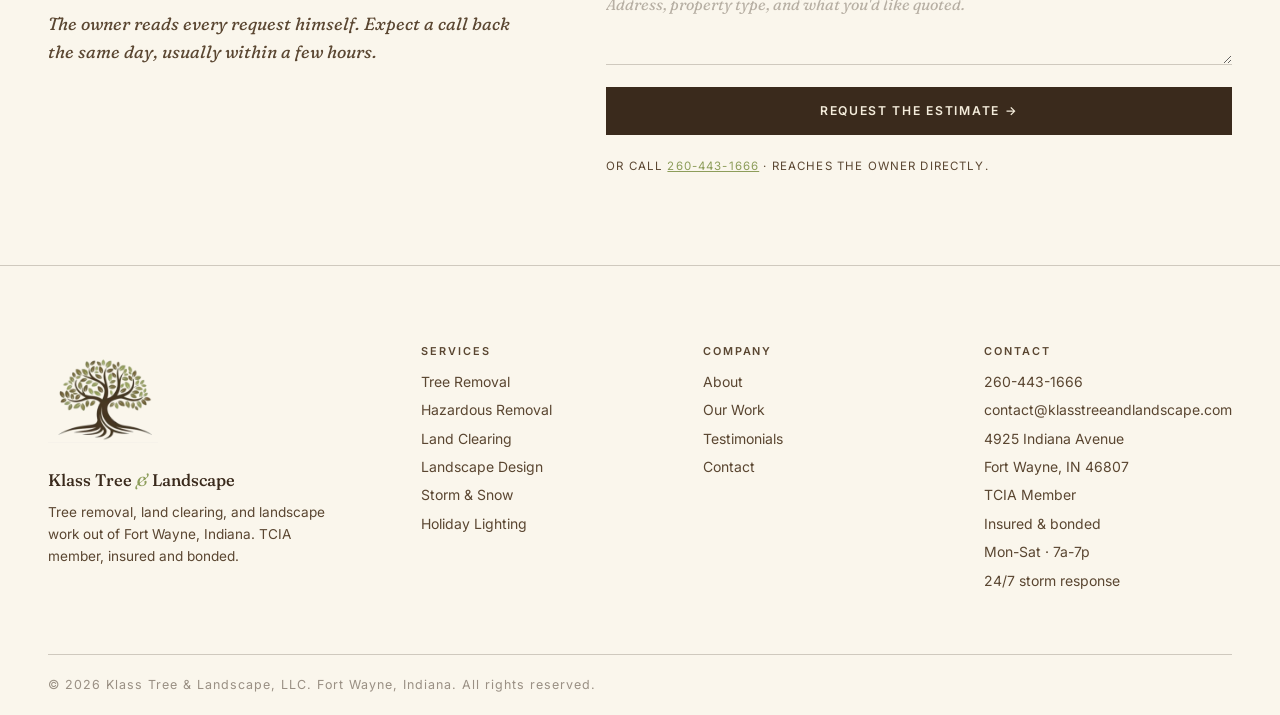
==== commit 221b90ad: "feat: add business address, email, and GHL chat widget for A2P compliance Add 4925 Indiana Avenue, F" ====
--- a/index.html
+++ b/index.html
@@ -14,11 +14,11 @@
   <meta property="og:type" content="website">
   <meta property="og:url" content="https://klasstreeandlandscape.com/">
   <meta property="og:locale" content="en_US">
-  <meta property="og:image" content="https://klasstreeandlandscape.com/images/plate-01-climber-lakeside.webp">
+  <meta property="og:image" content="https://klasstreeandlandscape.com/images/og-klass-tree-logo.webp">
   <meta name="twitter:card" content="summary_large_image">
   <meta name="twitter:title" content="Tree Removal &amp; Landscaping | Fort Wayne, IN | Klass">
   <meta name="twitter:description" content="Fort Wayne tree removal, hazardous tree service, land clearing, landscaping, storm response, and holiday lighting. TCIA member, insured and bonded. Call 260-443-1666.">
-  <meta name="twitter:image" content="https://klasstreeandlandscape.com/images/plate-01-climber-lakeside.webp">
+  <meta name="twitter:image" content="https://klasstreeandlandscape.com/images/og-klass-tree-logo.webp">
 
   <link rel="apple-touch-icon" sizes="180x180" href="/apple-touch-icon.png">
   <link rel="icon" type="image/png" sizes="32x32" href="/favicon-32x32.png">
@@ -48,12 +48,12 @@
         "url": "https://klasstreeandlandscape.com/",
         "image": "https://klasstreeandlandscape.com/images/klass-tree-logo.webp",
         "logo": "https://klasstreeandlandscape.com/images/klass-tree-logo.webp",
-        "telephone": "+12604431666",
+        "telephone": "+12604431666", "email": "contact@klasstreeandlandscape.com",
         "address": {
           "@type": "PostalAddress",
-          "addressLocality": "Fort Wayne",
+          "streetAddress": "4925 Indiana Avenue", "addressLocality": "Fort Wayne",
           "addressRegion": "IN",
-          "postalCode": "46802",
+          "postalCode": "46807",
           "addressCountry": "US"
         },
         "areaServed": [
@@ -518,7 +518,9 @@
         <span class="ftr__col-label">Contact</span>
         <ul>
           <li><a href="tel:+12604431666">260-443-1666</a></li>
-          <li>Fort Wayne, Indiana</li>
+          <li><a href="mailto:contact@klasstreeandlandscape.com">contact@klasstreeandlandscape.com</a></li>
+          <li>4925 Indiana Avenue</li>
+          <li>Fort Wayne, IN 46807</li>
           <li>TCIA Member</li>
           <li>Insured &amp; bonded</li>
           <li>Mon-Sat · 7a-7p</li>
@@ -538,5 +540,6 @@
   </div>
 
   <script src="js/main.js" defer></script>
+  <script src="https://widgets.leadconnectorhq.com/loader.js" data-resources-url="https://widgets.leadconnectorhq.com/chat-widget/loader.js" data-widget-id="69e2773906d5d5fb1d954958"></script>
 </body>
 </html>
--- a/css/styles.css
+++ b/css/styles.css
@@ -1022,6 +1022,10 @@
   color: var(--sage); text-decoration: none;
   font-weight: 500; margin-bottom: 0.4rem; line-height: 1;
 }
+.contact-split__email {
+  display: block; font-size: 1.05rem; color: var(--sage);
+  text-decoration: none; margin-bottom: 0.6rem;
+}
 .contact-split__note {
   font-family: var(--serif); font-style: italic;
   font-size: 1rem; color: rgba(244,236,219,0.65); margin: 0 0 2rem;
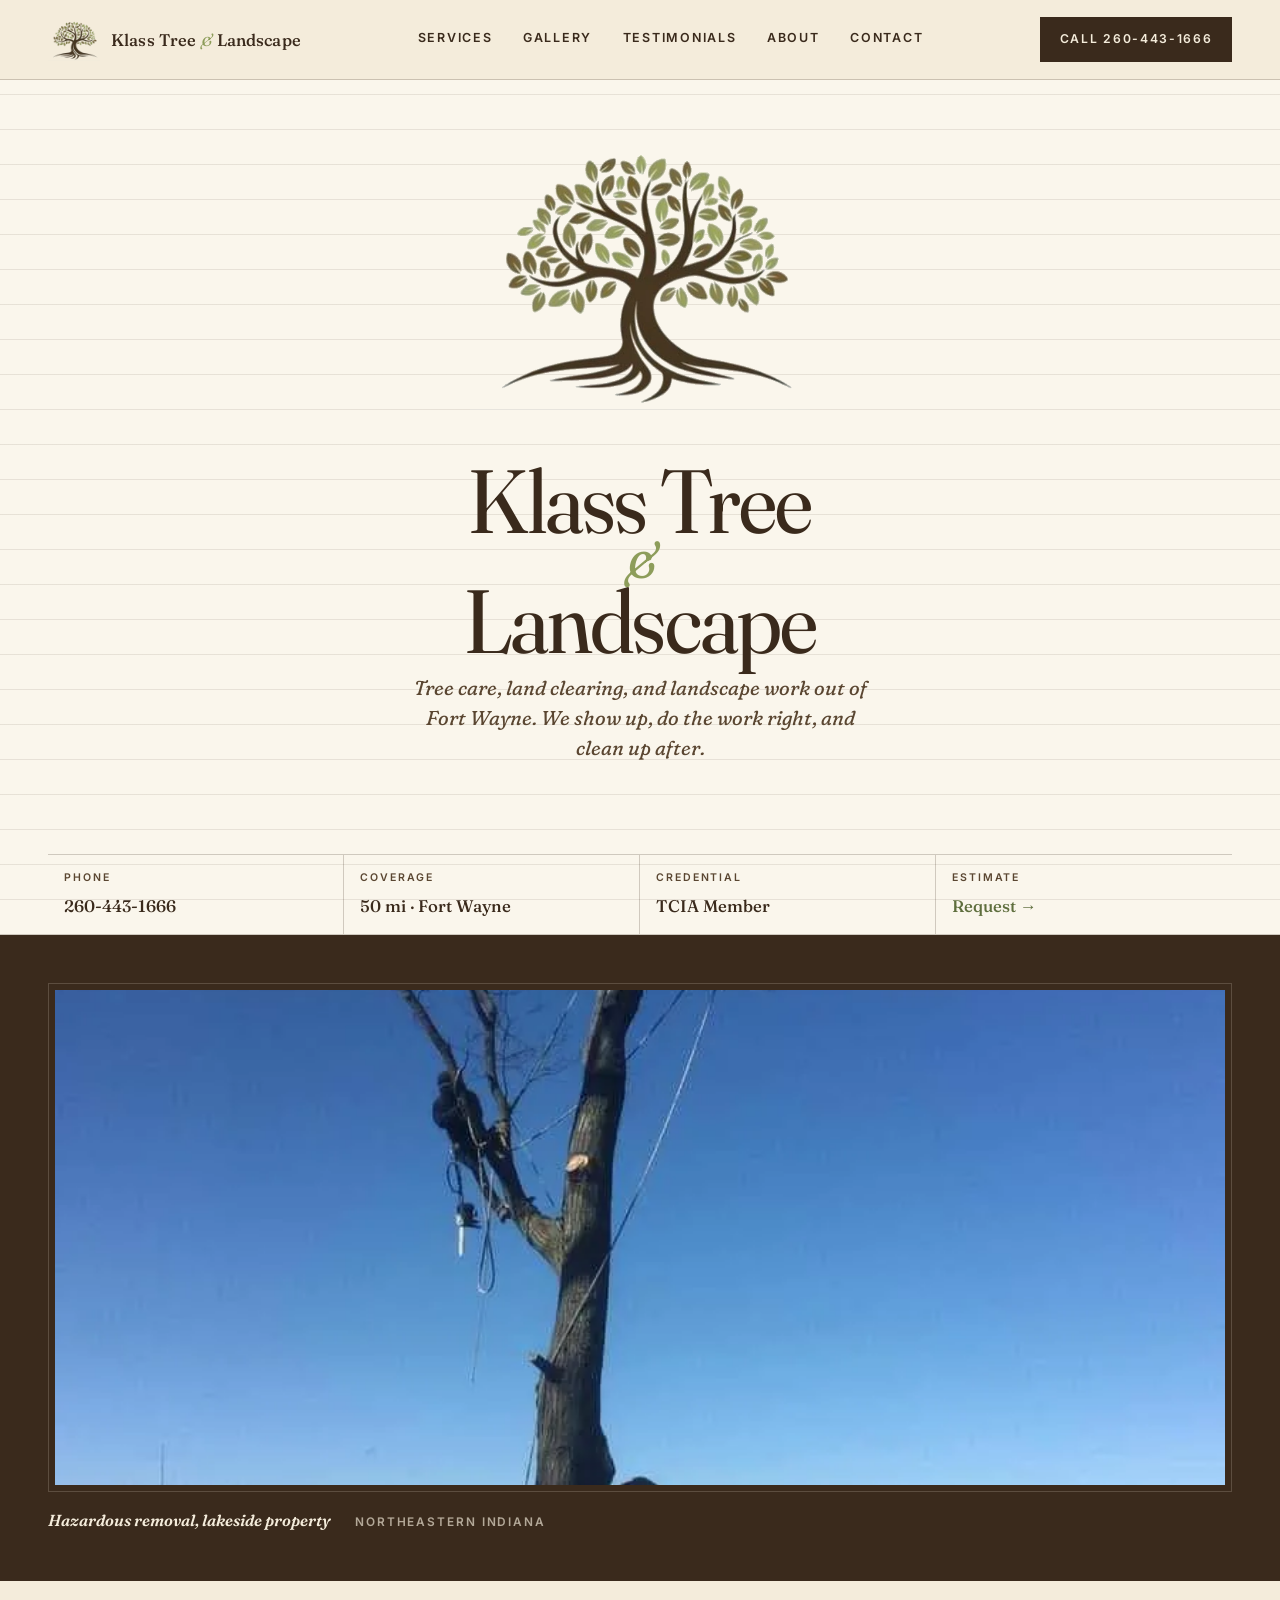
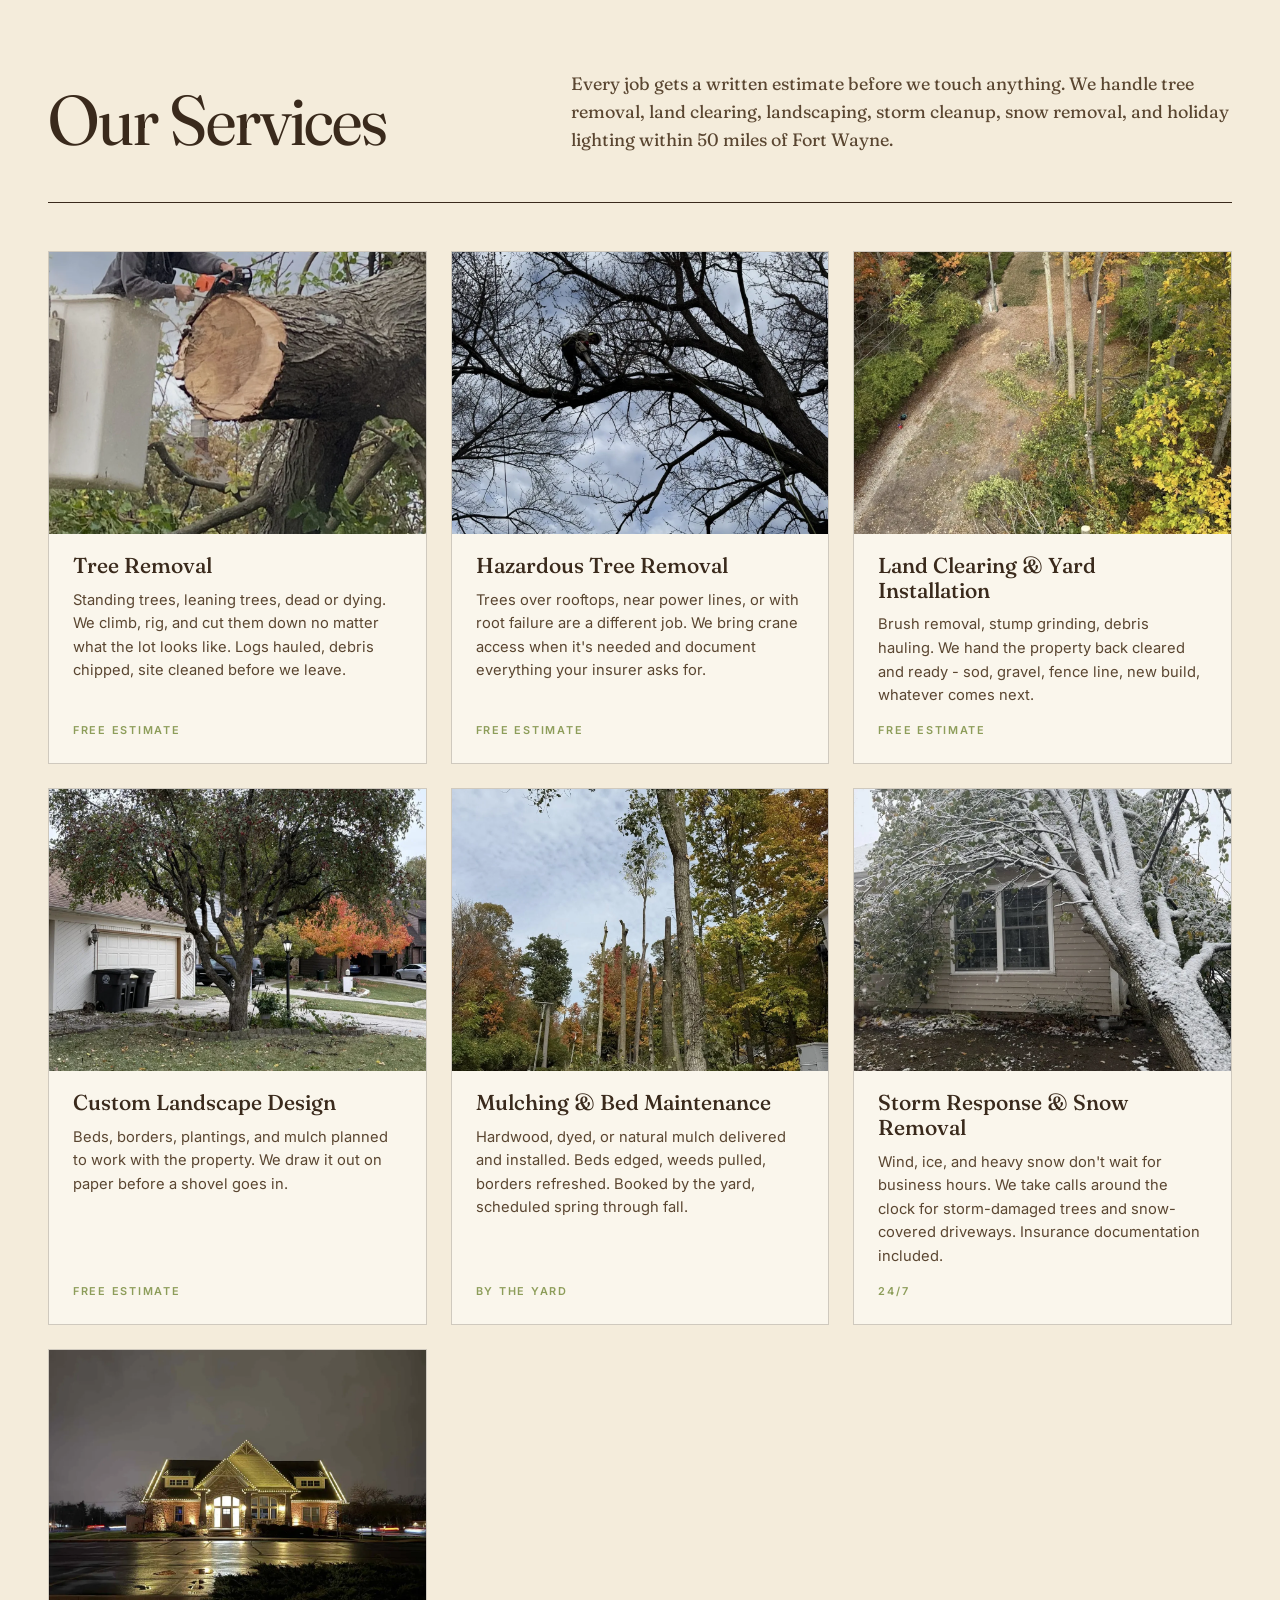
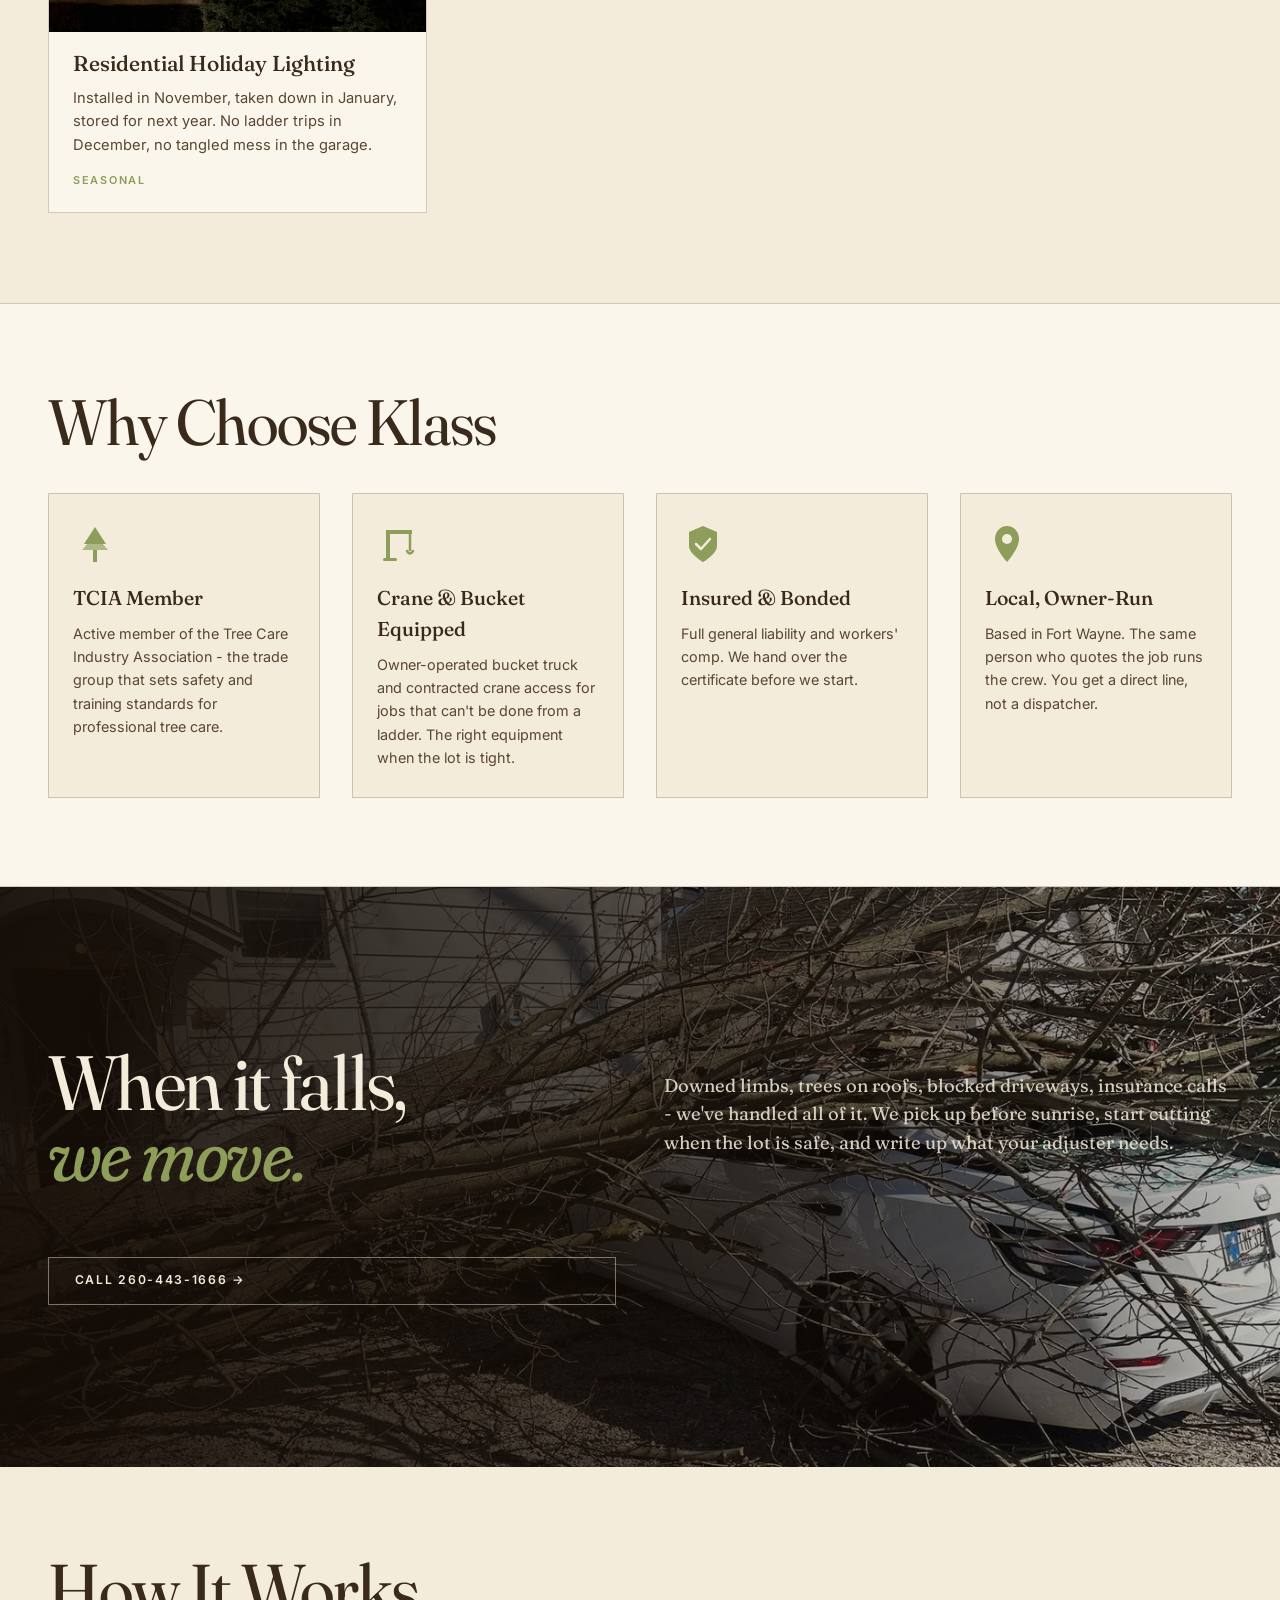
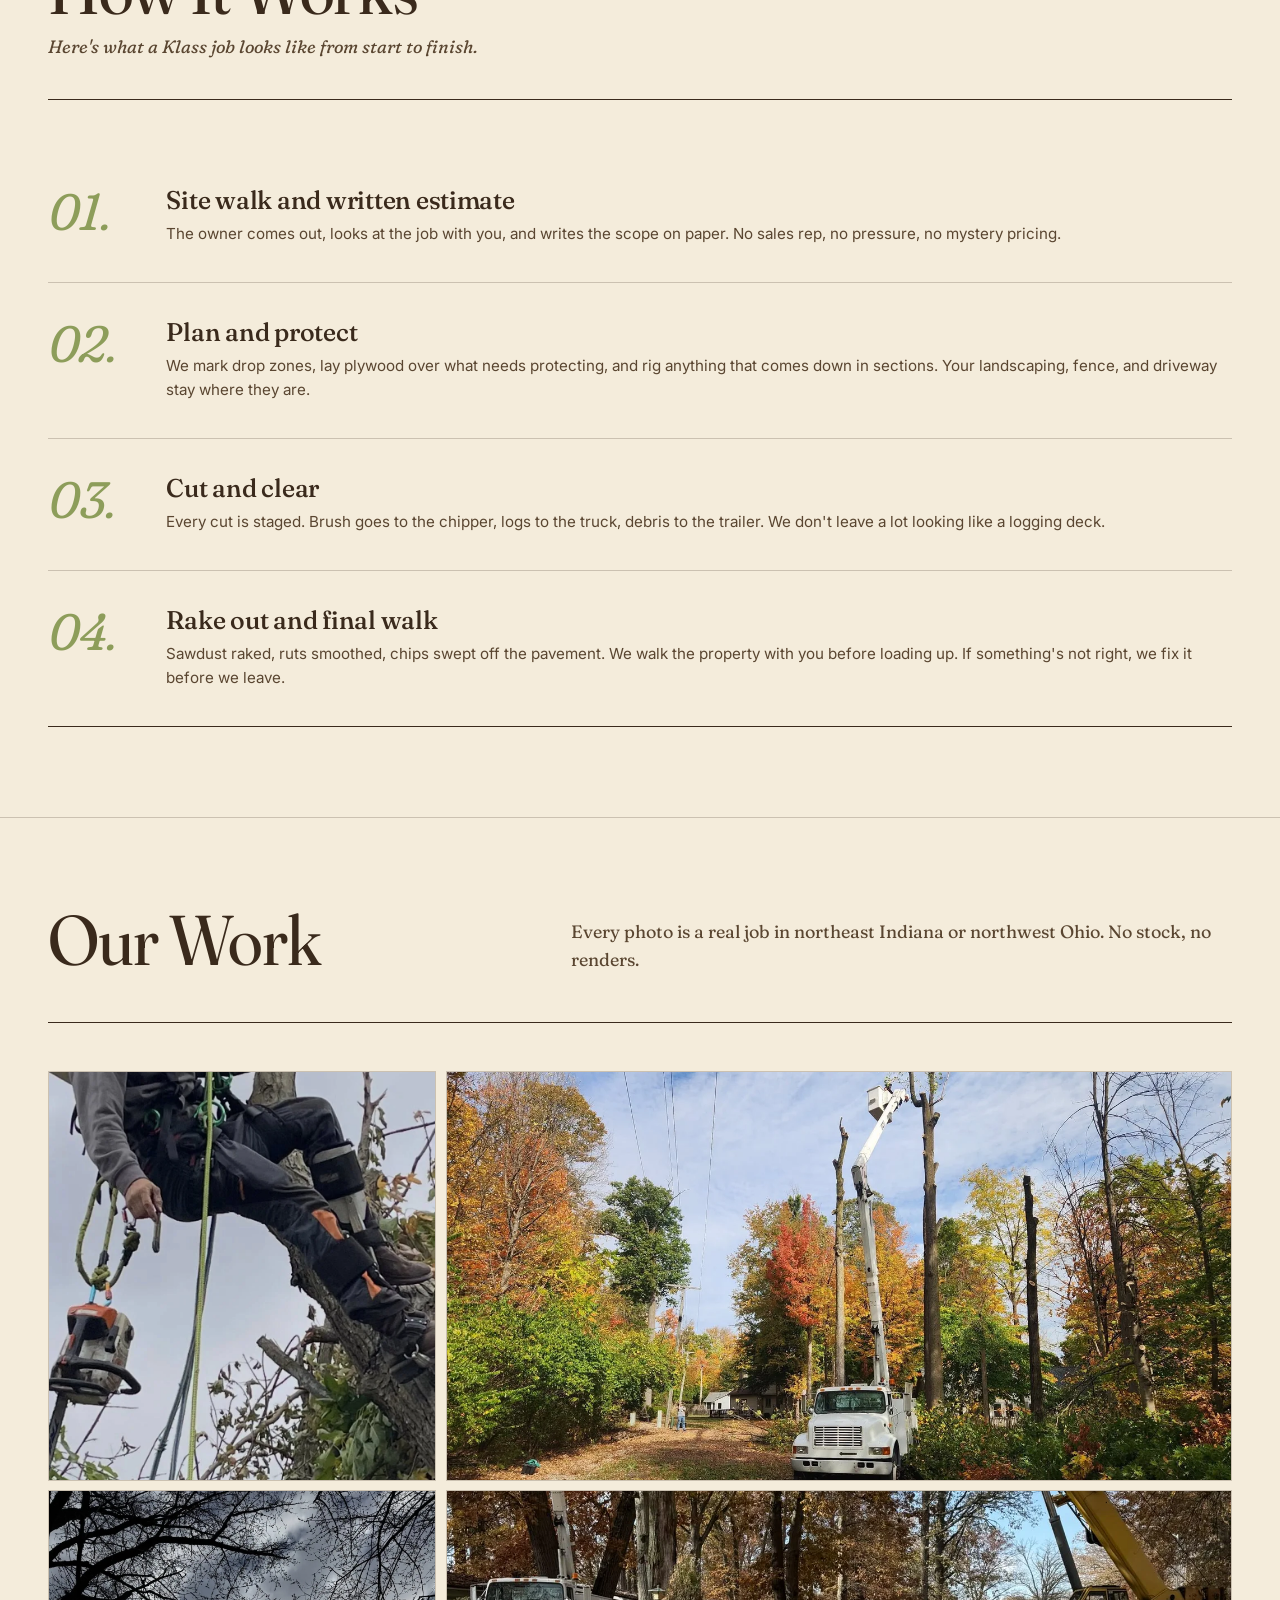
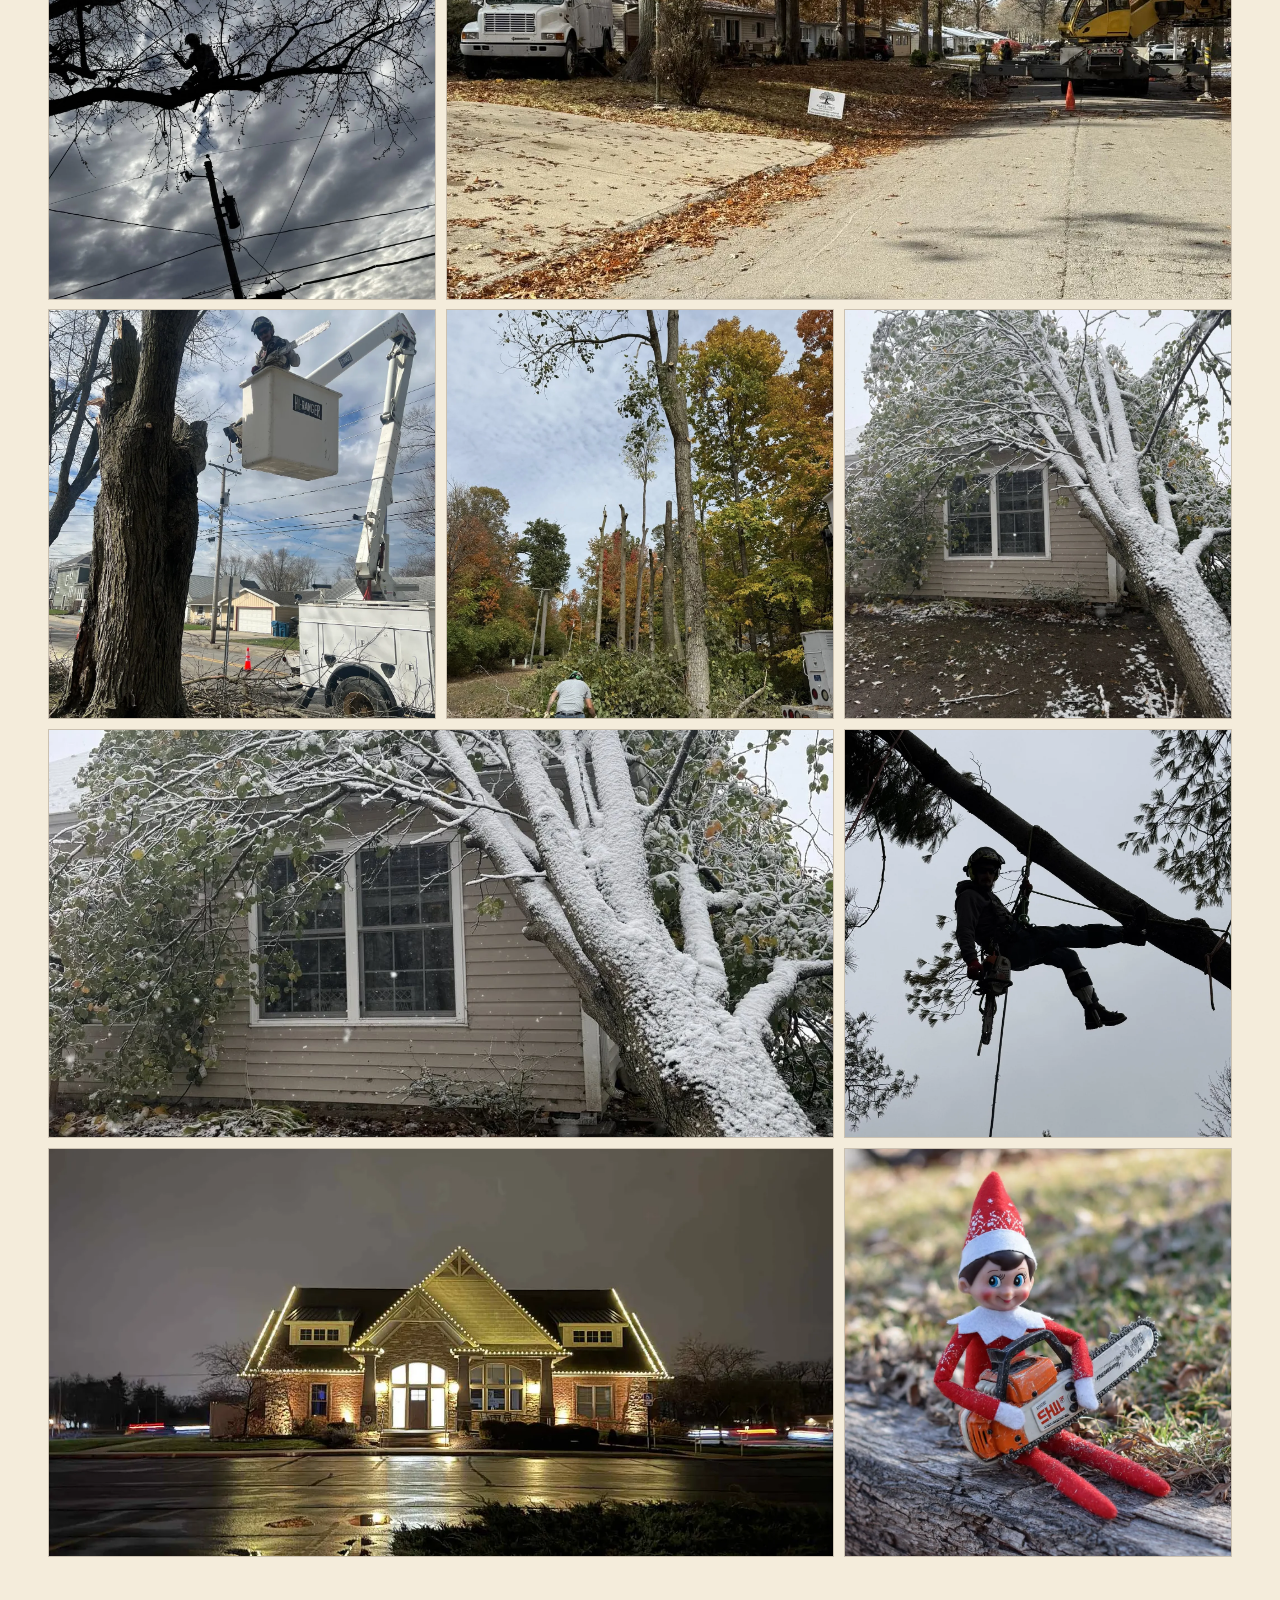
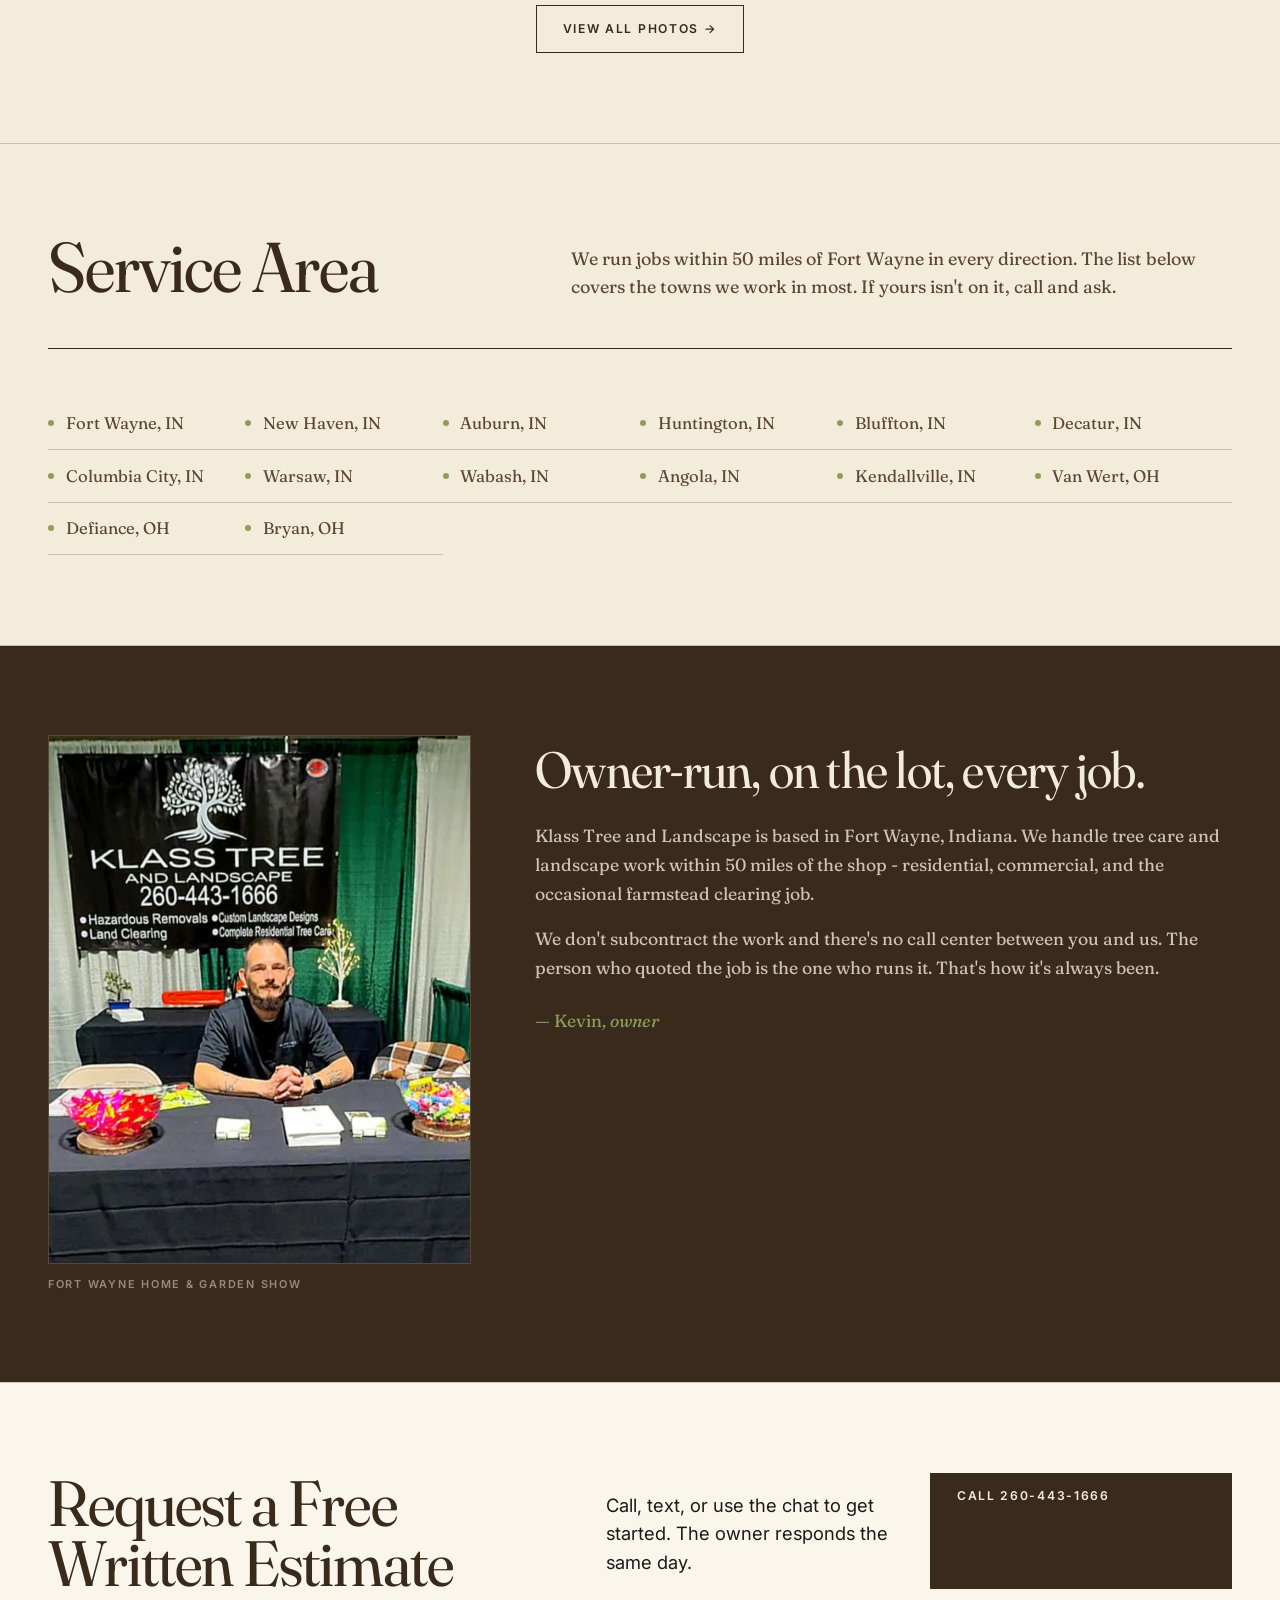
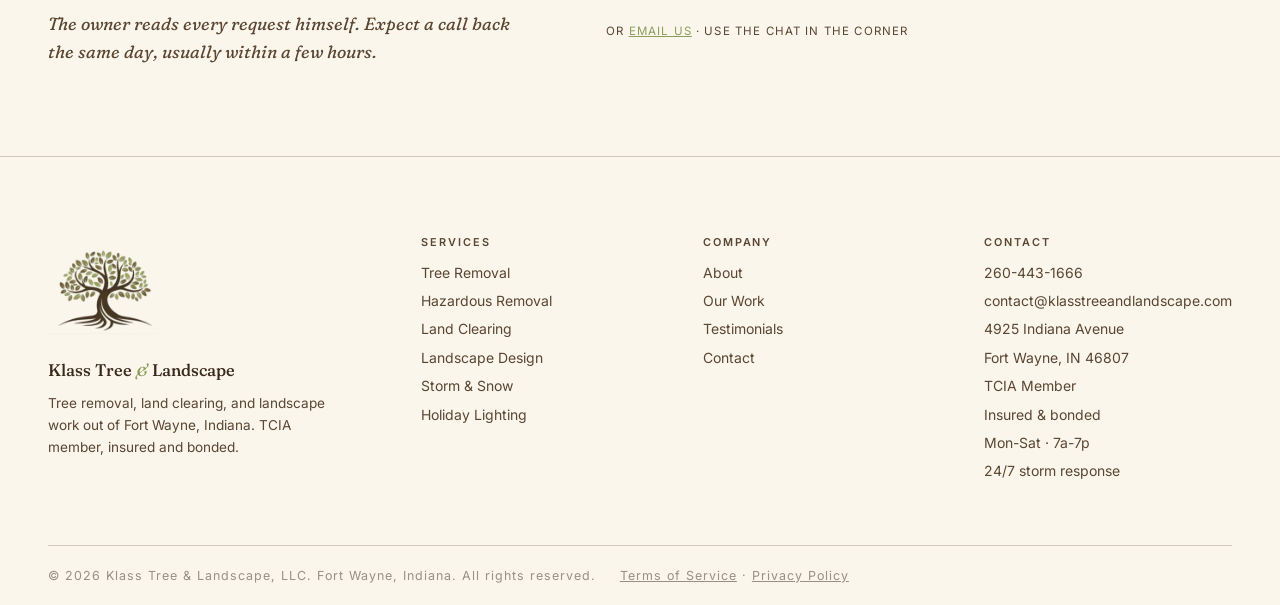
==== commit 4da9b7db: "feat: A2P compliance - remove forms, add TOS and privacy policy Remove all phone-collecting forms fr" ====
--- a/index.html
+++ b/index.html
@@ -458,29 +458,18 @@
       </div>
     </section>
 
-    <!-- ESTIMATE -->
+    <!-- CTA -->
     <section class="estimate" id="estimate" aria-labelledby="est-title">
       <div class="estimate__inner">
         <div class="estimate__left">
           <h2 id="est-title" class="estimate__title">Request a Free<br>Written Estimate</h2>
           <p>The owner reads every request himself. Expect a call back the same day, usually within a few hours.</p>
         </div>
-        <form class="estimate__form" onsubmit="event.preventDefault(); alert('Form is a placeholder for v1 - wire to a real backend before launch.');">
-          <label class="fld">
-            <span class="fld__label">Name</span>
-            <input type="text" name="name" required placeholder="Full name">
-          </label>
-          <label class="fld">
-            <span class="fld__label">Phone</span>
-            <input type="tel" name="phone" required placeholder="(xxx) xxx-xxxx">
-          </label>
-          <label class="fld fld--full">
-            <span class="fld__label">Property &amp; service needed</span>
-            <textarea name="msg" rows="3" placeholder="Address, property type, and what you'd like quoted."></textarea>
-          </label>
-          <button type="submit" class="btn btn--solid">Request the estimate &rarr;</button>
-          <p class="fld__note">Or call <a href="tel:+12604431666">260-443-1666</a> · reaches the owner directly.</p>
-        </form>
+        <div class="estimate__form">
+          <p style="font-size:1.15rem; margin-bottom:1.5rem;">Call, text, or use the chat to get started. The owner responds the same day.</p>
+          <a href="tel:+12604431666" class="btn btn--solid" style="margin-bottom:0.75rem; display:inline-block;">Call 260-443-1666</a>
+          <p class="fld__note">Or <a href="mailto:contact@klasstreeandlandscape.com">email us</a> · use the chat in the corner</p>
+        </div>
       </div>
     </section>
 
@@ -530,6 +519,7 @@
     </div>
     <div class="ftr__legal">
       <span>&copy; <span id="yr">2026</span> Klass Tree &amp; Landscape, LLC. Fort Wayne, Indiana. All rights reserved.</span>
+      <span class="ftr__links"><a href="/terms">Terms of Service</a> · <a href="/privacy">Privacy Policy</a></span>
     </div>
   </footer>
 
--- a/css/styles.css
+++ b/css/styles.css
@@ -797,7 +797,10 @@
   padding: 1.25rem 0;
   font-size: 0.78rem; color: rgba(58,42,28,0.5);
   font-family: var(--label); letter-spacing: 0.08em;
-}
+  display: flex; flex-wrap: wrap; gap: 0.25rem 1.5rem;
+}
+.ftr__links a { color: rgba(58,42,28,0.5); text-decoration: underline; }
+.ftr__links a:hover { color: var(--bark); }
 @media (max-width: 880px) {
   .ftr__inner { grid-template-columns: 1fr 1fr; }
   .ftr__col--brand { grid-column: span 2; }
@@ -1173,3 +1176,25 @@
   border-top: 1px solid var(--rule);
   font-size: 0.97rem; line-height: 1.65; color: var(--bark-mid);
 }
+
+/* ============ LEGAL PAGES ============ */
+.legal { padding: clamp(3rem, 6vw, 5rem) var(--gut); }
+.legal__inner {
+  max-width: 760px; margin: 0 auto;
+  font-family: var(--sans); color: var(--bark);
+  line-height: 1.7; font-size: 0.95rem;
+}
+.legal__inner h1 {
+  font-family: var(--serif); font-variation-settings: "opsz" 144, "SOFT" 30;
+  font-weight: 400; font-size: clamp(2rem, 4vw, 3rem);
+  margin: 0 0 0.5rem; color: var(--bark);
+}
+.legal__inner h2 {
+  font-family: var(--serif); font-variation-settings: "opsz" 72, "SOFT" 30;
+  font-weight: 500; font-size: 1.2rem;
+  margin: 2rem 0 0.5rem; color: var(--bark);
+}
+.legal__inner p { margin: 0 0 1rem; }
+.legal__inner ul { margin: 0 0 1rem; padding-left: 1.5rem; }
+.legal__inner li { margin-bottom: 0.35rem; }
+.legal__inner a { color: var(--sage); }
